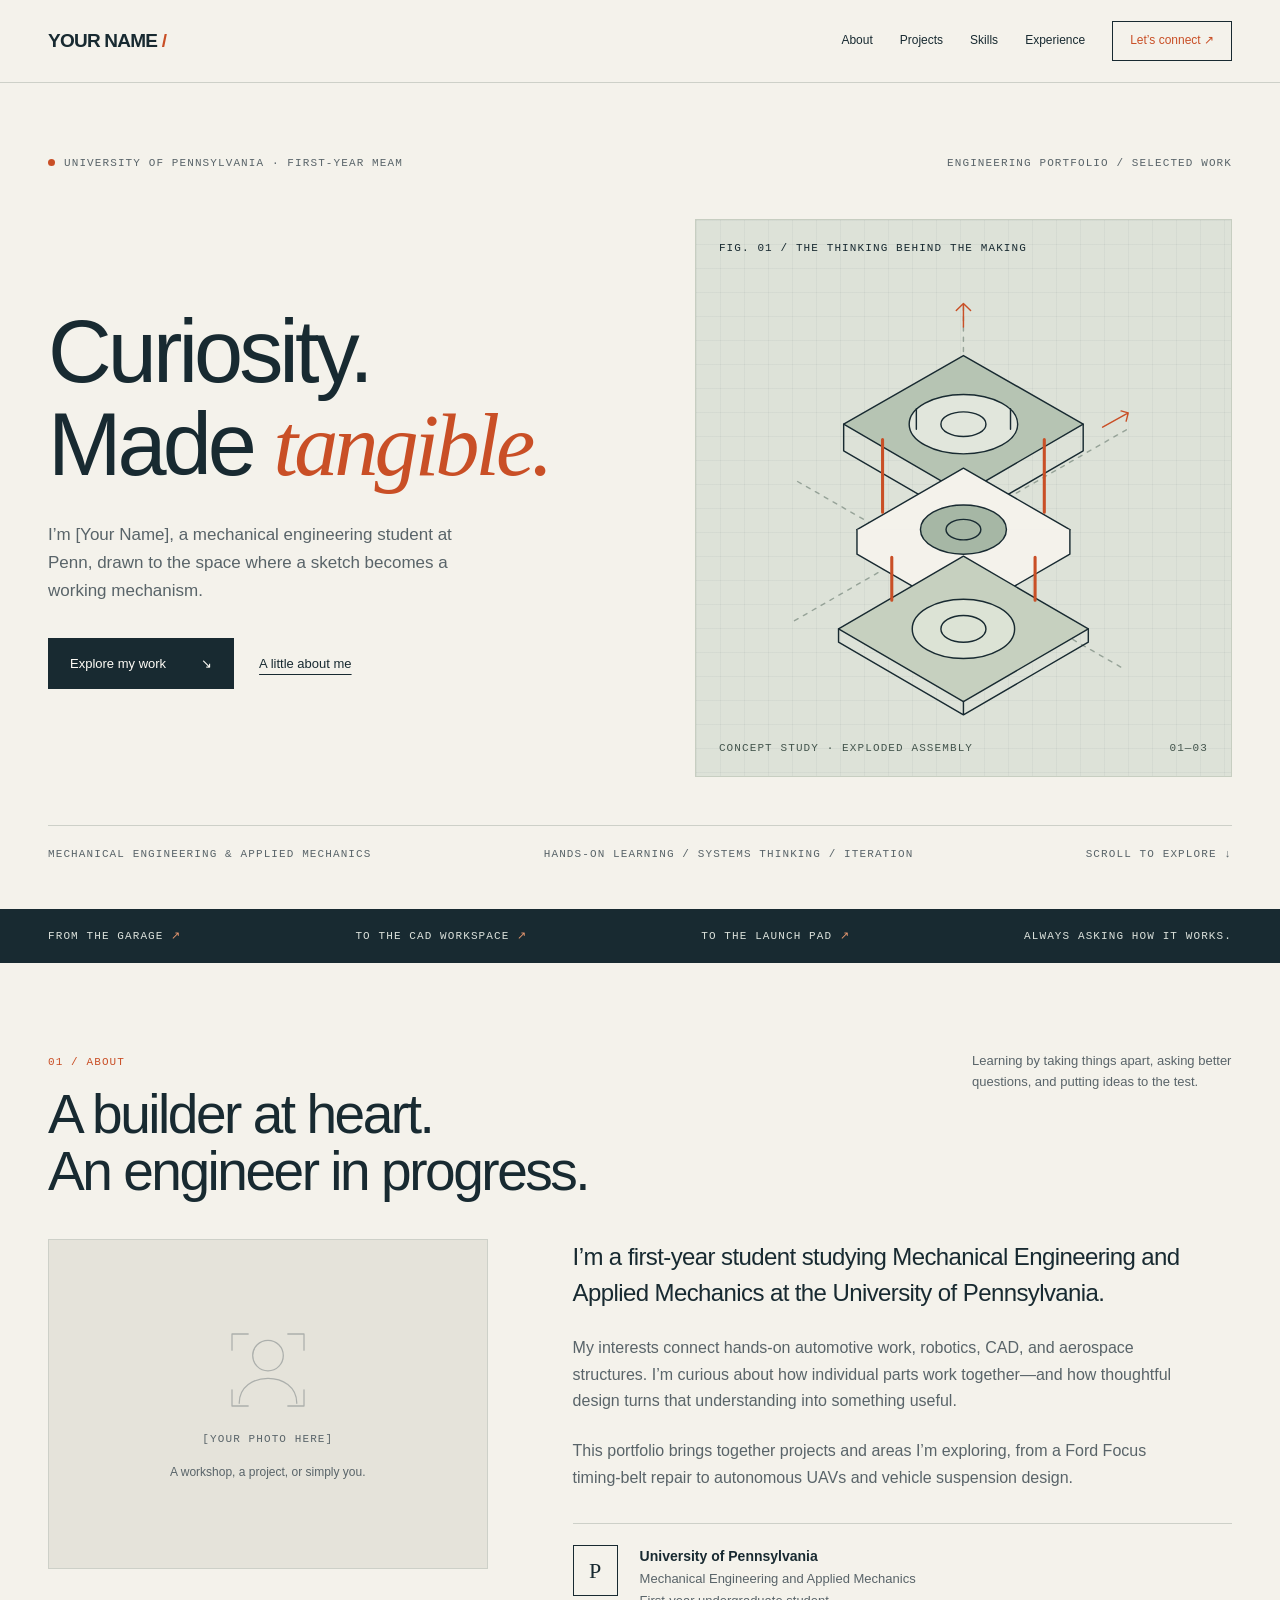
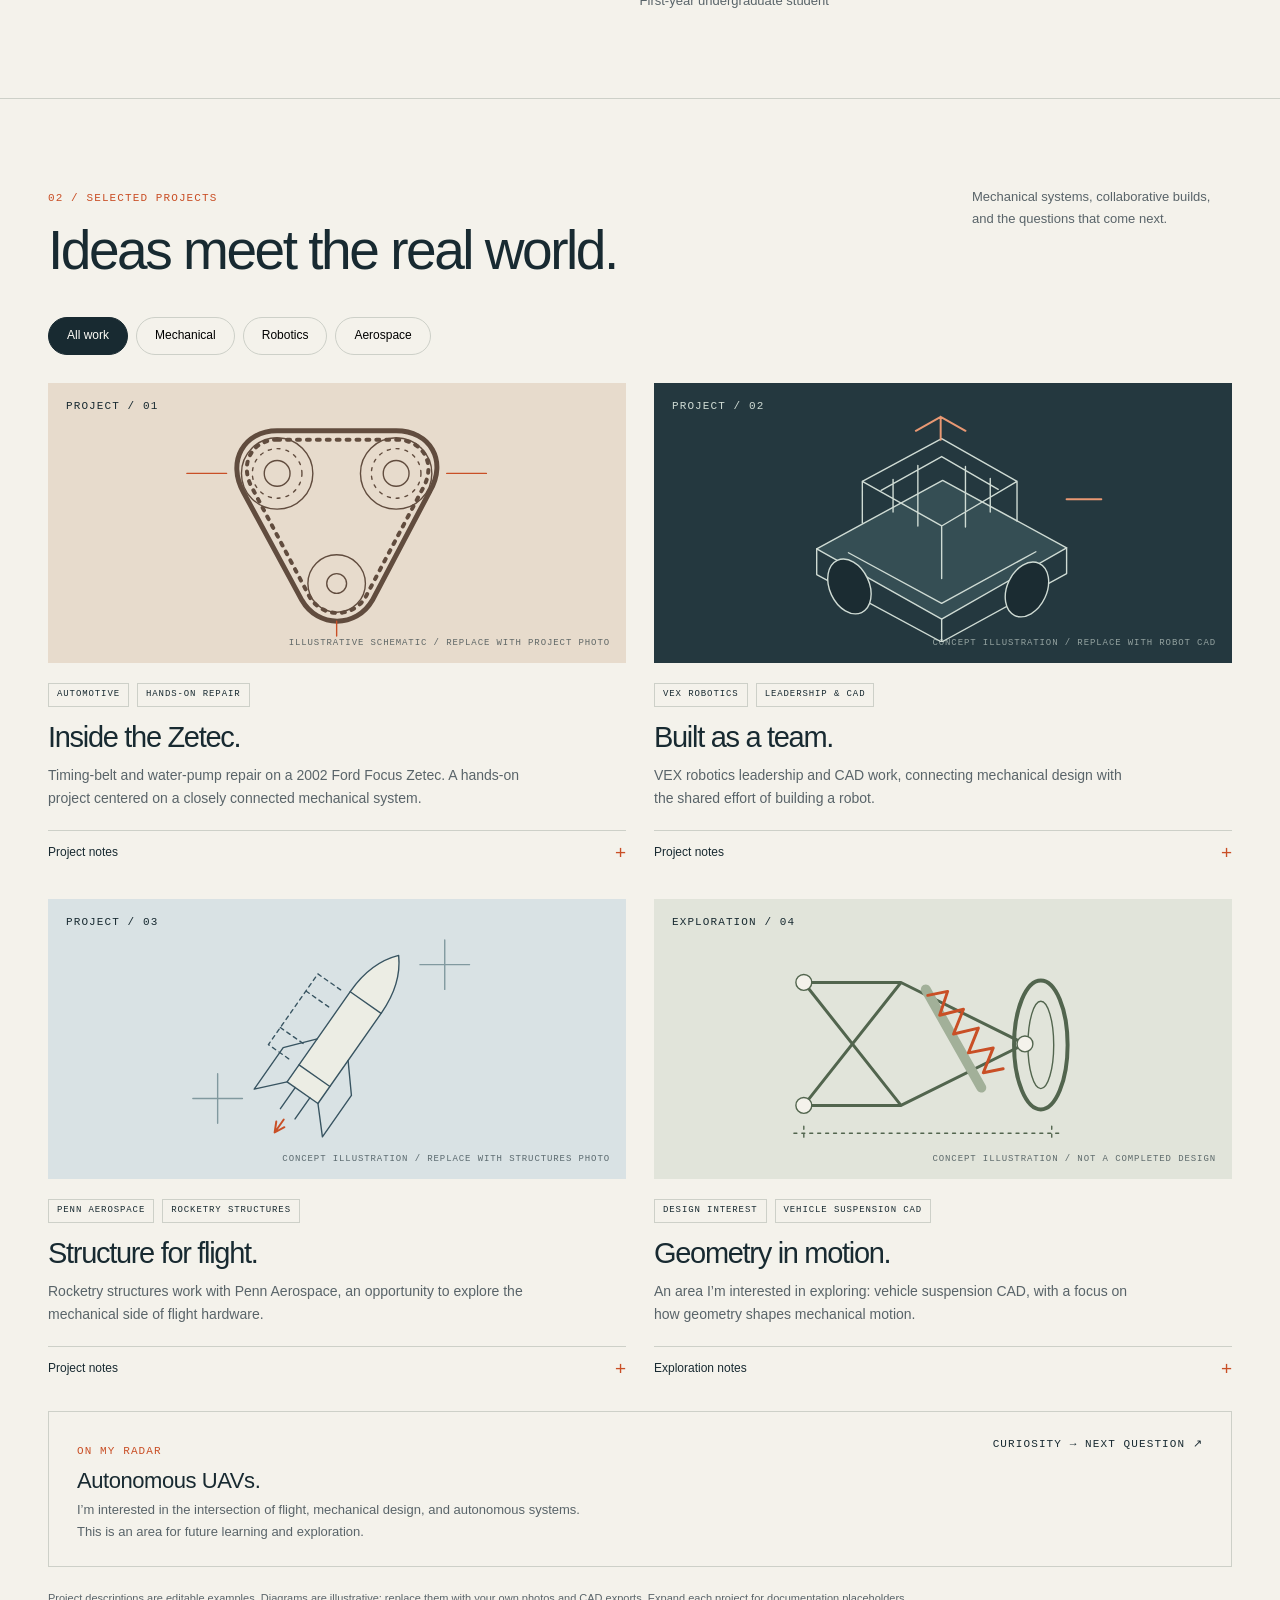
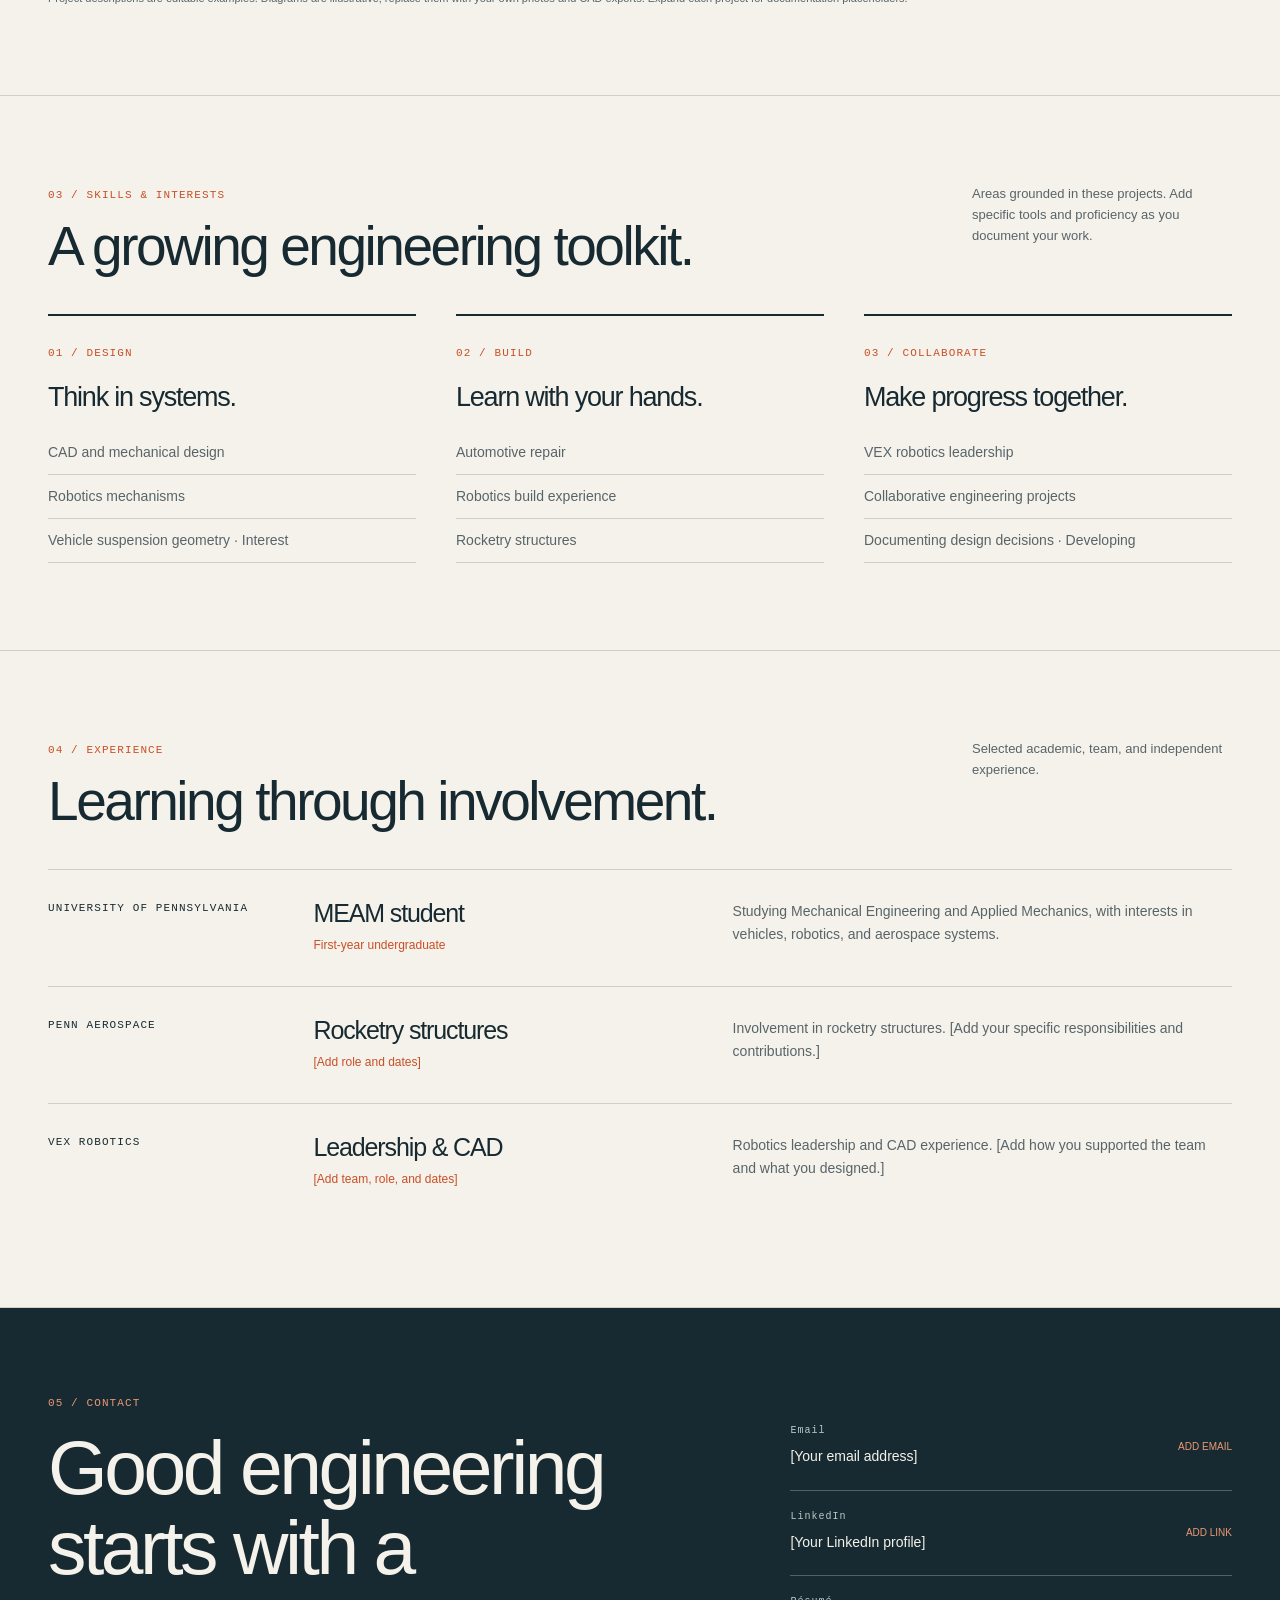
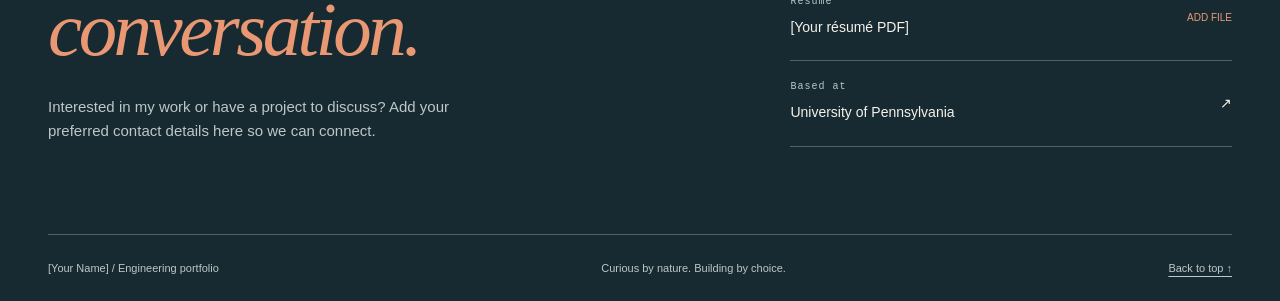
==== index.html @ 4149b27f "Add files via upload" ====
<!doctype html>
<html lang="en">
<head>
  <meta charset="utf-8"><meta name="viewport" content="width=device-width,initial-scale=1">
  <meta name="description" content="A first-year Penn Mechanical Engineering and Applied Mechanics student's portfolio: automotive repair, robotics, CAD, and aerospace structures.">
  <meta name="theme-color" content="#182a31"><title>Your Name — Engineering Portfolio</title>
  <style>
  :root{--paper:#f4f2eb;--ink:#182a31;--muted:#596469;--line:#cdd0c8;--orange:#c94f26;--green:#d9e0d4;--white:#fffdf7}*{box-sizing:border-box}html{scroll-behavior:smooth;scroll-padding-top:92px}body{margin:0;background:var(--paper);color:var(--ink);font:16px/1.65 Arial,Helvetica,sans-serif}a{color:inherit}button{font:inherit}button,a{-webkit-tap-highlight-color:transparent}a:focus-visible,button:focus-visible,summary:focus-visible{outline:3px solid var(--orange);outline-offset:5px}::selection{background:#f0ba99}h1,h2,h3,p{margin:0}h1,h2,h3{font-weight:500;letter-spacing:-.045em;line-height:1.05}.wrap{width:min(1240px,calc(100% - 96px));margin:auto}.mono,.eyebrow,.tag,.section-no{font:11px/1.5 'Courier New',monospace;letter-spacing:.1em;text-transform:uppercase}.skip{position:absolute;top:-80px;left:20px;z-index:10;background:var(--ink);color:white;padding:12px}.skip:focus{top:10px}header{position:sticky;top:0;z-index:5;background:rgba(244,242,235,.97);border-bottom:1px solid var(--line)}.nav{display:flex;align-items:center;justify-content:space-between;min-height:82px;gap:20px}.brand{text-decoration:none;font-weight:700;letter-spacing:-.04em;font-size:19px}.brand em{font-style:normal;color:var(--orange)}nav{display:flex;gap:27px;align-items:center}nav a{font-size:12px;text-decoration:none}nav a:hover,nav a[aria-current]{color:var(--orange)}.nav-contact{border:1px solid var(--ink);padding:9px 17px}.menu{display:none;border:1px solid var(--ink);background:transparent;padding:7px 12px}.hero{padding:72px 0 46px}.hero-top{display:flex;justify-content:space-between;gap:20px;color:var(--muted)}.dot{display:inline-block;width:7px;height:7px;background:var(--orange);border-radius:50%;margin-right:9px}.hero-grid{display:grid;grid-template-columns:1.13fr 1fr;align-items:center;gap:40px;margin-top:47px}h1{font-size:clamp(58px,6.9vw,100px);max-width:700px}h1 span{font-family:Georgia,serif;font-style:italic;color:var(--orange)}.intro{max-width:415px;margin-top:29px;color:var(--muted);font-size:17px}.actions{display:flex;align-items:center;gap:25px;margin-top:33px;flex-wrap:wrap}.btn{display:inline-flex;justify-content:space-between;gap:35px;align-items:center;background:var(--ink);color:var(--white);text-decoration:none;padding:14px 21px;font-size:13px;border:1px solid var(--ink)}.btn:hover{background:var(--orange);border-color:var(--orange)}.text-link{font-size:13px;text-underline-offset:6px}.blueprint{aspect-ratio:1/1.04;position:relative;background:#dde2d8;overflow:hidden;border:1px solid #c7cec1}.blueprint::before{content:'';position:absolute;inset:0;background-image:linear-gradient(#182a310a 1px,transparent 1px),linear-gradient(90deg,#182a310a 1px,transparent 1px);background-size:24px 24px}.blueprint svg{position:absolute;inset:6%;width:88%;height:88%}.plate-label{position:absolute;left:23px;top:20px}.plate-bottom{position:absolute;left:23px;bottom:20px;right:23px;display:flex;justify-content:space-between;color:#44554d}.hero-footer{display:flex;justify-content:space-between;border-top:1px solid var(--line);padding-top:20px;margin-top:48px;gap:20px;color:var(--muted)}.ticker{background:var(--ink);color:#dce2dc;padding:19px 0}.ticker .wrap{display:flex;justify-content:space-between;gap:24px;flex-wrap:wrap}.ticker b{font-weight:400;color:#e8976f}section{padding:87px 0;border-bottom:1px solid var(--line)}.section-head{display:flex;align-items:baseline;justify-content:space-between;margin-bottom:38px;gap:20px}.section-head h2{font-size:clamp(38px,4.3vw,60px)}.section-no{color:var(--orange);margin-bottom:15px;display:block}.section-aside{font-size:13px;color:var(--muted);max-width:260px}.about-grid{display:grid;grid-template-columns:1fr 1.5fr;gap:85px;align-items:start}.portrait{min-height:330px;background:#e5e3da;border:1px solid var(--line);display:flex;align-items:center;justify-content:center;flex-direction:column;gap:16px;color:var(--muted)}.portrait svg{width:90px;height:90px;opacity:.4}.about-copy{font-size:24px;line-height:1.5;letter-spacing:-.025em}.about-detail{color:var(--muted);margin-top:24px;max-width:600px}.education{border-top:1px solid var(--line);margin-top:32px;padding-top:21px;display:flex;gap:22px;align-items:start}.education .penn-mark{border:1px solid var(--ink);width:45px;height:51px;display:grid;place-items:center;font:22px Georgia,serif;flex-shrink:0}.education strong{font-size:14px;display:block}.education p{font-size:13px;color:var(--muted)}.filters{display:flex;gap:8px;margin-bottom:28px;flex-wrap:wrap}.filter{background:transparent;border:1px solid var(--line);border-radius:30px;padding:8px 18px;font-size:12px;cursor:pointer}.filter[aria-pressed=true]{background:var(--ink);color:var(--white);border-color:var(--ink)}.project-grid{display:grid;grid-template-columns:1fr 1fr;gap:36px 28px}.project[hidden]{display:none}.project-art{height:280px;position:relative;overflow:hidden;display:grid;place-items:center;background:#e1e4da}.project-art svg{width:85%;height:85%}.project-art.dark{background:#24383f;color:#cfdbd4}.project-art.sand{background:#e7dbcc}.project-art.blue{background:#d9e2e4}.project-number{position:absolute;top:15px;left:18px}.illustration-label{position:absolute;bottom:13px;right:16px;font-size:9px;color:inherit;opacity:.65}.project-meta{display:flex;gap:8px;flex-wrap:wrap;margin-top:20px}.tag{font-size:9px;padding:4px 8px;border:1px solid var(--line)}.project h3{font-size:29px;margin:15px 0 12px}.project p{color:var(--muted);font-size:14px;max-width:490px}.project details{border-top:1px solid var(--line);margin-top:20px;padding-top:12px}.project summary{font-size:12px;cursor:pointer;list-style:none;display:flex;justify-content:space-between}.project summary::after{content:'+';font-size:19px;color:var(--orange);line-height:1}.project details[open] summary::after{content:'−'}.project details p{margin-top:14px}.project details ul{font-size:13px;color:var(--muted);padding-left:20px}.exploring{margin-top:32px;border:1px solid var(--line);padding:24px 28px;display:flex;align-items:start;justify-content:space-between;gap:30px}.exploring h3{font-size:22px;letter-spacing:-.02em;margin:7px 0}.exploring p{font-size:13px;color:var(--muted);max-width:530px}.skill-grid{display:grid;grid-template-columns:repeat(3,1fr);gap:40px}.skill{border-top:2px solid var(--ink);padding-top:22px}.skill .num{color:var(--orange)}.skill h3{font-size:27px;margin:19px 0}.skill ul{padding:0;list-style:none;margin:0}.skill li{padding:10px 0;border-bottom:1px solid var(--line);font-size:14px;color:var(--muted)}.experience-row{display:grid;grid-template-columns:.6fr 1fr 1.3fr;gap:35px;border-top:1px solid var(--line);padding:30px 0}.experience-row h3{font-size:25px}.experience-row p{font-size:14px;color:var(--muted)}.experience-row .role{font-size:12px;margin-top:10px;color:var(--orange)}.contact{background:var(--ink);color:var(--paper);border:0}.contact .section-no{color:#e99873}.contact-grid{display:grid;grid-template-columns:1.5fr 1fr;gap:80px;align-items:start}.contact h2{font-size:clamp(48px,6vw,83px)}.contact h2 i{font-family:Georgia,serif;font-weight:400;color:#e99873}.contact p{margin-top:24px;color:#bcc7c8;max-width:430px;font-size:15px}.contact-list{padding-top:10px}.contact-item{padding:20px 0;border-bottom:1px solid #516168;display:flex;justify-content:space-between;align-items:center;gap:15px}.contact-item small{display:block;font:10px 'Courier New',monospace;letter-spacing:.1em;color:#bcc7c8;margin-bottom:7px}.contact-item span{font-size:14px}.placeholder{font-size:10px!important;color:#e99873!important}.footer{background:var(--ink);color:#bcc7c8}.footer .wrap{padding:24px 0;border-top:1px solid #516168;display:flex;justify-content:space-between;gap:20px;font-size:11px}.footer a{text-underline-offset:4px}.editor-note{font-size:11px;color:var(--muted);margin-top:22px}.nojs{padding:15px;background:#f5dac8}svg{fill:none;stroke:currentColor;stroke-width:1.4;stroke-linecap:round;stroke-linejoin:round}.sr-only{position:absolute;width:1px;height:1px;padding:0;margin:-1px;overflow:hidden;clip:rect(0,0,0,0);white-space:nowrap;border:0}@media(min-width:1450px){.hero{padding-top:95px}}@media(max-width:1000px){.wrap{width:calc(100% - 48px)}nav{gap:17px}.hero-grid{gap:22px}h1{font-size:66px}.about-grid{gap:40px}.contact-grid{gap:35px}.project-art{height:240px}.experience-row{grid-template-columns:.5fr 1fr 1.2fr}}@media(max-width:700px){.wrap{width:calc(100% - 36px)}.nav{min-height:68px}.menu{display:block}nav{display:none;position:absolute;top:68px;left:0;right:0;background:var(--paper);padding:22px;flex-direction:column;border-bottom:1px solid var(--line);align-items:stretch}nav.open{display:flex}nav a{padding:5px}.hero{padding-top:32px}.hero-top{font-size:9px}.hero-top span:last-child{display:none}.hero-grid{grid-template-columns:1fr;margin-top:30px;gap:34px}h1{font-size:clamp(56px,13vw,80px)}.intro{font-size:16px}.blueprint{aspect-ratio:1.25}.hero-footer{font-size:9px;margin-top:29px}.hero-footer span:last-child{display:none}.ticker .wrap{gap:12px;font-size:9px}.ticker span:last-child{display:none}section{padding:56px 0}.section-head{display:block;margin-bottom:28px}.section-aside{margin-top:18px;max-width:350px}.about-grid,.project-grid,.contact-grid{grid-template-columns:1fr;gap:30px}.portrait{min-height:260px}.about-copy{font-size:22px}.project-art{height:260px}.exploring{display:block;padding:22px}.exploring .mono:last-child{display:none}.skill-grid{grid-template-columns:1fr;gap:30px}.skill h3{margin:12px 0}.experience-row{grid-template-columns:1fr;gap:12px;padding:24px 0}.experience-row .role{margin-top:6px}.contact-grid{gap:25px}.footer .wrap{flex-wrap:wrap}.project-grid{gap:35px}.project h3{font-size:27px}}@media(prefers-reduced-motion:reduce){html{scroll-behavior:auto}}
  </style>
</head>
<body id="top">
<a class="skip" href="#main">Skip to content</a>
<header><div class="wrap nav"><a class="brand" href="#top" aria-label="Your Name, home">YOUR NAME<em> /</em></a><button class="menu" aria-controls="navigation" aria-expanded="false">Menu <span aria-hidden="true">+</span></button><nav id="navigation" aria-label="Main navigation"><a href="#about">About</a><a href="#projects">Projects</a><a href="#skills">Skills</a><a href="#experience">Experience</a><a class="nav-contact" href="#contact">Let’s connect <span aria-hidden="true">↗</span></a></nav></div></header>
<main id="main">
<div class="hero wrap"><div class="hero-top mono"><span><span class="dot"></span>University of Pennsylvania · First-year MEAM</span><span>Engineering portfolio / Selected work</span></div><div class="hero-grid"><div><h1>Curiosity.<br>Made <span>tangible.</span></h1><p class="intro">I’m [Your Name], a mechanical engineering student at Penn, drawn to the space where a sketch becomes a working mechanism.</p><div class="actions"><a class="btn" href="#projects">Explore my work <span aria-hidden="true">↘</span></a><a class="text-link" href="#about">A little about me</a></div></div><div class="blueprint" role="img" aria-label="Conceptual exploded mechanical assembly illustration, not an actual project CAD model"><span class="plate-label mono">Fig. 01 / The thinking behind the making</span><svg viewBox="0 0 460 460" aria-hidden="true"><g stroke="#718177" stroke-dasharray="4 6" opacity=".65"><path d="M65 350 390 163M68 214 385 396M230 43v375"/></g><g transform="translate(0 -6)"><path d="m113 164 117-67 117 67-117 68Z" fill="#b6c4b3"/><path d="M113 164v26l117 68 117-68v-26M230 232v26"/><ellipse cx="230" cy="164" rx="53" ry="29" fill="#e1e6dc"/><ellipse cx="230" cy="164" rx="22" ry="12"/><path d="M184 149v20m92-20v20"/><g fill="#f4f2eb"><path d="m126 267 104-60 104 60-104 60Z"/><path d="M126 267v24l104 60 104-60v-24M230 327v24"/></g><ellipse cx="230" cy="267" rx="42" ry="24" fill="#a6b7a5"/><ellipse cx="230" cy="267" rx="17" ry="10"/><path d="m108 364 122-71 122 71-122 71Z" fill="#c6d0bf"/><path d="M108 364v13l122 71 122-71v-13M230 435v13"/><ellipse cx="230" cy="364" rx="50" ry="29" fill="#dce3d5"/><ellipse cx="230" cy="364" rx="22" ry="13"/><g stroke="#c94f26" stroke-width="3"><path d="M151 179v71m158-71v71M160 294v42m140-42v42"/></g><path d="M230 69V46m-7 7 7-7 7 7M366 167l25-14m-7-2 7 2-2 8" stroke="#c94f26"/></g></svg><div class="plate-bottom mono"><span>Concept study · Exploded assembly</span><span>01—03</span></div></div></div><div class="hero-footer mono"><span>Mechanical Engineering & Applied Mechanics</span><span>Hands-on learning / Systems thinking / Iteration</span><span>Scroll to explore ↓</span></div></div>
<div class="ticker"><div class="wrap mono"><span>From the garage <b>↗</b></span><span>To the CAD workspace <b>↗</b></span><span>To the launch pad <b>↗</b></span><span>Always asking how it works.</span></div></div>
<section id="about"><div class="wrap"><div class="section-head"><div><span class="section-no">01 / About</span><h2>A builder at heart.<br>An engineer in progress.</h2></div><p class="section-aside">Learning by taking things apart, asking better questions, and putting ideas to the test.</p></div><div class="about-grid"><div class="portrait" role="img" aria-label="Placeholder for a personal workshop portrait"><svg viewBox="0 0 100 100" aria-hidden="true"><circle cx="50" cy="34" r="17"/><path d="M18 87c0-37 64-37 64 0M10 10h18M10 10v18m80-18H72m18 0v18M10 90h18M10 90V72m80 18H72m18 0V72"/></svg><span class="mono">[Your photo here]</span><span style="font-size:12px">A workshop, a project, or simply you.</span></div><div><p class="about-copy">I’m a first-year student studying Mechanical Engineering and Applied Mechanics at the University of Pennsylvania.</p><p class="about-detail">My interests connect hands-on automotive work, robotics, CAD, and aerospace structures. I’m curious about how individual parts work together—and how thoughtful design turns that understanding into something useful.</p><p class="about-detail">This portfolio brings together projects and areas I’m exploring, from a Ford Focus timing-belt repair to autonomous UAVs and vehicle suspension design.</p><div class="education"><div class="penn-mark" aria-hidden="true">P</div><div><strong>University of Pennsylvania</strong><p>Mechanical Engineering and Applied Mechanics</p><p>First-year undergraduate student</p></div></div></div></div></div></section>
<section id="projects"><div class="wrap"><div class="section-head"><div><span class="section-no">02 / Selected projects</span><h2>Ideas meet the real world.</h2></div><p class="section-aside">Mechanical systems, collaborative builds, and the questions that come next.</p></div><div class="filters" aria-label="Filter projects"><button class="filter" data-filter="all" aria-pressed="true">All work</button><button class="filter" data-filter="mechanical" aria-pressed="false">Mechanical</button><button class="filter" data-filter="robotics" aria-pressed="false">Robotics</button><button class="filter" data-filter="aerospace" aria-pressed="false">Aerospace</button></div><p id="filter-status" class="sr-only" aria-live="polite"></p><div class="project-grid">
<article class="project" data-category="mechanical"><div class="project-art sand"><span class="project-number mono">Project / 01</span><svg viewBox="0 0 440 240" aria-hidden="true"><g stroke="#614c3e"><circle cx="160" cy="70" r="36"/><circle cx="280" cy="70" r="36"/><circle cx="220" cy="181" r="29"/><circle cx="160" cy="70" r="13"/><circle cx="280" cy="70" r="13"/><circle cx="220" cy="181" r="10"/><path d="M160 27h120c34 0 52 30 34 61l-58 110c-16 28-55 28-71 0L126 89c-17-31 0-62 34-62Z" stroke-width="5"/><path d="M160 36h120c27 0 41 24 27 49l-58 110c-13 21-43 21-56 0L135 85c-14-25 0-49 25-49Z" stroke-dasharray="3 7" stroke-width="4"/><circle cx="160" cy="70" r="25" stroke-dasharray="3 6"/><circle cx="280" cy="70" r="25" stroke-dasharray="3 6"/><path d="M69 70h40m222 0h40M220 219v15" stroke="#c94f26"/></g></svg><span class="illustration-label mono">Illustrative schematic / Replace with project photo</span></div><div class="project-meta"><span class="tag">Automotive</span><span class="tag">Hands-on repair</span></div><h3>Inside the Zetec.</h3><p>Timing-belt and water-pump repair on a 2002 Ford Focus Zetec. A hands-on project centered on a closely connected mechanical system.</p><details><summary>Project notes</summary><p><strong>Project focus:</strong> Timing-belt and water-pump repair.</p><p><strong>Documentation to add:</strong> Your specific role, diagnosis, repair process, tools, photos, and verification steps.</p><ul><li>[Add the challenge you encountered]</li><li>[Add what you learned and the confirmed result]</li></ul></details></article>
<article class="project" data-category="robotics"><div class="project-art dark"><span class="project-number mono">Project / 02</span><svg viewBox="0 0 440 240" aria-hidden="true"><path d="m93 146 127-69 125 68-126 72Z" fill="#354e54"/><path d="M93 146v26l126 68 126-69v-26M219 217v23M139 120V78l80-43 76 43v40M139 78l80 45 76-45M219 123v53M158 87l61-34 57 33M170 76v33m25-47v61m48-60v61m25-49v34M125 150l94 51 95-52"/><g fill="#1b2c32"><ellipse cx="126" cy="184" rx="20" ry="29" transform="rotate(-25 126 184)"/><ellipse cx="305" cy="187" rx="20" ry="29" transform="rotate(25 305 187)"/></g><path d="M218 36V13m0 0-25 14m25-14 25 14M345 96h35" stroke="#e99873" stroke-width="2"/></svg><span class="illustration-label mono">Concept illustration / Replace with robot CAD</span></div><div class="project-meta"><span class="tag">VEX robotics</span><span class="tag">Leadership & CAD</span></div><h3>Built as a team.</h3><p>VEX robotics leadership and CAD work, connecting mechanical design with the shared effort of building a robot.</p><details><summary>Project notes</summary><p><strong>Project focus:</strong> Robotics leadership and computer-aided design.</p><p><strong>Documentation to add:</strong> Your role, subsystem contributions, CAD platform, design revisions, and team responsibilities.</p><ul><li>[Add a design decision and its reasoning]</li><li>[Add confirmed results or competition details, if relevant]</li></ul></details></article>
<article class="project" data-category="aerospace"><div class="project-art blue"><span class="project-number mono">Project / 03</span><svg viewBox="0 0 440 240" aria-hidden="true"><g transform="rotate(35 220 125)" stroke="#385461"><path d="M201 73q0-35 19-57 19 22 19 57v112h-38Z" fill="#ecede4"/><path d="M201 74h38M201 164h38M201 185l-23 25v-51l23-27m38 53 23 25v-51l-23-27M211 185v26m18-26v26"/><path d="M192 78h-28v87h28m-28-66h28m-28 45h28" stroke-dasharray="4 4"/><path d="M220 218v16m-5-10 5 10 5-10" stroke="#c94f26" stroke-width="2"/></g><path d="M304 45h50M329 20v50M75 180h50m-25-25v50" stroke="#81999f"/></svg><span class="illustration-label mono">Concept illustration / Replace with structures photo</span></div><div class="project-meta"><span class="tag">Penn Aerospace</span><span class="tag">Rocketry structures</span></div><h3>Structure for flight.</h3><p>Rocketry structures work with Penn Aerospace, an opportunity to explore the mechanical side of flight hardware.</p><details><summary>Project notes</summary><p><strong>Project focus:</strong> Rocketry structures.</p><p><strong>Documentation to add:</strong> Your actual responsibilities, components, materials, fabrication work, and any analysis or testing you contributed.</p><ul><li>[Add a component or structural problem]</li><li>[Add verified progress and supporting images]</li></ul></details></article>
<article class="project" data-category="mechanical"><div class="project-art"><span class="project-number mono">Exploration / 04</span><svg viewBox="0 0 440 240" aria-hidden="true"><g stroke="#52654e"><path d="M80 63h98l125 62-125 62H80M80 63l98 124M80 187 178 63M178 63l125 62M178 187l125-62" stroke-width="3"/><path d="M203 70 259 169" stroke-width="10" stroke="#a2b099"/><path d="m205 76 20-4-8 24 24-6-10 25 25-6-10 25 25-5-10 25 20-4" stroke="#c94f26" stroke-width="3"/><ellipse cx="319" cy="126" rx="27" ry="65" stroke-width="4"/><ellipse cx="319" cy="126" rx="13" ry="44"/><circle cx="80" cy="63" r="8" fill="#f4f2eb"/><circle cx="80" cy="187" r="8" fill="#f4f2eb"/><circle cx="303" cy="125" r="8" fill="#f4f2eb"/><path d="M70 215h270M80 208v14m250-14v14" stroke-dasharray="3 5"/></g></svg><span class="illustration-label mono">Concept illustration / Not a completed design</span></div><div class="project-meta"><span class="tag">Design interest</span><span class="tag">Vehicle suspension CAD</span></div><h3>Geometry in motion.</h3><p>An area I’m interested in exploring: vehicle suspension CAD, with a focus on how geometry shapes mechanical motion.</p><details><summary>Exploration notes</summary><p><strong>Status:</strong> Interest / prospective study. No completed design or testing is claimed.</p><p><strong>Possible next steps:</strong> Develop a CAD concept, document design assumptions, and explore suspension travel and packaging.</p><p>[Replace with actual work as this exploration develops.]</p></details></article>
</div><div class="exploring"><div><span class="mono" style="color:var(--orange)">On my radar</span><h3>Autonomous UAVs.</h3><p>I’m interested in the intersection of flight, mechanical design, and autonomous systems. This is an area for future learning and exploration.</p></div><span class="mono">Curiosity → Next question ↗</span></div><p class="editor-note">Project descriptions are editable examples. Diagrams are illustrative; replace them with your own photos and CAD exports. Expand each project for documentation placeholders.</p></div></section>
<section id="skills"><div class="wrap"><div class="section-head"><div><span class="section-no">03 / Skills & interests</span><h2>A growing engineering toolkit.</h2></div><p class="section-aside">Areas grounded in these projects. Add specific tools and proficiency as you document your work.</p></div><div class="skill-grid"><div class="skill"><span class="num mono">01 / Design</span><h3>Think in systems.</h3><ul><li>CAD and mechanical design</li><li>Robotics mechanisms</li><li>Vehicle suspension geometry · Interest</li></ul></div><div class="skill"><span class="num mono">02 / Build</span><h3>Learn with your hands.</h3><ul><li>Automotive repair</li><li>Robotics build experience</li><li>Rocketry structures</li></ul></div><div class="skill"><span class="num mono">03 / Collaborate</span><h3>Make progress together.</h3><ul><li>VEX robotics leadership</li><li>Collaborative engineering projects</li><li>Documenting design decisions · Developing</li></ul></div></div></div></section>
<section id="experience"><div class="wrap"><div class="section-head"><div><span class="section-no">04 / Experience</span><h2>Learning through involvement.</h2></div><p class="section-aside">Selected academic, team, and independent experience.</p></div><div class="experience-row"><span class="mono">University of Pennsylvania</span><div><h3>MEAM student</h3><p class="role">First-year undergraduate</p></div><p>Studying Mechanical Engineering and Applied Mechanics, with interests in vehicles, robotics, and aerospace systems.</p></div><div class="experience-row"><span class="mono">Penn Aerospace</span><div><h3>Rocketry structures</h3><p class="role">[Add role and dates]</p></div><p>Involvement in rocketry structures. [Add your specific responsibilities and contributions.]</p></div><div class="experience-row"><span class="mono">VEX Robotics</span><div><h3>Leadership & CAD</h3><p class="role">[Add team, role, and dates]</p></div><p>Robotics leadership and CAD experience. [Add how you supported the team and what you designed.]</p></div></div></section>
<section class="contact" id="contact"><div class="wrap contact-grid"><div><span class="section-no">05 / Contact</span><h2>Good engineering<br>starts with a<br><i>conversation.</i></h2><p>Interested in my work or have a project to discuss? Add your preferred contact details here so we can connect.</p></div><div class="contact-list"><div class="contact-item"><div><small>Email</small><span>[Your email address]</span></div><span class="placeholder">ADD EMAIL</span></div><div class="contact-item"><div><small>LinkedIn</small><span>[Your LinkedIn profile]</span></div><span class="placeholder">ADD LINK</span></div><div class="contact-item"><div><small>Résumé</small><span>[Your résumé PDF]</span></div><span class="placeholder">ADD FILE</span></div><div class="contact-item"><div><small>Based at</small><span>University of Pennsylvania</span></div><span aria-hidden="true">↗</span></div></div></div></section>
</main><footer class="footer"><div class="wrap"><span>[Your Name] / Engineering portfolio</span><span>Curious by nature. Building by choice.</span><a href="#top">Back to top ↑</a></div></footer>
<script>
const menu=document.querySelector('.menu');const nav=document.querySelector('nav');menu.addEventListener('click',()=>{const open=menu.getAttribute('aria-expanded')!=='true';menu.setAttribute('aria-expanded',String(open));nav.classList.toggle('open',open)});nav.querySelectorAll('a').forEach(a=>a.addEventListener('click',()=>{nav.classList.remove('open');menu.setAttribute('aria-expanded','false')}));document.addEventListener('keydown',e=>{if(e.key==='Escape'&&nav.classList.contains('open')){nav.classList.remove('open');menu.setAttribute('aria-expanded','false');menu.focus()}});document.querySelectorAll('.filter').forEach(b=>b.addEventListener('click',()=>{document.querySelectorAll('.filter').forEach(x=>x.setAttribute('aria-pressed',String(x===b)));let count=0;document.querySelectorAll('.project').forEach(p=>{p.hidden=b.dataset.filter!=='all'&&p.dataset.category!==b.dataset.filter;if(!p.hidden)count++});document.querySelector('#filter-status').textContent=`${count} ${count===1?'project':'projects'} shown.`}));if('IntersectionObserver' in window){const observer=new IntersectionObserver(entries=>{entries.forEach(e=>{if(e.isIntersecting){nav.querySelectorAll('a').forEach(a=>{if(a.hash==='#'+e.target.id)a.setAttribute('aria-current','location');else a.removeAttribute('aria-current')})}})},{rootMargin:'-15% 0px -65% 0px'});document.querySelectorAll('main section[id]').forEach(s=>observer.observe(s))}
</script>
</body></html>
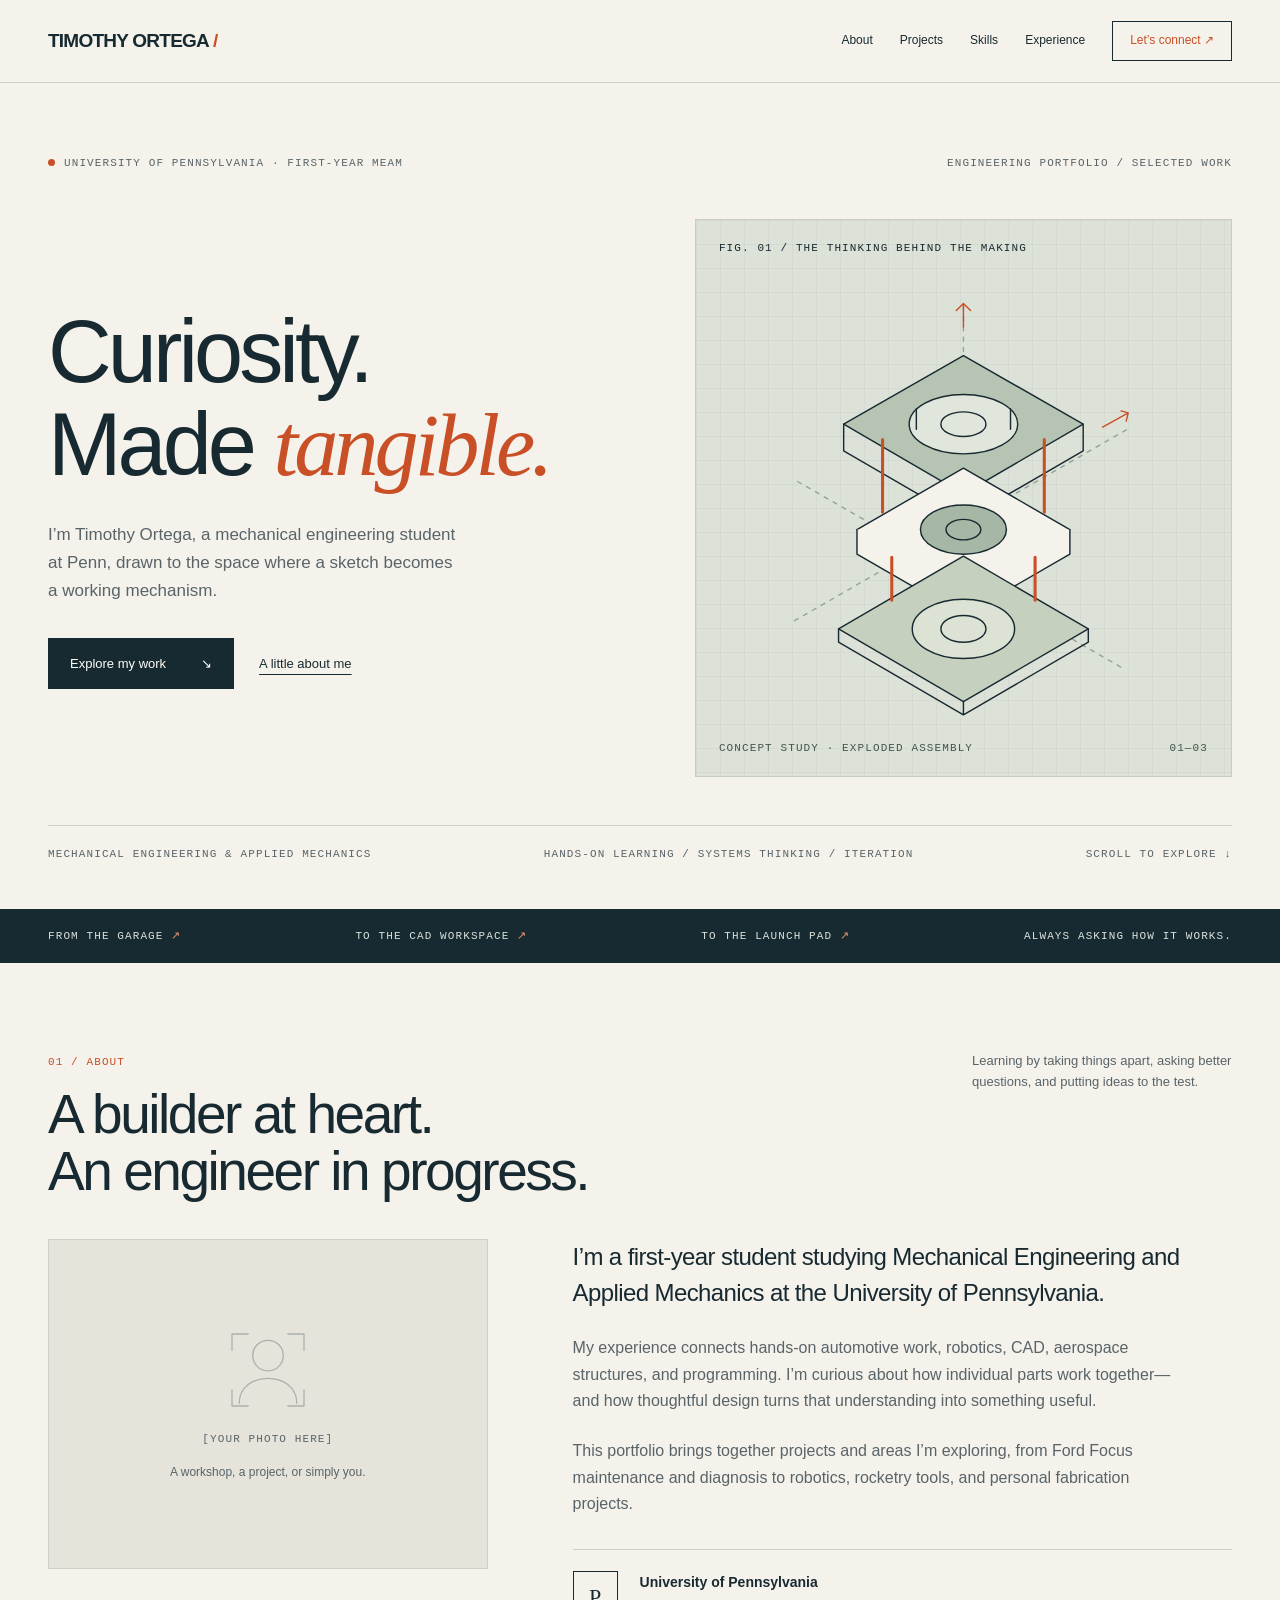
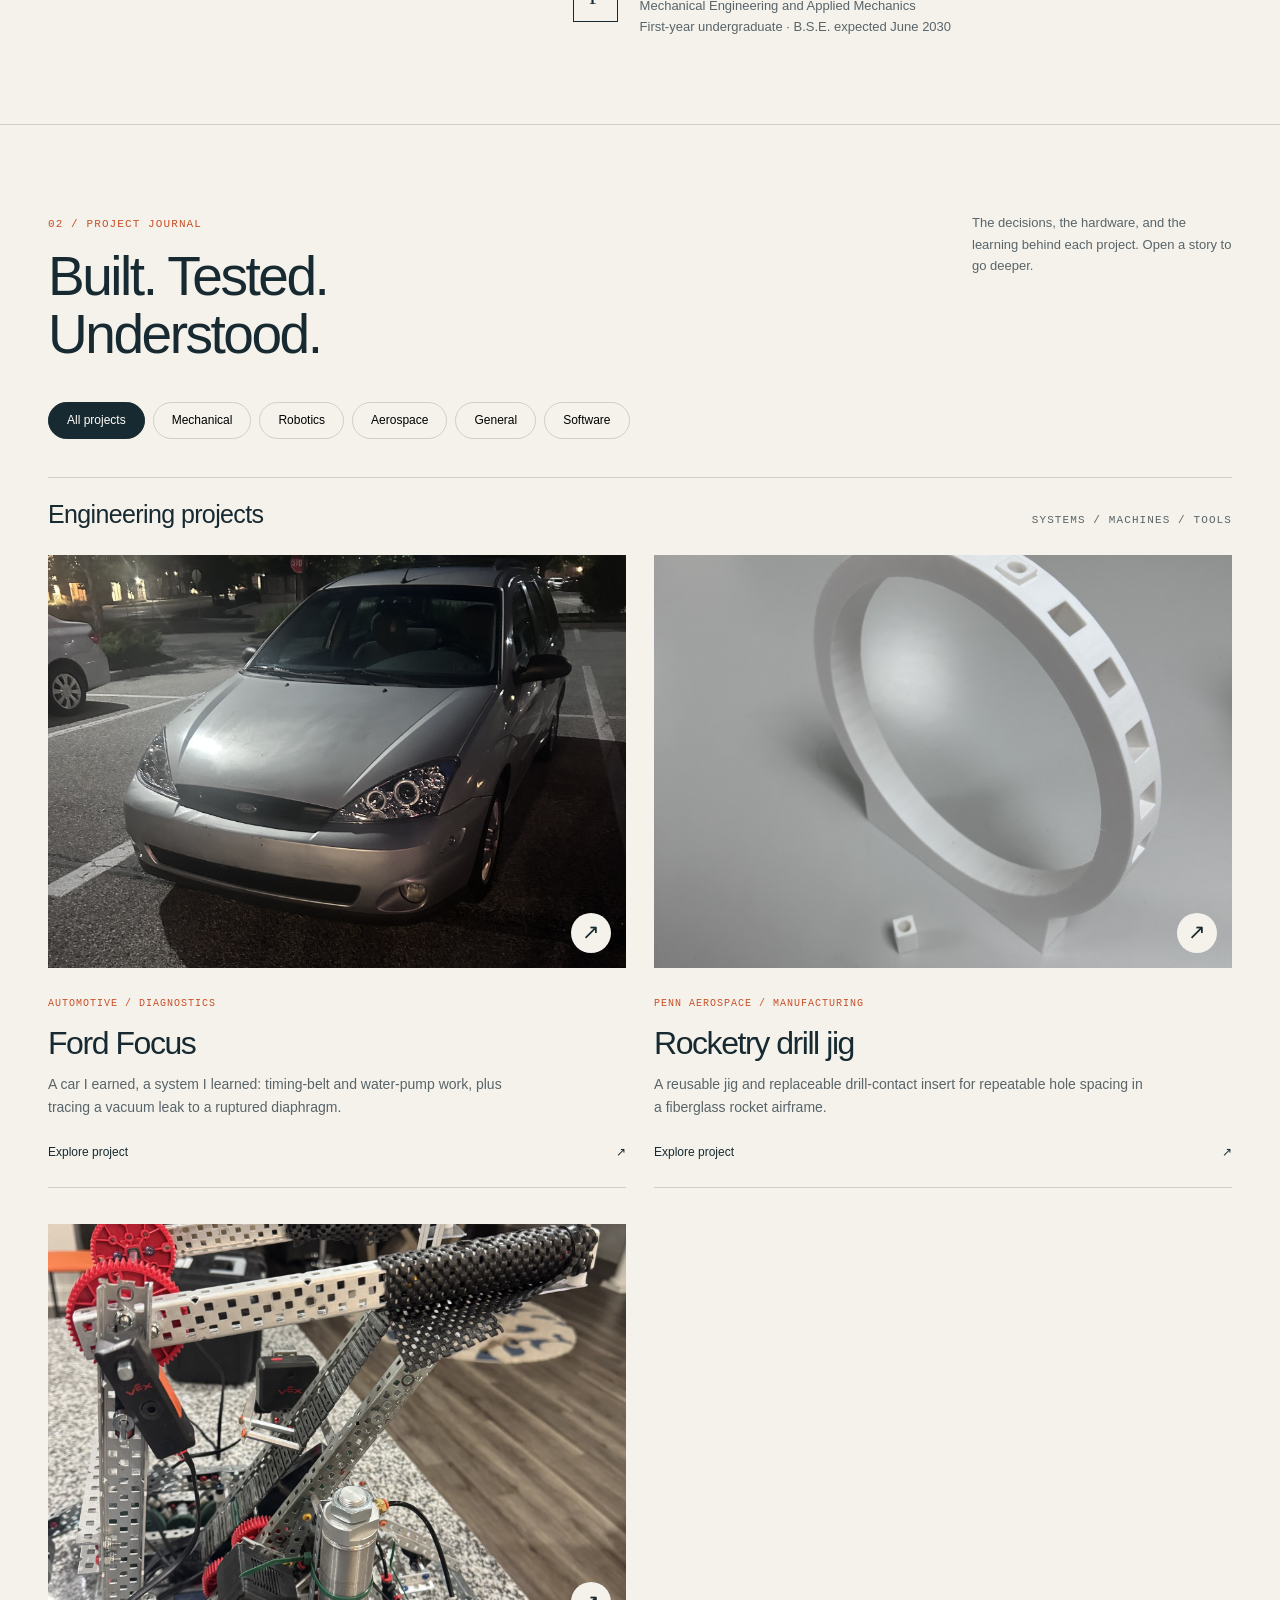
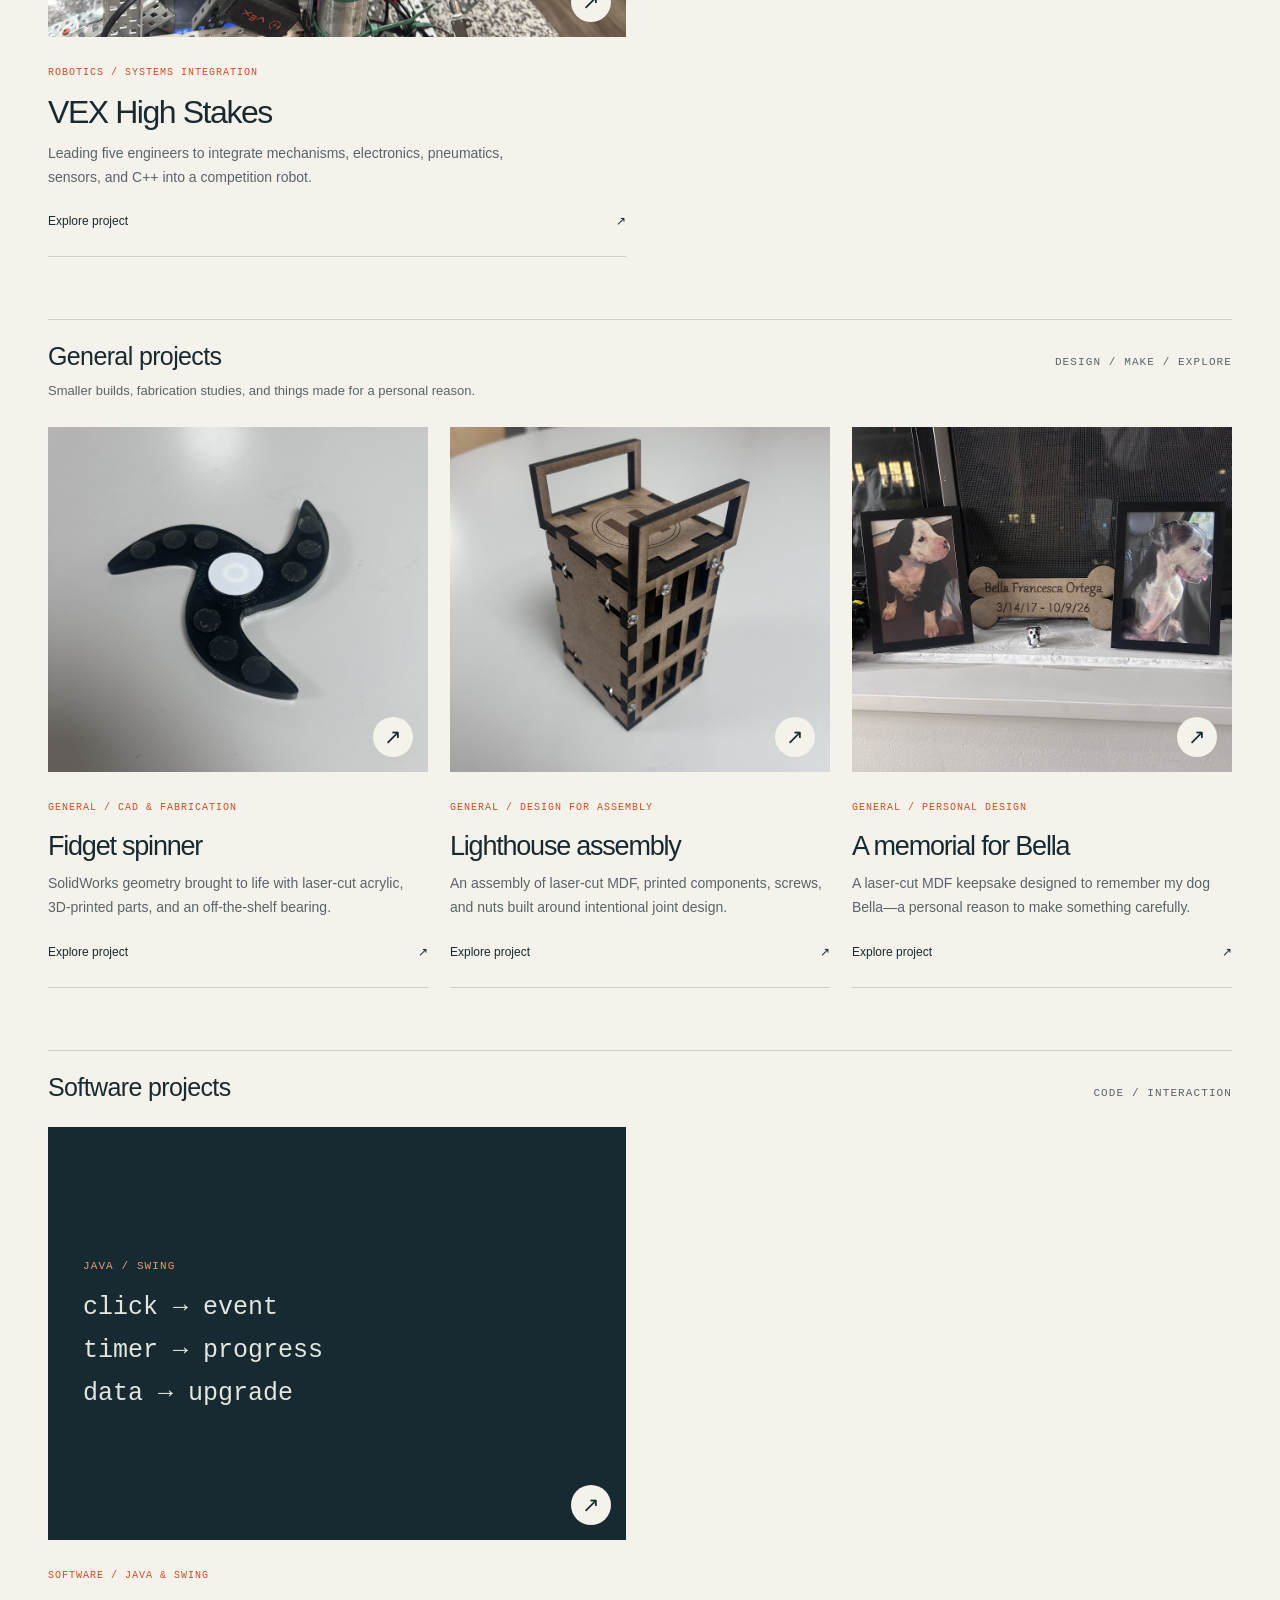
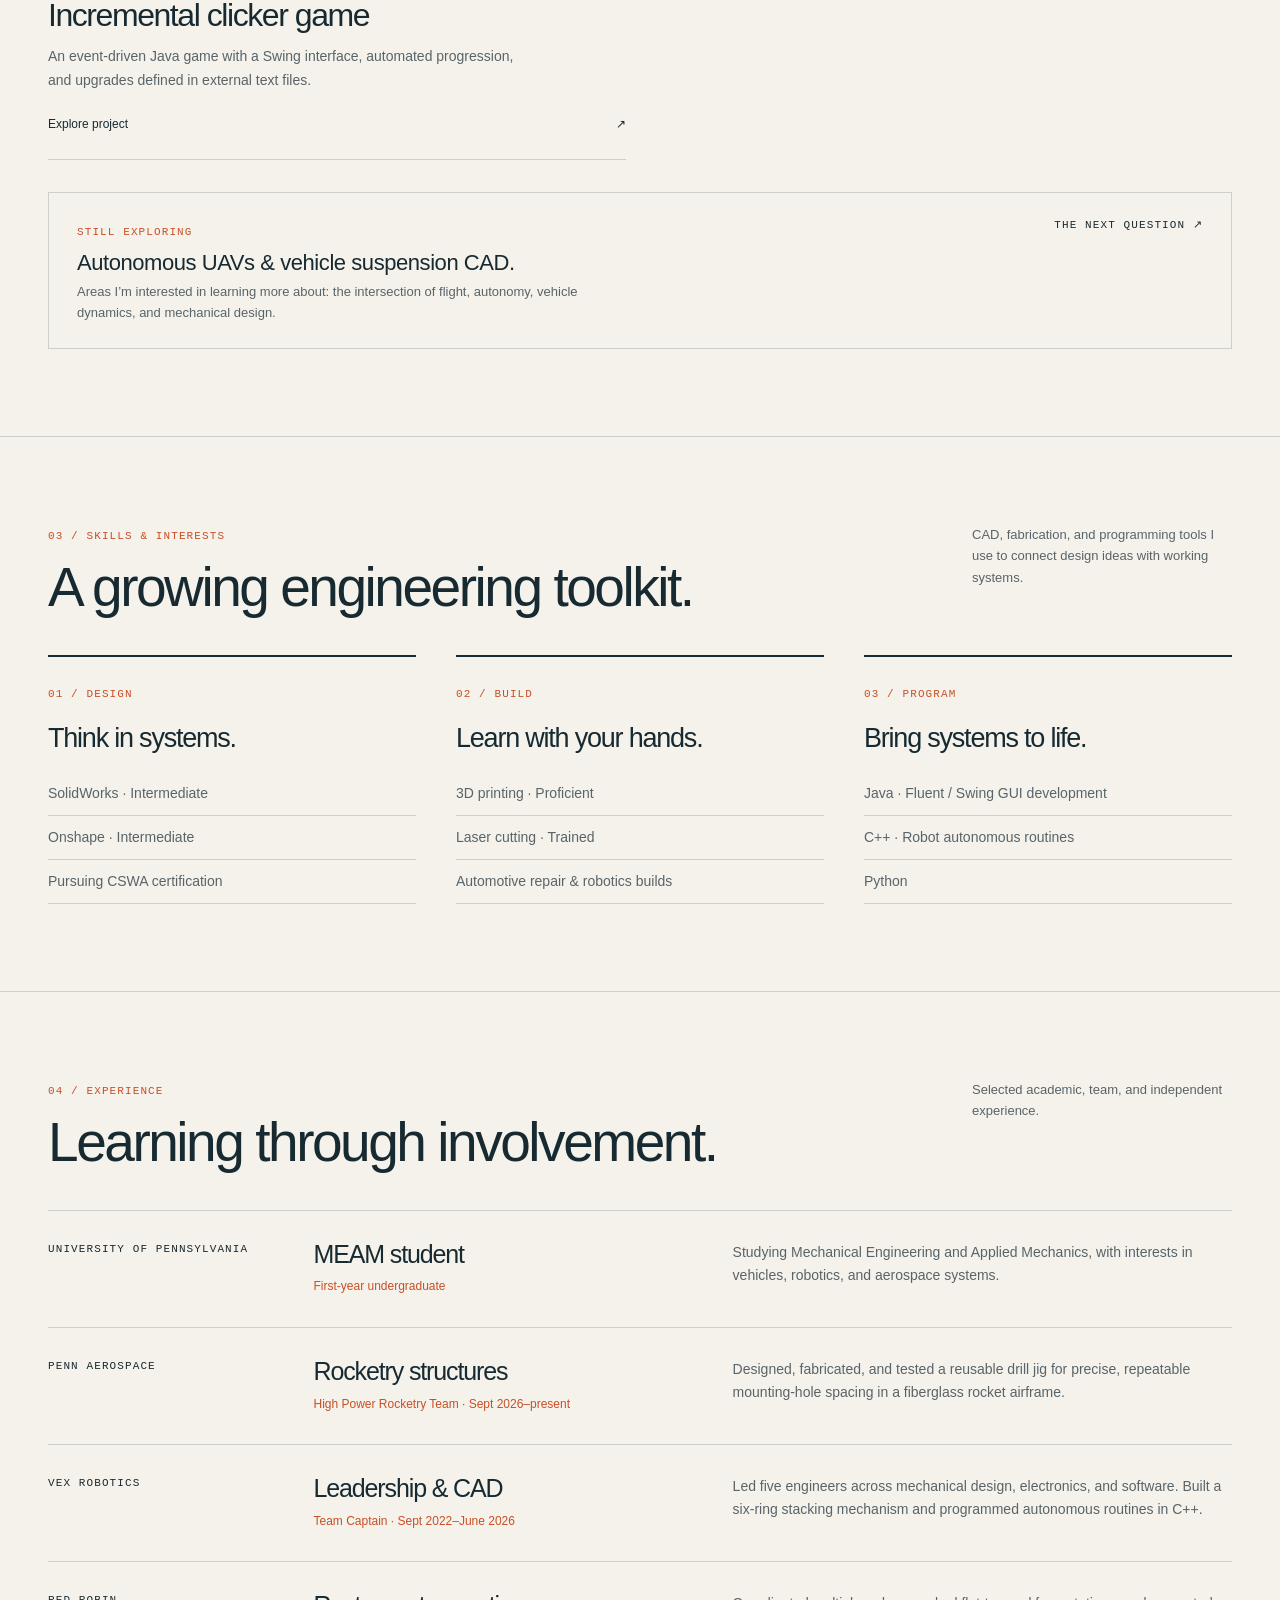
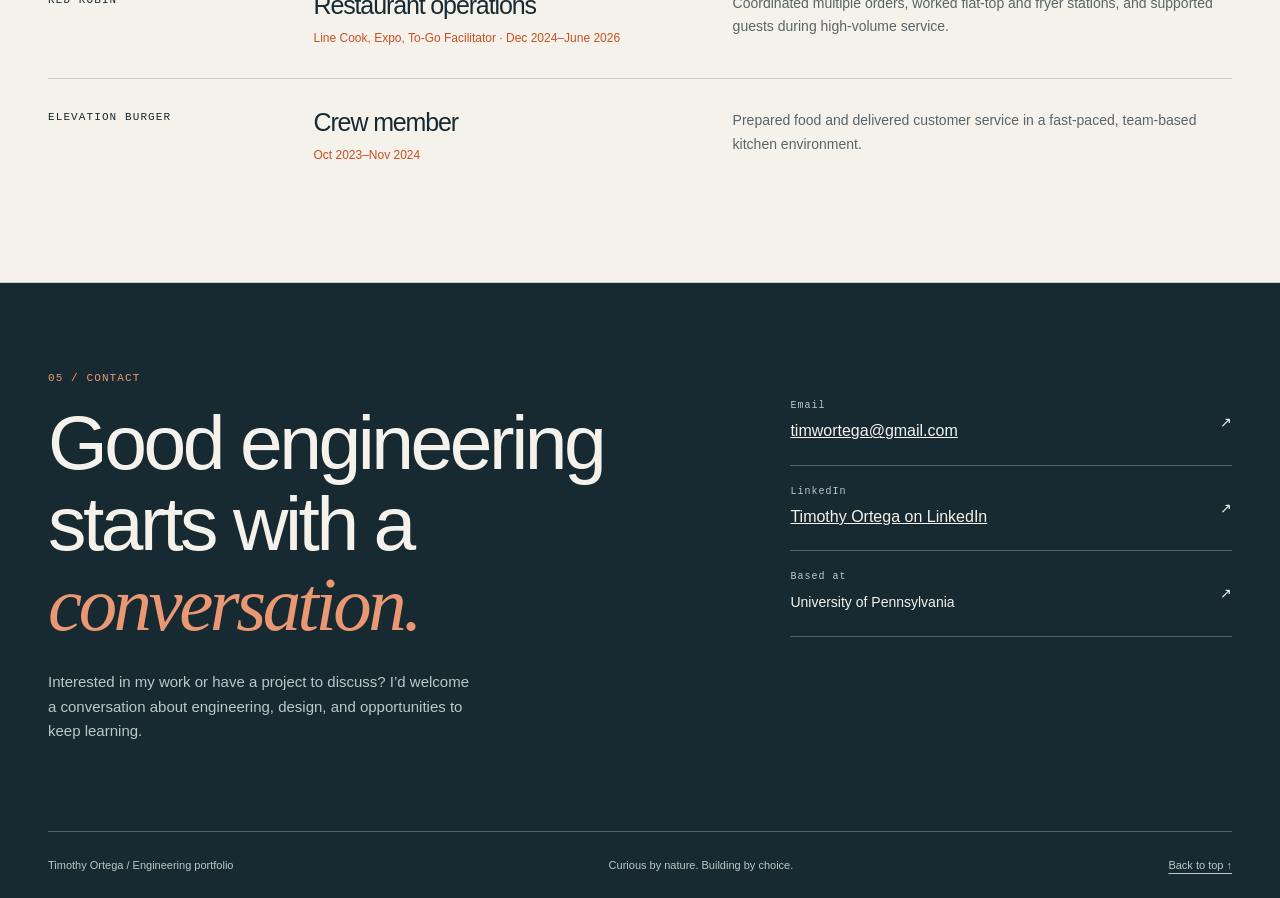
==== commit 059af01b: "Add files via upload" ====
--- a/index.html
+++ b/index.html
@@ -1,31 +1,22 @@
-<!doctype html>
-<html lang="en">
-<head>
-  <meta charset="utf-8"><meta name="viewport" content="width=device-width,initial-scale=1">
-  <meta name="description" content="A first-year Penn Mechanical Engineering and Applied Mechanics student's portfolio: automotive repair, robotics, CAD, and aerospace structures.">
-  <meta name="theme-color" content="#182a31"><title>Your Name — Engineering Portfolio</title>
-  <style>
-  :root{--paper:#f4f2eb;--ink:#182a31;--muted:#596469;--line:#cdd0c8;--orange:#c94f26;--green:#d9e0d4;--white:#fffdf7}*{box-sizing:border-box}html{scroll-behavior:smooth;scroll-padding-top:92px}body{margin:0;background:var(--paper);color:var(--ink);font:16px/1.65 Arial,Helvetica,sans-serif}a{color:inherit}button{font:inherit}button,a{-webkit-tap-highlight-color:transparent}a:focus-visible,button:focus-visible,summary:focus-visible{outline:3px solid var(--orange);outline-offset:5px}::selection{background:#f0ba99}h1,h2,h3,p{margin:0}h1,h2,h3{font-weight:500;letter-spacing:-.045em;line-height:1.05}.wrap{width:min(1240px,calc(100% - 96px));margin:auto}.mono,.eyebrow,.tag,.section-no{font:11px/1.5 'Courier New',monospace;letter-spacing:.1em;text-transform:uppercase}.skip{position:absolute;top:-80px;left:20px;z-index:10;background:var(--ink);color:white;padding:12px}.skip:focus{top:10px}header{position:sticky;top:0;z-index:5;background:rgba(244,242,235,.97);border-bottom:1px solid var(--line)}.nav{display:flex;align-items:center;justify-content:space-between;min-height:82px;gap:20px}.brand{text-decoration:none;font-weight:700;letter-spacing:-.04em;font-size:19px}.brand em{font-style:normal;color:var(--orange)}nav{display:flex;gap:27px;align-items:center}nav a{font-size:12px;text-decoration:none}nav a:hover,nav a[aria-current]{color:var(--orange)}.nav-contact{border:1px solid var(--ink);padding:9px 17px}.menu{display:none;border:1px solid var(--ink);background:transparent;padding:7px 12px}.hero{padding:72px 0 46px}.hero-top{display:flex;justify-content:space-between;gap:20px;color:var(--muted)}.dot{display:inline-block;width:7px;height:7px;background:var(--orange);border-radius:50%;margin-right:9px}.hero-grid{display:grid;grid-template-columns:1.13fr 1fr;align-items:center;gap:40px;margin-top:47px}h1{font-size:clamp(58px,6.9vw,100px);max-width:700px}h1 span{font-family:Georgia,serif;font-style:italic;color:var(--orange)}.intro{max-width:415px;margin-top:29px;color:var(--muted);font-size:17px}.actions{display:flex;align-items:center;gap:25px;margin-top:33px;flex-wrap:wrap}.btn{display:inline-flex;justify-content:space-between;gap:35px;align-items:center;background:var(--ink);color:var(--white);text-decoration:none;padding:14px 21px;font-size:13px;border:1px solid var(--ink)}.btn:hover{background:var(--orange);border-color:var(--orange)}.text-link{font-size:13px;text-underline-offset:6px}.blueprint{aspect-ratio:1/1.04;position:relative;background:#dde2d8;overflow:hidden;border:1px solid #c7cec1}.blueprint::before{content:'';position:absolute;inset:0;background-image:linear-gradient(#182a310a 1px,transparent 1px),linear-gradient(90deg,#182a310a 1px,transparent 1px);background-size:24px 24px}.blueprint svg{position:absolute;inset:6%;width:88%;height:88%}.plate-label{position:absolute;left:23px;top:20px}.plate-bottom{position:absolute;left:23px;bottom:20px;right:23px;display:flex;justify-content:space-between;color:#44554d}.hero-footer{display:flex;justify-content:space-between;border-top:1px solid var(--line);padding-top:20px;margin-top:48px;gap:20px;color:var(--muted)}.ticker{background:var(--ink);color:#dce2dc;padding:19px 0}.ticker .wrap{display:flex;justify-content:space-between;gap:24px;flex-wrap:wrap}.ticker b{font-weight:400;color:#e8976f}section{padding:87px 0;border-bottom:1px solid var(--line)}.section-head{display:flex;align-items:baseline;justify-content:space-between;margin-bottom:38px;gap:20px}.section-head h2{font-size:clamp(38px,4.3vw,60px)}.section-no{color:var(--orange);margin-bottom:15px;display:block}.section-aside{font-size:13px;color:var(--muted);max-width:260px}.about-grid{display:grid;grid-template-columns:1fr 1.5fr;gap:85px;align-items:start}.portrait{min-height:330px;background:#e5e3da;border:1px solid var(--line);display:flex;align-items:center;justify-content:center;flex-direction:column;gap:16px;color:var(--muted)}.portrait svg{width:90px;height:90px;opacity:.4}.about-copy{font-size:24px;line-height:1.5;letter-spacing:-.025em}.about-detail{color:var(--muted);margin-top:24px;max-width:600px}.education{border-top:1px solid var(--line);margin-top:32px;padding-top:21px;display:flex;gap:22px;align-items:start}.education .penn-mark{border:1px solid var(--ink);width:45px;height:51px;display:grid;place-items:center;font:22px Georgia,serif;flex-shrink:0}.education strong{font-size:14px;display:block}.education p{font-size:13px;color:var(--muted)}.filters{display:flex;gap:8px;margin-bottom:28px;flex-wrap:wrap}.filter{background:transparent;border:1px solid var(--line);border-radius:30px;padding:8px 18px;font-size:12px;cursor:pointer}.filter[aria-pressed=true]{background:var(--ink);color:var(--white);border-color:var(--ink)}.project-grid{display:grid;grid-template-columns:1fr 1fr;gap:36px 28px}.project[hidden]{display:none}.project-art{height:280px;position:relative;overflow:hidden;display:grid;place-items:center;background:#e1e4da}.project-art svg{width:85%;height:85%}.project-art.dark{background:#24383f;color:#cfdbd4}.project-art.sand{background:#e7dbcc}.project-art.blue{background:#d9e2e4}.project-number{position:absolute;top:15px;left:18px}.illustration-label{position:absolute;bottom:13px;right:16px;font-size:9px;color:inherit;opacity:.65}.project-meta{display:flex;gap:8px;flex-wrap:wrap;margin-top:20px}.tag{font-size:9px;padding:4px 8px;border:1px solid var(--line)}.project h3{font-size:29px;margin:15px 0 12px}.project p{color:var(--muted);font-size:14px;max-width:490px}.project details{border-top:1px solid var(--line);margin-top:20px;padding-top:12px}.project summary{font-size:12px;cursor:pointer;list-style:none;display:flex;justify-content:space-between}.project summary::after{content:'+';font-size:19px;color:var(--orange);line-height:1}.project details[open] summary::after{content:'−'}.project details p{margin-top:14px}.project details ul{font-size:13px;color:var(--muted);padding-left:20px}.exploring{margin-top:32px;border:1px solid var(--line);padding:24px 28px;display:flex;align-items:start;justify-content:space-between;gap:30px}.exploring h3{font-size:22px;letter-spacing:-.02em;margin:7px 0}.exploring p{font-size:13px;color:var(--muted);max-width:530px}.skill-grid{display:grid;grid-template-columns:repeat(3,1fr);gap:40px}.skill{border-top:2px solid var(--ink);padding-top:22px}.skill .num{color:var(--orange)}.skill h3{font-size:27px;margin:19px 0}.skill ul{padding:0;list-style:none;margin:0}.skill li{padding:10px 0;border-bottom:1px solid var(--line);font-size:14px;color:var(--muted)}.experience-row{display:grid;grid-template-columns:.6fr 1fr 1.3fr;gap:35px;border-top:1px solid var(--line);padding:30px 0}.experience-row h3{font-size:25px}.experience-row p{font-size:14px;color:var(--muted)}.experience-row .role{font-size:12px;margin-top:10px;color:var(--orange)}.contact{background:var(--ink);color:var(--paper);border:0}.contact .section-no{color:#e99873}.contact-grid{display:grid;grid-template-columns:1.5fr 1fr;gap:80px;align-items:start}.contact h2{font-size:clamp(48px,6vw,83px)}.contact h2 i{font-family:Georgia,serif;font-weight:400;color:#e99873}.contact p{margin-top:24px;color:#bcc7c8;max-width:430px;font-size:15px}.contact-list{padding-top:10px}.contact-item{padding:20px 0;border-bottom:1px solid #516168;display:flex;justify-content:space-between;align-items:center;gap:15px}.contact-item small{display:block;font:10px 'Courier New',monospace;letter-spacing:.1em;color:#bcc7c8;margin-bottom:7px}.contact-item span{font-size:14px}.placeholder{font-size:10px!important;color:#e99873!important}.footer{background:var(--ink);color:#bcc7c8}.footer .wrap{padding:24px 0;border-top:1px solid #516168;display:flex;justify-content:space-between;gap:20px;font-size:11px}.footer a{text-underline-offset:4px}.editor-note{font-size:11px;color:var(--muted);margin-top:22px}.nojs{padding:15px;background:#f5dac8}svg{fill:none;stroke:currentColor;stroke-width:1.4;stroke-linecap:round;stroke-linejoin:round}.sr-only{position:absolute;width:1px;height:1px;padding:0;margin:-1px;overflow:hidden;clip:rect(0,0,0,0);white-space:nowrap;border:0}@media(min-width:1450px){.hero{padding-top:95px}}@media(max-width:1000px){.wrap{width:calc(100% - 48px)}nav{gap:17px}.hero-grid{gap:22px}h1{font-size:66px}.about-grid{gap:40px}.contact-grid{gap:35px}.project-art{height:240px}.experience-row{grid-template-columns:.5fr 1fr 1.2fr}}@media(max-width:700px){.wrap{width:calc(100% - 36px)}.nav{min-height:68px}.menu{display:block}nav{display:none;position:absolute;top:68px;left:0;right:0;background:var(--paper);padding:22px;flex-direction:column;border-bottom:1px solid var(--line);align-items:stretch}nav.open{display:flex}nav a{padding:5px}.hero{padding-top:32px}.hero-top{font-size:9px}.hero-top span:last-child{display:none}.hero-grid{grid-template-columns:1fr;margin-top:30px;gap:34px}h1{font-size:clamp(56px,13vw,80px)}.intro{font-size:16px}.blueprint{aspect-ratio:1.25}.hero-footer{font-size:9px;margin-top:29px}.hero-footer span:last-child{display:none}.ticker .wrap{gap:12px;font-size:9px}.ticker span:last-child{display:none}section{padding:56px 0}.section-head{display:block;margin-bottom:28px}.section-aside{margin-top:18px;max-width:350px}.about-grid,.project-grid,.contact-grid{grid-template-columns:1fr;gap:30px}.portrait{min-height:260px}.about-copy{font-size:22px}.project-art{height:260px}.exploring{display:block;padding:22px}.exploring .mono:last-child{display:none}.skill-grid{grid-template-columns:1fr;gap:30px}.skill h3{margin:12px 0}.experience-row{grid-template-columns:1fr;gap:12px;padding:24px 0}.experience-row .role{margin-top:6px}.contact-grid{gap:25px}.footer .wrap{flex-wrap:wrap}.project-grid{gap:35px}.project h3{font-size:27px}}@media(prefers-reduced-motion:reduce){html{scroll-behavior:auto}}
-  </style>
-</head>
-<body id="top">
-<a class="skip" href="#main">Skip to content</a>
-<header><div class="wrap nav"><a class="brand" href="#top" aria-label="Your Name, home">YOUR NAME<em> /</em></a><button class="menu" aria-controls="navigation" aria-expanded="false">Menu <span aria-hidden="true">+</span></button><nav id="navigation" aria-label="Main navigation"><a href="#about">About</a><a href="#projects">Projects</a><a href="#skills">Skills</a><a href="#experience">Experience</a><a class="nav-contact" href="#contact">Let’s connect <span aria-hidden="true">↗</span></a></nav></div></header>
-<main id="main">
-<div class="hero wrap"><div class="hero-top mono"><span><span class="dot"></span>University of Pennsylvania · First-year MEAM</span><span>Engineering portfolio / Selected work</span></div><div class="hero-grid"><div><h1>Curiosity.<br>Made <span>tangible.</span></h1><p class="intro">I’m [Your Name], a mechanical engineering student at Penn, drawn to the space where a sketch becomes a working mechanism.</p><div class="actions"><a class="btn" href="#projects">Explore my work <span aria-hidden="true">↘</span></a><a class="text-link" href="#about">A little about me</a></div></div><div class="blueprint" role="img" aria-label="Conceptual exploded mechanical assembly illustration, not an actual project CAD model"><span class="plate-label mono">Fig. 01 / The thinking behind the making</span><svg viewBox="0 0 460 460" aria-hidden="true"><g stroke="#718177" stroke-dasharray="4 6" opacity=".65"><path d="M65 350 390 163M68 214 385 396M230 43v375"/></g><g transform="translate(0 -6)"><path d="m113 164 117-67 117 67-117 68Z" fill="#b6c4b3"/><path d="M113 164v26l117 68 117-68v-26M230 232v26"/><ellipse cx="230" cy="164" rx="53" ry="29" fill="#e1e6dc"/><ellipse cx="230" cy="164" rx="22" ry="12"/><path d="M184 149v20m92-20v20"/><g fill="#f4f2eb"><path d="m126 267 104-60 104 60-104 60Z"/><path d="M126 267v24l104 60 104-60v-24M230 327v24"/></g><ellipse cx="230" cy="267" rx="42" ry="24" fill="#a6b7a5"/><ellipse cx="230" cy="267" rx="17" ry="10"/><path d="m108 364 122-71 122 71-122 71Z" fill="#c6d0bf"/><path d="M108 364v13l122 71 122-71v-13M230 435v13"/><ellipse cx="230" cy="364" rx="50" ry="29" fill="#dce3d5"/><ellipse cx="230" cy="364" rx="22" ry="13"/><g stroke="#c94f26" stroke-width="3"><path d="M151 179v71m158-71v71M160 294v42m140-42v42"/></g><path d="M230 69V46m-7 7 7-7 7 7M366 167l25-14m-7-2 7 2-2 8" stroke="#c94f26"/></g></svg><div class="plate-bottom mono"><span>Concept study · Exploded assembly</span><span>01—03</span></div></div></div><div class="hero-footer mono"><span>Mechanical Engineering & Applied Mechanics</span><span>Hands-on learning / Systems thinking / Iteration</span><span>Scroll to explore ↓</span></div></div>
-<div class="ticker"><div class="wrap mono"><span>From the garage <b>↗</b></span><span>To the CAD workspace <b>↗</b></span><span>To the launch pad <b>↗</b></span><span>Always asking how it works.</span></div></div>
-<section id="about"><div class="wrap"><div class="section-head"><div><span class="section-no">01 / About</span><h2>A builder at heart.<br>An engineer in progress.</h2></div><p class="section-aside">Learning by taking things apart, asking better questions, and putting ideas to the test.</p></div><div class="about-grid"><div class="portrait" role="img" aria-label="Placeholder for a personal workshop portrait"><svg viewBox="0 0 100 100" aria-hidden="true"><circle cx="50" cy="34" r="17"/><path d="M18 87c0-37 64-37 64 0M10 10h18M10 10v18m80-18H72m18 0v18M10 90h18M10 90V72m80 18H72m18 0V72"/></svg><span class="mono">[Your photo here]</span><span style="font-size:12px">A workshop, a project, or simply you.</span></div><div><p class="about-copy">I’m a first-year student studying Mechanical Engineering and Applied Mechanics at the University of Pennsylvania.</p><p class="about-detail">My interests connect hands-on automotive work, robotics, CAD, and aerospace structures. I’m curious about how individual parts work together—and how thoughtful design turns that understanding into something useful.</p><p class="about-detail">This portfolio brings together projects and areas I’m exploring, from a Ford Focus timing-belt repair to autonomous UAVs and vehicle suspension design.</p><div class="education"><div class="penn-mark" aria-hidden="true">P</div><div><strong>University of Pennsylvania</strong><p>Mechanical Engineering and Applied Mechanics</p><p>First-year undergraduate student</p></div></div></div></div></div></section>
-<section id="projects"><div class="wrap"><div class="section-head"><div><span class="section-no">02 / Selected projects</span><h2>Ideas meet the real world.</h2></div><p class="section-aside">Mechanical systems, collaborative builds, and the questions that come next.</p></div><div class="filters" aria-label="Filter projects"><button class="filter" data-filter="all" aria-pressed="true">All work</button><button class="filter" data-filter="mechanical" aria-pressed="false">Mechanical</button><button class="filter" data-filter="robotics" aria-pressed="false">Robotics</button><button class="filter" data-filter="aerospace" aria-pressed="false">Aerospace</button></div><p id="filter-status" class="sr-only" aria-live="polite"></p><div class="project-grid">
-<article class="project" data-category="mechanical"><div class="project-art sand"><span class="project-number mono">Project / 01</span><svg viewBox="0 0 440 240" aria-hidden="true"><g stroke="#614c3e"><circle cx="160" cy="70" r="36"/><circle cx="280" cy="70" r="36"/><circle cx="220" cy="181" r="29"/><circle cx="160" cy="70" r="13"/><circle cx="280" cy="70" r="13"/><circle cx="220" cy="181" r="10"/><path d="M160 27h120c34 0 52 30 34 61l-58 110c-16 28-55 28-71 0L126 89c-17-31 0-62 34-62Z" stroke-width="5"/><path d="M160 36h120c27 0 41 24 27 49l-58 110c-13 21-43 21-56 0L135 85c-14-25 0-49 25-49Z" stroke-dasharray="3 7" stroke-width="4"/><circle cx="160" cy="70" r="25" stroke-dasharray="3 6"/><circle cx="280" cy="70" r="25" stroke-dasharray="3 6"/><path d="M69 70h40m222 0h40M220 219v15" stroke="#c94f26"/></g></svg><span class="illustration-label mono">Illustrative schematic / Replace with project photo</span></div><div class="project-meta"><span class="tag">Automotive</span><span class="tag">Hands-on repair</span></div><h3>Inside the Zetec.</h3><p>Timing-belt and water-pump repair on a 2002 Ford Focus Zetec. A hands-on project centered on a closely connected mechanical system.</p><details><summary>Project notes</summary><p><strong>Project focus:</strong> Timing-belt and water-pump repair.</p><p><strong>Documentation to add:</strong> Your specific role, diagnosis, repair process, tools, photos, and verification steps.</p><ul><li>[Add the challenge you encountered]</li><li>[Add what you learned and the confirmed result]</li></ul></details></article>
-<article class="project" data-category="robotics"><div class="project-art dark"><span class="project-number mono">Project / 02</span><svg viewBox="0 0 440 240" aria-hidden="true"><path d="m93 146 127-69 125 68-126 72Z" fill="#354e54"/><path d="M93 146v26l126 68 126-69v-26M219 217v23M139 120V78l80-43 76 43v40M139 78l80 45 76-45M219 123v53M158 87l61-34 57 33M170 76v33m25-47v61m48-60v61m25-49v34M125 150l94 51 95-52"/><g fill="#1b2c32"><ellipse cx="126" cy="184" rx="20" ry="29" transform="rotate(-25 126 184)"/><ellipse cx="305" cy="187" rx="20" ry="29" transform="rotate(25 305 187)"/></g><path d="M218 36V13m0 0-25 14m25-14 25 14M345 96h35" stroke="#e99873" stroke-width="2"/></svg><span class="illustration-label mono">Concept illustration / Replace with robot CAD</span></div><div class="project-meta"><span class="tag">VEX robotics</span><span class="tag">Leadership & CAD</span></div><h3>Built as a team.</h3><p>VEX robotics leadership and CAD work, connecting mechanical design with the shared effort of building a robot.</p><details><summary>Project notes</summary><p><strong>Project focus:</strong> Robotics leadership and computer-aided design.</p><p><strong>Documentation to add:</strong> Your role, subsystem contributions, CAD platform, design revisions, and team responsibilities.</p><ul><li>[Add a design decision and its reasoning]</li><li>[Add confirmed results or competition details, if relevant]</li></ul></details></article>
-<article class="project" data-category="aerospace"><div class="project-art blue"><span class="project-number mono">Project / 03</span><svg viewBox="0 0 440 240" aria-hidden="true"><g transform="rotate(35 220 125)" stroke="#385461"><path d="M201 73q0-35 19-57 19 22 19 57v112h-38Z" fill="#ecede4"/><path d="M201 74h38M201 164h38M201 185l-23 25v-51l23-27m38 53 23 25v-51l-23-27M211 185v26m18-26v26"/><path d="M192 78h-28v87h28m-28-66h28m-28 45h28" stroke-dasharray="4 4"/><path d="M220 218v16m-5-10 5 10 5-10" stroke="#c94f26" stroke-width="2"/></g><path d="M304 45h50M329 20v50M75 180h50m-25-25v50" stroke="#81999f"/></svg><span class="illustration-label mono">Concept illustration / Replace with structures photo</span></div><div class="project-meta"><span class="tag">Penn Aerospace</span><span class="tag">Rocketry structures</span></div><h3>Structure for flight.</h3><p>Rocketry structures work with Penn Aerospace, an opportunity to explore the mechanical side of flight hardware.</p><details><summary>Project notes</summary><p><strong>Project focus:</strong> Rocketry structures.</p><p><strong>Documentation to add:</strong> Your actual responsibilities, components, materials, fabrication work, and any analysis or testing you contributed.</p><ul><li>[Add a component or structural problem]</li><li>[Add verified progress and supporting images]</li></ul></details></article>
-<article class="project" data-category="mechanical"><div class="project-art"><span class="project-number mono">Exploration / 04</span><svg viewBox="0 0 440 240" aria-hidden="true"><g stroke="#52654e"><path d="M80 63h98l125 62-125 62H80M80 63l98 124M80 187 178 63M178 63l125 62M178 187l125-62" stroke-width="3"/><path d="M203 70 259 169" stroke-width="10" stroke="#a2b099"/><path d="m205 76 20-4-8 24 24-6-10 25 25-6-10 25 25-5-10 25 20-4" stroke="#c94f26" stroke-width="3"/><ellipse cx="319" cy="126" rx="27" ry="65" stroke-width="4"/><ellipse cx="319" cy="126" rx="13" ry="44"/><circle cx="80" cy="63" r="8" fill="#f4f2eb"/><circle cx="80" cy="187" r="8" fill="#f4f2eb"/><circle cx="303" cy="125" r="8" fill="#f4f2eb"/><path d="M70 215h270M80 208v14m250-14v14" stroke-dasharray="3 5"/></g></svg><span class="illustration-label mono">Concept illustration / Not a completed design</span></div><div class="project-meta"><span class="tag">Design interest</span><span class="tag">Vehicle suspension CAD</span></div><h3>Geometry in motion.</h3><p>An area I’m interested in exploring: vehicle suspension CAD, with a focus on how geometry shapes mechanical motion.</p><details><summary>Exploration notes</summary><p><strong>Status:</strong> Interest / prospective study. No completed design or testing is claimed.</p><p><strong>Possible next steps:</strong> Develop a CAD concept, document design assumptions, and explore suspension travel and packaging.</p><p>[Replace with actual work as this exploration develops.]</p></details></article>
-</div><div class="exploring"><div><span class="mono" style="color:var(--orange)">On my radar</span><h3>Autonomous UAVs.</h3><p>I’m interested in the intersection of flight, mechanical design, and autonomous systems. This is an area for future learning and exploration.</p></div><span class="mono">Curiosity → Next question ↗</span></div><p class="editor-note">Project descriptions are editable examples. Diagrams are illustrative; replace them with your own photos and CAD exports. Expand each project for documentation placeholders.</p></div></section>
-<section id="skills"><div class="wrap"><div class="section-head"><div><span class="section-no">03 / Skills & interests</span><h2>A growing engineering toolkit.</h2></div><p class="section-aside">Areas grounded in these projects. Add specific tools and proficiency as you document your work.</p></div><div class="skill-grid"><div class="skill"><span class="num mono">01 / Design</span><h3>Think in systems.</h3><ul><li>CAD and mechanical design</li><li>Robotics mechanisms</li><li>Vehicle suspension geometry · Interest</li></ul></div><div class="skill"><span class="num mono">02 / Build</span><h3>Learn with your hands.</h3><ul><li>Automotive repair</li><li>Robotics build experience</li><li>Rocketry structures</li></ul></div><div class="skill"><span class="num mono">03 / Collaborate</span><h3>Make progress together.</h3><ul><li>VEX robotics leadership</li><li>Collaborative engineering projects</li><li>Documenting design decisions · Developing</li></ul></div></div></div></section>
-<section id="experience"><div class="wrap"><div class="section-head"><div><span class="section-no">04 / Experience</span><h2>Learning through involvement.</h2></div><p class="section-aside">Selected academic, team, and independent experience.</p></div><div class="experience-row"><span class="mono">University of Pennsylvania</span><div><h3>MEAM student</h3><p class="role">First-year undergraduate</p></div><p>Studying Mechanical Engineering and Applied Mechanics, with interests in vehicles, robotics, and aerospace systems.</p></div><div class="experience-row"><span class="mono">Penn Aerospace</span><div><h3>Rocketry structures</h3><p class="role">[Add role and dates]</p></div><p>Involvement in rocketry structures. [Add your specific responsibilities and contributions.]</p></div><div class="experience-row"><span class="mono">VEX Robotics</span><div><h3>Leadership & CAD</h3><p class="role">[Add team, role, and dates]</p></div><p>Robotics leadership and CAD experience. [Add how you supported the team and what you designed.]</p></div></div></section>
-<section class="contact" id="contact"><div class="wrap contact-grid"><div><span class="section-no">05 / Contact</span><h2>Good engineering<br>starts with a<br><i>conversation.</i></h2><p>Interested in my work or have a project to discuss? Add your preferred contact details here so we can connect.</p></div><div class="contact-list"><div class="contact-item"><div><small>Email</small><span>[Your email address]</span></div><span class="placeholder">ADD EMAIL</span></div><div class="contact-item"><div><small>LinkedIn</small><span>[Your LinkedIn profile]</span></div><span class="placeholder">ADD LINK</span></div><div class="contact-item"><div><small>Résumé</small><span>[Your résumé PDF]</span></div><span class="placeholder">ADD FILE</span></div><div class="contact-item"><div><small>Based at</small><span>University of Pennsylvania</span></div><span aria-hidden="true">↗</span></div></div></div></section>
-</main><footer class="footer"><div class="wrap"><span>[Your Name] / Engineering portfolio</span><span>Curious by nature. Building by choice.</span><a href="#top">Back to top ↑</a></div></footer>
-<script>
-const menu=document.querySelector('.menu');const nav=document.querySelector('nav');menu.addEventListener('click',()=>{const open=menu.getAttribute('aria-expanded')!=='true';menu.setAttribute('aria-expanded',String(open));nav.classList.toggle('open',open)});nav.querySelectorAll('a').forEach(a=>a.addEventListener('click',()=>{nav.classList.remove('open');menu.setAttribute('aria-expanded','false')}));document.addEventListener('keydown',e=>{if(e.key==='Escape'&&nav.classList.contains('open')){nav.classList.remove('open');menu.setAttribute('aria-expanded','false');menu.focus()}});document.querySelectorAll('.filter').forEach(b=>b.addEventListener('click',()=>{document.querySelectorAll('.filter').forEach(x=>x.setAttribute('aria-pressed',String(x===b)));let count=0;document.querySelectorAll('.project').forEach(p=>{p.hidden=b.dataset.filter!=='all'&&p.dataset.category!==b.dataset.filter;if(!p.hidden)count++});document.querySelector('#filter-status').textContent=`${count} ${count===1?'project':'projects'} shown.`}));if('IntersectionObserver' in window){const observer=new IntersectionObserver(entries=>{entries.forEach(e=>{if(e.isIntersecting){nav.querySelectorAll('a').forEach(a=>{if(a.hash==='#'+e.target.id)a.setAttribute('aria-current','location');else a.removeAttribute('aria-current')})}})},{rootMargin:'-15% 0px -65% 0px'});document.querySelectorAll('main section[id]').forEach(s=>observer.observe(s))}
-</script>
-</body></html>
+<!doctype html>
+<html lang="en">
+<head>
+  <meta charset="utf-8"><meta name="viewport" content="width=device-width,initial-scale=1">
+  <meta name="description" content="A first-year Penn Mechanical Engineering and Applied Mechanics student's portfolio: automotive repair, robotics, CAD, and aerospace structures.">
+  <meta name="theme-color" content="#182a31"><title>Timothy Ortega — Engineering Portfolio</title>
+  <link rel="stylesheet" href="assets/site.css"><link rel="stylesheet" href="assets/projects.css">
+</head>
+<body id="top">
+<a class="skip" href="#main">Skip to content</a>
+<header><div class="wrap nav"><a class="brand" href="#top" aria-label="Timothy Ortega, home">TIMOTHY ORTEGA<em> /</em></a><button class="menu" aria-controls="navigation" aria-expanded="false">Menu <span aria-hidden="true">+</span></button><nav id="navigation" aria-label="Main navigation"><a href="#about">About</a><a href="#projects">Projects</a><a href="#skills">Skills</a><a href="#experience">Experience</a><a class="nav-contact" href="#contact">Let’s connect <span aria-hidden="true">↗</span></a></nav></div></header>
+<main id="main">
+<div class="hero wrap"><div class="hero-top mono"><span><span class="dot"></span>University of Pennsylvania · First-year MEAM</span><span>Engineering portfolio / Selected work</span></div><div class="hero-grid"><div><h1>Curiosity.<br>Made <span>tangible.</span></h1><p class="intro">I’m Timothy Ortega, a mechanical engineering student at Penn, drawn to the space where a sketch becomes a working mechanism.</p><div class="actions"><a class="btn" href="#projects">Explore my work <span aria-hidden="true">↘</span></a><a class="text-link" href="#about">A little about me</a></div></div><div class="blueprint" role="img" aria-label="Conceptual exploded mechanical assembly illustration, not an actual project CAD model"><span class="plate-label mono">Fig. 01 / The thinking behind the making</span><svg viewBox="0 0 460 460" aria-hidden="true"><g stroke="#718177" stroke-dasharray="4 6" opacity=".65"><path d="M65 350 390 163M68 214 385 396M230 43v375"/></g><g transform="translate(0 -6)"><path d="m113 164 117-67 117 67-117 68Z" fill="#b6c4b3"/><path d="M113 164v26l117 68 117-68v-26M230 232v26"/><ellipse cx="230" cy="164" rx="53" ry="29" fill="#e1e6dc"/><ellipse cx="230" cy="164" rx="22" ry="12"/><path d="M184 149v20m92-20v20"/><g fill="#f4f2eb"><path d="m126 267 104-60 104 60-104 60Z"/><path d="M126 267v24l104 60 104-60v-24M230 327v24"/></g><ellipse cx="230" cy="267" rx="42" ry="24" fill="#a6b7a5"/><ellipse cx="230" cy="267" rx="17" ry="10"/><path d="m108 364 122-71 122 71-122 71Z" fill="#c6d0bf"/><path d="M108 364v13l122 71 122-71v-13M230 435v13"/><ellipse cx="230" cy="364" rx="50" ry="29" fill="#dce3d5"/><ellipse cx="230" cy="364" rx="22" ry="13"/><g stroke="#c94f26" stroke-width="3"><path d="M151 179v71m158-71v71M160 294v42m140-42v42"/></g><path d="M230 69V46m-7 7 7-7 7 7M366 167l25-14m-7-2 7 2-2 8" stroke="#c94f26"/></g></svg><div class="plate-bottom mono"><span>Concept study · Exploded assembly</span><span>01—03</span></div></div></div><div class="hero-footer mono"><span>Mechanical Engineering & Applied Mechanics</span><span>Hands-on learning / Systems thinking / Iteration</span><span>Scroll to explore ↓</span></div></div>
+<div class="ticker"><div class="wrap mono"><span>From the garage <b>↗</b></span><span>To the CAD workspace <b>↗</b></span><span>To the launch pad <b>↗</b></span><span>Always asking how it works.</span></div></div>
+<section id="about"><div class="wrap"><div class="section-head"><div><span class="section-no">01 / About</span><h2>A builder at heart.<br>An engineer in progress.</h2></div><p class="section-aside">Learning by taking things apart, asking better questions, and putting ideas to the test.</p></div><div class="about-grid"><div class="portrait" role="img" aria-label="Placeholder for a personal workshop portrait"><svg viewBox="0 0 100 100" aria-hidden="true"><circle cx="50" cy="34" r="17"/><path d="M18 87c0-37 64-37 64 0M10 10h18M10 10v18m80-18H72m18 0v18M10 90h18M10 90V72m80 18H72m18 0V72"/></svg><span class="mono">[Your photo here]</span><span style="font-size:12px">A workshop, a project, or simply you.</span></div><div><p class="about-copy">I’m a first-year student studying Mechanical Engineering and Applied Mechanics at the University of Pennsylvania.</p><p class="about-detail">My experience connects hands-on automotive work, robotics, CAD, aerospace structures, and programming. I’m curious about how individual parts work together—and how thoughtful design turns that understanding into something useful.</p><p class="about-detail">This portfolio brings together projects and areas I’m exploring, from Ford Focus maintenance and diagnosis to robotics, rocketry tools, and personal fabrication projects.</p><div class="education"><div class="penn-mark" aria-hidden="true">P</div><div><strong>University of Pennsylvania</strong><p>Mechanical Engineering and Applied Mechanics</p><p>First-year undergraduate · B.S.E. expected June 2030</p></div></div></div></div></div></section>
+<section id="projects"><div class="wrap"><div class="section-head"><div><span class="section-no">02 / Project journal</span><h2>Built. Tested.<br>Understood.</h2></div><p class="section-aside">The decisions, the hardware, and the learning behind each project. Open a story to go deeper.</p></div><div class="filters" aria-label="Filter projects"><button class="filter" data-filter="all" aria-pressed="true">All projects</button><button class="filter" data-filter="mechanical" aria-pressed="false">Mechanical</button><button class="filter" data-filter="robotics" aria-pressed="false">Robotics</button><button class="filter" data-filter="aerospace" aria-pressed="false">Aerospace</button><button class="filter" data-filter="general" aria-pressed="false">General</button><button class="filter" data-filter="software" aria-pressed="false">Software</button></div><p id="filter-status" class="sr-only" aria-live="polite"></p><div class="project-collection"><div class="collection-heading"><h3>Engineering projects</h3><span class="mono">Systems / Machines / Tools</span></div><div class="project-grid"><article class="project case-card" data-category="mechanical"><a class="card-link" href="projects/ford-focus.html"><div class="card-media"><img src="assets/images/ford-focus.jpg" alt="Timothy’s silver Ford Focus" loading="lazy" decoding="async"><span class="card-arrow" aria-hidden="true">↗</span></div><div class="card-copy"><span class="mono card-label">Automotive / Diagnostics</span><h3>Ford Focus</h3><p>A car I earned, a system I learned: timing-belt and water-pump work, plus tracing a vacuum leak to a ruptured diaphragm.</p><span class="read-case">Explore project <span aria-hidden="true">↗</span></span></div></a></article><article class="project case-card" data-category="aerospace"><a class="card-link" href="projects/rocketry.html"><div class="card-media"><img src="assets/images/drill-jig.jpg" alt="White drill jig with a separate replaceable insert" loading="lazy" decoding="async"><span class="card-arrow" aria-hidden="true">↗</span></div><div class="card-copy"><span class="mono card-label">Penn Aerospace / Manufacturing</span><h3>Rocketry drill jig</h3><p>A reusable jig and replaceable drill-contact insert for repeatable hole spacing in a fiberglass rocket airframe.</p><span class="read-case">Explore project <span aria-hidden="true">↗</span></span></div></a></article><article class="project case-card" data-category="robotics"><a class="card-link" href="projects/robotics.html"><div class="card-media"><img src="assets/images/vex-robot.jpg" alt="VEX robot intake, drivetrain structure, motors, wiring, and pneumatic hardware" loading="lazy" decoding="async"><span class="card-arrow" aria-hidden="true">↗</span></div><div class="card-copy"><span class="mono card-label">Robotics / Systems integration</span><h3>VEX High Stakes</h3><p>Leading five engineers to integrate mechanisms, electronics, pneumatics, sensors, and C++ into a competition robot.</p><span class="read-case">Explore project <span aria-hidden="true">↗</span></span></div></a></article></div></div><div class="project-collection"><div class="collection-heading"><div><h3>General projects</h3><p>Smaller builds, fabrication studies, and things made for a personal reason.</p></div><span class="mono">Design / Make / Explore</span></div><div class="project-grid general-grid"><article class="project case-card" data-category="general"><a class="card-link" href="projects/fidget-spinner.html"><div class="card-media"><img src="assets/images/fidget-spinner.jpg" alt="Black three-lobed fidget spinner with a white center cap" loading="lazy" decoding="async"><span class="card-arrow" aria-hidden="true">↗</span></div><div class="card-copy"><span class="mono card-label">General / CAD & fabrication</span><h3>Fidget spinner</h3><p>SolidWorks geometry brought to life with laser-cut acrylic, 3D-printed parts, and an off-the-shelf bearing.</p><span class="read-case">Explore project <span aria-hidden="true">↗</span></span></div></a></article><article class="project case-card" data-category="general"><a class="card-link" href="projects/lighthouse.html"><div class="card-media"><img src="assets/images/lighthouse.jpg" alt="Laser-cut MDF lighthouse assembly with interlocking panels and screws" loading="lazy" decoding="async"><span class="card-arrow" aria-hidden="true">↗</span></div><div class="card-copy"><span class="mono card-label">General / Design for assembly</span><h3>Lighthouse assembly</h3><p>An assembly of laser-cut MDF, printed components, screws, and nuts built around intentional joint design.</p><span class="read-case">Explore project <span aria-hidden="true">↗</span></span></div></a></article><article class="project case-card" data-category="general"><a class="card-link" href="projects/bella-memorial.html"><div class="card-media"><img src="assets/images/bella-memorial.jpg" alt="Bone-shaped MDF memorial for Bella between two framed photographs" loading="lazy" decoding="async"><span class="card-arrow" aria-hidden="true">↗</span></div><div class="card-copy"><span class="mono card-label">General / Personal design</span><h3>A memorial for Bella</h3><p>A laser-cut MDF keepsake designed to remember my dog Bella—a personal reason to make something carefully.</p><span class="read-case">Explore project <span aria-hidden="true">↗</span></span></div></a></article></div></div><div class="project-collection"><div class="collection-heading"><h3>Software projects</h3><span class="mono">Code / Interaction</span></div><div class="project-grid"><article class="project case-card" data-category="software"><a class="card-link" href="projects/clicker-game.html"><div class="card-media"><div class="code-art" aria-hidden="true"><span class="mono">JAVA / SWING</span><span class="code-line">click → event</span><span class="code-line">timer → progress</span><span class="code-line">data → upgrade</span></div><span class="card-arrow" aria-hidden="true">↗</span></div><div class="card-copy"><span class="mono card-label">Software / Java & Swing</span><h3>Incremental clicker game</h3><p>An event-driven Java game with a Swing interface, automated progression, and upgrades defined in external text files.</p><span class="read-case">Explore project <span aria-hidden="true">↗</span></span></div></a></article></div></div><div class="exploring"><div><span class="mono" style="color:var(--orange)">Still exploring</span><h3>Autonomous UAVs & vehicle suspension CAD.</h3><p>Areas I’m interested in learning more about: the intersection of flight, autonomy, vehicle dynamics, and mechanical design.</p></div><span class="mono">The next question ↗</span></div></div></section>
+<section id="skills"><div class="wrap"><div class="section-head"><div><span class="section-no">03 / Skills & interests</span><h2>A growing engineering toolkit.</h2></div><p class="section-aside">CAD, fabrication, and programming tools I use to connect design ideas with working systems.</p></div><div class="skill-grid"><div class="skill"><span class="num mono">01 / Design</span><h3>Think in systems.</h3><ul><li>SolidWorks · Intermediate</li><li>Onshape · Intermediate</li><li>Pursuing CSWA certification</li></ul></div><div class="skill"><span class="num mono">02 / Build</span><h3>Learn with your hands.</h3><ul><li>3D printing · Proficient</li><li>Laser cutting · Trained</li><li>Automotive repair & robotics builds</li></ul></div><div class="skill"><span class="num mono">03 / Program</span><h3>Bring systems to life.</h3><ul><li>Java · Fluent / Swing GUI development</li><li>C++ · Robot autonomous routines</li><li>Python</li></ul></div></div></div></section>
+<section id="experience"><div class="wrap"><div class="section-head"><div><span class="section-no">04 / Experience</span><h2>Learning through involvement.</h2></div><p class="section-aside">Selected academic, team, and independent experience.</p></div><div class="experience-row"><span class="mono">University of Pennsylvania</span><div><h3>MEAM student</h3><p class="role">First-year undergraduate</p></div><p>Studying Mechanical Engineering and Applied Mechanics, with interests in vehicles, robotics, and aerospace systems.</p></div><div class="experience-row"><span class="mono">Penn Aerospace</span><div><h3>Rocketry structures</h3><p class="role">High Power Rocketry Team · Sept 2026–present</p></div><p>Designed, fabricated, and tested a reusable drill jig for precise, repeatable mounting-hole spacing in a fiberglass rocket airframe.</p></div><div class="experience-row"><span class="mono">VEX Robotics</span><div><h3>Leadership & CAD</h3><p class="role">Team Captain · Sept 2022–June 2026</p></div><p>Led five engineers across mechanical design, electronics, and software. Built a six-ring stacking mechanism and programmed autonomous routines in C++.</p></div><div class="experience-row"><span class="mono">Red Robin</span><div><h3>Restaurant operations</h3><p class="role">Line Cook, Expo, To-Go Facilitator · Dec 2024–June 2026</p></div><p>Coordinated multiple orders, worked flat-top and fryer stations, and supported guests during high-volume service.</p></div><div class="experience-row"><span class="mono">Elevation Burger</span><div><h3>Crew member</h3><p class="role">Oct 2023–Nov 2024</p></div><p>Prepared food and delivered customer service in a fast-paced, team-based kitchen environment.</p></div></div></section>
+<section class="contact" id="contact"><div class="wrap contact-grid"><div><span class="section-no">05 / Contact</span><h2>Good engineering<br>starts with a<br><i>conversation.</i></h2><p>Interested in my work or have a project to discuss? I’d welcome a conversation about engineering, design, and opportunities to keep learning.</p></div><div class="contact-list"><div class="contact-item"><div><small>Email</small><a href="mailto:timwortega@gmail.com">timwortega@gmail.com</a></div><span aria-hidden="true">↗</span></div><div class="contact-item"><div><small>LinkedIn</small><a href="https://www.linkedin.com/in/tim-ortega-5179a62b8/">Timothy Ortega on LinkedIn</a></div><span aria-hidden="true">↗</span></div><div class="contact-item"><div><small>Based at</small><span>University of Pennsylvania</span></div><span aria-hidden="true">↗</span></div></div></div></section>
+</main><footer class="footer"><div class="wrap"><span>Timothy Ortega / Engineering portfolio</span><span>Curious by nature. Building by choice.</span><a href="#top">Back to top ↑</a></div></footer>
+<script src="assets/site.js" defer></script>
+</body></html>
--- a/assets/site.css
+++ b/assets/site.css
@@ -0,0 +1,3 @@
+
+  :root{--paper:#f4f2eb;--ink:#182a31;--muted:#596469;--line:#cdd0c8;--orange:#c94f26;--green:#d9e0d4;--white:#fffdf7}*{box-sizing:border-box}html{scroll-behavior:smooth;scroll-padding-top:92px}body{margin:0;background:var(--paper);color:var(--ink);font:16px/1.65 Arial,Helvetica,sans-serif}a{color:inherit}button{font:inherit}button,a{-webkit-tap-highlight-color:transparent}a:focus-visible,button:focus-visible,summary:focus-visible{outline:3px solid var(--orange);outline-offset:5px}::selection{background:#f0ba99}h1,h2,h3,p{margin:0}h1,h2,h3{font-weight:500;letter-spacing:-.045em;line-height:1.05}.wrap{width:min(1240px,calc(100% - 96px));margin:auto}.mono,.eyebrow,.tag,.section-no{font:11px/1.5 'Courier New',monospace;letter-spacing:.1em;text-transform:uppercase}.skip{position:absolute;top:-80px;left:20px;z-index:10;background:var(--ink);color:white;padding:12px}.skip:focus{top:10px}header{position:sticky;top:0;z-index:5;background:rgba(244,242,235,.97);border-bottom:1px solid var(--line)}.nav{display:flex;align-items:center;justify-content:space-between;min-height:82px;gap:20px}.brand{text-decoration:none;font-weight:700;letter-spacing:-.04em;font-size:19px}.brand em{font-style:normal;color:var(--orange)}nav{display:flex;gap:27px;align-items:center}nav a{font-size:12px;text-decoration:none}nav a:hover,nav a[aria-current]{color:var(--orange)}.nav-contact{border:1px solid var(--ink);padding:9px 17px}.menu{display:none;border:1px solid var(--ink);background:transparent;padding:7px 12px}.hero{padding:72px 0 46px}.hero-top{display:flex;justify-content:space-between;gap:20px;color:var(--muted)}.dot{display:inline-block;width:7px;height:7px;background:var(--orange);border-radius:50%;margin-right:9px}.hero-grid{display:grid;grid-template-columns:1.13fr 1fr;align-items:center;gap:40px;margin-top:47px}h1{font-size:clamp(58px,6.9vw,100px);max-width:700px}h1 span{font-family:Georgia,serif;font-style:italic;color:var(--orange)}.intro{max-width:415px;margin-top:29px;color:var(--muted);font-size:17px}.actions{display:flex;align-items:center;gap:25px;margin-top:33px;flex-wrap:wrap}.btn{display:inline-flex;justify-content:space-between;gap:35px;align-items:center;background:var(--ink);color:var(--white);text-decoration:none;padding:14px 21px;font-size:13px;border:1px solid var(--ink)}.btn:hover{background:var(--orange);border-color:var(--orange)}.text-link{font-size:13px;text-underline-offset:6px}.blueprint{aspect-ratio:1/1.04;position:relative;background:#dde2d8;overflow:hidden;border:1px solid #c7cec1}.blueprint::before{content:'';position:absolute;inset:0;background-image:linear-gradient(#182a310a 1px,transparent 1px),linear-gradient(90deg,#182a310a 1px,transparent 1px);background-size:24px 24px}.blueprint svg{position:absolute;inset:6%;width:88%;height:88%}.plate-label{position:absolute;left:23px;top:20px}.plate-bottom{position:absolute;left:23px;bottom:20px;right:23px;display:flex;justify-content:space-between;color:#44554d}.hero-footer{display:flex;justify-content:space-between;border-top:1px solid var(--line);padding-top:20px;margin-top:48px;gap:20px;color:var(--muted)}.ticker{background:var(--ink);color:#dce2dc;padding:19px 0}.ticker .wrap{display:flex;justify-content:space-between;gap:24px;flex-wrap:wrap}.ticker b{font-weight:400;color:#e8976f}section{padding:87px 0;border-bottom:1px solid var(--line)}.section-head{display:flex;align-items:baseline;justify-content:space-between;margin-bottom:38px;gap:20px}.section-head h2{font-size:clamp(38px,4.3vw,60px)}.section-no{color:var(--orange);margin-bottom:15px;display:block}.section-aside{font-size:13px;color:var(--muted);max-width:260px}.about-grid{display:grid;grid-template-columns:1fr 1.5fr;gap:85px;align-items:start}.portrait{min-height:330px;background:#e5e3da;border:1px solid var(--line);display:flex;align-items:center;justify-content:center;flex-direction:column;gap:16px;color:var(--muted)}.portrait svg{width:90px;height:90px;opacity:.4}.about-copy{font-size:24px;line-height:1.5;letter-spacing:-.025em}.about-detail{color:var(--muted);margin-top:24px;max-width:600px}.education{border-top:1px solid var(--line);margin-top:32px;padding-top:21px;display:flex;gap:22px;align-items:start}.education .penn-mark{border:1px solid var(--ink);width:45px;height:51px;display:grid;place-items:center;font:22px Georgia,serif;flex-shrink:0}.education strong{font-size:14px;display:block}.education p{font-size:13px;color:var(--muted)}.filters{display:flex;gap:8px;margin-bottom:28px;flex-wrap:wrap}.filter{background:transparent;border:1px solid var(--line);border-radius:30px;padding:8px 18px;font-size:12px;cursor:pointer}.filter[aria-pressed=true]{background:var(--ink);color:var(--white);border-color:var(--ink)}.project-grid{display:grid;grid-template-columns:1fr 1fr;gap:36px 28px}.project[hidden]{display:none}.project-art{height:280px;position:relative;overflow:hidden;display:grid;place-items:center;background:#e1e4da}.project-art svg{width:85%;height:85%}.project-art.dark{background:#24383f;color:#cfdbd4}.project-art.sand{background:#e7dbcc}.project-art.blue{background:#d9e2e4}.project-number{position:absolute;top:15px;left:18px}.illustration-label{position:absolute;bottom:13px;right:16px;font-size:9px;color:inherit;opacity:.65}.project-meta{display:flex;gap:8px;flex-wrap:wrap;margin-top:20px}.tag{font-size:9px;padding:4px 8px;border:1px solid var(--line)}.project h3{font-size:29px;margin:15px 0 12px}.project p{color:var(--muted);font-size:14px;max-width:490px}.project details{border-top:1px solid var(--line);margin-top:20px;padding-top:12px}.project summary{font-size:12px;cursor:pointer;list-style:none;display:flex;justify-content:space-between}.project summary::after{content:'+';font-size:19px;color:var(--orange);line-height:1}.project details[open] summary::after{content:'−'}.project details p{margin-top:14px}.project details ul{font-size:13px;color:var(--muted);padding-left:20px}.exploring{margin-top:32px;border:1px solid var(--line);padding:24px 28px;display:flex;align-items:start;justify-content:space-between;gap:30px}.exploring h3{font-size:22px;letter-spacing:-.02em;margin:7px 0}.exploring p{font-size:13px;color:var(--muted);max-width:530px}.skill-grid{display:grid;grid-template-columns:repeat(3,1fr);gap:40px}.skill{border-top:2px solid var(--ink);padding-top:22px}.skill .num{color:var(--orange)}.skill h3{font-size:27px;margin:19px 0}.skill ul{padding:0;list-style:none;margin:0}.skill li{padding:10px 0;border-bottom:1px solid var(--line);font-size:14px;color:var(--muted)}.experience-row{display:grid;grid-template-columns:.6fr 1fr 1.3fr;gap:35px;border-top:1px solid var(--line);padding:30px 0}.experience-row h3{font-size:25px}.experience-row p{font-size:14px;color:var(--muted)}.experience-row .role{font-size:12px;margin-top:10px;color:var(--orange)}.contact{background:var(--ink);color:var(--paper);border:0}.contact .section-no{color:#e99873}.contact-grid{display:grid;grid-template-columns:1.5fr 1fr;gap:80px;align-items:start}.contact h2{font-size:clamp(48px,6vw,83px)}.contact h2 i{font-family:Georgia,serif;font-weight:400;color:#e99873}.contact p{margin-top:24px;color:#bcc7c8;max-width:430px;font-size:15px}.contact-list{padding-top:10px}.contact-item{padding:20px 0;border-bottom:1px solid #516168;display:flex;justify-content:space-between;align-items:center;gap:15px}.contact-item small{display:block;font:10px 'Courier New',monospace;letter-spacing:.1em;color:#bcc7c8;margin-bottom:7px}.contact-item span{font-size:14px}.placeholder{font-size:10px!important;color:#e99873!important}.footer{background:var(--ink);color:#bcc7c8}.footer .wrap{padding:24px 0;border-top:1px solid #516168;display:flex;justify-content:space-between;gap:20px;font-size:11px}.footer a{text-underline-offset:4px}.editor-note{font-size:11px;color:var(--muted);margin-top:22px}.nojs{padding:15px;background:#f5dac8}svg{fill:none;stroke:currentColor;stroke-width:1.4;stroke-linecap:round;stroke-linejoin:round}.sr-only{position:absolute;width:1px;height:1px;padding:0;margin:-1px;overflow:hidden;clip:rect(0,0,0,0);white-space:nowrap;border:0}@media(min-width:1450px){.hero{padding-top:95px}}@media(max-width:1000px){.wrap{width:calc(100% - 48px)}nav{gap:17px}.hero-grid{gap:22px}h1{font-size:66px}.about-grid{gap:40px}.contact-grid{gap:35px}.project-art{height:240px}.experience-row{grid-template-columns:.5fr 1fr 1.2fr}}@media(max-width:700px){.wrap{width:calc(100% - 36px)}.nav{min-height:68px}.menu{display:block}nav{display:none;position:absolute;top:68px;left:0;right:0;background:var(--paper);padding:22px;flex-direction:column;border-bottom:1px solid var(--line);align-items:stretch}nav.open{display:flex}nav a{padding:5px}.hero{padding-top:32px}.hero-top{font-size:9px}.hero-top span:last-child{display:none}.hero-grid{grid-template-columns:1fr;margin-top:30px;gap:34px}h1{font-size:clamp(56px,13vw,80px)}.intro{font-size:16px}.blueprint{aspect-ratio:1.25}.hero-footer{font-size:9px;margin-top:29px}.hero-footer span:last-child{display:none}.ticker .wrap{gap:12px;font-size:9px}.ticker span:last-child{display:none}section{padding:56px 0}.section-head{display:block;margin-bottom:28px}.section-aside{margin-top:18px;max-width:350px}.about-grid,.project-grid,.contact-grid{grid-template-columns:1fr;gap:30px}.portrait{min-height:260px}.about-copy{font-size:22px}.project-art{height:260px}.exploring{display:block;padding:22px}.exploring .mono:last-child{display:none}.skill-grid{grid-template-columns:1fr;gap:30px}.skill h3{margin:12px 0}.experience-row{grid-template-columns:1fr;gap:12px;padding:24px 0}.experience-row .role{margin-top:6px}.contact-grid{gap:25px}.footer .wrap{flex-wrap:wrap}.project-grid{gap:35px}.project h3{font-size:27px}}@media(prefers-reduced-motion:reduce){html{scroll-behavior:auto}}
+  
--- a/assets/projects.css
+++ b/assets/projects.css
@@ -0,0 +1,13 @@
+/* Project journal and case studies */
+[hidden]{display:none!important}
+.project-collection{margin-top:38px}.project-collection+.project-collection{margin-top:62px}.collection-heading{display:flex;justify-content:space-between;align-items:baseline;gap:20px;border-top:1px solid var(--line);padding-top:23px;margin-bottom:26px}.collection-heading h3{font-size:25px;letter-spacing:-.025em}.collection-heading p{font-size:13px;color:var(--muted);margin-top:10px}.collection-heading>.mono{color:var(--muted);text-align:right}.general-grid{grid-template-columns:repeat(3,1fr);gap:22px}.case-card{min-width:0}.card-link{display:block;text-decoration:none;height:100%;border-bottom:1px solid var(--line);padding-bottom:24px}.card-link:focus-visible{outline-offset:6px}.card-media{position:relative;aspect-ratio:1.4;overflow:hidden;background:#e3e6dd}.card-media img{width:100%;height:100%;display:block;object-fit:cover;transition:transform .4s ease}.card-link:hover .card-media img{transform:scale(1.035)}.card-arrow{position:absolute;right:15px;bottom:15px;display:grid;place-items:center;width:40px;height:40px;background:var(--paper);color:var(--ink);border-radius:50%;font-size:21px;transition:background .2s,color .2s}.card-link:hover .card-arrow{background:var(--orange);color:white}.card-copy{padding-top:20px}.card-label{font-size:10px;color:var(--orange)}.card-copy h3{margin:13px 0 12px;font-size:32px}.card-copy p{font-size:14px;line-height:1.7}.read-case{display:flex;justify-content:space-between;gap:12px;font-size:12px;margin-top:23px}.general-grid .card-copy h3{font-size:27px}.general-grid .card-media{aspect-ratio:1.1}.code-art{background:var(--ink);color:#e2e6df;display:flex;flex-direction:column;justify-content:center;height:100%;padding:35px;gap:13px}.code-art>.mono{color:#e99873;margin-bottom:5px}.code-line{font:clamp(16px,2vw,25px)/1.2 'Courier New',monospace}
+.case-breadcrumb{padding-top:35px;display:flex;justify-content:space-between;gap:24px;color:var(--muted)}.case-breadcrumb a{text-decoration:none}.case-breadcrumb a:hover{color:var(--orange)}.case-heading{padding:65px 0 39px;max-width:1000px}.case-heading h1{font-size:clamp(55px,6.5vw,90px);max-width:1050px}.case-subtitle{max-width:660px;font-size:21px;line-height:1.5;letter-spacing:-.02em;color:var(--muted);margin-top:24px}.case-tags{display:flex;flex-wrap:wrap;gap:8px;margin-top:28px}
+figure{margin:0}.photo>a{display:block;position:relative;background:#e4e4da;overflow:hidden}.photo img{display:block;width:100%;max-height:720px;object-fit:contain}.photo figcaption{font-size:12px;line-height:1.6;color:var(--muted);margin-top:12px;max-width:760px}.enlarge{position:absolute;bottom:15px;right:15px;background:var(--paper);padding:8px 11px;font-size:9px;opacity:0;transition:opacity .2s}.photo>a:hover .enlarge,.photo>a:focus-visible .enlarge{opacity:1}.case-hero-image>a{background:#e4e4dd}.case-hero-image img{height:min(680px,65vw);object-fit:contain}
+.case-overview{display:grid;grid-template-columns:1.6fr 1fr;gap:90px;padding:65px 0 72px;border-bottom:1px solid var(--line);scroll-margin-top:95px}.case-intro{font-size:26px;line-height:1.5;letter-spacing:-.025em}.case-facts{border-left:1px solid var(--line);padding-left:30px}.case-facts>.mono{color:var(--orange)}.case-facts ul{padding-left:18px;font-size:14px;line-height:1.8;margin:14px 0 22px}.case-facts>a{font-size:12px;text-underline-offset:5px}.story-section{display:grid;grid-template-columns:.65fr 1.5fr;gap:80px;padding:65px 0;border-bottom:1px solid var(--line)}.story-label{padding-top:8px;color:var(--orange)}.story-copy{max-width:750px}.story-copy h2{font-size:clamp(33px,3.7vw,49px);margin-bottom:25px}.story-copy p{font-size:16px;color:var(--muted);line-height:1.85}.story-copy p+p{margin-top:18px}.story-copy .source-note{font-size:12px;margin-top:24px}.source-note a{text-underline-offset:4px}
+.gallery{display:grid;gap:28px;margin:38px 0 15px}.gallery.two{grid-template-columns:1fr 1fr}.gallery img{height:470px;object-fit:contain}.gallery.diagrams img{background:white;padding:22px;height:550px}.feature-photo{margin:42px 0 0}.feature-photo img{height:600px}.case-page .takeaway{margin:65px 0;padding:48px;background:var(--ink);color:var(--paper)}.takeaway .mono{color:#e99873}.takeaway h2{font-size:clamp(32px,4vw,54px);margin-top:20px}.takeaway p{font-size:16px;color:#c6d0cf;line-height:1.8;max-width:780px;margin-top:24px}
+.model-section,.video-section{padding:65px 0}.model-section>h2,.video-section>h2{font-size:clamp(32px,4vw,49px);margin-bottom:34px}.model-section .section-head{margin-bottom:30px}.model-section .section-head h2{font-size:clamp(32px,4vw,49px)}.model-grid{display:grid;grid-template-columns:1fr 1fr;gap:26px}.model-panel{border:1px solid var(--line);margin-top:25px;min-width:0}.model-title{display:flex;justify-content:space-between;align-items:center;gap:16px;padding:20px 23px;border-bottom:1px solid var(--line)}.model-title h3{font-size:23px;letter-spacing:-.03em}.model-title .mono{font-size:9px;color:var(--muted)}.model-stage{height:530px;position:relative;background:#e4e7de}.model-grid .model-stage{height:390px}model-viewer{display:block;width:100%;height:100%;--poster-color:#e4e7de}.model-poster{width:100%;height:100%;object-fit:contain;display:block;opacity:.75}.model-load{position:absolute;left:50%;top:50%;transform:translate(-50%,-50%);background:var(--ink);color:var(--paper);padding:14px 23px;min-width:190px;cursor:pointer;border:1px solid var(--ink);font-size:13px;box-shadow:0 5px 20px #0002}.model-load:disabled{cursor:progress}.model-load:hover{background:var(--orange);border-color:var(--orange)}.model-toolbar{padding:17px 22px;display:flex;align-items:center;gap:20px;flex-wrap:wrap}.model-status{font-size:11px;color:var(--muted);flex:1;min-width:180px;line-height:1.7}.model-toolbar a,.reset-view{font-size:11px;white-space:nowrap}.reset-view{background:transparent;border:1px solid var(--line);padding:6px 9px;cursor:pointer;color:var(--ink)}.media-note{font-size:12px;padding:15px}.system-strip{display:grid;grid-template-columns:repeat(3,1fr);border:1px solid var(--line);margin-top:38px}.system-strip>div{padding:28px}.system-strip>div+div{border-left:1px solid var(--line)}.system-strip .mono{color:var(--orange)}.system-strip p{font-size:14px;color:var(--muted);margin-top:12px}.video-figure{margin-top:25px}.video-figure video{display:block;width:100%;max-height:680px;background:var(--ink);aspect-ratio:16/9;object-fit:contain}.video-figure figcaption{font-size:12px;line-height:1.8;color:var(--muted);margin-top:15px;max-width:820px}.video-figure a{white-space:nowrap;text-underline-offset:3px}.case-code-hero{padding:70px;background:var(--ink);color:var(--paper)}.case-code-hero>.mono{color:#e99873}.case-code-hero p{font:italic clamp(42px,7vw,86px)/1.2 Georgia,serif;margin-top:35px}
+.case-next{border-top:1px solid var(--line);padding:35px 0 65px;display:flex;justify-content:space-between;align-items:center;gap:30px}.case-next>a{font-size:13px;text-underline-offset:5px}.case-next>a:last-child{text-decoration:none;text-align:right}.case-next .mono{display:block;color:var(--orange);font-size:10px}.case-next strong{display:block;font-size:26px;letter-spacing:-.03em;font-weight:500;margin-top:10px}.photo-dialog{border:0;background:var(--paper);color:var(--ink);padding:20px;width:min(1150px,95vw);max-height:94vh}.photo-dialog::backdrop{background:#0a171de8}.photo-dialog img{display:block;width:100%;height:calc(85vh - 100px);object-fit:contain}.photo-dialog p{font-size:12px;line-height:1.6;padding-top:13px}.close-photo{display:block;margin:0 0 15px auto;padding:8px 16px;border:1px solid var(--line);background:var(--ink);color:var(--paper);cursor:pointer}
+@media(max-width:1000px){.general-grid{grid-template-columns:1fr 1fr}.case-overview{gap:40px}.story-section{gap:35px}.model-title{align-items:start;flex-direction:column;gap:8px}.model-grid .model-stage{height:330px}.gallery img{height:370px}.gallery.diagrams img{height:470px}}
+@media(max-width:700px){.project-collection{margin-top:28px}.project-collection+.project-collection{margin-top:45px}.collection-heading{display:block}.collection-heading>.mono{display:none}.general-grid{grid-template-columns:1fr}.general-grid .card-media{aspect-ratio:1.4}.card-copy h3,.general-grid .card-copy h3{font-size:30px}.card-media img{transition:none}.case-breadcrumb{padding-top:24px;font-size:9px;align-items:center}.case-breadcrumb span{text-align:right;max-width:160px}.case-heading{padding:43px 0 30px}.case-heading h1{font-size:54px;overflow-wrap:break-word}.case-subtitle{font-size:19px}.case-hero-image img{height:380px}.photo figcaption{font-size:11px}.enlarge{opacity:1;font-size:8px;padding:6px 8px}.case-overview{grid-template-columns:1fr;gap:28px;padding:36px 0 44px}.case-intro{font-size:22px}.case-facts{padding-left:22px}.story-section{grid-template-columns:1fr;gap:18px;padding:42px 0}.story-label{font-size:10px}.story-copy p{font-size:15px}.story-copy h2{font-size:36px;margin-bottom:22px}.gallery.two{grid-template-columns:1fr;gap:28px}.gallery img{height:400px}.gallery.diagrams img{height:520px;padding:18px}.feature-photo img{height:440px}.case-page .takeaway{margin:43px 0;padding:29px 24px}.takeaway h2{font-size:36px}.takeaway p{font-size:15px}.model-grid{grid-template-columns:1fr;gap:0}.model-stage,.model-grid .model-stage{height:390px}.model-title{flex-direction:row;align-items:center;padding:18px}.model-title h3{font-size:21px}.model-title .mono{font-size:8px}.model-toolbar{gap:13px;padding:16px}.model-status{flex-basis:100%}.model-section,.video-section{padding:44px 0}.system-strip{grid-template-columns:1fr}.system-strip>div{padding:23px}.system-strip>div+div{border-left:0;border-top:1px solid var(--line)}.case-next{align-items:start;padding-bottom:45px}.case-next>a:first-child{max-width:120px}.case-next strong{font-size:23px;max-width:190px}.case-code-hero{padding:35px 25px}.photo-dialog{padding:15px}.photo-dialog img{height:calc(80vh - 100px)}}
+@media(prefers-reduced-motion:reduce){.card-media img,.card-arrow,.enlarge{transition:none}.card-link:hover .card-media img{transform:none}}
+@media(min-width:701px) and (max-width:850px){.menu{display:block}nav{display:none;position:absolute;top:82px;left:0;right:0;background:var(--paper);padding:22px;flex-direction:column;border-bottom:1px solid var(--line);align-items:stretch}nav.open{display:flex}nav a{padding:5px}}
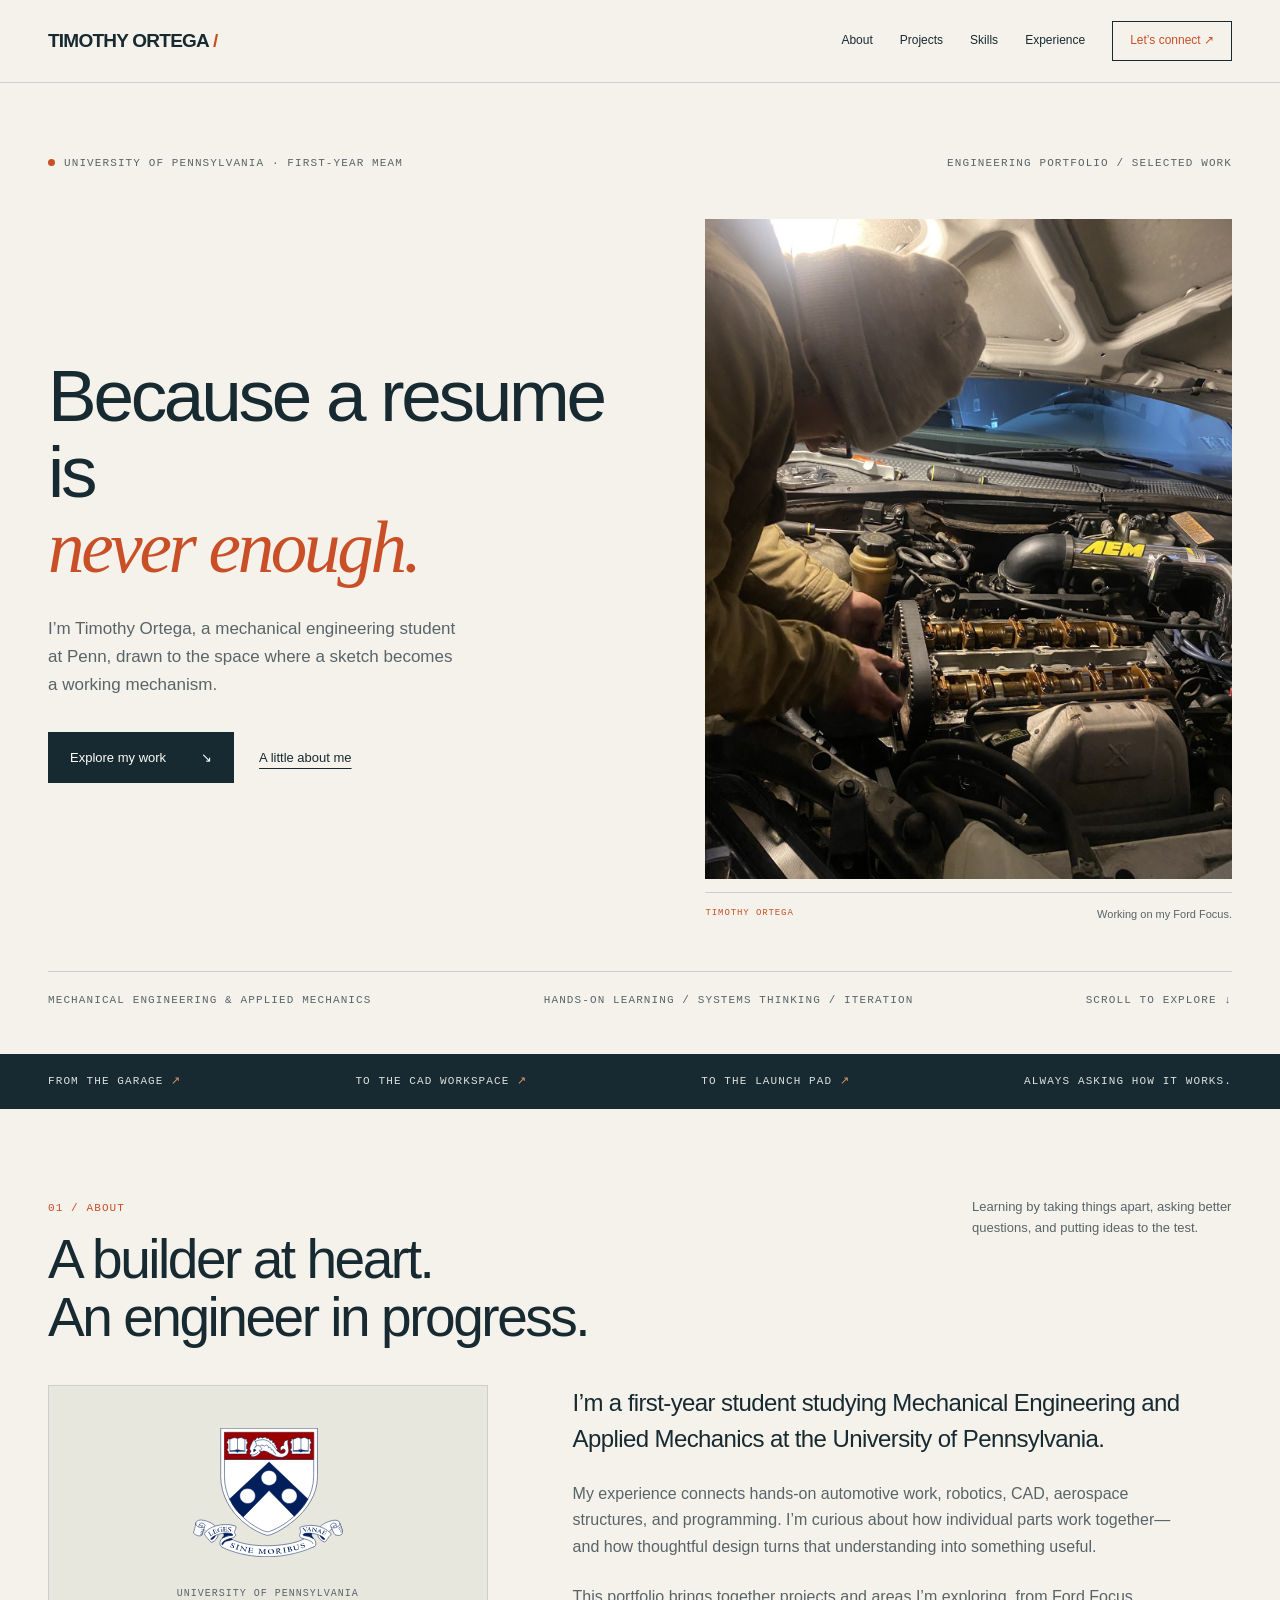
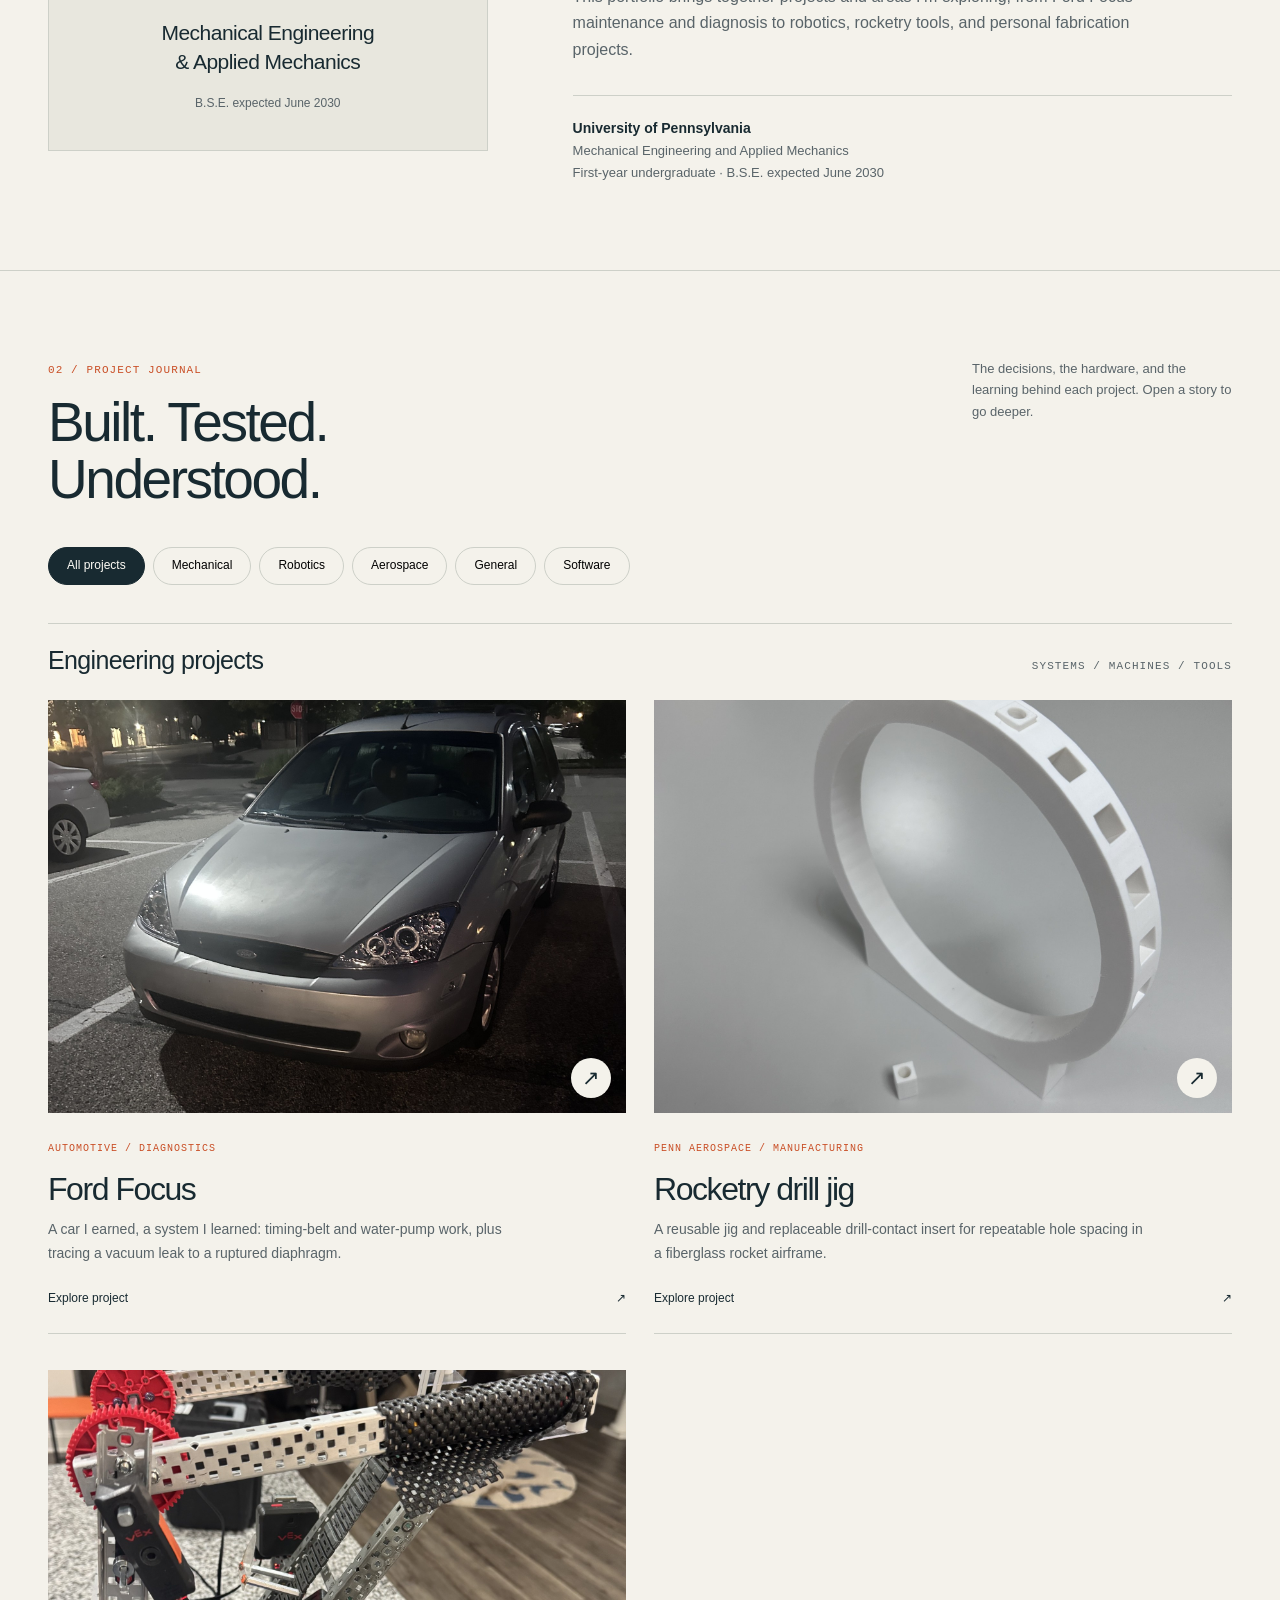
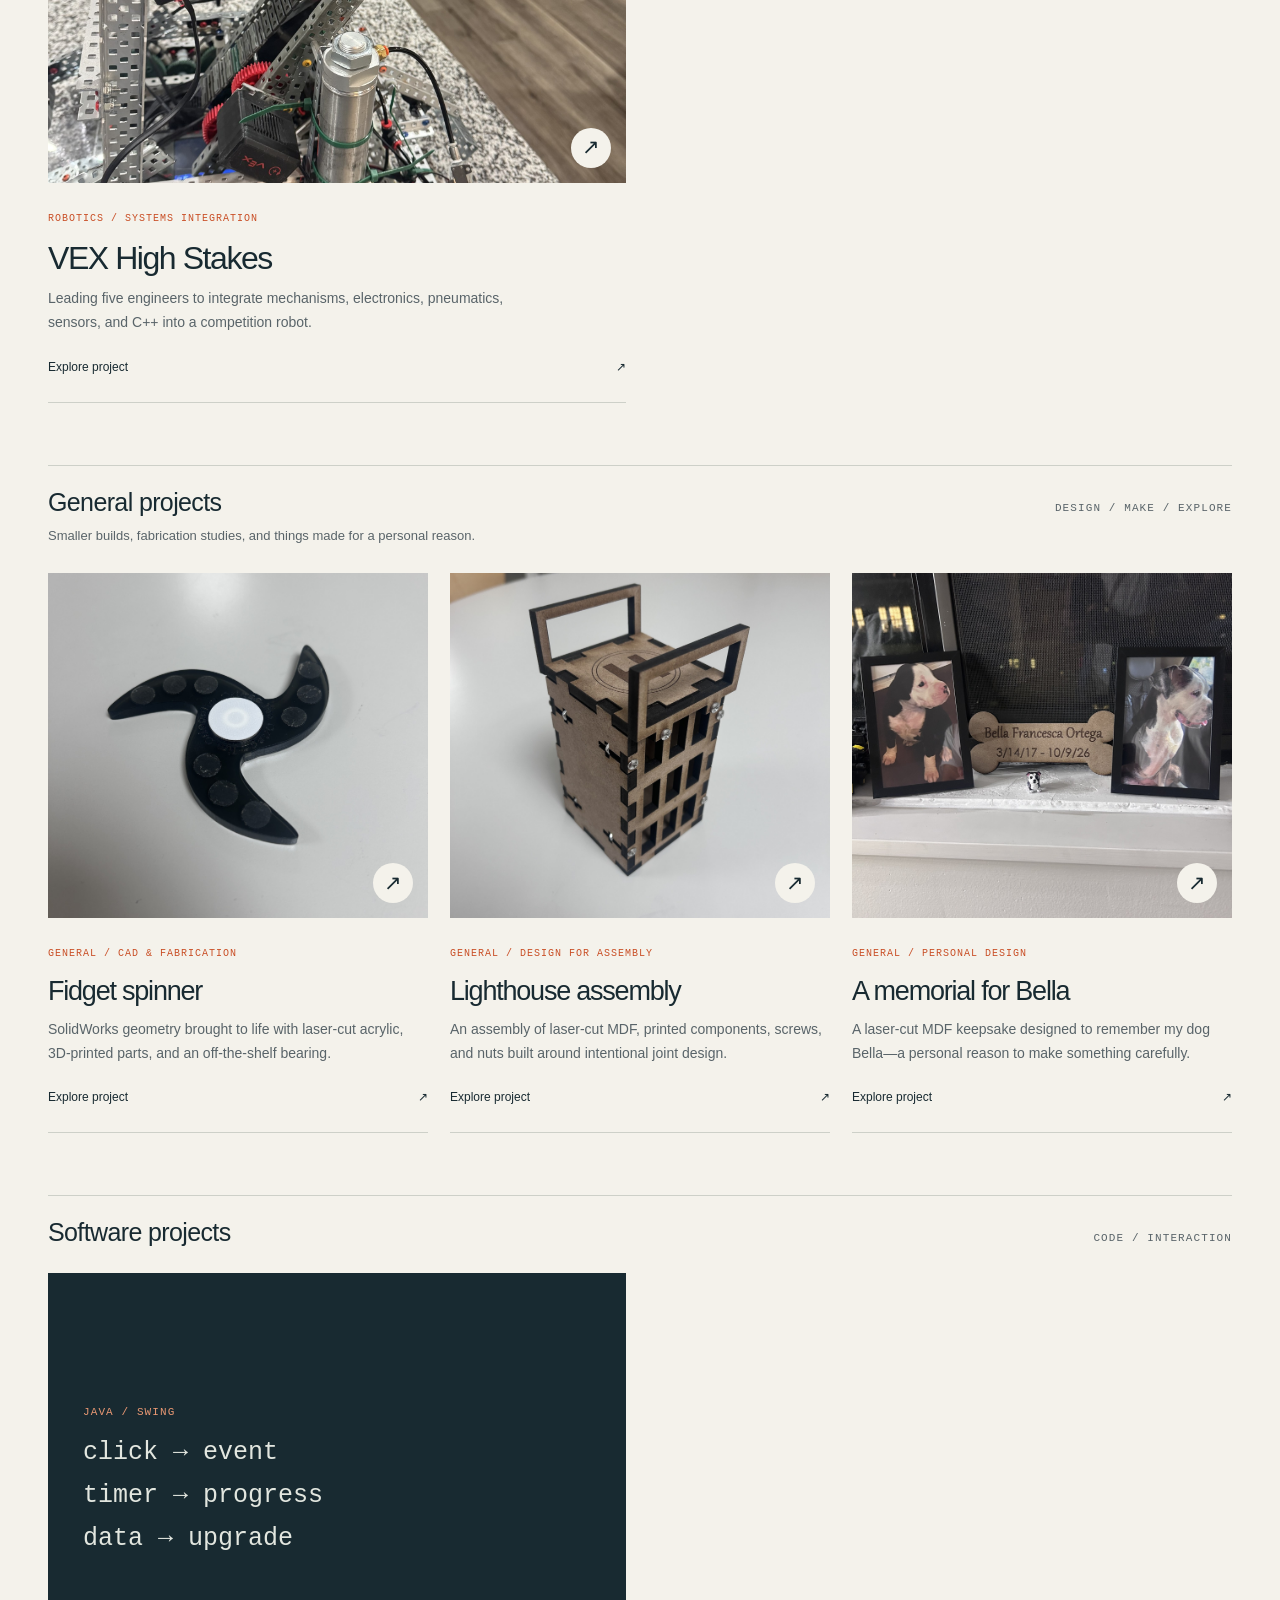
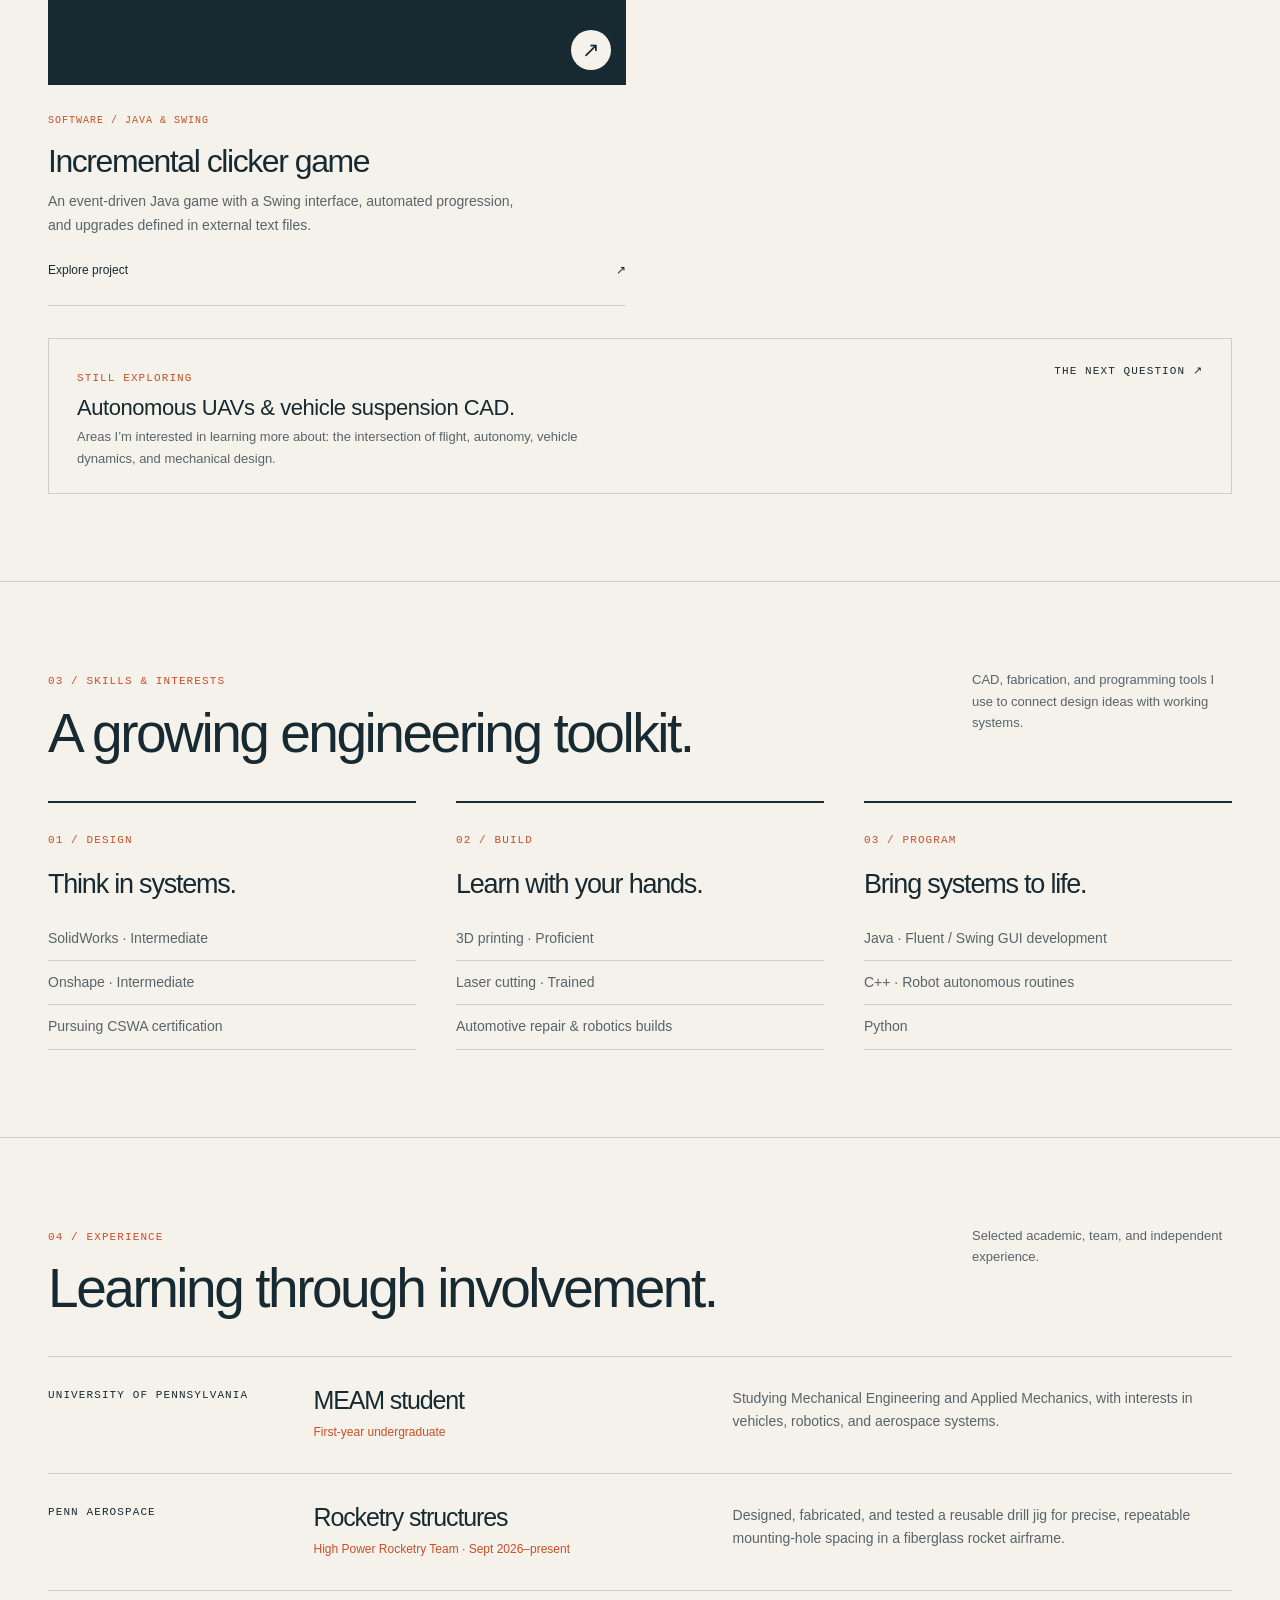
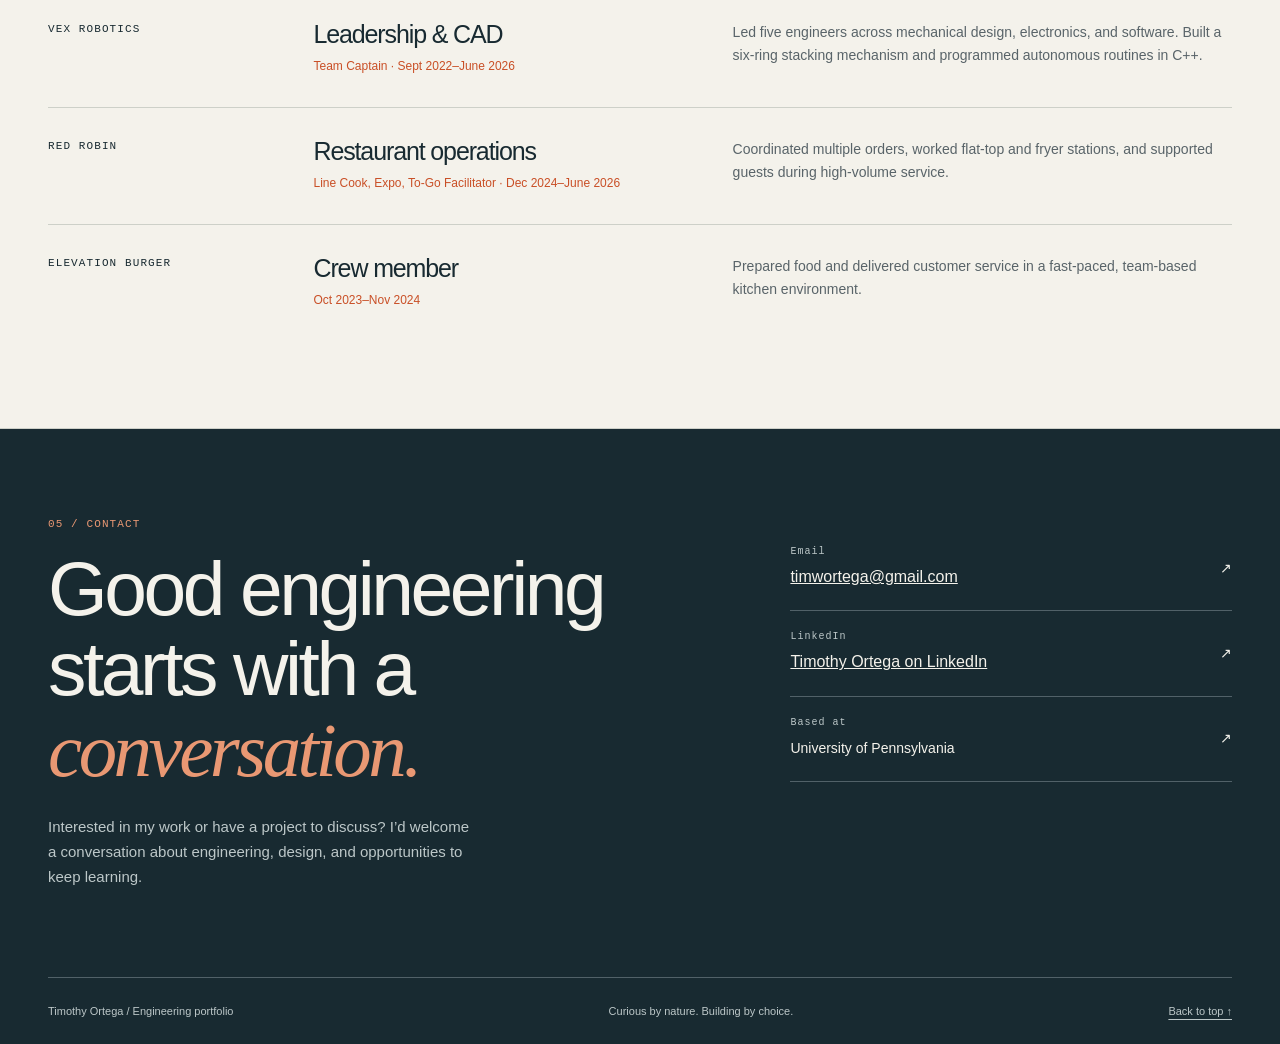
==== commit 41b50a74: "Add files via upload" ====
--- a/index.html
+++ b/index.html
@@ -10,9 +10,9 @@
 <a class="skip" href="#main">Skip to content</a>
 <header><div class="wrap nav"><a class="brand" href="#top" aria-label="Timothy Ortega, home">TIMOTHY ORTEGA<em> /</em></a><button class="menu" aria-controls="navigation" aria-expanded="false">Menu <span aria-hidden="true">+</span></button><nav id="navigation" aria-label="Main navigation"><a href="#about">About</a><a href="#projects">Projects</a><a href="#skills">Skills</a><a href="#experience">Experience</a><a class="nav-contact" href="#contact">Let’s connect <span aria-hidden="true">↗</span></a></nav></div></header>
 <main id="main">
-<div class="hero wrap"><div class="hero-top mono"><span><span class="dot"></span>University of Pennsylvania · First-year MEAM</span><span>Engineering portfolio / Selected work</span></div><div class="hero-grid"><div><h1>Curiosity.<br>Made <span>tangible.</span></h1><p class="intro">I’m Timothy Ortega, a mechanical engineering student at Penn, drawn to the space where a sketch becomes a working mechanism.</p><div class="actions"><a class="btn" href="#projects">Explore my work <span aria-hidden="true">↘</span></a><a class="text-link" href="#about">A little about me</a></div></div><div class="blueprint" role="img" aria-label="Conceptual exploded mechanical assembly illustration, not an actual project CAD model"><span class="plate-label mono">Fig. 01 / The thinking behind the making</span><svg viewBox="0 0 460 460" aria-hidden="true"><g stroke="#718177" stroke-dasharray="4 6" opacity=".65"><path d="M65 350 390 163M68 214 385 396M230 43v375"/></g><g transform="translate(0 -6)"><path d="m113 164 117-67 117 67-117 68Z" fill="#b6c4b3"/><path d="M113 164v26l117 68 117-68v-26M230 232v26"/><ellipse cx="230" cy="164" rx="53" ry="29" fill="#e1e6dc"/><ellipse cx="230" cy="164" rx="22" ry="12"/><path d="M184 149v20m92-20v20"/><g fill="#f4f2eb"><path d="m126 267 104-60 104 60-104 60Z"/><path d="M126 267v24l104 60 104-60v-24M230 327v24"/></g><ellipse cx="230" cy="267" rx="42" ry="24" fill="#a6b7a5"/><ellipse cx="230" cy="267" rx="17" ry="10"/><path d="m108 364 122-71 122 71-122 71Z" fill="#c6d0bf"/><path d="M108 364v13l122 71 122-71v-13M230 435v13"/><ellipse cx="230" cy="364" rx="50" ry="29" fill="#dce3d5"/><ellipse cx="230" cy="364" rx="22" ry="13"/><g stroke="#c94f26" stroke-width="3"><path d="M151 179v71m158-71v71M160 294v42m140-42v42"/></g><path d="M230 69V46m-7 7 7-7 7 7M366 167l25-14m-7-2 7 2-2 8" stroke="#c94f26"/></g></svg><div class="plate-bottom mono"><span>Concept study · Exploded assembly</span><span>01—03</span></div></div></div><div class="hero-footer mono"><span>Mechanical Engineering & Applied Mechanics</span><span>Hands-on learning / Systems thinking / Iteration</span><span>Scroll to explore ↓</span></div></div>
+<div class="hero wrap"><div class="hero-top mono"><span><span class="dot"></span>University of Pennsylvania · First-year MEAM</span><span>Engineering portfolio / Selected work</span></div><div class="hero-grid"><div><h1>Because a resume is <span>never enough.</span></h1><p class="intro">I’m Timothy Ortega, a mechanical engineering student at Penn, drawn to the space where a sketch becomes a working mechanism.</p><div class="actions"><a class="btn" href="#projects">Explore my work <span aria-hidden="true">↘</span></a><a class="text-link" href="#about">A little about me</a></div></div><figure class="hero-photo"><img src="assets/images/timothy-working-on-focus.jpg" alt="Timothy Ortega working on the exposed engine of his Ford Focus" width="1350" height="1800" fetchpriority="high" decoding="async"><figcaption><span class="mono">Timothy Ortega</span><span>Working on my Ford Focus.</span></figcaption></figure></div><div class="hero-footer mono"><span>Mechanical Engineering & Applied Mechanics</span><span>Hands-on learning / Systems thinking / Iteration</span><span>Scroll to explore ↓</span></div></div>
 <div class="ticker"><div class="wrap mono"><span>From the garage <b>↗</b></span><span>To the CAD workspace <b>↗</b></span><span>To the launch pad <b>↗</b></span><span>Always asking how it works.</span></div></div>
-<section id="about"><div class="wrap"><div class="section-head"><div><span class="section-no">01 / About</span><h2>A builder at heart.<br>An engineer in progress.</h2></div><p class="section-aside">Learning by taking things apart, asking better questions, and putting ideas to the test.</p></div><div class="about-grid"><div class="portrait" role="img" aria-label="Placeholder for a personal workshop portrait"><svg viewBox="0 0 100 100" aria-hidden="true"><circle cx="50" cy="34" r="17"/><path d="M18 87c0-37 64-37 64 0M10 10h18M10 10v18m80-18H72m18 0v18M10 90h18M10 90V72m80 18H72m18 0V72"/></svg><span class="mono">[Your photo here]</span><span style="font-size:12px">A workshop, a project, or simply you.</span></div><div><p class="about-copy">I’m a first-year student studying Mechanical Engineering and Applied Mechanics at the University of Pennsylvania.</p><p class="about-detail">My experience connects hands-on automotive work, robotics, CAD, aerospace structures, and programming. I’m curious about how individual parts work together—and how thoughtful design turns that understanding into something useful.</p><p class="about-detail">This portfolio brings together projects and areas I’m exploring, from Ford Focus maintenance and diagnosis to robotics, rocketry tools, and personal fabrication projects.</p><div class="education"><div class="penn-mark" aria-hidden="true">P</div><div><strong>University of Pennsylvania</strong><p>Mechanical Engineering and Applied Mechanics</p><p>First-year undergraduate · B.S.E. expected June 2030</p></div></div></div></div></div></section>
+<section id="about"><div class="wrap"><div class="section-head"><div><span class="section-no">01 / About</span><h2>A builder at heart.<br>An engineer in progress.</h2></div><p class="section-aside">Learning by taking things apart, asking better questions, and putting ideas to the test.</p></div><div class="about-grid"><div class="penn-card"><img src="assets/images/upenn-shield.svg" alt="University of Pennsylvania shield and banner" loading="lazy" decoding="async"><span class="mono">University of Pennsylvania</span><p>Mechanical Engineering<br>&amp; Applied Mechanics</p><span class="penn-card-year">B.S.E. expected June 2030</span></div><div><p class="about-copy">I’m a first-year student studying Mechanical Engineering and Applied Mechanics at the University of Pennsylvania.</p><p class="about-detail">My experience connects hands-on automotive work, robotics, CAD, aerospace structures, and programming. I’m curious about how individual parts work together—and how thoughtful design turns that understanding into something useful.</p><p class="about-detail">This portfolio brings together projects and areas I’m exploring, from Ford Focus maintenance and diagnosis to robotics, rocketry tools, and personal fabrication projects.</p><div class="education"><div><strong>University of Pennsylvania</strong><p>Mechanical Engineering and Applied Mechanics</p><p>First-year undergraduate · B.S.E. expected June 2030</p></div></div></div></div></div></section>
 <section id="projects"><div class="wrap"><div class="section-head"><div><span class="section-no">02 / Project journal</span><h2>Built. Tested.<br>Understood.</h2></div><p class="section-aside">The decisions, the hardware, and the learning behind each project. Open a story to go deeper.</p></div><div class="filters" aria-label="Filter projects"><button class="filter" data-filter="all" aria-pressed="true">All projects</button><button class="filter" data-filter="mechanical" aria-pressed="false">Mechanical</button><button class="filter" data-filter="robotics" aria-pressed="false">Robotics</button><button class="filter" data-filter="aerospace" aria-pressed="false">Aerospace</button><button class="filter" data-filter="general" aria-pressed="false">General</button><button class="filter" data-filter="software" aria-pressed="false">Software</button></div><p id="filter-status" class="sr-only" aria-live="polite"></p><div class="project-collection"><div class="collection-heading"><h3>Engineering projects</h3><span class="mono">Systems / Machines / Tools</span></div><div class="project-grid"><article class="project case-card" data-category="mechanical"><a class="card-link" href="projects/ford-focus.html"><div class="card-media"><img src="assets/images/ford-focus.jpg" alt="Timothy’s silver Ford Focus" loading="lazy" decoding="async"><span class="card-arrow" aria-hidden="true">↗</span></div><div class="card-copy"><span class="mono card-label">Automotive / Diagnostics</span><h3>Ford Focus</h3><p>A car I earned, a system I learned: timing-belt and water-pump work, plus tracing a vacuum leak to a ruptured diaphragm.</p><span class="read-case">Explore project <span aria-hidden="true">↗</span></span></div></a></article><article class="project case-card" data-category="aerospace"><a class="card-link" href="projects/rocketry.html"><div class="card-media"><img src="assets/images/drill-jig.jpg" alt="White drill jig with a separate replaceable insert" loading="lazy" decoding="async"><span class="card-arrow" aria-hidden="true">↗</span></div><div class="card-copy"><span class="mono card-label">Penn Aerospace / Manufacturing</span><h3>Rocketry drill jig</h3><p>A reusable jig and replaceable drill-contact insert for repeatable hole spacing in a fiberglass rocket airframe.</p><span class="read-case">Explore project <span aria-hidden="true">↗</span></span></div></a></article><article class="project case-card" data-category="robotics"><a class="card-link" href="projects/robotics.html"><div class="card-media"><img src="assets/images/vex-robot.jpg" alt="VEX robot intake, drivetrain structure, motors, wiring, and pneumatic hardware" loading="lazy" decoding="async"><span class="card-arrow" aria-hidden="true">↗</span></div><div class="card-copy"><span class="mono card-label">Robotics / Systems integration</span><h3>VEX High Stakes</h3><p>Leading five engineers to integrate mechanisms, electronics, pneumatics, sensors, and C++ into a competition robot.</p><span class="read-case">Explore project <span aria-hidden="true">↗</span></span></div></a></article></div></div><div class="project-collection"><div class="collection-heading"><div><h3>General projects</h3><p>Smaller builds, fabrication studies, and things made for a personal reason.</p></div><span class="mono">Design / Make / Explore</span></div><div class="project-grid general-grid"><article class="project case-card" data-category="general"><a class="card-link" href="projects/fidget-spinner.html"><div class="card-media"><img src="assets/images/fidget-spinner.jpg" alt="Black three-lobed fidget spinner with a white center cap" loading="lazy" decoding="async"><span class="card-arrow" aria-hidden="true">↗</span></div><div class="card-copy"><span class="mono card-label">General / CAD & fabrication</span><h3>Fidget spinner</h3><p>SolidWorks geometry brought to life with laser-cut acrylic, 3D-printed parts, and an off-the-shelf bearing.</p><span class="read-case">Explore project <span aria-hidden="true">↗</span></span></div></a></article><article class="project case-card" data-category="general"><a class="card-link" href="projects/lighthouse.html"><div class="card-media"><img src="assets/images/lighthouse.jpg" alt="Laser-cut MDF lighthouse assembly with interlocking panels and screws" loading="lazy" decoding="async"><span class="card-arrow" aria-hidden="true">↗</span></div><div class="card-copy"><span class="mono card-label">General / Design for assembly</span><h3>Lighthouse assembly</h3><p>An assembly of laser-cut MDF, printed components, screws, and nuts built around intentional joint design.</p><span class="read-case">Explore project <span aria-hidden="true">↗</span></span></div></a></article><article class="project case-card" data-category="general"><a class="card-link" href="projects/bella-memorial.html"><div class="card-media"><img src="assets/images/bella-memorial.jpg" alt="Bone-shaped MDF memorial for Bella between two framed photographs" loading="lazy" decoding="async"><span class="card-arrow" aria-hidden="true">↗</span></div><div class="card-copy"><span class="mono card-label">General / Personal design</span><h3>A memorial for Bella</h3><p>A laser-cut MDF keepsake designed to remember my dog Bella—a personal reason to make something carefully.</p><span class="read-case">Explore project <span aria-hidden="true">↗</span></span></div></a></article></div></div><div class="project-collection"><div class="collection-heading"><h3>Software projects</h3><span class="mono">Code / Interaction</span></div><div class="project-grid"><article class="project case-card" data-category="software"><a class="card-link" href="projects/clicker-game.html"><div class="card-media"><div class="code-art" aria-hidden="true"><span class="mono">JAVA / SWING</span><span class="code-line">click → event</span><span class="code-line">timer → progress</span><span class="code-line">data → upgrade</span></div><span class="card-arrow" aria-hidden="true">↗</span></div><div class="card-copy"><span class="mono card-label">Software / Java & Swing</span><h3>Incremental clicker game</h3><p>An event-driven Java game with a Swing interface, automated progression, and upgrades defined in external text files.</p><span class="read-case">Explore project <span aria-hidden="true">↗</span></span></div></a></article></div></div><div class="exploring"><div><span class="mono" style="color:var(--orange)">Still exploring</span><h3>Autonomous UAVs & vehicle suspension CAD.</h3><p>Areas I’m interested in learning more about: the intersection of flight, autonomy, vehicle dynamics, and mechanical design.</p></div><span class="mono">The next question ↗</span></div></div></section>
 <section id="skills"><div class="wrap"><div class="section-head"><div><span class="section-no">03 / Skills & interests</span><h2>A growing engineering toolkit.</h2></div><p class="section-aside">CAD, fabrication, and programming tools I use to connect design ideas with working systems.</p></div><div class="skill-grid"><div class="skill"><span class="num mono">01 / Design</span><h3>Think in systems.</h3><ul><li>SolidWorks · Intermediate</li><li>Onshape · Intermediate</li><li>Pursuing CSWA certification</li></ul></div><div class="skill"><span class="num mono">02 / Build</span><h3>Learn with your hands.</h3><ul><li>3D printing · Proficient</li><li>Laser cutting · Trained</li><li>Automotive repair & robotics builds</li></ul></div><div class="skill"><span class="num mono">03 / Program</span><h3>Bring systems to life.</h3><ul><li>Java · Fluent / Swing GUI development</li><li>C++ · Robot autonomous routines</li><li>Python</li></ul></div></div></div></section>
 <section id="experience"><div class="wrap"><div class="section-head"><div><span class="section-no">04 / Experience</span><h2>Learning through involvement.</h2></div><p class="section-aside">Selected academic, team, and independent experience.</p></div><div class="experience-row"><span class="mono">University of Pennsylvania</span><div><h3>MEAM student</h3><p class="role">First-year undergraduate</p></div><p>Studying Mechanical Engineering and Applied Mechanics, with interests in vehicles, robotics, and aerospace systems.</p></div><div class="experience-row"><span class="mono">Penn Aerospace</span><div><h3>Rocketry structures</h3><p class="role">High Power Rocketry Team · Sept 2026–present</p></div><p>Designed, fabricated, and tested a reusable drill jig for precise, repeatable mounting-hole spacing in a fiberglass rocket airframe.</p></div><div class="experience-row"><span class="mono">VEX Robotics</span><div><h3>Leadership & CAD</h3><p class="role">Team Captain · Sept 2022–June 2026</p></div><p>Led five engineers across mechanical design, electronics, and software. Built a six-ring stacking mechanism and programmed autonomous routines in C++.</p></div><div class="experience-row"><span class="mono">Red Robin</span><div><h3>Restaurant operations</h3><p class="role">Line Cook, Expo, To-Go Facilitator · Dec 2024–June 2026</p></div><p>Coordinated multiple orders, worked flat-top and fryer stations, and supported guests during high-volume service.</p></div><div class="experience-row"><span class="mono">Elevation Burger</span><div><h3>Crew member</h3><p class="role">Oct 2023–Nov 2024</p></div><p>Prepared food and delivered customer service in a fast-paced, team-based kitchen environment.</p></div></div></section>
--- a/assets/projects.css
+++ b/assets/projects.css
@@ -11,3 +11,7 @@
 @media(max-width:700px){.project-collection{margin-top:28px}.project-collection+.project-collection{margin-top:45px}.collection-heading{display:block}.collection-heading>.mono{display:none}.general-grid{grid-template-columns:1fr}.general-grid .card-media{aspect-ratio:1.4}.card-copy h3,.general-grid .card-copy h3{font-size:30px}.card-media img{transition:none}.case-breadcrumb{padding-top:24px;font-size:9px;align-items:center}.case-breadcrumb span{text-align:right;max-width:160px}.case-heading{padding:43px 0 30px}.case-heading h1{font-size:54px;overflow-wrap:break-word}.case-subtitle{font-size:19px}.case-hero-image img{height:380px}.photo figcaption{font-size:11px}.enlarge{opacity:1;font-size:8px;padding:6px 8px}.case-overview{grid-template-columns:1fr;gap:28px;padding:36px 0 44px}.case-intro{font-size:22px}.case-facts{padding-left:22px}.story-section{grid-template-columns:1fr;gap:18px;padding:42px 0}.story-label{font-size:10px}.story-copy p{font-size:15px}.story-copy h2{font-size:36px;margin-bottom:22px}.gallery.two{grid-template-columns:1fr;gap:28px}.gallery img{height:400px}.gallery.diagrams img{height:520px;padding:18px}.feature-photo img{height:440px}.case-page .takeaway{margin:43px 0;padding:29px 24px}.takeaway h2{font-size:36px}.takeaway p{font-size:15px}.model-grid{grid-template-columns:1fr;gap:0}.model-stage,.model-grid .model-stage{height:390px}.model-title{flex-direction:row;align-items:center;padding:18px}.model-title h3{font-size:21px}.model-title .mono{font-size:8px}.model-toolbar{gap:13px;padding:16px}.model-status{flex-basis:100%}.model-section,.video-section{padding:44px 0}.system-strip{grid-template-columns:1fr}.system-strip>div{padding:23px}.system-strip>div+div{border-left:0;border-top:1px solid var(--line)}.case-next{align-items:start;padding-bottom:45px}.case-next>a:first-child{max-width:120px}.case-next strong{font-size:23px;max-width:190px}.case-code-hero{padding:35px 25px}.photo-dialog{padding:15px}.photo-dialog img{height:calc(80vh - 100px)}}
 @media(prefers-reduced-motion:reduce){.card-media img,.card-arrow,.enlarge{transition:none}.card-link:hover .card-media img{transform:none}}
 @media(min-width:701px) and (max-width:850px){.menu{display:block}nav{display:none;position:absolute;top:82px;left:0;right:0;background:var(--paper);padding:22px;flex-direction:column;border-bottom:1px solid var(--line);align-items:stretch}nav.open{display:flex}nav a{padding:5px}}
+/* Personal homepage imagery */
+.hero-grid{grid-template-columns:1.15fr 1fr;gap:52px}.hero h1{font-size:clamp(49px,5.7vw,80px);line-height:1.04;max-width:650px}.hero h1 span{display:block}.hero-photo{margin:0;min-width:0}.hero-photo img{display:block;width:100%;height:auto;aspect-ratio:3/4;object-fit:cover;object-position:center;max-height:660px}.hero-photo figcaption{display:flex;align-items:center;justify-content:space-between;gap:15px;border-top:1px solid var(--line);padding-top:12px;margin-top:13px;font-size:11px;color:var(--muted)}.hero-photo .mono{font-size:9px;color:var(--orange)}.penn-card{background:#e8e7de;padding:36px 25px;display:flex;flex-direction:column;align-items:center;text-align:center;gap:17px;border:1px solid var(--line)}.penn-card img{display:block;width:150px;max-width:65%;height:auto;max-height:230px;object-fit:contain;margin:6px 0 12px}.penn-card>.mono{font-size:10px;color:var(--muted)}.penn-card>p{font-size:21px;letter-spacing:-.025em;line-height:1.4}.penn-card-year{font-size:12px;color:var(--muted)}
+@media(max-width:1000px){.hero-grid{gap:30px}.hero h1{font-size:clamp(48px,6vw,66px)}}
+@media(max-width:700px){.hero-grid{grid-template-columns:1fr;gap:35px}.hero h1{font-size:clamp(49px,11.5vw,76px)}.hero-photo img{max-height:560px;aspect-ratio:3/4}.hero-photo figcaption{font-size:10px}.penn-card{padding:28px 20px}.penn-card img{width:125px;max-height:190px}}
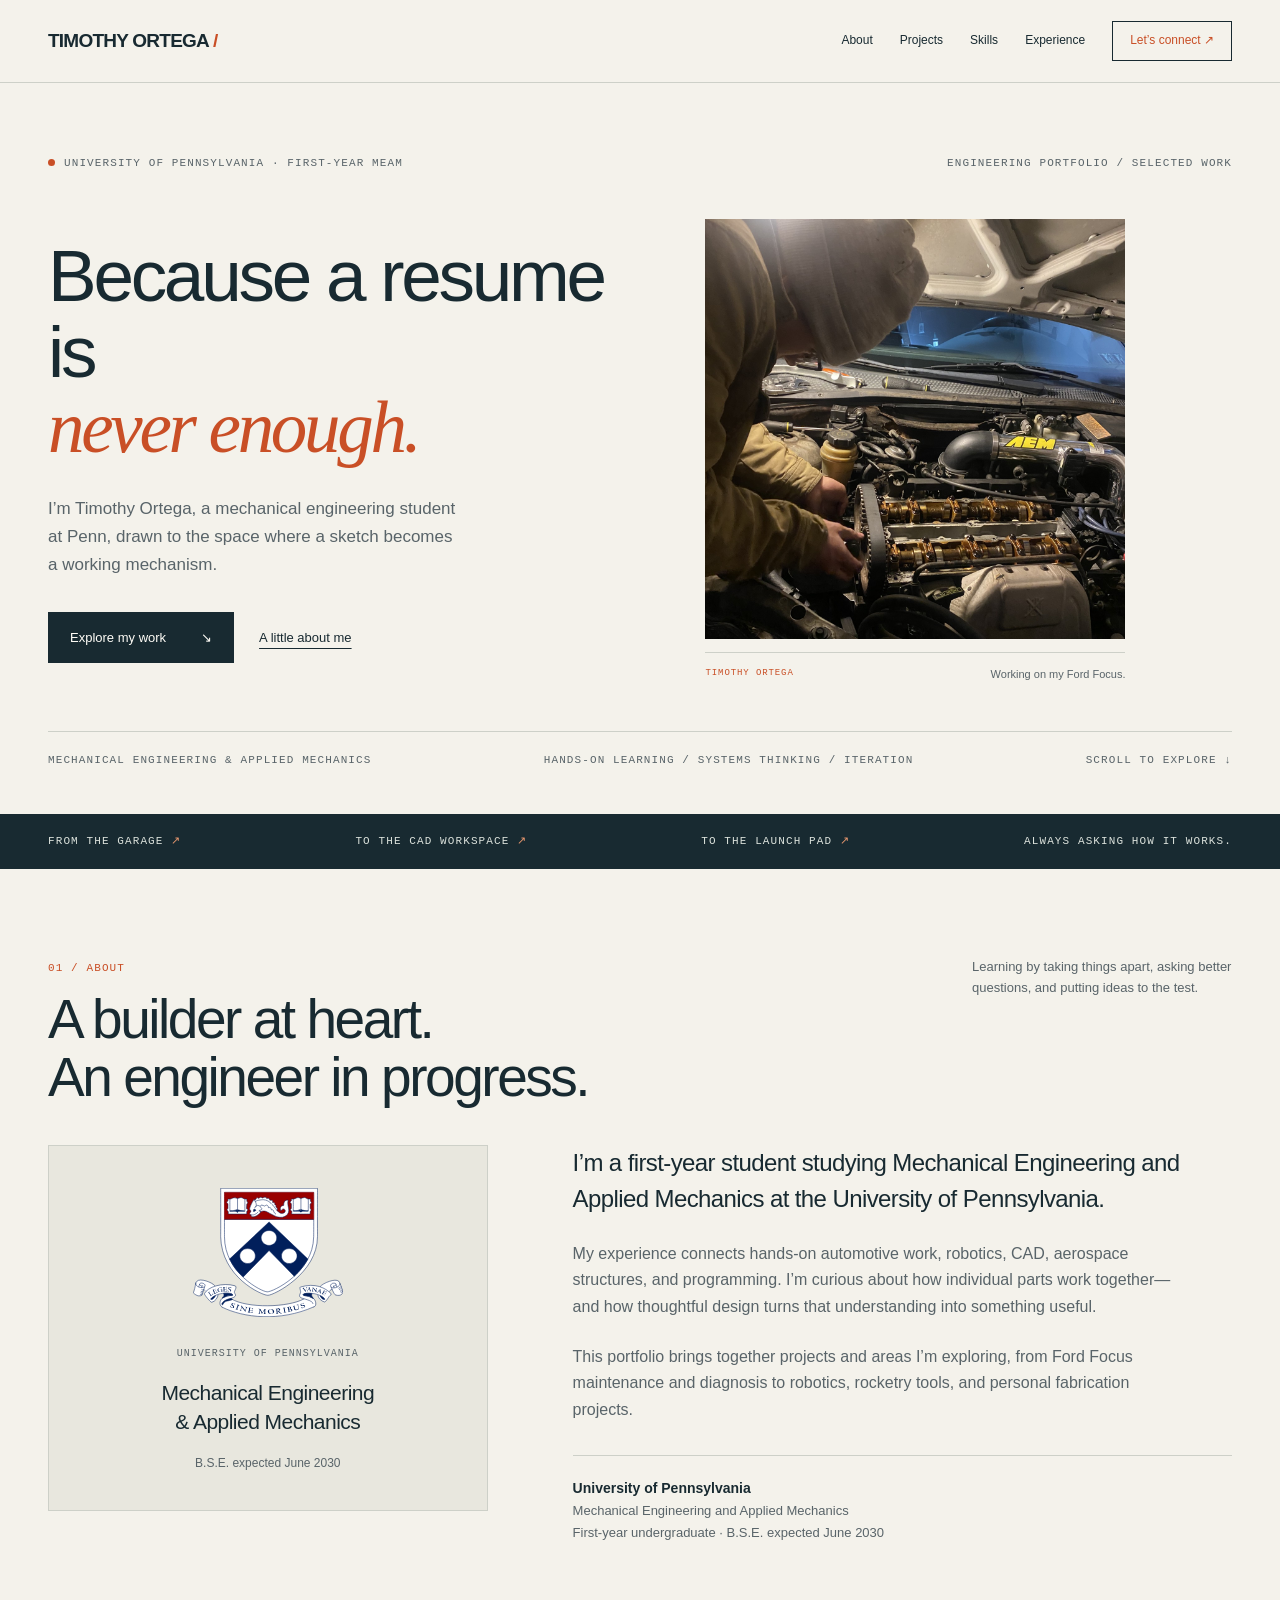
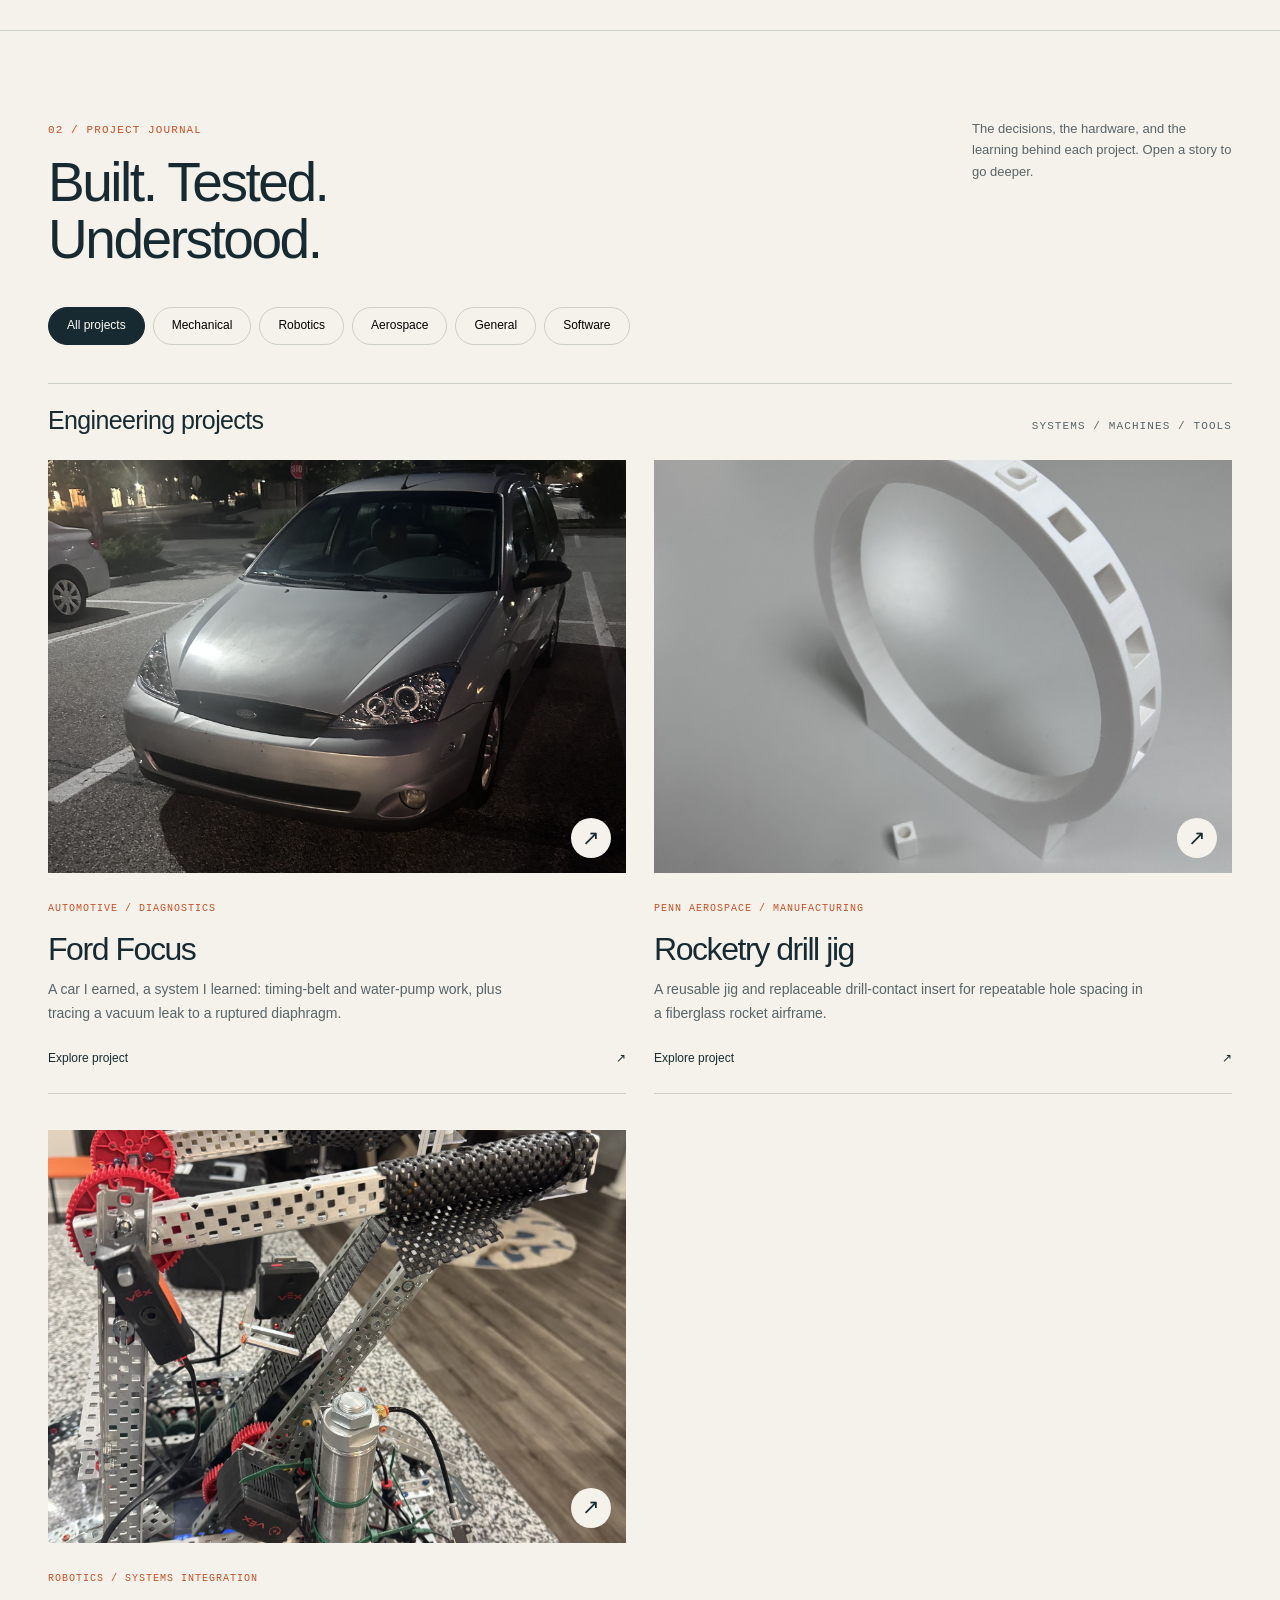
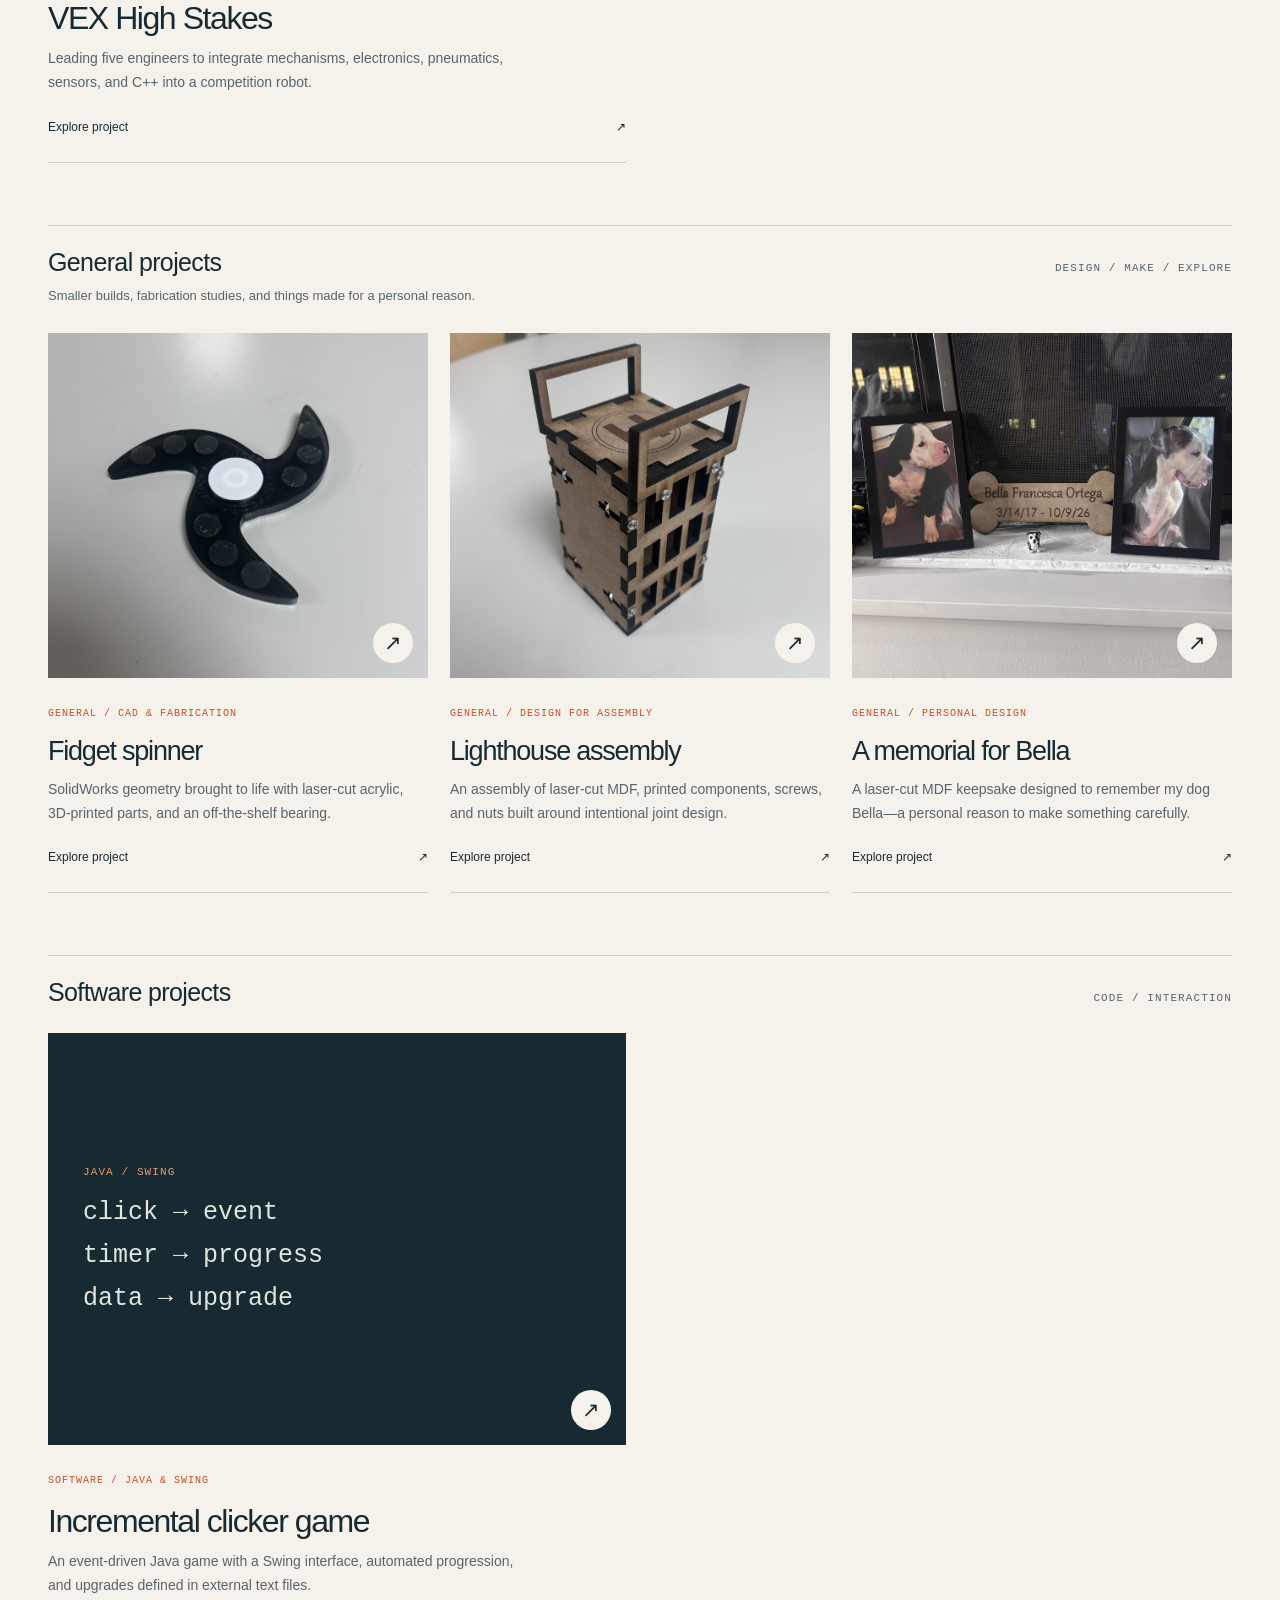
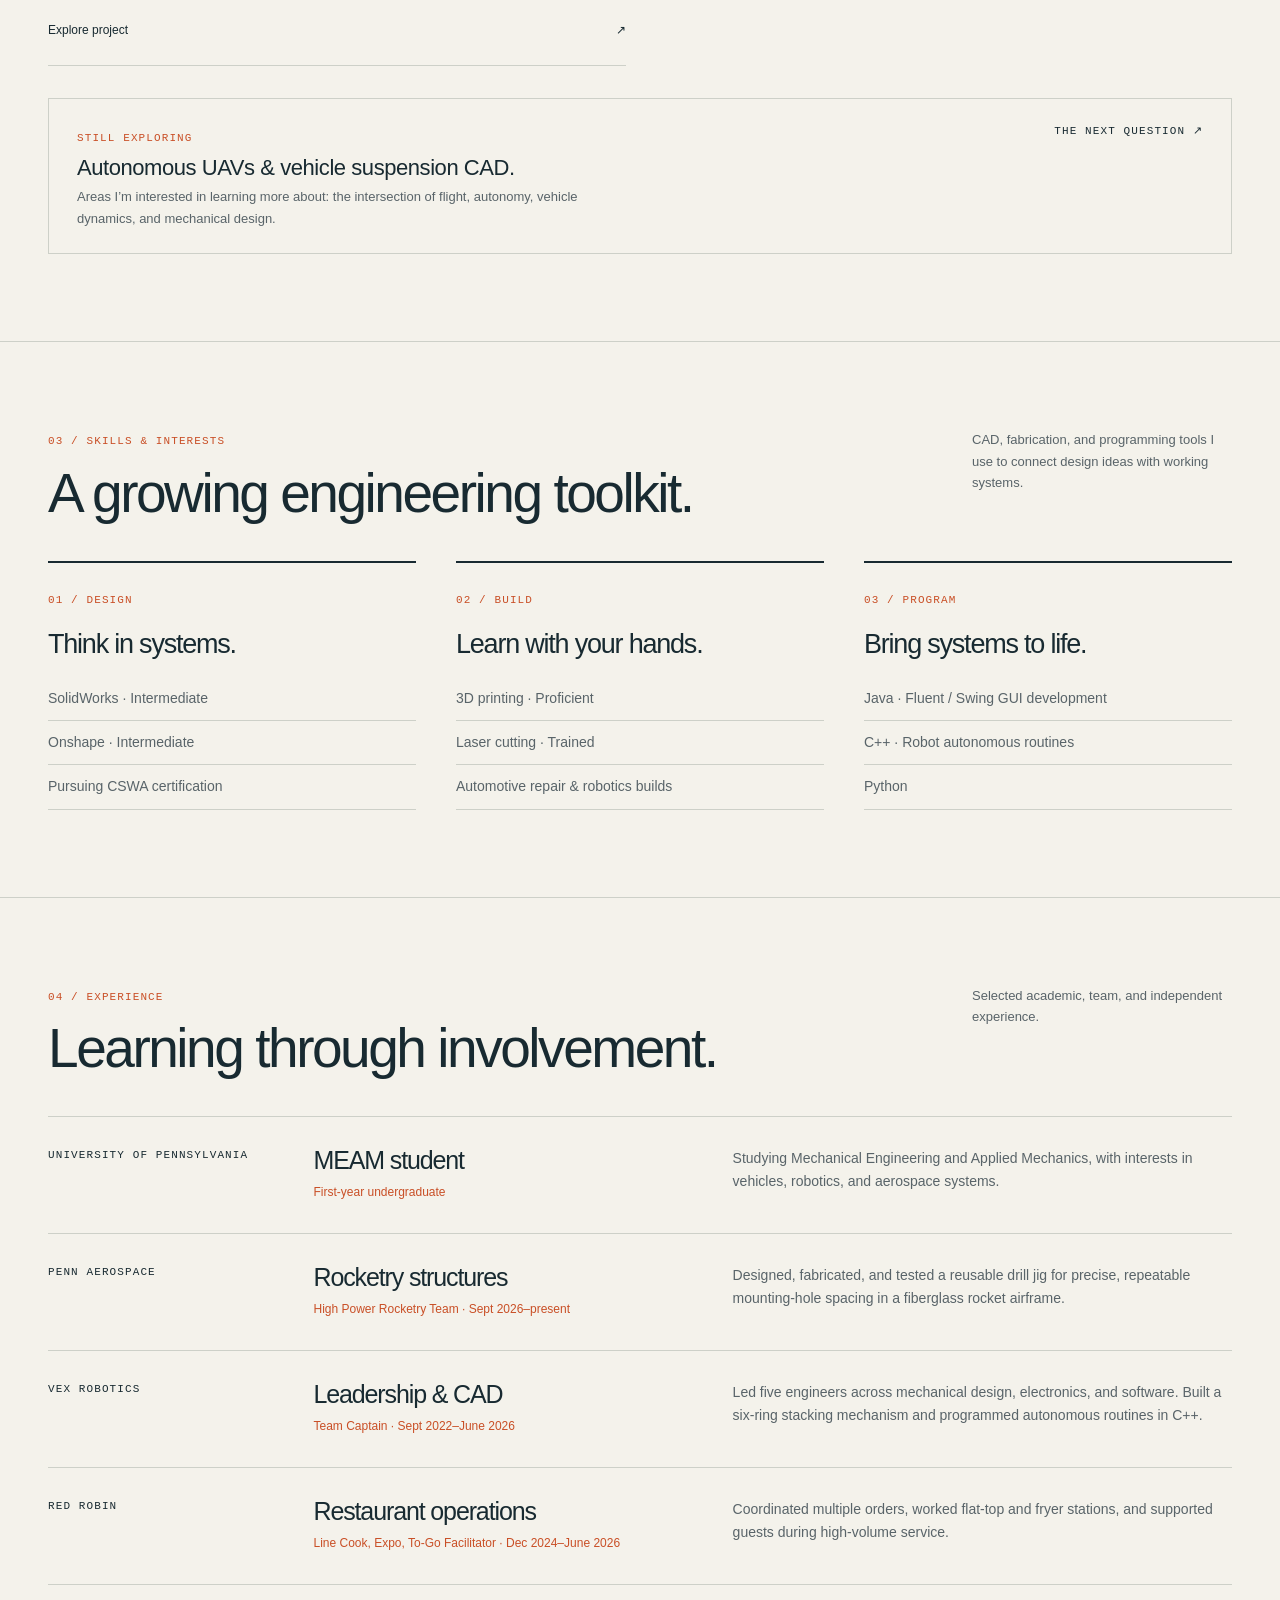
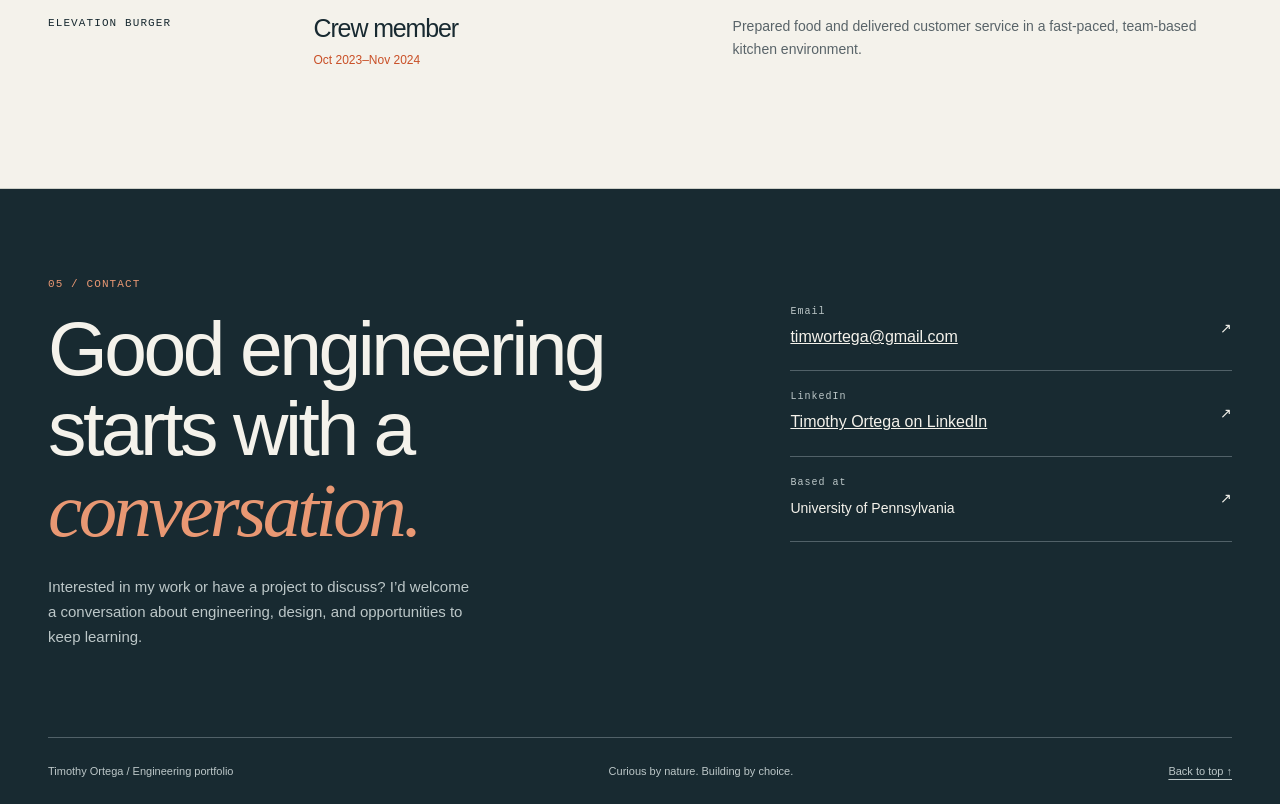
==== commit 5a7b7cb8: "Add files via upload" ====
--- a/index.html
+++ b/index.html
@@ -10,7 +10,7 @@
 <a class="skip" href="#main">Skip to content</a>
 <header><div class="wrap nav"><a class="brand" href="#top" aria-label="Timothy Ortega, home">TIMOTHY ORTEGA<em> /</em></a><button class="menu" aria-controls="navigation" aria-expanded="false">Menu <span aria-hidden="true">+</span></button><nav id="navigation" aria-label="Main navigation"><a href="#about">About</a><a href="#projects">Projects</a><a href="#skills">Skills</a><a href="#experience">Experience</a><a class="nav-contact" href="#contact">Let’s connect <span aria-hidden="true">↗</span></a></nav></div></header>
 <main id="main">
-<div class="hero wrap"><div class="hero-top mono"><span><span class="dot"></span>University of Pennsylvania · First-year MEAM</span><span>Engineering portfolio / Selected work</span></div><div class="hero-grid"><div><h1>Because a resume is <span>never enough.</span></h1><p class="intro">I’m Timothy Ortega, a mechanical engineering student at Penn, drawn to the space where a sketch becomes a working mechanism.</p><div class="actions"><a class="btn" href="#projects">Explore my work <span aria-hidden="true">↘</span></a><a class="text-link" href="#about">A little about me</a></div></div><figure class="hero-photo"><img src="assets/images/timothy-working-on-focus.jpg" alt="Timothy Ortega working on the exposed engine of his Ford Focus" width="1350" height="1800" fetchpriority="high" decoding="async"><figcaption><span class="mono">Timothy Ortega</span><span>Working on my Ford Focus.</span></figcaption></figure></div><div class="hero-footer mono"><span>Mechanical Engineering & Applied Mechanics</span><span>Hands-on learning / Systems thinking / Iteration</span><span>Scroll to explore ↓</span></div></div>
+<div class="hero wrap"><div class="hero-top mono"><span><span class="dot"></span>University of Pennsylvania · First-year MEAM</span><span>Engineering portfolio / Selected work</span></div><div class="hero-grid"><div><h1>Because a resume is <span>never enough.</span></h1><p class="intro">I’m Timothy Ortega, a mechanical engineering student at Penn, drawn to the space where a sketch becomes a working mechanism.</p><div class="actions"><a class="btn" href="#projects">Explore my work <span aria-hidden="true">↘</span></a><a class="text-link" href="#about">A little about me</a></div></div><figure class="hero-photo" style="width:100%;max-width:420px;margin:0"><img src="assets/images/timothy-working-on-focus.jpg" alt="Timothy Ortega working on the exposed engine of his Ford Focus" width="420" height="420" style="display:block;width:100%;height:auto;aspect-ratio:1/1;object-fit:cover;object-position:50% 40%" fetchpriority="high" decoding="async"><figcaption><span class="mono">Timothy Ortega</span><span>Working on my Ford Focus.</span></figcaption></figure></div><div class="hero-footer mono"><span>Mechanical Engineering & Applied Mechanics</span><span>Hands-on learning / Systems thinking / Iteration</span><span>Scroll to explore ↓</span></div></div>
 <div class="ticker"><div class="wrap mono"><span>From the garage <b>↗</b></span><span>To the CAD workspace <b>↗</b></span><span>To the launch pad <b>↗</b></span><span>Always asking how it works.</span></div></div>
 <section id="about"><div class="wrap"><div class="section-head"><div><span class="section-no">01 / About</span><h2>A builder at heart.<br>An engineer in progress.</h2></div><p class="section-aside">Learning by taking things apart, asking better questions, and putting ideas to the test.</p></div><div class="about-grid"><div class="penn-card"><img src="assets/images/upenn-shield.svg" alt="University of Pennsylvania shield and banner" loading="lazy" decoding="async"><span class="mono">University of Pennsylvania</span><p>Mechanical Engineering<br>&amp; Applied Mechanics</p><span class="penn-card-year">B.S.E. expected June 2030</span></div><div><p class="about-copy">I’m a first-year student studying Mechanical Engineering and Applied Mechanics at the University of Pennsylvania.</p><p class="about-detail">My experience connects hands-on automotive work, robotics, CAD, aerospace structures, and programming. I’m curious about how individual parts work together—and how thoughtful design turns that understanding into something useful.</p><p class="about-detail">This portfolio brings together projects and areas I’m exploring, from Ford Focus maintenance and diagnosis to robotics, rocketry tools, and personal fabrication projects.</p><div class="education"><div><strong>University of Pennsylvania</strong><p>Mechanical Engineering and Applied Mechanics</p><p>First-year undergraduate · B.S.E. expected June 2030</p></div></div></div></div></div></section>
 <section id="projects"><div class="wrap"><div class="section-head"><div><span class="section-no">02 / Project journal</span><h2>Built. Tested.<br>Understood.</h2></div><p class="section-aside">The decisions, the hardware, and the learning behind each project. Open a story to go deeper.</p></div><div class="filters" aria-label="Filter projects"><button class="filter" data-filter="all" aria-pressed="true">All projects</button><button class="filter" data-filter="mechanical" aria-pressed="false">Mechanical</button><button class="filter" data-filter="robotics" aria-pressed="false">Robotics</button><button class="filter" data-filter="aerospace" aria-pressed="false">Aerospace</button><button class="filter" data-filter="general" aria-pressed="false">General</button><button class="filter" data-filter="software" aria-pressed="false">Software</button></div><p id="filter-status" class="sr-only" aria-live="polite"></p><div class="project-collection"><div class="collection-heading"><h3>Engineering projects</h3><span class="mono">Systems / Machines / Tools</span></div><div class="project-grid"><article class="project case-card" data-category="mechanical"><a class="card-link" href="projects/ford-focus.html"><div class="card-media"><img src="assets/images/ford-focus.jpg" alt="Timothy’s silver Ford Focus" loading="lazy" decoding="async"><span class="card-arrow" aria-hidden="true">↗</span></div><div class="card-copy"><span class="mono card-label">Automotive / Diagnostics</span><h3>Ford Focus</h3><p>A car I earned, a system I learned: timing-belt and water-pump work, plus tracing a vacuum leak to a ruptured diaphragm.</p><span class="read-case">Explore project <span aria-hidden="true">↗</span></span></div></a></article><article class="project case-card" data-category="aerospace"><a class="card-link" href="projects/rocketry.html"><div class="card-media"><img src="assets/images/drill-jig.jpg" alt="White drill jig with a separate replaceable insert" loading="lazy" decoding="async"><span class="card-arrow" aria-hidden="true">↗</span></div><div class="card-copy"><span class="mono card-label">Penn Aerospace / Manufacturing</span><h3>Rocketry drill jig</h3><p>A reusable jig and replaceable drill-contact insert for repeatable hole spacing in a fiberglass rocket airframe.</p><span class="read-case">Explore project <span aria-hidden="true">↗</span></span></div></a></article><article class="project case-card" data-category="robotics"><a class="card-link" href="projects/robotics.html"><div class="card-media"><img src="assets/images/vex-robot.jpg" alt="VEX robot intake, drivetrain structure, motors, wiring, and pneumatic hardware" loading="lazy" decoding="async"><span class="card-arrow" aria-hidden="true">↗</span></div><div class="card-copy"><span class="mono card-label">Robotics / Systems integration</span><h3>VEX High Stakes</h3><p>Leading five engineers to integrate mechanisms, electronics, pneumatics, sensors, and C++ into a competition robot.</p><span class="read-case">Explore project <span aria-hidden="true">↗</span></span></div></a></article></div></div><div class="project-collection"><div class="collection-heading"><div><h3>General projects</h3><p>Smaller builds, fabrication studies, and things made for a personal reason.</p></div><span class="mono">Design / Make / Explore</span></div><div class="project-grid general-grid"><article class="project case-card" data-category="general"><a class="card-link" href="projects/fidget-spinner.html"><div class="card-media"><img src="assets/images/fidget-spinner.jpg" alt="Black three-lobed fidget spinner with a white center cap" loading="lazy" decoding="async"><span class="card-arrow" aria-hidden="true">↗</span></div><div class="card-copy"><span class="mono card-label">General / CAD & fabrication</span><h3>Fidget spinner</h3><p>SolidWorks geometry brought to life with laser-cut acrylic, 3D-printed parts, and an off-the-shelf bearing.</p><span class="read-case">Explore project <span aria-hidden="true">↗</span></span></div></a></article><article class="project case-card" data-category="general"><a class="card-link" href="projects/lighthouse.html"><div class="card-media"><img src="assets/images/lighthouse.jpg" alt="Laser-cut MDF lighthouse assembly with interlocking panels and screws" loading="lazy" decoding="async"><span class="card-arrow" aria-hidden="true">↗</span></div><div class="card-copy"><span class="mono card-label">General / Design for assembly</span><h3>Lighthouse assembly</h3><p>An assembly of laser-cut MDF, printed components, screws, and nuts built around intentional joint design.</p><span class="read-case">Explore project <span aria-hidden="true">↗</span></span></div></a></article><article class="project case-card" data-category="general"><a class="card-link" href="projects/bella-memorial.html"><div class="card-media"><img src="assets/images/bella-memorial.jpg" alt="Bone-shaped MDF memorial for Bella between two framed photographs" loading="lazy" decoding="async"><span class="card-arrow" aria-hidden="true">↗</span></div><div class="card-copy"><span class="mono card-label">General / Personal design</span><h3>A memorial for Bella</h3><p>A laser-cut MDF keepsake designed to remember my dog Bella—a personal reason to make something carefully.</p><span class="read-case">Explore project <span aria-hidden="true">↗</span></span></div></a></article></div></div><div class="project-collection"><div class="collection-heading"><h3>Software projects</h3><span class="mono">Code / Interaction</span></div><div class="project-grid"><article class="project case-card" data-category="software"><a class="card-link" href="projects/clicker-game.html"><div class="card-media"><div class="code-art" aria-hidden="true"><span class="mono">JAVA / SWING</span><span class="code-line">click → event</span><span class="code-line">timer → progress</span><span class="code-line">data → upgrade</span></div><span class="card-arrow" aria-hidden="true">↗</span></div><div class="card-copy"><span class="mono card-label">Software / Java & Swing</span><h3>Incremental clicker game</h3><p>An event-driven Java game with a Swing interface, automated progression, and upgrades defined in external text files.</p><span class="read-case">Explore project <span aria-hidden="true">↗</span></span></div></a></article></div></div><div class="exploring"><div><span class="mono" style="color:var(--orange)">Still exploring</span><h3>Autonomous UAVs & vehicle suspension CAD.</h3><p>Areas I’m interested in learning more about: the intersection of flight, autonomy, vehicle dynamics, and mechanical design.</p></div><span class="mono">The next question ↗</span></div></div></section>
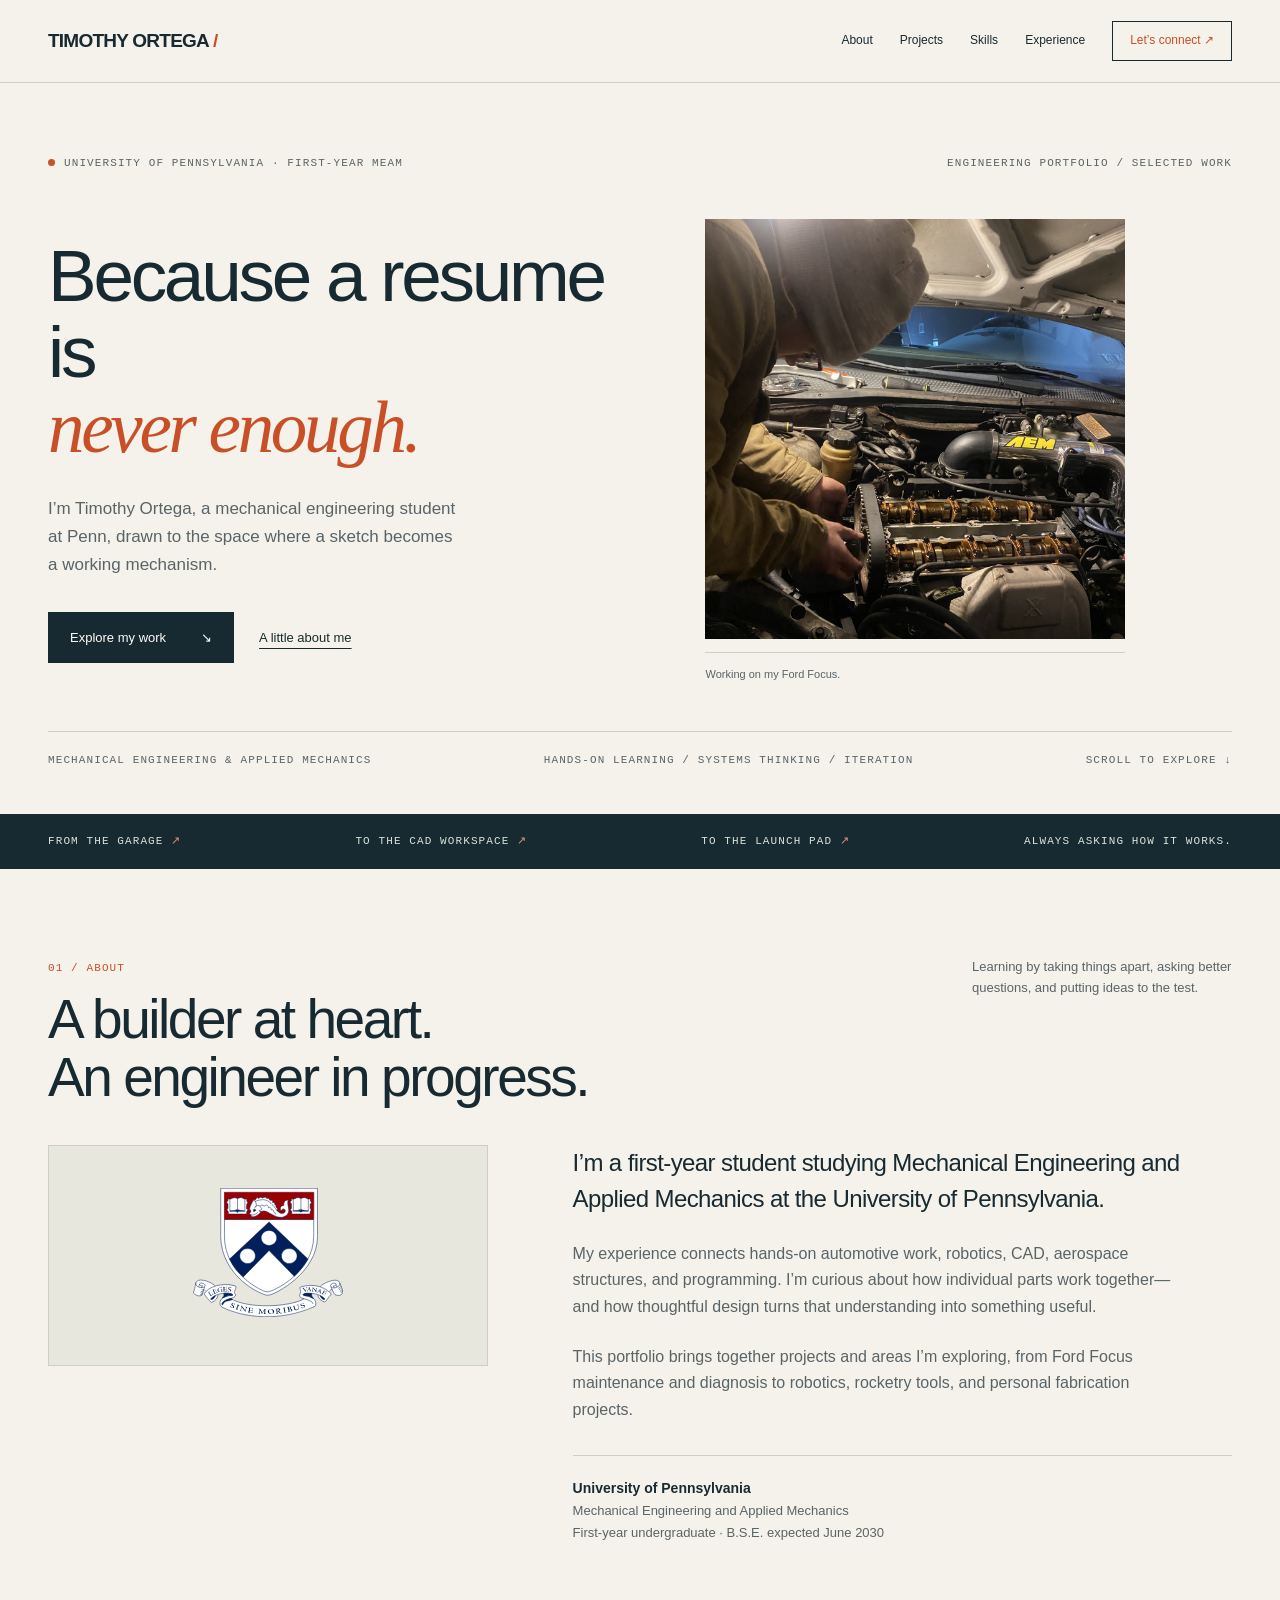
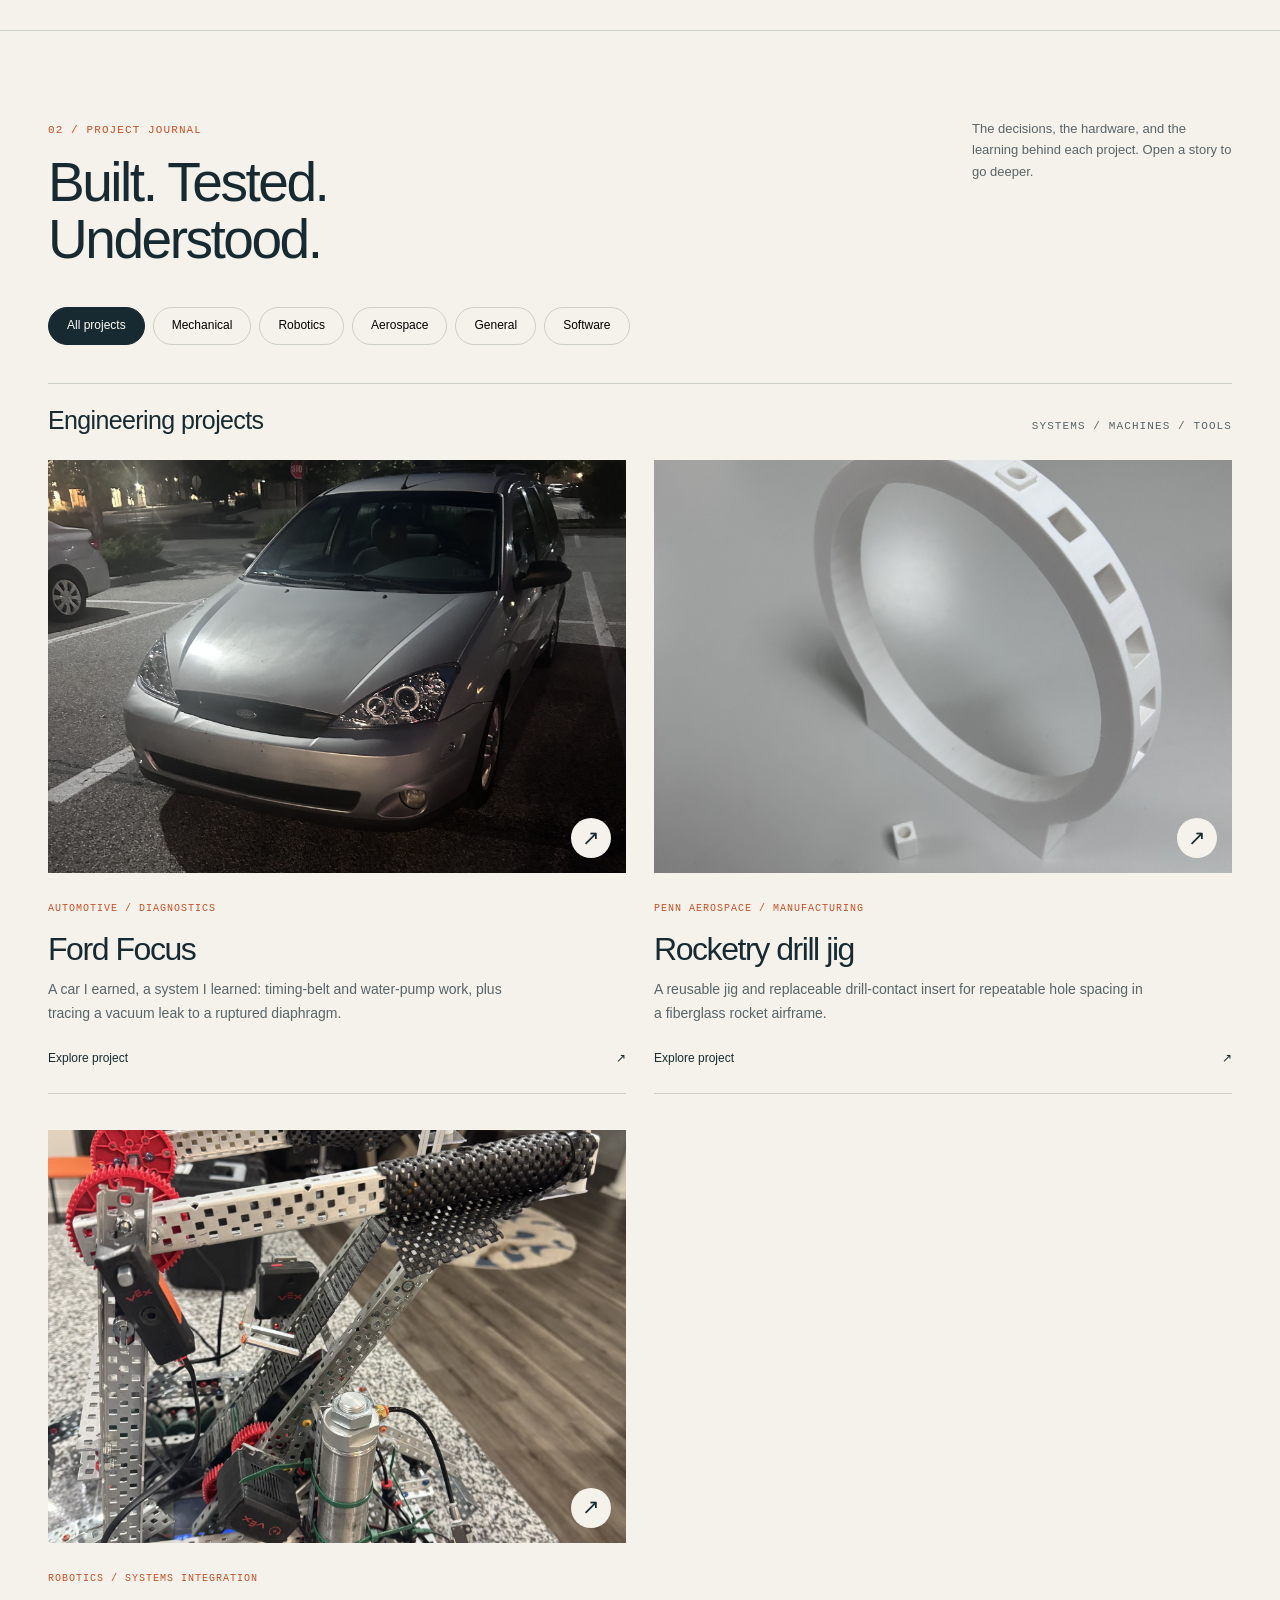
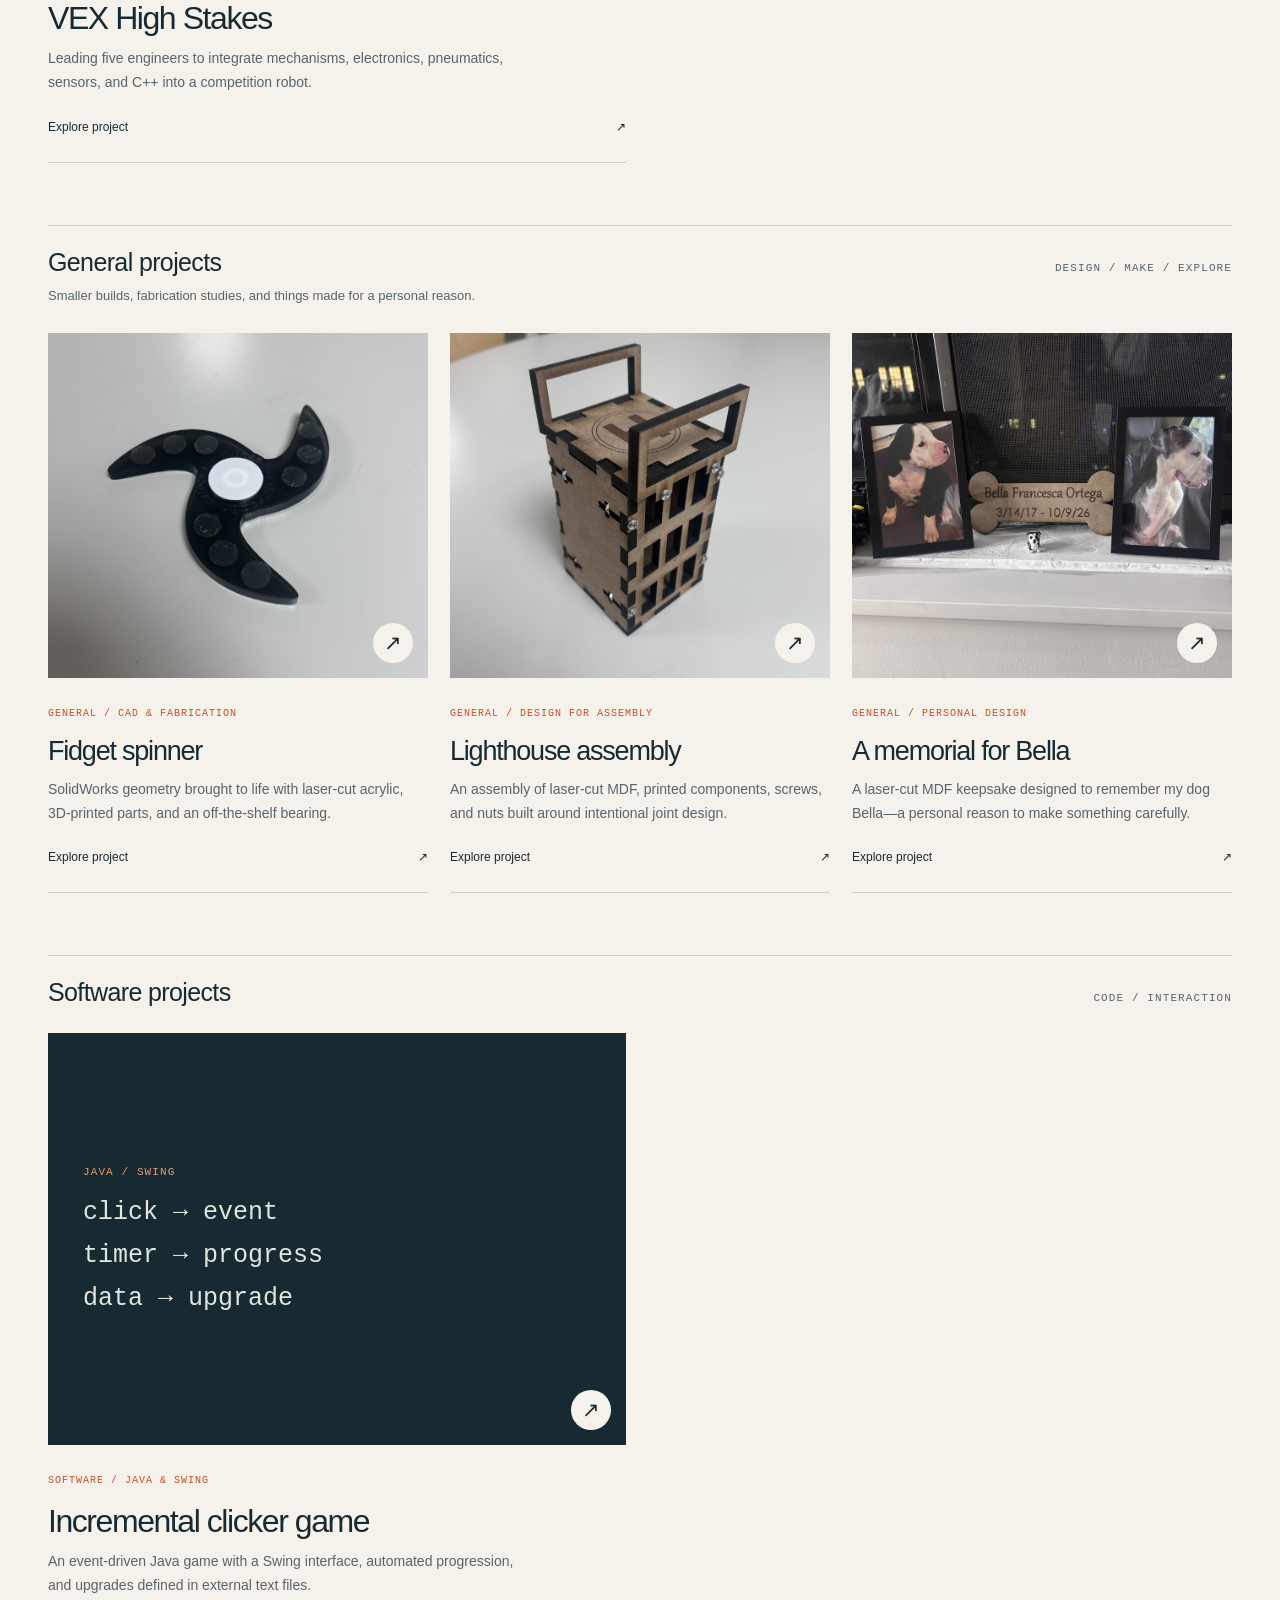
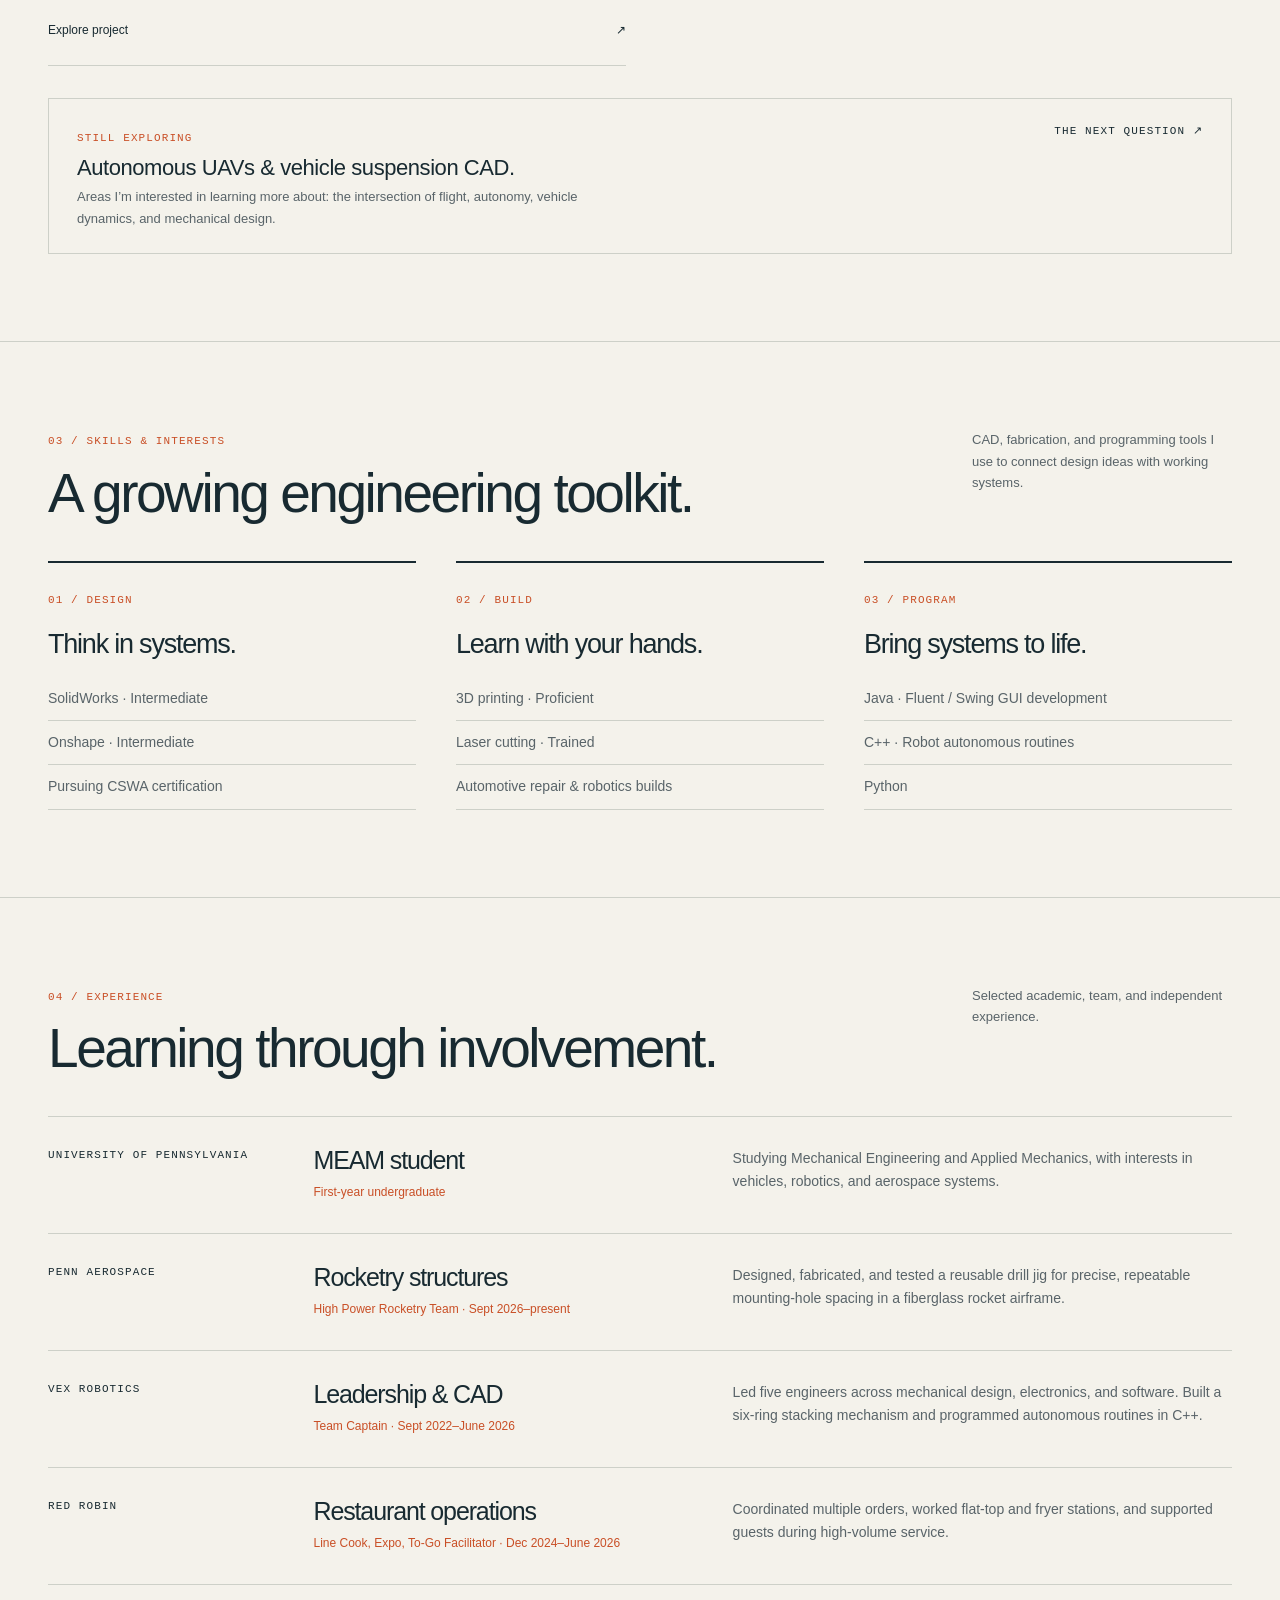
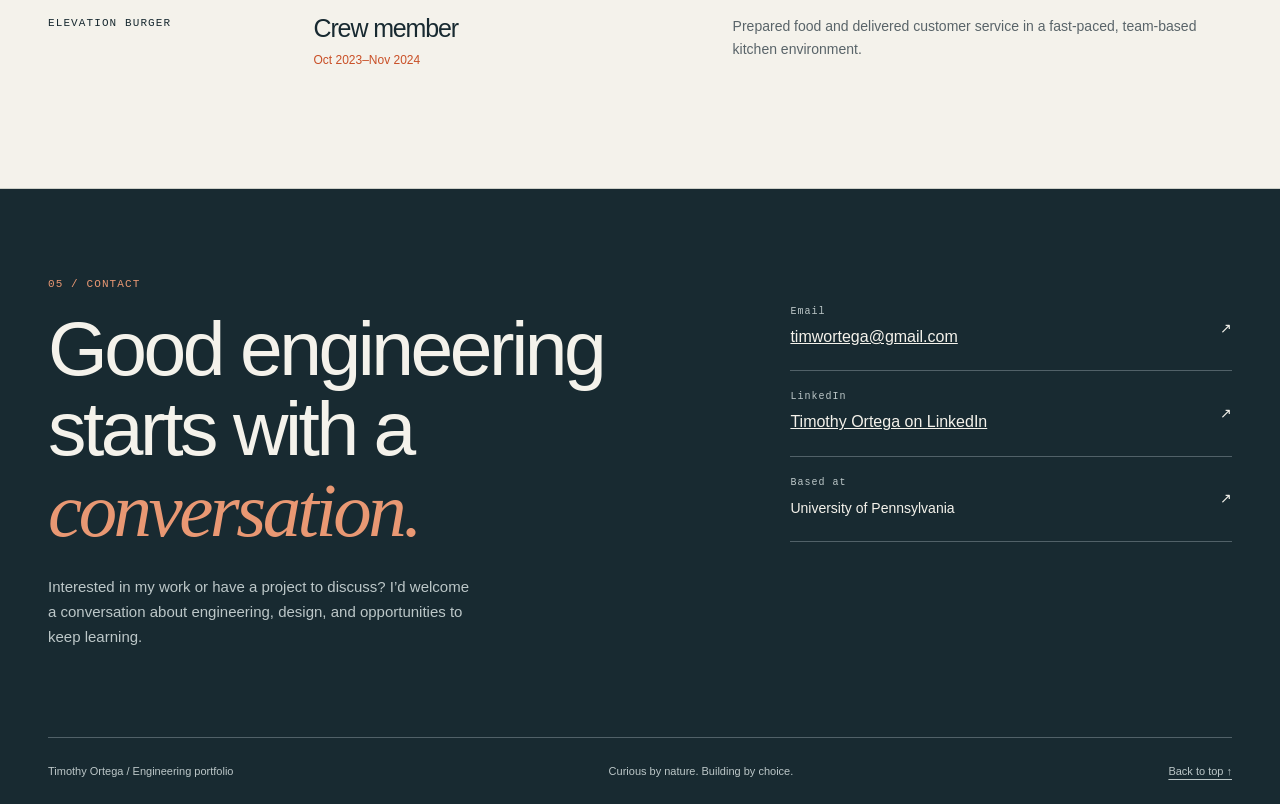
==== commit 916856bf: "Add files via upload" ====
--- a/index.html
+++ b/index.html
@@ -10,9 +10,9 @@
 <a class="skip" href="#main">Skip to content</a>
 <header><div class="wrap nav"><a class="brand" href="#top" aria-label="Timothy Ortega, home">TIMOTHY ORTEGA<em> /</em></a><button class="menu" aria-controls="navigation" aria-expanded="false">Menu <span aria-hidden="true">+</span></button><nav id="navigation" aria-label="Main navigation"><a href="#about">About</a><a href="#projects">Projects</a><a href="#skills">Skills</a><a href="#experience">Experience</a><a class="nav-contact" href="#contact">Let’s connect <span aria-hidden="true">↗</span></a></nav></div></header>
 <main id="main">
-<div class="hero wrap"><div class="hero-top mono"><span><span class="dot"></span>University of Pennsylvania · First-year MEAM</span><span>Engineering portfolio / Selected work</span></div><div class="hero-grid"><div><h1>Because a resume is <span>never enough.</span></h1><p class="intro">I’m Timothy Ortega, a mechanical engineering student at Penn, drawn to the space where a sketch becomes a working mechanism.</p><div class="actions"><a class="btn" href="#projects">Explore my work <span aria-hidden="true">↘</span></a><a class="text-link" href="#about">A little about me</a></div></div><figure class="hero-photo" style="width:100%;max-width:420px;margin:0"><img src="assets/images/timothy-working-on-focus.jpg" alt="Timothy Ortega working on the exposed engine of his Ford Focus" width="420" height="420" style="display:block;width:100%;height:auto;aspect-ratio:1/1;object-fit:cover;object-position:50% 40%" fetchpriority="high" decoding="async"><figcaption><span class="mono">Timothy Ortega</span><span>Working on my Ford Focus.</span></figcaption></figure></div><div class="hero-footer mono"><span>Mechanical Engineering & Applied Mechanics</span><span>Hands-on learning / Systems thinking / Iteration</span><span>Scroll to explore ↓</span></div></div>
+<div class="hero wrap"><div class="hero-top mono"><span><span class="dot"></span>University of Pennsylvania · First-year MEAM</span><span>Engineering portfolio / Selected work</span></div><div class="hero-grid"><div><h1>Because a resume is <span>never enough.</span></h1><p class="intro">I’m Timothy Ortega, a mechanical engineering student at Penn, drawn to the space where a sketch becomes a working mechanism.</p><div class="actions"><a class="btn" href="#projects">Explore my work <span aria-hidden="true">↘</span></a><a class="text-link" href="#about">A little about me</a></div></div><figure class="hero-photo" style="width:100%;max-width:420px;margin:0"><img src="assets/images/timothy-working-on-focus.jpg" alt="Timothy Ortega working on the exposed engine of his Ford Focus" width="420" height="420" style="display:block;width:100%;height:auto;aspect-ratio:1/1;object-fit:cover;object-position:50% 40%" fetchpriority="high" decoding="async"><figcaption>Working on my Ford Focus.</figcaption></figure></div><div class="hero-footer mono"><span>Mechanical Engineering & Applied Mechanics</span><span>Hands-on learning / Systems thinking / Iteration</span><span>Scroll to explore ↓</span></div></div>
 <div class="ticker"><div class="wrap mono"><span>From the garage <b>↗</b></span><span>To the CAD workspace <b>↗</b></span><span>To the launch pad <b>↗</b></span><span>Always asking how it works.</span></div></div>
-<section id="about"><div class="wrap"><div class="section-head"><div><span class="section-no">01 / About</span><h2>A builder at heart.<br>An engineer in progress.</h2></div><p class="section-aside">Learning by taking things apart, asking better questions, and putting ideas to the test.</p></div><div class="about-grid"><div class="penn-card"><img src="assets/images/upenn-shield.svg" alt="University of Pennsylvania shield and banner" loading="lazy" decoding="async"><span class="mono">University of Pennsylvania</span><p>Mechanical Engineering<br>&amp; Applied Mechanics</p><span class="penn-card-year">B.S.E. expected June 2030</span></div><div><p class="about-copy">I’m a first-year student studying Mechanical Engineering and Applied Mechanics at the University of Pennsylvania.</p><p class="about-detail">My experience connects hands-on automotive work, robotics, CAD, aerospace structures, and programming. I’m curious about how individual parts work together—and how thoughtful design turns that understanding into something useful.</p><p class="about-detail">This portfolio brings together projects and areas I’m exploring, from Ford Focus maintenance and diagnosis to robotics, rocketry tools, and personal fabrication projects.</p><div class="education"><div><strong>University of Pennsylvania</strong><p>Mechanical Engineering and Applied Mechanics</p><p>First-year undergraduate · B.S.E. expected June 2030</p></div></div></div></div></div></section>
+<section id="about"><div class="wrap"><div class="section-head"><div><span class="section-no">01 / About</span><h2>A builder at heart.<br>An engineer in progress.</h2></div><p class="section-aside">Learning by taking things apart, asking better questions, and putting ideas to the test.</p></div><div class="about-grid"><div class="penn-card"><img src="assets/images/upenn-shield.svg" alt="University of Pennsylvania shield and banner" loading="lazy" decoding="async"></div><div><p class="about-copy">I’m a first-year student studying Mechanical Engineering and Applied Mechanics at the University of Pennsylvania.</p><p class="about-detail">My experience connects hands-on automotive work, robotics, CAD, aerospace structures, and programming. I’m curious about how individual parts work together—and how thoughtful design turns that understanding into something useful.</p><p class="about-detail">This portfolio brings together projects and areas I’m exploring, from Ford Focus maintenance and diagnosis to robotics, rocketry tools, and personal fabrication projects.</p><div class="education"><div><strong>University of Pennsylvania</strong><p>Mechanical Engineering and Applied Mechanics</p><p>First-year undergraduate · B.S.E. expected June 2030</p></div></div></div></div></div></section>
 <section id="projects"><div class="wrap"><div class="section-head"><div><span class="section-no">02 / Project journal</span><h2>Built. Tested.<br>Understood.</h2></div><p class="section-aside">The decisions, the hardware, and the learning behind each project. Open a story to go deeper.</p></div><div class="filters" aria-label="Filter projects"><button class="filter" data-filter="all" aria-pressed="true">All projects</button><button class="filter" data-filter="mechanical" aria-pressed="false">Mechanical</button><button class="filter" data-filter="robotics" aria-pressed="false">Robotics</button><button class="filter" data-filter="aerospace" aria-pressed="false">Aerospace</button><button class="filter" data-filter="general" aria-pressed="false">General</button><button class="filter" data-filter="software" aria-pressed="false">Software</button></div><p id="filter-status" class="sr-only" aria-live="polite"></p><div class="project-collection"><div class="collection-heading"><h3>Engineering projects</h3><span class="mono">Systems / Machines / Tools</span></div><div class="project-grid"><article class="project case-card" data-category="mechanical"><a class="card-link" href="projects/ford-focus.html"><div class="card-media"><img src="assets/images/ford-focus.jpg" alt="Timothy’s silver Ford Focus" loading="lazy" decoding="async"><span class="card-arrow" aria-hidden="true">↗</span></div><div class="card-copy"><span class="mono card-label">Automotive / Diagnostics</span><h3>Ford Focus</h3><p>A car I earned, a system I learned: timing-belt and water-pump work, plus tracing a vacuum leak to a ruptured diaphragm.</p><span class="read-case">Explore project <span aria-hidden="true">↗</span></span></div></a></article><article class="project case-card" data-category="aerospace"><a class="card-link" href="projects/rocketry.html"><div class="card-media"><img src="assets/images/drill-jig.jpg" alt="White drill jig with a separate replaceable insert" loading="lazy" decoding="async"><span class="card-arrow" aria-hidden="true">↗</span></div><div class="card-copy"><span class="mono card-label">Penn Aerospace / Manufacturing</span><h3>Rocketry drill jig</h3><p>A reusable jig and replaceable drill-contact insert for repeatable hole spacing in a fiberglass rocket airframe.</p><span class="read-case">Explore project <span aria-hidden="true">↗</span></span></div></a></article><article class="project case-card" data-category="robotics"><a class="card-link" href="projects/robotics.html"><div class="card-media"><img src="assets/images/vex-robot.jpg" alt="VEX robot intake, drivetrain structure, motors, wiring, and pneumatic hardware" loading="lazy" decoding="async"><span class="card-arrow" aria-hidden="true">↗</span></div><div class="card-copy"><span class="mono card-label">Robotics / Systems integration</span><h3>VEX High Stakes</h3><p>Leading five engineers to integrate mechanisms, electronics, pneumatics, sensors, and C++ into a competition robot.</p><span class="read-case">Explore project <span aria-hidden="true">↗</span></span></div></a></article></div></div><div class="project-collection"><div class="collection-heading"><div><h3>General projects</h3><p>Smaller builds, fabrication studies, and things made for a personal reason.</p></div><span class="mono">Design / Make / Explore</span></div><div class="project-grid general-grid"><article class="project case-card" data-category="general"><a class="card-link" href="projects/fidget-spinner.html"><div class="card-media"><img src="assets/images/fidget-spinner.jpg" alt="Black three-lobed fidget spinner with a white center cap" loading="lazy" decoding="async"><span class="card-arrow" aria-hidden="true">↗</span></div><div class="card-copy"><span class="mono card-label">General / CAD & fabrication</span><h3>Fidget spinner</h3><p>SolidWorks geometry brought to life with laser-cut acrylic, 3D-printed parts, and an off-the-shelf bearing.</p><span class="read-case">Explore project <span aria-hidden="true">↗</span></span></div></a></article><article class="project case-card" data-category="general"><a class="card-link" href="projects/lighthouse.html"><div class="card-media"><img src="assets/images/lighthouse.jpg" alt="Laser-cut MDF lighthouse assembly with interlocking panels and screws" loading="lazy" decoding="async"><span class="card-arrow" aria-hidden="true">↗</span></div><div class="card-copy"><span class="mono card-label">General / Design for assembly</span><h3>Lighthouse assembly</h3><p>An assembly of laser-cut MDF, printed components, screws, and nuts built around intentional joint design.</p><span class="read-case">Explore project <span aria-hidden="true">↗</span></span></div></a></article><article class="project case-card" data-category="general"><a class="card-link" href="projects/bella-memorial.html"><div class="card-media"><img src="assets/images/bella-memorial.jpg" alt="Bone-shaped MDF memorial for Bella between two framed photographs" loading="lazy" decoding="async"><span class="card-arrow" aria-hidden="true">↗</span></div><div class="card-copy"><span class="mono card-label">General / Personal design</span><h3>A memorial for Bella</h3><p>A laser-cut MDF keepsake designed to remember my dog Bella—a personal reason to make something carefully.</p><span class="read-case">Explore project <span aria-hidden="true">↗</span></span></div></a></article></div></div><div class="project-collection"><div class="collection-heading"><h3>Software projects</h3><span class="mono">Code / Interaction</span></div><div class="project-grid"><article class="project case-card" data-category="software"><a class="card-link" href="projects/clicker-game.html"><div class="card-media"><div class="code-art" aria-hidden="true"><span class="mono">JAVA / SWING</span><span class="code-line">click → event</span><span class="code-line">timer → progress</span><span class="code-line">data → upgrade</span></div><span class="card-arrow" aria-hidden="true">↗</span></div><div class="card-copy"><span class="mono card-label">Software / Java & Swing</span><h3>Incremental clicker game</h3><p>An event-driven Java game with a Swing interface, automated progression, and upgrades defined in external text files.</p><span class="read-case">Explore project <span aria-hidden="true">↗</span></span></div></a></article></div></div><div class="exploring"><div><span class="mono" style="color:var(--orange)">Still exploring</span><h3>Autonomous UAVs & vehicle suspension CAD.</h3><p>Areas I’m interested in learning more about: the intersection of flight, autonomy, vehicle dynamics, and mechanical design.</p></div><span class="mono">The next question ↗</span></div></div></section>
 <section id="skills"><div class="wrap"><div class="section-head"><div><span class="section-no">03 / Skills & interests</span><h2>A growing engineering toolkit.</h2></div><p class="section-aside">CAD, fabrication, and programming tools I use to connect design ideas with working systems.</p></div><div class="skill-grid"><div class="skill"><span class="num mono">01 / Design</span><h3>Think in systems.</h3><ul><li>SolidWorks · Intermediate</li><li>Onshape · Intermediate</li><li>Pursuing CSWA certification</li></ul></div><div class="skill"><span class="num mono">02 / Build</span><h3>Learn with your hands.</h3><ul><li>3D printing · Proficient</li><li>Laser cutting · Trained</li><li>Automotive repair & robotics builds</li></ul></div><div class="skill"><span class="num mono">03 / Program</span><h3>Bring systems to life.</h3><ul><li>Java · Fluent / Swing GUI development</li><li>C++ · Robot autonomous routines</li><li>Python</li></ul></div></div></div></section>
 <section id="experience"><div class="wrap"><div class="section-head"><div><span class="section-no">04 / Experience</span><h2>Learning through involvement.</h2></div><p class="section-aside">Selected academic, team, and independent experience.</p></div><div class="experience-row"><span class="mono">University of Pennsylvania</span><div><h3>MEAM student</h3><p class="role">First-year undergraduate</p></div><p>Studying Mechanical Engineering and Applied Mechanics, with interests in vehicles, robotics, and aerospace systems.</p></div><div class="experience-row"><span class="mono">Penn Aerospace</span><div><h3>Rocketry structures</h3><p class="role">High Power Rocketry Team · Sept 2026–present</p></div><p>Designed, fabricated, and tested a reusable drill jig for precise, repeatable mounting-hole spacing in a fiberglass rocket airframe.</p></div><div class="experience-row"><span class="mono">VEX Robotics</span><div><h3>Leadership & CAD</h3><p class="role">Team Captain · Sept 2022–June 2026</p></div><p>Led five engineers across mechanical design, electronics, and software. Built a six-ring stacking mechanism and programmed autonomous routines in C++.</p></div><div class="experience-row"><span class="mono">Red Robin</span><div><h3>Restaurant operations</h3><p class="role">Line Cook, Expo, To-Go Facilitator · Dec 2024–June 2026</p></div><p>Coordinated multiple orders, worked flat-top and fryer stations, and supported guests during high-volume service.</p></div><div class="experience-row"><span class="mono">Elevation Burger</span><div><h3>Crew member</h3><p class="role">Oct 2023–Nov 2024</p></div><p>Prepared food and delivered customer service in a fast-paced, team-based kitchen environment.</p></div></div></section>
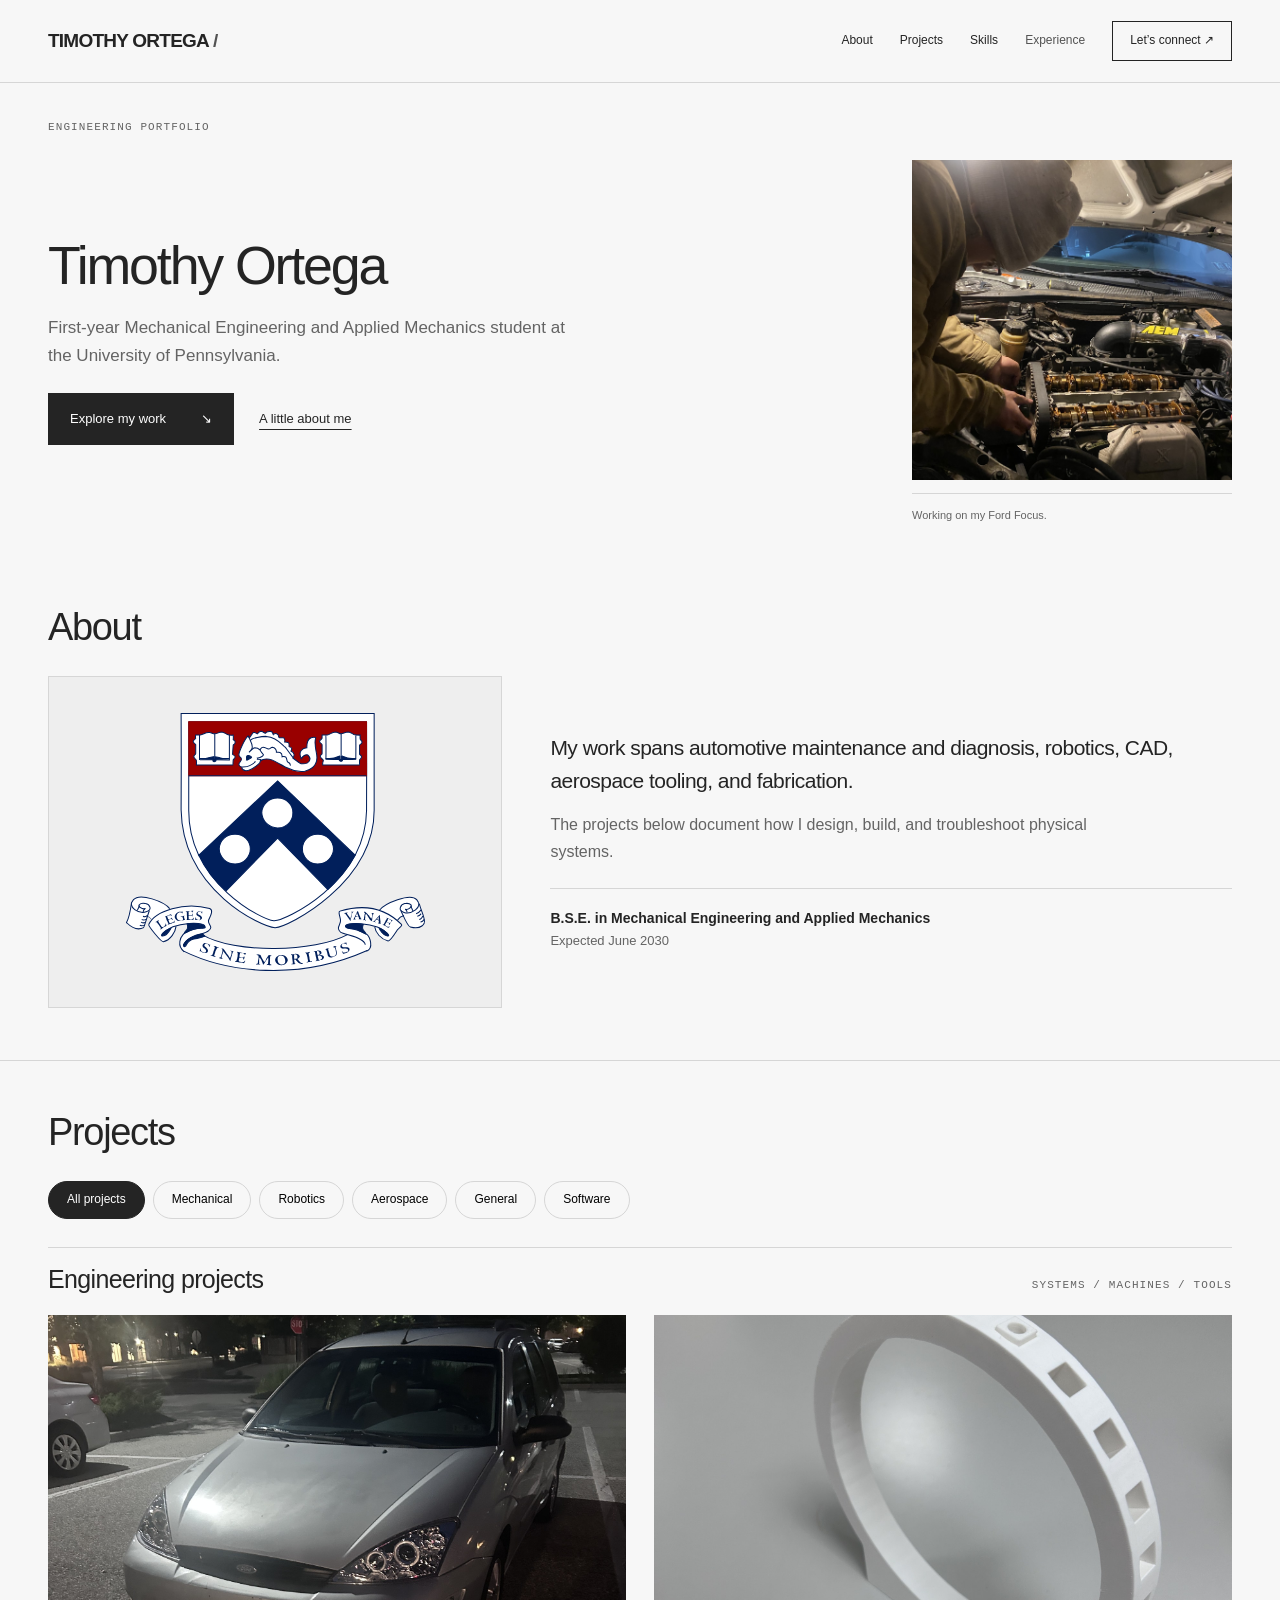
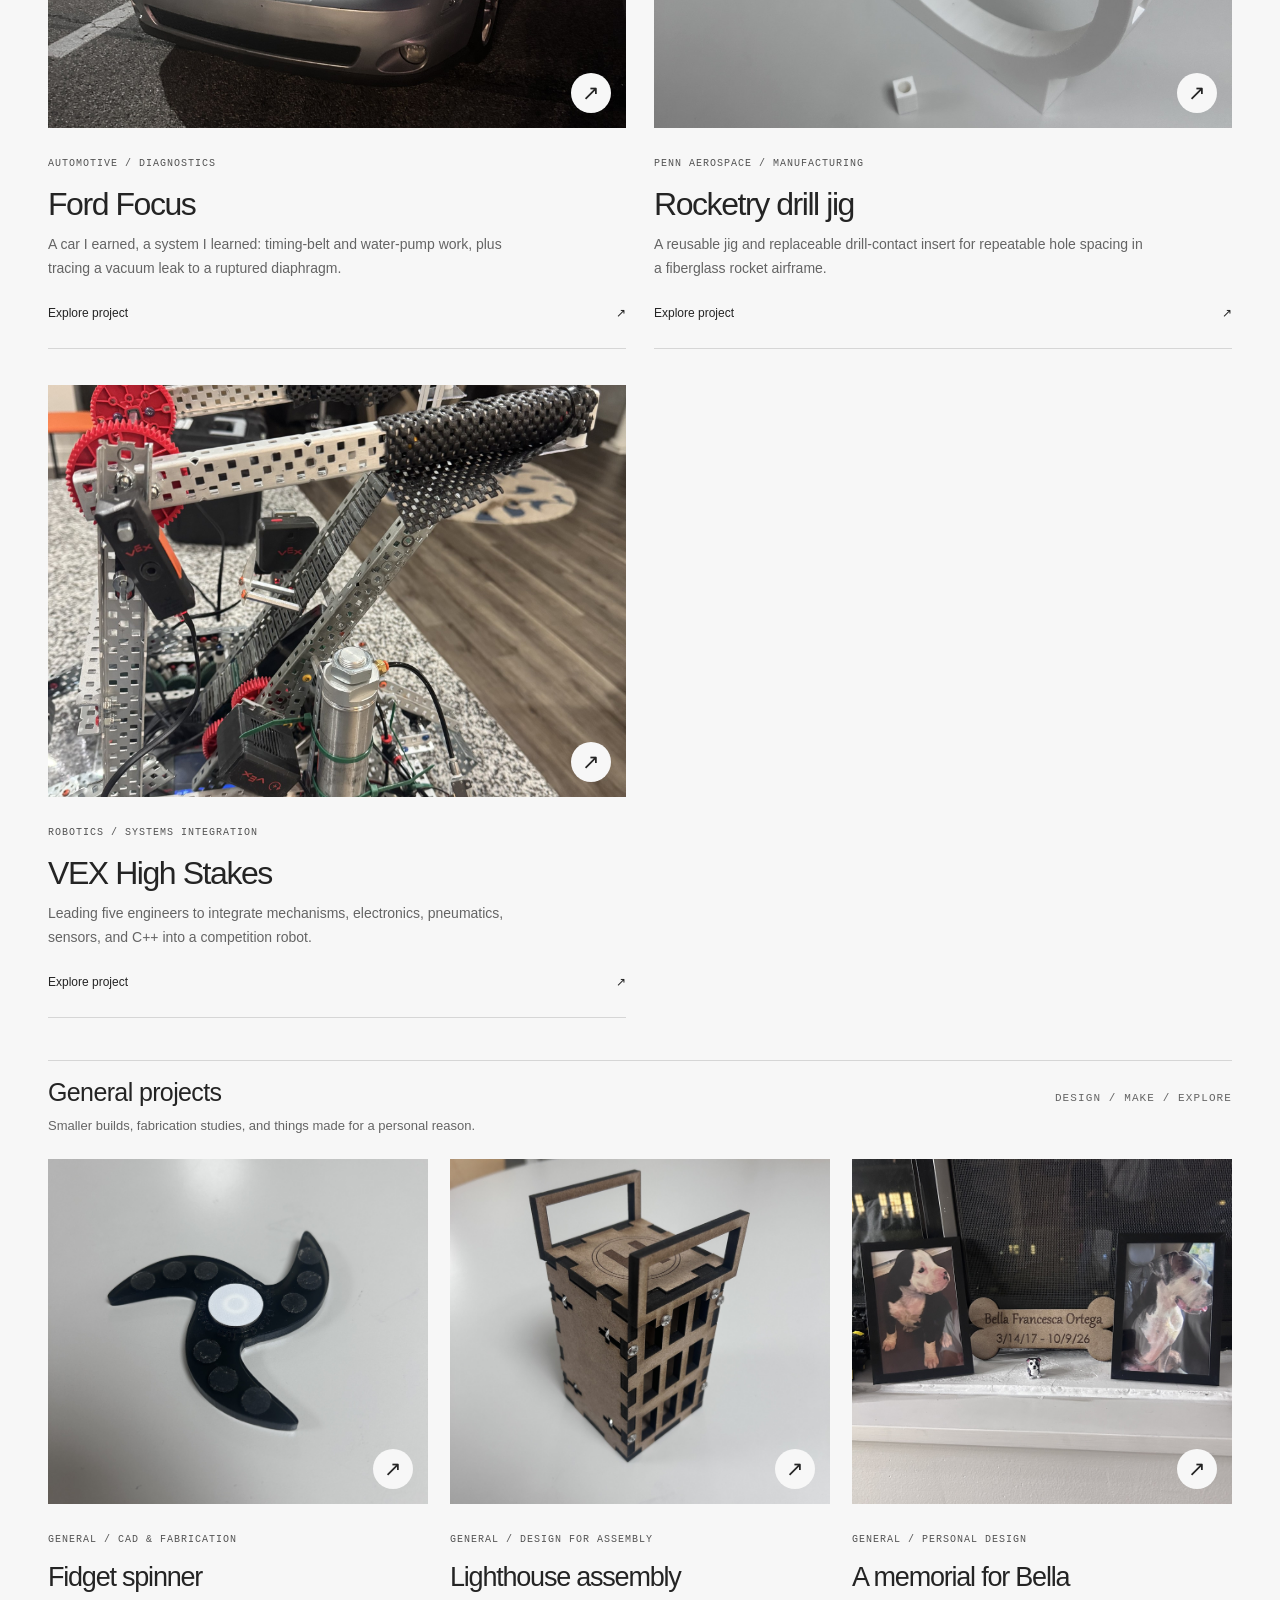
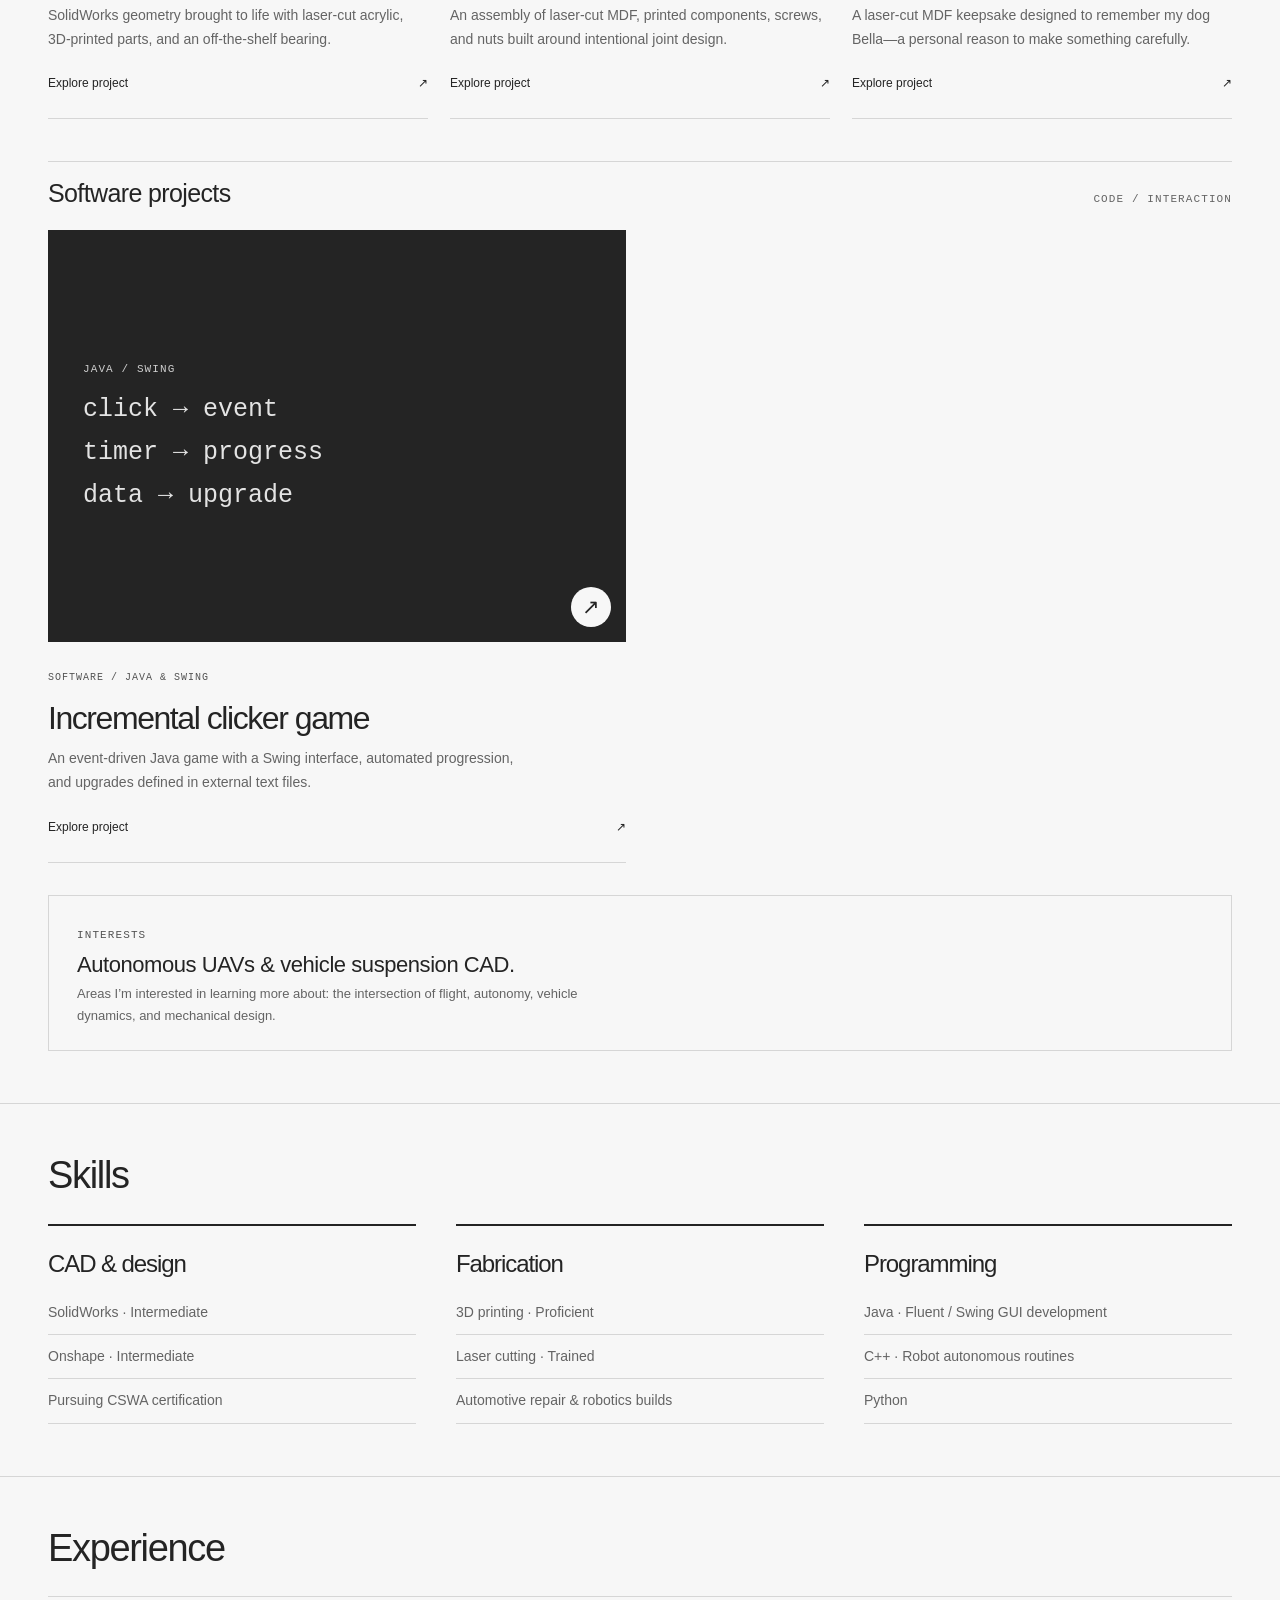
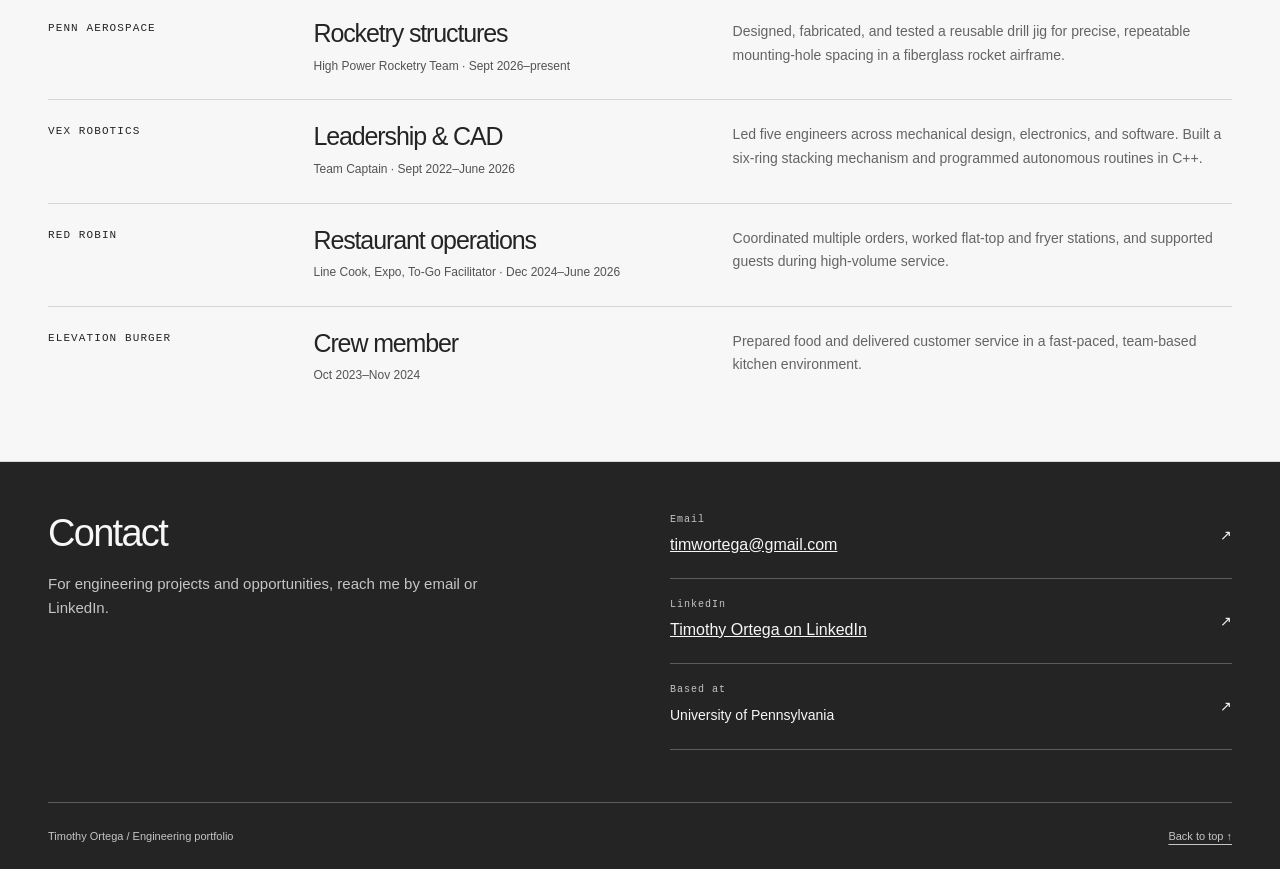
==== commit e5e3d5db: "Add files via upload" ====
--- a/index.html
+++ b/index.html
@@ -3,20 +3,20 @@
 <head>
   <meta charset="utf-8"><meta name="viewport" content="width=device-width,initial-scale=1">
   <meta name="description" content="A first-year Penn Mechanical Engineering and Applied Mechanics student's portfolio: automotive repair, robotics, CAD, and aerospace structures.">
-  <meta name="theme-color" content="#182a31"><title>Timothy Ortega — Engineering Portfolio</title>
+  <meta name="theme-color" content="#242424"><title>Timothy Ortega — Engineering Portfolio</title>
   <link rel="stylesheet" href="assets/site.css"><link rel="stylesheet" href="assets/projects.css">
 </head>
-<body id="top">
+<body id="top" class="home-page">
 <a class="skip" href="#main">Skip to content</a>
 <header><div class="wrap nav"><a class="brand" href="#top" aria-label="Timothy Ortega, home">TIMOTHY ORTEGA<em> /</em></a><button class="menu" aria-controls="navigation" aria-expanded="false">Menu <span aria-hidden="true">+</span></button><nav id="navigation" aria-label="Main navigation"><a href="#about">About</a><a href="#projects">Projects</a><a href="#skills">Skills</a><a href="#experience">Experience</a><a class="nav-contact" href="#contact">Let’s connect <span aria-hidden="true">↗</span></a></nav></div></header>
 <main id="main">
-<div class="hero wrap"><div class="hero-top mono"><span><span class="dot"></span>University of Pennsylvania · First-year MEAM</span><span>Engineering portfolio / Selected work</span></div><div class="hero-grid"><div><h1>Because a resume is <span>never enough.</span></h1><p class="intro">I’m Timothy Ortega, a mechanical engineering student at Penn, drawn to the space where a sketch becomes a working mechanism.</p><div class="actions"><a class="btn" href="#projects">Explore my work <span aria-hidden="true">↘</span></a><a class="text-link" href="#about">A little about me</a></div></div><figure class="hero-photo" style="width:100%;max-width:420px;margin:0"><img src="assets/images/timothy-working-on-focus.jpg" alt="Timothy Ortega working on the exposed engine of his Ford Focus" width="420" height="420" style="display:block;width:100%;height:auto;aspect-ratio:1/1;object-fit:cover;object-position:50% 40%" fetchpriority="high" decoding="async"><figcaption>Working on my Ford Focus.</figcaption></figure></div><div class="hero-footer mono"><span>Mechanical Engineering & Applied Mechanics</span><span>Hands-on learning / Systems thinking / Iteration</span><span>Scroll to explore ↓</span></div></div>
-<div class="ticker"><div class="wrap mono"><span>From the garage <b>↗</b></span><span>To the CAD workspace <b>↗</b></span><span>To the launch pad <b>↗</b></span><span>Always asking how it works.</span></div></div>
-<section id="about"><div class="wrap"><div class="section-head"><div><span class="section-no">01 / About</span><h2>A builder at heart.<br>An engineer in progress.</h2></div><p class="section-aside">Learning by taking things apart, asking better questions, and putting ideas to the test.</p></div><div class="about-grid"><div class="penn-card"><img src="assets/images/upenn-shield.svg" alt="University of Pennsylvania shield and banner" loading="lazy" decoding="async"></div><div><p class="about-copy">I’m a first-year student studying Mechanical Engineering and Applied Mechanics at the University of Pennsylvania.</p><p class="about-detail">My experience connects hands-on automotive work, robotics, CAD, aerospace structures, and programming. I’m curious about how individual parts work together—and how thoughtful design turns that understanding into something useful.</p><p class="about-detail">This portfolio brings together projects and areas I’m exploring, from Ford Focus maintenance and diagnosis to robotics, rocketry tools, and personal fabrication projects.</p><div class="education"><div><strong>University of Pennsylvania</strong><p>Mechanical Engineering and Applied Mechanics</p><p>First-year undergraduate · B.S.E. expected June 2030</p></div></div></div></div></div></section>
-<section id="projects"><div class="wrap"><div class="section-head"><div><span class="section-no">02 / Project journal</span><h2>Built. Tested.<br>Understood.</h2></div><p class="section-aside">The decisions, the hardware, and the learning behind each project. Open a story to go deeper.</p></div><div class="filters" aria-label="Filter projects"><button class="filter" data-filter="all" aria-pressed="true">All projects</button><button class="filter" data-filter="mechanical" aria-pressed="false">Mechanical</button><button class="filter" data-filter="robotics" aria-pressed="false">Robotics</button><button class="filter" data-filter="aerospace" aria-pressed="false">Aerospace</button><button class="filter" data-filter="general" aria-pressed="false">General</button><button class="filter" data-filter="software" aria-pressed="false">Software</button></div><p id="filter-status" class="sr-only" aria-live="polite"></p><div class="project-collection"><div class="collection-heading"><h3>Engineering projects</h3><span class="mono">Systems / Machines / Tools</span></div><div class="project-grid"><article class="project case-card" data-category="mechanical"><a class="card-link" href="projects/ford-focus.html"><div class="card-media"><img src="assets/images/ford-focus.jpg" alt="Timothy’s silver Ford Focus" loading="lazy" decoding="async"><span class="card-arrow" aria-hidden="true">↗</span></div><div class="card-copy"><span class="mono card-label">Automotive / Diagnostics</span><h3>Ford Focus</h3><p>A car I earned, a system I learned: timing-belt and water-pump work, plus tracing a vacuum leak to a ruptured diaphragm.</p><span class="read-case">Explore project <span aria-hidden="true">↗</span></span></div></a></article><article class="project case-card" data-category="aerospace"><a class="card-link" href="projects/rocketry.html"><div class="card-media"><img src="assets/images/drill-jig.jpg" alt="White drill jig with a separate replaceable insert" loading="lazy" decoding="async"><span class="card-arrow" aria-hidden="true">↗</span></div><div class="card-copy"><span class="mono card-label">Penn Aerospace / Manufacturing</span><h3>Rocketry drill jig</h3><p>A reusable jig and replaceable drill-contact insert for repeatable hole spacing in a fiberglass rocket airframe.</p><span class="read-case">Explore project <span aria-hidden="true">↗</span></span></div></a></article><article class="project case-card" data-category="robotics"><a class="card-link" href="projects/robotics.html"><div class="card-media"><img src="assets/images/vex-robot.jpg" alt="VEX robot intake, drivetrain structure, motors, wiring, and pneumatic hardware" loading="lazy" decoding="async"><span class="card-arrow" aria-hidden="true">↗</span></div><div class="card-copy"><span class="mono card-label">Robotics / Systems integration</span><h3>VEX High Stakes</h3><p>Leading five engineers to integrate mechanisms, electronics, pneumatics, sensors, and C++ into a competition robot.</p><span class="read-case">Explore project <span aria-hidden="true">↗</span></span></div></a></article></div></div><div class="project-collection"><div class="collection-heading"><div><h3>General projects</h3><p>Smaller builds, fabrication studies, and things made for a personal reason.</p></div><span class="mono">Design / Make / Explore</span></div><div class="project-grid general-grid"><article class="project case-card" data-category="general"><a class="card-link" href="projects/fidget-spinner.html"><div class="card-media"><img src="assets/images/fidget-spinner.jpg" alt="Black three-lobed fidget spinner with a white center cap" loading="lazy" decoding="async"><span class="card-arrow" aria-hidden="true">↗</span></div><div class="card-copy"><span class="mono card-label">General / CAD & fabrication</span><h3>Fidget spinner</h3><p>SolidWorks geometry brought to life with laser-cut acrylic, 3D-printed parts, and an off-the-shelf bearing.</p><span class="read-case">Explore project <span aria-hidden="true">↗</span></span></div></a></article><article class="project case-card" data-category="general"><a class="card-link" href="projects/lighthouse.html"><div class="card-media"><img src="assets/images/lighthouse.jpg" alt="Laser-cut MDF lighthouse assembly with interlocking panels and screws" loading="lazy" decoding="async"><span class="card-arrow" aria-hidden="true">↗</span></div><div class="card-copy"><span class="mono card-label">General / Design for assembly</span><h3>Lighthouse assembly</h3><p>An assembly of laser-cut MDF, printed components, screws, and nuts built around intentional joint design.</p><span class="read-case">Explore project <span aria-hidden="true">↗</span></span></div></a></article><article class="project case-card" data-category="general"><a class="card-link" href="projects/bella-memorial.html"><div class="card-media"><img src="assets/images/bella-memorial.jpg" alt="Bone-shaped MDF memorial for Bella between two framed photographs" loading="lazy" decoding="async"><span class="card-arrow" aria-hidden="true">↗</span></div><div class="card-copy"><span class="mono card-label">General / Personal design</span><h3>A memorial for Bella</h3><p>A laser-cut MDF keepsake designed to remember my dog Bella—a personal reason to make something carefully.</p><span class="read-case">Explore project <span aria-hidden="true">↗</span></span></div></a></article></div></div><div class="project-collection"><div class="collection-heading"><h3>Software projects</h3><span class="mono">Code / Interaction</span></div><div class="project-grid"><article class="project case-card" data-category="software"><a class="card-link" href="projects/clicker-game.html"><div class="card-media"><div class="code-art" aria-hidden="true"><span class="mono">JAVA / SWING</span><span class="code-line">click → event</span><span class="code-line">timer → progress</span><span class="code-line">data → upgrade</span></div><span class="card-arrow" aria-hidden="true">↗</span></div><div class="card-copy"><span class="mono card-label">Software / Java & Swing</span><h3>Incremental clicker game</h3><p>An event-driven Java game with a Swing interface, automated progression, and upgrades defined in external text files.</p><span class="read-case">Explore project <span aria-hidden="true">↗</span></span></div></a></article></div></div><div class="exploring"><div><span class="mono" style="color:var(--orange)">Still exploring</span><h3>Autonomous UAVs & vehicle suspension CAD.</h3><p>Areas I’m interested in learning more about: the intersection of flight, autonomy, vehicle dynamics, and mechanical design.</p></div><span class="mono">The next question ↗</span></div></div></section>
-<section id="skills"><div class="wrap"><div class="section-head"><div><span class="section-no">03 / Skills & interests</span><h2>A growing engineering toolkit.</h2></div><p class="section-aside">CAD, fabrication, and programming tools I use to connect design ideas with working systems.</p></div><div class="skill-grid"><div class="skill"><span class="num mono">01 / Design</span><h3>Think in systems.</h3><ul><li>SolidWorks · Intermediate</li><li>Onshape · Intermediate</li><li>Pursuing CSWA certification</li></ul></div><div class="skill"><span class="num mono">02 / Build</span><h3>Learn with your hands.</h3><ul><li>3D printing · Proficient</li><li>Laser cutting · Trained</li><li>Automotive repair & robotics builds</li></ul></div><div class="skill"><span class="num mono">03 / Program</span><h3>Bring systems to life.</h3><ul><li>Java · Fluent / Swing GUI development</li><li>C++ · Robot autonomous routines</li><li>Python</li></ul></div></div></div></section>
-<section id="experience"><div class="wrap"><div class="section-head"><div><span class="section-no">04 / Experience</span><h2>Learning through involvement.</h2></div><p class="section-aside">Selected academic, team, and independent experience.</p></div><div class="experience-row"><span class="mono">University of Pennsylvania</span><div><h3>MEAM student</h3><p class="role">First-year undergraduate</p></div><p>Studying Mechanical Engineering and Applied Mechanics, with interests in vehicles, robotics, and aerospace systems.</p></div><div class="experience-row"><span class="mono">Penn Aerospace</span><div><h3>Rocketry structures</h3><p class="role">High Power Rocketry Team · Sept 2026–present</p></div><p>Designed, fabricated, and tested a reusable drill jig for precise, repeatable mounting-hole spacing in a fiberglass rocket airframe.</p></div><div class="experience-row"><span class="mono">VEX Robotics</span><div><h3>Leadership & CAD</h3><p class="role">Team Captain · Sept 2022–June 2026</p></div><p>Led five engineers across mechanical design, electronics, and software. Built a six-ring stacking mechanism and programmed autonomous routines in C++.</p></div><div class="experience-row"><span class="mono">Red Robin</span><div><h3>Restaurant operations</h3><p class="role">Line Cook, Expo, To-Go Facilitator · Dec 2024–June 2026</p></div><p>Coordinated multiple orders, worked flat-top and fryer stations, and supported guests during high-volume service.</p></div><div class="experience-row"><span class="mono">Elevation Burger</span><div><h3>Crew member</h3><p class="role">Oct 2023–Nov 2024</p></div><p>Prepared food and delivered customer service in a fast-paced, team-based kitchen environment.</p></div></div></section>
-<section class="contact" id="contact"><div class="wrap contact-grid"><div><span class="section-no">05 / Contact</span><h2>Good engineering<br>starts with a<br><i>conversation.</i></h2><p>Interested in my work or have a project to discuss? I’d welcome a conversation about engineering, design, and opportunities to keep learning.</p></div><div class="contact-list"><div class="contact-item"><div><small>Email</small><a href="mailto:timwortega@gmail.com">timwortega@gmail.com</a></div><span aria-hidden="true">↗</span></div><div class="contact-item"><div><small>LinkedIn</small><a href="https://www.linkedin.com/in/tim-ortega-5179a62b8/">Timothy Ortega on LinkedIn</a></div><span aria-hidden="true">↗</span></div><div class="contact-item"><div><small>Based at</small><span>University of Pennsylvania</span></div><span aria-hidden="true">↗</span></div></div></div></section>
-</main><footer class="footer"><div class="wrap"><span>Timothy Ortega / Engineering portfolio</span><span>Curious by nature. Building by choice.</span><a href="#top">Back to top ↑</a></div></footer>
+<div class="hero wrap"><div class="hero-top mono">Engineering portfolio</div><div class="hero-grid"><div><h1>Timothy Ortega</h1><p class="intro">First-year Mechanical Engineering and Applied Mechanics student at the University of Pennsylvania.</p><div class="actions"><a class="btn" href="#projects">Explore my work <span aria-hidden="true">↘</span></a><a class="text-link" href="#about">A little about me</a></div></div><figure class="hero-photo" style="width:100%;max-width:320px;margin:0"><img src="assets/images/timothy-working-on-focus.jpg" alt="Timothy Ortega working on the exposed engine of his Ford Focus" width="320" height="320" style="display:block;width:100%;height:auto;aspect-ratio:1/1;object-fit:cover;object-position:50% 40%" fetchpriority="high" decoding="async"><figcaption>Working on my Ford Focus.</figcaption></figure></div></div>
+
+<section id="about"><div class="wrap"><div class="section-head"><div><h2>About</h2></div></div><div class="about-grid"><div class="penn-card"><img src="assets/images/upenn-shield.svg" alt="University of Pennsylvania shield and banner" loading="lazy" decoding="async"></div><div><p class="about-copy">My work spans automotive maintenance and diagnosis, robotics, CAD, aerospace tooling, and fabrication.</p><p class="about-detail">The projects below document how I design, build, and troubleshoot physical systems.</p><div class="education"><div><strong>B.S.E. in Mechanical Engineering and Applied Mechanics</strong><p>Expected June 2030</p></div></div></div></div></div></section>
+<section id="projects"><div class="wrap"><div class="section-head"><div><h2>Projects</h2></div></div><div class="filters" aria-label="Filter projects"><button class="filter" data-filter="all" aria-pressed="true">All projects</button><button class="filter" data-filter="mechanical" aria-pressed="false">Mechanical</button><button class="filter" data-filter="robotics" aria-pressed="false">Robotics</button><button class="filter" data-filter="aerospace" aria-pressed="false">Aerospace</button><button class="filter" data-filter="general" aria-pressed="false">General</button><button class="filter" data-filter="software" aria-pressed="false">Software</button></div><p id="filter-status" class="sr-only" aria-live="polite"></p><div class="project-collection"><div class="collection-heading"><h3>Engineering projects</h3><span class="mono">Systems / Machines / Tools</span></div><div class="project-grid"><article class="project case-card" data-category="mechanical"><a class="card-link" href="projects/ford-focus.html"><div class="card-media"><img src="assets/images/ford-focus.jpg" alt="Timothy’s silver Ford Focus" loading="lazy" decoding="async"><span class="card-arrow" aria-hidden="true">↗</span></div><div class="card-copy"><span class="mono card-label">Automotive / Diagnostics</span><h3>Ford Focus</h3><p>A car I earned, a system I learned: timing-belt and water-pump work, plus tracing a vacuum leak to a ruptured diaphragm.</p><span class="read-case">Explore project <span aria-hidden="true">↗</span></span></div></a></article><article class="project case-card" data-category="aerospace"><a class="card-link" href="projects/rocketry.html"><div class="card-media"><img src="assets/images/drill-jig.jpg" alt="White drill jig with a separate replaceable insert" loading="lazy" decoding="async"><span class="card-arrow" aria-hidden="true">↗</span></div><div class="card-copy"><span class="mono card-label">Penn Aerospace / Manufacturing</span><h3>Rocketry drill jig</h3><p>A reusable jig and replaceable drill-contact insert for repeatable hole spacing in a fiberglass rocket airframe.</p><span class="read-case">Explore project <span aria-hidden="true">↗</span></span></div></a></article><article class="project case-card" data-category="robotics"><a class="card-link" href="projects/robotics.html"><div class="card-media"><img src="assets/images/vex-robot.jpg" alt="VEX robot intake, drivetrain structure, motors, wiring, and pneumatic hardware" loading="lazy" decoding="async"><span class="card-arrow" aria-hidden="true">↗</span></div><div class="card-copy"><span class="mono card-label">Robotics / Systems integration</span><h3>VEX High Stakes</h3><p>Leading five engineers to integrate mechanisms, electronics, pneumatics, sensors, and C++ into a competition robot.</p><span class="read-case">Explore project <span aria-hidden="true">↗</span></span></div></a></article></div></div><div class="project-collection"><div class="collection-heading"><div><h3>General projects</h3><p>Smaller builds, fabrication studies, and things made for a personal reason.</p></div><span class="mono">Design / Make / Explore</span></div><div class="project-grid general-grid"><article class="project case-card" data-category="general"><a class="card-link" href="projects/fidget-spinner.html"><div class="card-media"><img src="assets/images/fidget-spinner.jpg" alt="Black three-lobed fidget spinner with a white center cap" loading="lazy" decoding="async"><span class="card-arrow" aria-hidden="true">↗</span></div><div class="card-copy"><span class="mono card-label">General / CAD & fabrication</span><h3>Fidget spinner</h3><p>SolidWorks geometry brought to life with laser-cut acrylic, 3D-printed parts, and an off-the-shelf bearing.</p><span class="read-case">Explore project <span aria-hidden="true">↗</span></span></div></a></article><article class="project case-card" data-category="general"><a class="card-link" href="projects/lighthouse.html"><div class="card-media"><img src="assets/images/lighthouse.jpg" alt="Laser-cut MDF lighthouse assembly with interlocking panels and screws" loading="lazy" decoding="async"><span class="card-arrow" aria-hidden="true">↗</span></div><div class="card-copy"><span class="mono card-label">General / Design for assembly</span><h3>Lighthouse assembly</h3><p>An assembly of laser-cut MDF, printed components, screws, and nuts built around intentional joint design.</p><span class="read-case">Explore project <span aria-hidden="true">↗</span></span></div></a></article><article class="project case-card" data-category="general"><a class="card-link" href="projects/bella-memorial.html"><div class="card-media"><img src="assets/images/bella-memorial.jpg" alt="Bone-shaped MDF memorial for Bella between two framed photographs" loading="lazy" decoding="async"><span class="card-arrow" aria-hidden="true">↗</span></div><div class="card-copy"><span class="mono card-label">General / Personal design</span><h3>A memorial for Bella</h3><p>A laser-cut MDF keepsake designed to remember my dog Bella—a personal reason to make something carefully.</p><span class="read-case">Explore project <span aria-hidden="true">↗</span></span></div></a></article></div></div><div class="project-collection"><div class="collection-heading"><h3>Software projects</h3><span class="mono">Code / Interaction</span></div><div class="project-grid"><article class="project case-card" data-category="software"><a class="card-link" href="projects/clicker-game.html"><div class="card-media"><div class="code-art" aria-hidden="true"><span class="mono">JAVA / SWING</span><span class="code-line">click → event</span><span class="code-line">timer → progress</span><span class="code-line">data → upgrade</span></div><span class="card-arrow" aria-hidden="true">↗</span></div><div class="card-copy"><span class="mono card-label">Software / Java & Swing</span><h3>Incremental clicker game</h3><p>An event-driven Java game with a Swing interface, automated progression, and upgrades defined in external text files.</p><span class="read-case">Explore project <span aria-hidden="true">↗</span></span></div></a></article></div></div><div class="exploring"><div><span class="mono" style="color:var(--orange)">Interests</span><h3>Autonomous UAVs & vehicle suspension CAD.</h3><p>Areas I’m interested in learning more about: the intersection of flight, autonomy, vehicle dynamics, and mechanical design.</p></div></div></div></section>
+<section id="skills"><div class="wrap"><div class="section-head"><div><h2>Skills</h2></div></div><div class="skill-grid"><div class="skill"><h3>CAD &amp; design</h3><ul><li>SolidWorks · Intermediate</li><li>Onshape · Intermediate</li><li>Pursuing CSWA certification</li></ul></div><div class="skill"><h3>Fabrication</h3><ul><li>3D printing · Proficient</li><li>Laser cutting · Trained</li><li>Automotive repair & robotics builds</li></ul></div><div class="skill"><h3>Programming</h3><ul><li>Java · Fluent / Swing GUI development</li><li>C++ · Robot autonomous routines</li><li>Python</li></ul></div></div></div></section>
+<section id="experience"><div class="wrap"><div class="section-head"><div><h2>Experience</h2></div></div><div class="experience-row"><span class="mono">Penn Aerospace</span><div><h3>Rocketry structures</h3><p class="role">High Power Rocketry Team · Sept 2026–present</p></div><p>Designed, fabricated, and tested a reusable drill jig for precise, repeatable mounting-hole spacing in a fiberglass rocket airframe.</p></div><div class="experience-row"><span class="mono">VEX Robotics</span><div><h3>Leadership & CAD</h3><p class="role">Team Captain · Sept 2022–June 2026</p></div><p>Led five engineers across mechanical design, electronics, and software. Built a six-ring stacking mechanism and programmed autonomous routines in C++.</p></div><div class="experience-row"><span class="mono">Red Robin</span><div><h3>Restaurant operations</h3><p class="role">Line Cook, Expo, To-Go Facilitator · Dec 2024–June 2026</p></div><p>Coordinated multiple orders, worked flat-top and fryer stations, and supported guests during high-volume service.</p></div><div class="experience-row"><span class="mono">Elevation Burger</span><div><h3>Crew member</h3><p class="role">Oct 2023–Nov 2024</p></div><p>Prepared food and delivered customer service in a fast-paced, team-based kitchen environment.</p></div></div></section>
+<section class="contact" id="contact"><div class="wrap contact-grid"><div><h2>Contact</h2><p>For engineering projects and opportunities, reach me by email or LinkedIn.</p></div><div class="contact-list"><div class="contact-item"><div><small>Email</small><a href="mailto:timwortega@gmail.com">timwortega@gmail.com</a></div><span aria-hidden="true">↗</span></div><div class="contact-item"><div><small>LinkedIn</small><a href="https://www.linkedin.com/in/tim-ortega-5179a62b8/">Timothy Ortega on LinkedIn</a></div><span aria-hidden="true">↗</span></div><div class="contact-item"><div><small>Based at</small><span>University of Pennsylvania</span></div><span aria-hidden="true">↗</span></div></div></div></section>
+</main><footer class="footer"><div class="wrap"><span>Timothy Ortega / Engineering portfolio</span><a href="#top">Back to top ↑</a></div></footer>
 <script src="assets/site.js" defer></script>
 </body></html>
--- a/assets/site.css
+++ b/assets/site.css
@@ -1,3 +1,3 @@
 
-  :root{--paper:#f4f2eb;--ink:#182a31;--muted:#596469;--line:#cdd0c8;--orange:#c94f26;--green:#d9e0d4;--white:#fffdf7}*{box-sizing:border-box}html{scroll-behavior:smooth;scroll-padding-top:92px}body{margin:0;background:var(--paper);color:var(--ink);font:16px/1.65 Arial,Helvetica,sans-serif}a{color:inherit}button{font:inherit}button,a{-webkit-tap-highlight-color:transparent}a:focus-visible,button:focus-visible,summary:focus-visible{outline:3px solid var(--orange);outline-offset:5px}::selection{background:#f0ba99}h1,h2,h3,p{margin:0}h1,h2,h3{font-weight:500;letter-spacing:-.045em;line-height:1.05}.wrap{width:min(1240px,calc(100% - 96px));margin:auto}.mono,.eyebrow,.tag,.section-no{font:11px/1.5 'Courier New',monospace;letter-spacing:.1em;text-transform:uppercase}.skip{position:absolute;top:-80px;left:20px;z-index:10;background:var(--ink);color:white;padding:12px}.skip:focus{top:10px}header{position:sticky;top:0;z-index:5;background:rgba(244,242,235,.97);border-bottom:1px solid var(--line)}.nav{display:flex;align-items:center;justify-content:space-between;min-height:82px;gap:20px}.brand{text-decoration:none;font-weight:700;letter-spacing:-.04em;font-size:19px}.brand em{font-style:normal;color:var(--orange)}nav{display:flex;gap:27px;align-items:center}nav a{font-size:12px;text-decoration:none}nav a:hover,nav a[aria-current]{color:var(--orange)}.nav-contact{border:1px solid var(--ink);padding:9px 17px}.menu{display:none;border:1px solid var(--ink);background:transparent;padding:7px 12px}.hero{padding:72px 0 46px}.hero-top{display:flex;justify-content:space-between;gap:20px;color:var(--muted)}.dot{display:inline-block;width:7px;height:7px;background:var(--orange);border-radius:50%;margin-right:9px}.hero-grid{display:grid;grid-template-columns:1.13fr 1fr;align-items:center;gap:40px;margin-top:47px}h1{font-size:clamp(58px,6.9vw,100px);max-width:700px}h1 span{font-family:Georgia,serif;font-style:italic;color:var(--orange)}.intro{max-width:415px;margin-top:29px;color:var(--muted);font-size:17px}.actions{display:flex;align-items:center;gap:25px;margin-top:33px;flex-wrap:wrap}.btn{display:inline-flex;justify-content:space-between;gap:35px;align-items:center;background:var(--ink);color:var(--white);text-decoration:none;padding:14px 21px;font-size:13px;border:1px solid var(--ink)}.btn:hover{background:var(--orange);border-color:var(--orange)}.text-link{font-size:13px;text-underline-offset:6px}.blueprint{aspect-ratio:1/1.04;position:relative;background:#dde2d8;overflow:hidden;border:1px solid #c7cec1}.blueprint::before{content:'';position:absolute;inset:0;background-image:linear-gradient(#182a310a 1px,transparent 1px),linear-gradient(90deg,#182a310a 1px,transparent 1px);background-size:24px 24px}.blueprint svg{position:absolute;inset:6%;width:88%;height:88%}.plate-label{position:absolute;left:23px;top:20px}.plate-bottom{position:absolute;left:23px;bottom:20px;right:23px;display:flex;justify-content:space-between;color:#44554d}.hero-footer{display:flex;justify-content:space-between;border-top:1px solid var(--line);padding-top:20px;margin-top:48px;gap:20px;color:var(--muted)}.ticker{background:var(--ink);color:#dce2dc;padding:19px 0}.ticker .wrap{display:flex;justify-content:space-between;gap:24px;flex-wrap:wrap}.ticker b{font-weight:400;color:#e8976f}section{padding:87px 0;border-bottom:1px solid var(--line)}.section-head{display:flex;align-items:baseline;justify-content:space-between;margin-bottom:38px;gap:20px}.section-head h2{font-size:clamp(38px,4.3vw,60px)}.section-no{color:var(--orange);margin-bottom:15px;display:block}.section-aside{font-size:13px;color:var(--muted);max-width:260px}.about-grid{display:grid;grid-template-columns:1fr 1.5fr;gap:85px;align-items:start}.portrait{min-height:330px;background:#e5e3da;border:1px solid var(--line);display:flex;align-items:center;justify-content:center;flex-direction:column;gap:16px;color:var(--muted)}.portrait svg{width:90px;height:90px;opacity:.4}.about-copy{font-size:24px;line-height:1.5;letter-spacing:-.025em}.about-detail{color:var(--muted);margin-top:24px;max-width:600px}.education{border-top:1px solid var(--line);margin-top:32px;padding-top:21px;display:flex;gap:22px;align-items:start}.education .penn-mark{border:1px solid var(--ink);width:45px;height:51px;display:grid;place-items:center;font:22px Georgia,serif;flex-shrink:0}.education strong{font-size:14px;display:block}.education p{font-size:13px;color:var(--muted)}.filters{display:flex;gap:8px;margin-bottom:28px;flex-wrap:wrap}.filter{background:transparent;border:1px solid var(--line);border-radius:30px;padding:8px 18px;font-size:12px;cursor:pointer}.filter[aria-pressed=true]{background:var(--ink);color:var(--white);border-color:var(--ink)}.project-grid{display:grid;grid-template-columns:1fr 1fr;gap:36px 28px}.project[hidden]{display:none}.project-art{height:280px;position:relative;overflow:hidden;display:grid;place-items:center;background:#e1e4da}.project-art svg{width:85%;height:85%}.project-art.dark{background:#24383f;color:#cfdbd4}.project-art.sand{background:#e7dbcc}.project-art.blue{background:#d9e2e4}.project-number{position:absolute;top:15px;left:18px}.illustration-label{position:absolute;bottom:13px;right:16px;font-size:9px;color:inherit;opacity:.65}.project-meta{display:flex;gap:8px;flex-wrap:wrap;margin-top:20px}.tag{font-size:9px;padding:4px 8px;border:1px solid var(--line)}.project h3{font-size:29px;margin:15px 0 12px}.project p{color:var(--muted);font-size:14px;max-width:490px}.project details{border-top:1px solid var(--line);margin-top:20px;padding-top:12px}.project summary{font-size:12px;cursor:pointer;list-style:none;display:flex;justify-content:space-between}.project summary::after{content:'+';font-size:19px;color:var(--orange);line-height:1}.project details[open] summary::after{content:'−'}.project details p{margin-top:14px}.project details ul{font-size:13px;color:var(--muted);padding-left:20px}.exploring{margin-top:32px;border:1px solid var(--line);padding:24px 28px;display:flex;align-items:start;justify-content:space-between;gap:30px}.exploring h3{font-size:22px;letter-spacing:-.02em;margin:7px 0}.exploring p{font-size:13px;color:var(--muted);max-width:530px}.skill-grid{display:grid;grid-template-columns:repeat(3,1fr);gap:40px}.skill{border-top:2px solid var(--ink);padding-top:22px}.skill .num{color:var(--orange)}.skill h3{font-size:27px;margin:19px 0}.skill ul{padding:0;list-style:none;margin:0}.skill li{padding:10px 0;border-bottom:1px solid var(--line);font-size:14px;color:var(--muted)}.experience-row{display:grid;grid-template-columns:.6fr 1fr 1.3fr;gap:35px;border-top:1px solid var(--line);padding:30px 0}.experience-row h3{font-size:25px}.experience-row p{font-size:14px;color:var(--muted)}.experience-row .role{font-size:12px;margin-top:10px;color:var(--orange)}.contact{background:var(--ink);color:var(--paper);border:0}.contact .section-no{color:#e99873}.contact-grid{display:grid;grid-template-columns:1.5fr 1fr;gap:80px;align-items:start}.contact h2{font-size:clamp(48px,6vw,83px)}.contact h2 i{font-family:Georgia,serif;font-weight:400;color:#e99873}.contact p{margin-top:24px;color:#bcc7c8;max-width:430px;font-size:15px}.contact-list{padding-top:10px}.contact-item{padding:20px 0;border-bottom:1px solid #516168;display:flex;justify-content:space-between;align-items:center;gap:15px}.contact-item small{display:block;font:10px 'Courier New',monospace;letter-spacing:.1em;color:#bcc7c8;margin-bottom:7px}.contact-item span{font-size:14px}.placeholder{font-size:10px!important;color:#e99873!important}.footer{background:var(--ink);color:#bcc7c8}.footer .wrap{padding:24px 0;border-top:1px solid #516168;display:flex;justify-content:space-between;gap:20px;font-size:11px}.footer a{text-underline-offset:4px}.editor-note{font-size:11px;color:var(--muted);margin-top:22px}.nojs{padding:15px;background:#f5dac8}svg{fill:none;stroke:currentColor;stroke-width:1.4;stroke-linecap:round;stroke-linejoin:round}.sr-only{position:absolute;width:1px;height:1px;padding:0;margin:-1px;overflow:hidden;clip:rect(0,0,0,0);white-space:nowrap;border:0}@media(min-width:1450px){.hero{padding-top:95px}}@media(max-width:1000px){.wrap{width:calc(100% - 48px)}nav{gap:17px}.hero-grid{gap:22px}h1{font-size:66px}.about-grid{gap:40px}.contact-grid{gap:35px}.project-art{height:240px}.experience-row{grid-template-columns:.5fr 1fr 1.2fr}}@media(max-width:700px){.wrap{width:calc(100% - 36px)}.nav{min-height:68px}.menu{display:block}nav{display:none;position:absolute;top:68px;left:0;right:0;background:var(--paper);padding:22px;flex-direction:column;border-bottom:1px solid var(--line);align-items:stretch}nav.open{display:flex}nav a{padding:5px}.hero{padding-top:32px}.hero-top{font-size:9px}.hero-top span:last-child{display:none}.hero-grid{grid-template-columns:1fr;margin-top:30px;gap:34px}h1{font-size:clamp(56px,13vw,80px)}.intro{font-size:16px}.blueprint{aspect-ratio:1.25}.hero-footer{font-size:9px;margin-top:29px}.hero-footer span:last-child{display:none}.ticker .wrap{gap:12px;font-size:9px}.ticker span:last-child{display:none}section{padding:56px 0}.section-head{display:block;margin-bottom:28px}.section-aside{margin-top:18px;max-width:350px}.about-grid,.project-grid,.contact-grid{grid-template-columns:1fr;gap:30px}.portrait{min-height:260px}.about-copy{font-size:22px}.project-art{height:260px}.exploring{display:block;padding:22px}.exploring .mono:last-child{display:none}.skill-grid{grid-template-columns:1fr;gap:30px}.skill h3{margin:12px 0}.experience-row{grid-template-columns:1fr;gap:12px;padding:24px 0}.experience-row .role{margin-top:6px}.contact-grid{gap:25px}.footer .wrap{flex-wrap:wrap}.project-grid{gap:35px}.project h3{font-size:27px}}@media(prefers-reduced-motion:reduce){html{scroll-behavior:auto}}
+  :root{--paper:#f7f7f7;--ink:#242424;--muted:#646464;--line:#d6d6d6;--orange:#535353;--green:#ededed;--white:#ffffff}*{box-sizing:border-box}html{scroll-behavior:smooth;scroll-padding-top:92px}body{margin:0;background:var(--paper);color:var(--ink);font:16px/1.65 Arial,Helvetica,sans-serif}a{color:inherit}button{font:inherit}button,a{-webkit-tap-highlight-color:transparent}a:focus-visible,button:focus-visible,summary:focus-visible{outline:3px solid var(--orange);outline-offset:5px}::selection{background:#dcdcdc}h1,h2,h3,p{margin:0}h1,h2,h3{font-weight:500;letter-spacing:-.045em;line-height:1.05}.wrap{width:min(1240px,calc(100% - 96px));margin:auto}.mono,.eyebrow,.tag,.section-no{font:11px/1.5 'Courier New',monospace;letter-spacing:.1em;text-transform:uppercase}.skip{position:absolute;top:-80px;left:20px;z-index:10;background:var(--ink);color:white;padding:12px}.skip:focus{top:10px}header{position:sticky;top:0;z-index:5;background:rgba(247,247,247,.97);border-bottom:1px solid var(--line)}.nav{display:flex;align-items:center;justify-content:space-between;min-height:82px;gap:20px}.brand{text-decoration:none;font-weight:700;letter-spacing:-.04em;font-size:19px}.brand em{font-style:normal;color:var(--orange)}nav{display:flex;gap:27px;align-items:center}nav a{font-size:12px;text-decoration:none}nav a:hover,nav a[aria-current]{color:var(--orange)}.nav-contact{border:1px solid var(--ink);padding:9px 17px}.menu{display:none;border:1px solid var(--ink);background:transparent;padding:7px 12px}.hero{padding:72px 0 46px}.hero-top{display:flex;justify-content:space-between;gap:20px;color:var(--muted)}.dot{display:inline-block;width:7px;height:7px;background:var(--orange);border-radius:50%;margin-right:9px}.hero-grid{display:grid;grid-template-columns:1.13fr 1fr;align-items:center;gap:40px;margin-top:47px}h1{font-size:clamp(58px,6.9vw,100px);max-width:700px}h1 span{font-family:Georgia,serif;font-style:italic;color:var(--orange)}.intro{max-width:415px;margin-top:29px;color:var(--muted);font-size:17px}.actions{display:flex;align-items:center;gap:25px;margin-top:33px;flex-wrap:wrap}.btn{display:inline-flex;justify-content:space-between;gap:35px;align-items:center;background:var(--ink);color:var(--white);text-decoration:none;padding:14px 21px;font-size:13px;border:1px solid var(--ink)}.btn:hover{background:var(--orange);border-color:var(--orange)}.text-link{font-size:13px;text-underline-offset:6px}.blueprint{aspect-ratio:1/1.04;position:relative;background:#ececec;overflow:hidden;border:1px solid #d0d0d0}.blueprint::before{content:'';position:absolute;inset:0;background-image:linear-gradient(#2424240a 1px,transparent 1px),linear-gradient(90deg,#2424240a 1px,transparent 1px);background-size:24px 24px}.blueprint svg{position:absolute;inset:6%;width:88%;height:88%}.plate-label{position:absolute;left:23px;top:20px}.plate-bottom{position:absolute;left:23px;bottom:20px;right:23px;display:flex;justify-content:space-between;color:#555555}.hero-footer{display:flex;justify-content:space-between;border-top:1px solid var(--line);padding-top:20px;margin-top:48px;gap:20px;color:var(--muted)}.ticker{background:var(--ink);color:#dedede;padding:19px 0}.ticker .wrap{display:flex;justify-content:space-between;gap:24px;flex-wrap:wrap}.ticker b{font-weight:400;color:#cecece}section{padding:87px 0;border-bottom:1px solid var(--line)}.section-head{display:flex;align-items:baseline;justify-content:space-between;margin-bottom:38px;gap:20px}.section-head h2{font-size:clamp(38px,4.3vw,60px)}.section-no{color:var(--orange);margin-bottom:15px;display:block}.section-aside{font-size:13px;color:var(--muted);max-width:260px}.about-grid{display:grid;grid-template-columns:1fr 1.5fr;gap:85px;align-items:start}.portrait{min-height:330px;background:#eeeeee;border:1px solid var(--line);display:flex;align-items:center;justify-content:center;flex-direction:column;gap:16px;color:var(--muted)}.portrait svg{width:90px;height:90px;opacity:.4}.about-copy{font-size:24px;line-height:1.5;letter-spacing:-.025em}.about-detail{color:var(--muted);margin-top:24px;max-width:600px}.education{border-top:1px solid var(--line);margin-top:32px;padding-top:21px;display:flex;gap:22px;align-items:start}.education .penn-mark{border:1px solid var(--ink);width:45px;height:51px;display:grid;place-items:center;font:22px Georgia,serif;flex-shrink:0}.education strong{font-size:14px;display:block}.education p{font-size:13px;color:var(--muted)}.filters{display:flex;gap:8px;margin-bottom:28px;flex-wrap:wrap}.filter{background:transparent;border:1px solid var(--line);border-radius:30px;padding:8px 18px;font-size:12px;cursor:pointer}.filter[aria-pressed=true]{background:var(--ink);color:var(--white);border-color:var(--ink)}.project-grid{display:grid;grid-template-columns:1fr 1fr;gap:36px 28px}.project[hidden]{display:none}.project-art{height:280px;position:relative;overflow:hidden;display:grid;place-items:center;background:#eeeeee}.project-art svg{width:85%;height:85%}.project-art.dark{background:#282828;color:#d7d7d7}.project-art.sand{background:#eaeaea}.project-art.blue{background:#eeeeee}.project-number{position:absolute;top:15px;left:18px}.illustration-label{position:absolute;bottom:13px;right:16px;font-size:9px;color:inherit;opacity:.65}.project-meta{display:flex;gap:8px;flex-wrap:wrap;margin-top:20px}.tag{font-size:9px;padding:4px 8px;border:1px solid var(--line)}.project h3{font-size:29px;margin:15px 0 12px}.project p{color:var(--muted);font-size:14px;max-width:490px}.project details{border-top:1px solid var(--line);margin-top:20px;padding-top:12px}.project summary{font-size:12px;cursor:pointer;list-style:none;display:flex;justify-content:space-between}.project summary::after{content:'+';font-size:19px;color:var(--orange);line-height:1}.project details[open] summary::after{content:'−'}.project details p{margin-top:14px}.project details ul{font-size:13px;color:var(--muted);padding-left:20px}.exploring{margin-top:32px;border:1px solid var(--line);padding:24px 28px;display:flex;align-items:start;justify-content:space-between;gap:30px}.exploring h3{font-size:22px;letter-spacing:-.02em;margin:7px 0}.exploring p{font-size:13px;color:var(--muted);max-width:530px}.skill-grid{display:grid;grid-template-columns:repeat(3,1fr);gap:40px}.skill{border-top:2px solid var(--ink);padding-top:22px}.skill .num{color:var(--orange)}.skill h3{font-size:27px;margin:19px 0}.skill ul{padding:0;list-style:none;margin:0}.skill li{padding:10px 0;border-bottom:1px solid var(--line);font-size:14px;color:var(--muted)}.experience-row{display:grid;grid-template-columns:.6fr 1fr 1.3fr;gap:35px;border-top:1px solid var(--line);padding:30px 0}.experience-row h3{font-size:25px}.experience-row p{font-size:14px;color:var(--muted)}.experience-row .role{font-size:12px;margin-top:10px;color:var(--orange)}.contact{background:var(--ink);color:var(--paper);border:0}.contact .section-no{color:#cecece}.contact-grid{display:grid;grid-template-columns:1.5fr 1fr;gap:80px;align-items:start}.contact h2{font-size:clamp(48px,6vw,83px)}.contact h2 i{font-family:Georgia,serif;font-weight:400;color:#cecece}.contact p{margin-top:24px;color:#c5c5c5;max-width:430px;font-size:15px}.contact-list{padding-top:10px}.contact-item{padding:20px 0;border-bottom:1px solid #5b5b5b;display:flex;justify-content:space-between;align-items:center;gap:15px}.contact-item small{display:block;font:10px 'Courier New',monospace;letter-spacing:.1em;color:#c5c5c5;margin-bottom:7px}.contact-item span{font-size:14px}.placeholder{font-size:10px!important;color:#cecece!important}.footer{background:var(--ink);color:#c5c5c5}.footer .wrap{padding:24px 0;border-top:1px solid #5b5b5b;display:flex;justify-content:space-between;gap:20px;font-size:11px}.footer a{text-underline-offset:4px}.editor-note{font-size:11px;color:var(--muted);margin-top:22px}.nojs{padding:15px;background:#e9e9e9}svg{fill:none;stroke:currentColor;stroke-width:1.4;stroke-linecap:round;stroke-linejoin:round}.sr-only{position:absolute;width:1px;height:1px;padding:0;margin:-1px;overflow:hidden;clip:rect(0,0,0,0);white-space:nowrap;border:0}@media(min-width:1450px){.hero{padding-top:95px}}@media(max-width:1000px){.wrap{width:calc(100% - 48px)}nav{gap:17px}.hero-grid{gap:22px}h1{font-size:66px}.about-grid{gap:40px}.contact-grid{gap:35px}.project-art{height:240px}.experience-row{grid-template-columns:.5fr 1fr 1.2fr}}@media(max-width:700px){.wrap{width:calc(100% - 36px)}.nav{min-height:68px}.menu{display:block}nav{display:none;position:absolute;top:68px;left:0;right:0;background:var(--paper);padding:22px;flex-direction:column;border-bottom:1px solid var(--line);align-items:stretch}nav.open{display:flex}nav a{padding:5px}.hero{padding-top:32px}.hero-top{font-size:9px}.hero-top span:last-child{display:none}.hero-grid{grid-template-columns:1fr;margin-top:30px;gap:34px}h1{font-size:clamp(56px,13vw,80px)}.intro{font-size:16px}.blueprint{aspect-ratio:1.25}.hero-footer{font-size:9px;margin-top:29px}.hero-footer span:last-child{display:none}.ticker .wrap{gap:12px;font-size:9px}.ticker span:last-child{display:none}section{padding:56px 0}.section-head{display:block;margin-bottom:28px}.section-aside{margin-top:18px;max-width:350px}.about-grid,.project-grid,.contact-grid{grid-template-columns:1fr;gap:30px}.portrait{min-height:260px}.about-copy{font-size:22px}.project-art{height:260px}.exploring{display:block;padding:22px}.exploring .mono:last-child{display:none}.skill-grid{grid-template-columns:1fr;gap:30px}.skill h3{margin:12px 0}.experience-row{grid-template-columns:1fr;gap:12px;padding:24px 0}.experience-row .role{margin-top:6px}.contact-grid{gap:25px}.footer .wrap{flex-wrap:wrap}.project-grid{gap:35px}.project h3{font-size:27px}}@media(prefers-reduced-motion:reduce){html{scroll-behavior:auto}}
   
--- a/assets/projects.css
+++ b/assets/projects.css
@@ -1,17 +1,55 @@
-/* Project journal and case studies */
-[hidden]{display:none!important}
-.project-collection{margin-top:38px}.project-collection+.project-collection{margin-top:62px}.collection-heading{display:flex;justify-content:space-between;align-items:baseline;gap:20px;border-top:1px solid var(--line);padding-top:23px;margin-bottom:26px}.collection-heading h3{font-size:25px;letter-spacing:-.025em}.collection-heading p{font-size:13px;color:var(--muted);margin-top:10px}.collection-heading>.mono{color:var(--muted);text-align:right}.general-grid{grid-template-columns:repeat(3,1fr);gap:22px}.case-card{min-width:0}.card-link{display:block;text-decoration:none;height:100%;border-bottom:1px solid var(--line);padding-bottom:24px}.card-link:focus-visible{outline-offset:6px}.card-media{position:relative;aspect-ratio:1.4;overflow:hidden;background:#e3e6dd}.card-media img{width:100%;height:100%;display:block;object-fit:cover;transition:transform .4s ease}.card-link:hover .card-media img{transform:scale(1.035)}.card-arrow{position:absolute;right:15px;bottom:15px;display:grid;place-items:center;width:40px;height:40px;background:var(--paper);color:var(--ink);border-radius:50%;font-size:21px;transition:background .2s,color .2s}.card-link:hover .card-arrow{background:var(--orange);color:white}.card-copy{padding-top:20px}.card-label{font-size:10px;color:var(--orange)}.card-copy h3{margin:13px 0 12px;font-size:32px}.card-copy p{font-size:14px;line-height:1.7}.read-case{display:flex;justify-content:space-between;gap:12px;font-size:12px;margin-top:23px}.general-grid .card-copy h3{font-size:27px}.general-grid .card-media{aspect-ratio:1.1}.code-art{background:var(--ink);color:#e2e6df;display:flex;flex-direction:column;justify-content:center;height:100%;padding:35px;gap:13px}.code-art>.mono{color:#e99873;margin-bottom:5px}.code-line{font:clamp(16px,2vw,25px)/1.2 'Courier New',monospace}
-.case-breadcrumb{padding-top:35px;display:flex;justify-content:space-between;gap:24px;color:var(--muted)}.case-breadcrumb a{text-decoration:none}.case-breadcrumb a:hover{color:var(--orange)}.case-heading{padding:65px 0 39px;max-width:1000px}.case-heading h1{font-size:clamp(55px,6.5vw,90px);max-width:1050px}.case-subtitle{max-width:660px;font-size:21px;line-height:1.5;letter-spacing:-.02em;color:var(--muted);margin-top:24px}.case-tags{display:flex;flex-wrap:wrap;gap:8px;margin-top:28px}
-figure{margin:0}.photo>a{display:block;position:relative;background:#e4e4da;overflow:hidden}.photo img{display:block;width:100%;max-height:720px;object-fit:contain}.photo figcaption{font-size:12px;line-height:1.6;color:var(--muted);margin-top:12px;max-width:760px}.enlarge{position:absolute;bottom:15px;right:15px;background:var(--paper);padding:8px 11px;font-size:9px;opacity:0;transition:opacity .2s}.photo>a:hover .enlarge,.photo>a:focus-visible .enlarge{opacity:1}.case-hero-image>a{background:#e4e4dd}.case-hero-image img{height:min(680px,65vw);object-fit:contain}
-.case-overview{display:grid;grid-template-columns:1.6fr 1fr;gap:90px;padding:65px 0 72px;border-bottom:1px solid var(--line);scroll-margin-top:95px}.case-intro{font-size:26px;line-height:1.5;letter-spacing:-.025em}.case-facts{border-left:1px solid var(--line);padding-left:30px}.case-facts>.mono{color:var(--orange)}.case-facts ul{padding-left:18px;font-size:14px;line-height:1.8;margin:14px 0 22px}.case-facts>a{font-size:12px;text-underline-offset:5px}.story-section{display:grid;grid-template-columns:.65fr 1.5fr;gap:80px;padding:65px 0;border-bottom:1px solid var(--line)}.story-label{padding-top:8px;color:var(--orange)}.story-copy{max-width:750px}.story-copy h2{font-size:clamp(33px,3.7vw,49px);margin-bottom:25px}.story-copy p{font-size:16px;color:var(--muted);line-height:1.85}.story-copy p+p{margin-top:18px}.story-copy .source-note{font-size:12px;margin-top:24px}.source-note a{text-underline-offset:4px}
-.gallery{display:grid;gap:28px;margin:38px 0 15px}.gallery.two{grid-template-columns:1fr 1fr}.gallery img{height:470px;object-fit:contain}.gallery.diagrams img{background:white;padding:22px;height:550px}.feature-photo{margin:42px 0 0}.feature-photo img{height:600px}.case-page .takeaway{margin:65px 0;padding:48px;background:var(--ink);color:var(--paper)}.takeaway .mono{color:#e99873}.takeaway h2{font-size:clamp(32px,4vw,54px);margin-top:20px}.takeaway p{font-size:16px;color:#c6d0cf;line-height:1.8;max-width:780px;margin-top:24px}
-.model-section,.video-section{padding:65px 0}.model-section>h2,.video-section>h2{font-size:clamp(32px,4vw,49px);margin-bottom:34px}.model-section .section-head{margin-bottom:30px}.model-section .section-head h2{font-size:clamp(32px,4vw,49px)}.model-grid{display:grid;grid-template-columns:1fr 1fr;gap:26px}.model-panel{border:1px solid var(--line);margin-top:25px;min-width:0}.model-title{display:flex;justify-content:space-between;align-items:center;gap:16px;padding:20px 23px;border-bottom:1px solid var(--line)}.model-title h3{font-size:23px;letter-spacing:-.03em}.model-title .mono{font-size:9px;color:var(--muted)}.model-stage{height:530px;position:relative;background:#e4e7de}.model-grid .model-stage{height:390px}model-viewer{display:block;width:100%;height:100%;--poster-color:#e4e7de}.model-poster{width:100%;height:100%;object-fit:contain;display:block;opacity:.75}.model-load{position:absolute;left:50%;top:50%;transform:translate(-50%,-50%);background:var(--ink);color:var(--paper);padding:14px 23px;min-width:190px;cursor:pointer;border:1px solid var(--ink);font-size:13px;box-shadow:0 5px 20px #0002}.model-load:disabled{cursor:progress}.model-load:hover{background:var(--orange);border-color:var(--orange)}.model-toolbar{padding:17px 22px;display:flex;align-items:center;gap:20px;flex-wrap:wrap}.model-status{font-size:11px;color:var(--muted);flex:1;min-width:180px;line-height:1.7}.model-toolbar a,.reset-view{font-size:11px;white-space:nowrap}.reset-view{background:transparent;border:1px solid var(--line);padding:6px 9px;cursor:pointer;color:var(--ink)}.media-note{font-size:12px;padding:15px}.system-strip{display:grid;grid-template-columns:repeat(3,1fr);border:1px solid var(--line);margin-top:38px}.system-strip>div{padding:28px}.system-strip>div+div{border-left:1px solid var(--line)}.system-strip .mono{color:var(--orange)}.system-strip p{font-size:14px;color:var(--muted);margin-top:12px}.video-figure{margin-top:25px}.video-figure video{display:block;width:100%;max-height:680px;background:var(--ink);aspect-ratio:16/9;object-fit:contain}.video-figure figcaption{font-size:12px;line-height:1.8;color:var(--muted);margin-top:15px;max-width:820px}.video-figure a{white-space:nowrap;text-underline-offset:3px}.case-code-hero{padding:70px;background:var(--ink);color:var(--paper)}.case-code-hero>.mono{color:#e99873}.case-code-hero p{font:italic clamp(42px,7vw,86px)/1.2 Georgia,serif;margin-top:35px}
-.case-next{border-top:1px solid var(--line);padding:35px 0 65px;display:flex;justify-content:space-between;align-items:center;gap:30px}.case-next>a{font-size:13px;text-underline-offset:5px}.case-next>a:last-child{text-decoration:none;text-align:right}.case-next .mono{display:block;color:var(--orange);font-size:10px}.case-next strong{display:block;font-size:26px;letter-spacing:-.03em;font-weight:500;margin-top:10px}.photo-dialog{border:0;background:var(--paper);color:var(--ink);padding:20px;width:min(1150px,95vw);max-height:94vh}.photo-dialog::backdrop{background:#0a171de8}.photo-dialog img{display:block;width:100%;height:calc(85vh - 100px);object-fit:contain}.photo-dialog p{font-size:12px;line-height:1.6;padding-top:13px}.close-photo{display:block;margin:0 0 15px auto;padding:8px 16px;border:1px solid var(--line);background:var(--ink);color:var(--paper);cursor:pointer}
-@media(max-width:1000px){.general-grid{grid-template-columns:1fr 1fr}.case-overview{gap:40px}.story-section{gap:35px}.model-title{align-items:start;flex-direction:column;gap:8px}.model-grid .model-stage{height:330px}.gallery img{height:370px}.gallery.diagrams img{height:470px}}
-@media(max-width:700px){.project-collection{margin-top:28px}.project-collection+.project-collection{margin-top:45px}.collection-heading{display:block}.collection-heading>.mono{display:none}.general-grid{grid-template-columns:1fr}.general-grid .card-media{aspect-ratio:1.4}.card-copy h3,.general-grid .card-copy h3{font-size:30px}.card-media img{transition:none}.case-breadcrumb{padding-top:24px;font-size:9px;align-items:center}.case-breadcrumb span{text-align:right;max-width:160px}.case-heading{padding:43px 0 30px}.case-heading h1{font-size:54px;overflow-wrap:break-word}.case-subtitle{font-size:19px}.case-hero-image img{height:380px}.photo figcaption{font-size:11px}.enlarge{opacity:1;font-size:8px;padding:6px 8px}.case-overview{grid-template-columns:1fr;gap:28px;padding:36px 0 44px}.case-intro{font-size:22px}.case-facts{padding-left:22px}.story-section{grid-template-columns:1fr;gap:18px;padding:42px 0}.story-label{font-size:10px}.story-copy p{font-size:15px}.story-copy h2{font-size:36px;margin-bottom:22px}.gallery.two{grid-template-columns:1fr;gap:28px}.gallery img{height:400px}.gallery.diagrams img{height:520px;padding:18px}.feature-photo img{height:440px}.case-page .takeaway{margin:43px 0;padding:29px 24px}.takeaway h2{font-size:36px}.takeaway p{font-size:15px}.model-grid{grid-template-columns:1fr;gap:0}.model-stage,.model-grid .model-stage{height:390px}.model-title{flex-direction:row;align-items:center;padding:18px}.model-title h3{font-size:21px}.model-title .mono{font-size:8px}.model-toolbar{gap:13px;padding:16px}.model-status{flex-basis:100%}.model-section,.video-section{padding:44px 0}.system-strip{grid-template-columns:1fr}.system-strip>div{padding:23px}.system-strip>div+div{border-left:0;border-top:1px solid var(--line)}.case-next{align-items:start;padding-bottom:45px}.case-next>a:first-child{max-width:120px}.case-next strong{font-size:23px;max-width:190px}.case-code-hero{padding:35px 25px}.photo-dialog{padding:15px}.photo-dialog img{height:calc(80vh - 100px)}}
-@media(prefers-reduced-motion:reduce){.card-media img,.card-arrow,.enlarge{transition:none}.card-link:hover .card-media img{transform:none}}
-@media(min-width:701px) and (max-width:850px){.menu{display:block}nav{display:none;position:absolute;top:82px;left:0;right:0;background:var(--paper);padding:22px;flex-direction:column;border-bottom:1px solid var(--line);align-items:stretch}nav.open{display:flex}nav a{padding:5px}}
-/* Personal homepage imagery */
-.hero-grid{grid-template-columns:1.15fr 1fr;gap:52px}.hero h1{font-size:clamp(49px,5.7vw,80px);line-height:1.04;max-width:650px}.hero h1 span{display:block}.hero-photo{margin:0;min-width:0}.hero-photo img{display:block;width:100%;height:auto;aspect-ratio:3/4;object-fit:cover;object-position:center;max-height:660px}.hero-photo figcaption{display:flex;align-items:center;justify-content:space-between;gap:15px;border-top:1px solid var(--line);padding-top:12px;margin-top:13px;font-size:11px;color:var(--muted)}.hero-photo .mono{font-size:9px;color:var(--orange)}.penn-card{background:#e8e7de;padding:36px 25px;display:flex;flex-direction:column;align-items:center;text-align:center;gap:17px;border:1px solid var(--line)}.penn-card img{display:block;width:150px;max-width:65%;height:auto;max-height:230px;object-fit:contain;margin:6px 0 12px}.penn-card>.mono{font-size:10px;color:var(--muted)}.penn-card>p{font-size:21px;letter-spacing:-.025em;line-height:1.4}.penn-card-year{font-size:12px;color:var(--muted)}
-@media(max-width:1000px){.hero-grid{gap:30px}.hero h1{font-size:clamp(48px,6vw,66px)}}
-@media(max-width:700px){.hero-grid{grid-template-columns:1fr;gap:35px}.hero h1{font-size:clamp(49px,11.5vw,76px)}.hero-photo img{max-height:560px;aspect-ratio:3/4}.hero-photo figcaption{font-size:10px}.penn-card{padding:28px 20px}.penn-card img{width:125px;max-height:190px}}
+/* Project journal and case studies */
+[hidden]{display:none!important}
+.project-collection{margin-top:38px}.project-collection+.project-collection{margin-top:62px}.collection-heading{display:flex;justify-content:space-between;align-items:baseline;gap:20px;border-top:1px solid var(--line);padding-top:23px;margin-bottom:26px}.collection-heading h3{font-size:25px;letter-spacing:-.025em}.collection-heading p{font-size:13px;color:var(--muted);margin-top:10px}.collection-heading>.mono{color:var(--muted);text-align:right}.general-grid{grid-template-columns:repeat(3,1fr);gap:22px}.case-card{min-width:0}.card-link{display:block;text-decoration:none;height:100%;border-bottom:1px solid var(--line);padding-bottom:24px}.card-link:focus-visible{outline-offset:6px}.card-media{position:relative;aspect-ratio:1.4;overflow:hidden;background:#eeeeee}.card-media img{width:100%;height:100%;display:block;object-fit:cover;transition:transform .4s ease}.card-link:hover .card-media img{transform:scale(1.035)}.card-arrow{position:absolute;right:15px;bottom:15px;display:grid;place-items:center;width:40px;height:40px;background:var(--paper);color:var(--ink);border-radius:50%;font-size:21px;transition:background .2s,color .2s}.card-link:hover .card-arrow{background:var(--orange);color:white}.card-copy{padding-top:20px}.card-label{font-size:10px;color:var(--orange)}.card-copy h3{margin:13px 0 12px;font-size:32px}.card-copy p{font-size:14px;line-height:1.7}.read-case{display:flex;justify-content:space-between;gap:12px;font-size:12px;margin-top:23px}.general-grid .card-copy h3{font-size:27px}.general-grid .card-media{aspect-ratio:1.1}.code-art{background:var(--ink);color:#e3e3e3;display:flex;flex-direction:column;justify-content:center;height:100%;padding:35px;gap:13px}.code-art>.mono{color:#cecece;margin-bottom:5px}.code-line{font:clamp(16px,2vw,25px)/1.2 'Courier New',monospace}
+.case-breadcrumb{padding-top:35px;display:flex;justify-content:space-between;gap:24px;color:var(--muted)}.case-breadcrumb a{text-decoration:none}.case-breadcrumb a:hover{color:var(--orange)}.case-heading{padding:65px 0 39px;max-width:1000px}.case-heading h1{font-size:clamp(55px,6.5vw,90px);max-width:1050px}.case-subtitle{max-width:660px;font-size:21px;line-height:1.5;letter-spacing:-.02em;color:var(--muted);margin-top:24px}.case-tags{display:flex;flex-wrap:wrap;gap:8px;margin-top:28px}
+figure{margin:0}.photo>a{display:block;position:relative;background:#ededed;overflow:hidden}.photo img{display:block;width:100%;max-height:720px;object-fit:contain}.photo figcaption{font-size:12px;line-height:1.6;color:var(--muted);margin-top:12px;max-width:760px}.enlarge{position:absolute;bottom:15px;right:15px;background:var(--paper);padding:8px 11px;font-size:9px;opacity:0;transition:opacity .2s}.photo>a:hover .enlarge,.photo>a:focus-visible .enlarge{opacity:1}.case-hero-image>a{background:#ededed}.case-hero-image img{height:min(680px,65vw);object-fit:contain}
+.case-overview{display:grid;grid-template-columns:1.6fr 1fr;gap:90px;padding:65px 0 72px;border-bottom:1px solid var(--line);scroll-margin-top:95px}.case-intro{font-size:26px;line-height:1.5;letter-spacing:-.025em}.case-facts{border-left:1px solid var(--line);padding-left:30px}.case-facts>.mono{color:var(--orange)}.case-facts ul{padding-left:18px;font-size:14px;line-height:1.8;margin:14px 0 22px}.case-facts>a{font-size:12px;text-underline-offset:5px}.story-section{display:grid;grid-template-columns:.65fr 1.5fr;gap:80px;padding:65px 0;border-bottom:1px solid var(--line)}.story-label{padding-top:8px;color:var(--orange)}.story-copy{max-width:750px}.story-copy h2{font-size:clamp(33px,3.7vw,49px);margin-bottom:25px}.story-copy p{font-size:16px;color:var(--muted);line-height:1.85}.story-copy p+p{margin-top:18px}.story-copy .source-note{font-size:12px;margin-top:24px}.source-note a{text-underline-offset:4px}
+.gallery{display:grid;gap:28px;margin:38px 0 15px}.gallery.two{grid-template-columns:1fr 1fr}.gallery img{height:470px;object-fit:contain}.gallery.diagrams img{background:white;padding:22px;height:550px}.feature-photo{margin:42px 0 0}.feature-photo img{height:600px}.case-page .takeaway{margin:65px 0;padding:48px;background:var(--ink);color:var(--paper)}.takeaway .mono{color:#cecece}.takeaway h2{font-size:clamp(32px,4vw,54px);margin-top:20px}.takeaway p{font-size:16px;color:#cccccc;line-height:1.8;max-width:780px;margin-top:24px}
+.model-section,.video-section{padding:65px 0}.model-section>h2,.video-section>h2{font-size:clamp(32px,4vw,49px);margin-bottom:34px}.model-section .section-head{margin-bottom:30px}.model-section .section-head h2{font-size:clamp(32px,4vw,49px)}.model-grid{display:grid;grid-template-columns:1fr 1fr;gap:26px}.model-panel{border:1px solid var(--line);margin-top:25px;min-width:0}.model-title{display:flex;justify-content:space-between;align-items:center;gap:16px;padding:20px 23px;border-bottom:1px solid var(--line)}.model-title h3{font-size:23px;letter-spacing:-.03em}.model-title .mono{font-size:9px;color:var(--muted)}.model-stage{height:530px;position:relative;background:#eeeeee}.model-grid .model-stage{height:390px}model-viewer{display:block;width:100%;height:100%;--poster-color:#eeeeee}.model-poster{width:100%;height:100%;object-fit:contain;display:block;opacity:.75}.model-load{position:absolute;left:50%;top:50%;transform:translate(-50%,-50%);background:var(--ink);color:var(--paper);padding:14px 23px;min-width:190px;cursor:pointer;border:1px solid var(--ink);font-size:13px;box-shadow:0 5px 20px #0002}.model-load:disabled{cursor:progress}.model-load:hover{background:var(--orange);border-color:var(--orange)}.model-toolbar{padding:17px 22px;display:flex;align-items:center;gap:20px;flex-wrap:wrap}.model-status{font-size:11px;color:var(--muted);flex:1;min-width:180px;line-height:1.7}.model-toolbar a,.reset-view{font-size:11px;white-space:nowrap}.reset-view{background:transparent;border:1px solid var(--line);padding:6px 9px;cursor:pointer;color:var(--ink)}.media-note{font-size:12px;padding:15px}.system-strip{display:grid;grid-template-columns:repeat(3,1fr);border:1px solid var(--line);margin-top:38px}.system-strip>div{padding:28px}.system-strip>div+div{border-left:1px solid var(--line)}.system-strip .mono{color:var(--orange)}.system-strip p{font-size:14px;color:var(--muted);margin-top:12px}.video-figure{margin-top:25px}.video-figure video{display:block;width:100%;max-height:680px;background:var(--ink);aspect-ratio:16/9;object-fit:contain}.video-figure figcaption{font-size:12px;line-height:1.8;color:var(--muted);margin-top:15px;max-width:820px}.video-figure a{white-space:nowrap;text-underline-offset:3px}.case-code-hero{padding:70px;background:var(--ink);color:var(--paper)}.case-code-hero>.mono{color:#cecece}.case-code-hero p{font:italic clamp(42px,7vw,86px)/1.2 Georgia,serif;margin-top:35px}
+.case-next{border-top:1px solid var(--line);padding:35px 0 65px;display:flex;justify-content:space-between;align-items:center;gap:30px}.case-next>a{font-size:13px;text-underline-offset:5px}.case-next>a:last-child{text-decoration:none;text-align:right}.case-next .mono{display:block;color:var(--orange);font-size:10px}.case-next strong{display:block;font-size:26px;letter-spacing:-.03em;font-weight:500;margin-top:10px}.photo-dialog{border:0;background:var(--paper);color:var(--ink);padding:20px;width:min(1150px,95vw);max-height:94vh}.photo-dialog::backdrop{background:#141414e8}.photo-dialog img{display:block;width:100%;height:calc(85vh - 100px);object-fit:contain}.photo-dialog p{font-size:12px;line-height:1.6;padding-top:13px}.close-photo{display:block;margin:0 0 15px auto;padding:8px 16px;border:1px solid var(--line);background:var(--ink);color:var(--paper);cursor:pointer}
+@media(max-width:1000px){.general-grid{grid-template-columns:1fr 1fr}.case-overview{gap:40px}.story-section{gap:35px}.model-title{align-items:start;flex-direction:column;gap:8px}.model-grid .model-stage{height:330px}.gallery img{height:370px}.gallery.diagrams img{height:470px}}
+@media(max-width:700px){.project-collection{margin-top:28px}.project-collection+.project-collection{margin-top:45px}.collection-heading{display:block}.collection-heading>.mono{display:none}.general-grid{grid-template-columns:1fr}.general-grid .card-media{aspect-ratio:1.4}.card-copy h3,.general-grid .card-copy h3{font-size:30px}.card-media img{transition:none}.case-breadcrumb{padding-top:24px;font-size:9px;align-items:center}.case-breadcrumb span{text-align:right;max-width:160px}.case-heading{padding:43px 0 30px}.case-heading h1{font-size:54px;overflow-wrap:break-word}.case-subtitle{font-size:19px}.case-hero-image img{height:380px}.photo figcaption{font-size:11px}.enlarge{opacity:1;font-size:8px;padding:6px 8px}.case-overview{grid-template-columns:1fr;gap:28px;padding:36px 0 44px}.case-intro{font-size:22px}.case-facts{padding-left:22px}.story-section{grid-template-columns:1fr;gap:18px;padding:42px 0}.story-label{font-size:10px}.story-copy p{font-size:15px}.story-copy h2{font-size:36px;margin-bottom:22px}.gallery.two{grid-template-columns:1fr;gap:28px}.gallery img{height:400px}.gallery.diagrams img{height:520px;padding:18px}.feature-photo img{height:440px}.case-page .takeaway{margin:43px 0;padding:29px 24px}.takeaway h2{font-size:36px}.takeaway p{font-size:15px}.model-grid{grid-template-columns:1fr;gap:0}.model-stage,.model-grid .model-stage{height:390px}.model-title{flex-direction:row;align-items:center;padding:18px}.model-title h3{font-size:21px}.model-title .mono{font-size:8px}.model-toolbar{gap:13px;padding:16px}.model-status{flex-basis:100%}.model-section,.video-section{padding:44px 0}.system-strip{grid-template-columns:1fr}.system-strip>div{padding:23px}.system-strip>div+div{border-left:0;border-top:1px solid var(--line)}.case-next{align-items:start;padding-bottom:45px}.case-next>a:first-child{max-width:120px}.case-next strong{font-size:23px;max-width:190px}.case-code-hero{padding:35px 25px}.photo-dialog{padding:15px}.photo-dialog img{height:calc(80vh - 100px)}}
+@media(prefers-reduced-motion:reduce){.card-media img,.card-arrow,.enlarge{transition:none}.card-link:hover .card-media img{transform:none}}
+@media(min-width:701px) and (max-width:850px){.menu{display:block}nav{display:none;position:absolute;top:82px;left:0;right:0;background:var(--paper);padding:22px;flex-direction:column;border-bottom:1px solid var(--line);align-items:stretch}nav.open{display:flex}nav a{padding:5px}}
+/* Personal homepage imagery */
+.hero-grid{grid-template-columns:1.15fr 1fr;gap:52px}.hero h1{font-size:clamp(49px,5.7vw,80px);line-height:1.04;max-width:650px}.hero h1 span{display:block}.hero-photo{margin:0;min-width:0;width:100%;max-width:420px;justify-self:end}.hero-photo img{display:block;width:100%;height:auto;aspect-ratio:1/1;object-fit:cover;object-position:50% 40%;max-height:none}.hero-photo figcaption{display:flex;align-items:center;justify-content:space-between;gap:15px;border-top:1px solid var(--line);padding-top:12px;margin-top:13px;font-size:11px;color:var(--muted)}.hero-photo .mono{font-size:9px;color:var(--orange)}.penn-card{background:#eeeeee;padding:36px 25px;display:flex;flex-direction:column;align-items:center;text-align:center;gap:17px;border:1px solid var(--line)}.penn-card img{display:block;width:300px;max-width:100%;height:auto;object-fit:contain;margin:0}.penn-card>.mono{font-size:10px;color:var(--muted)}.penn-card>p{font-size:21px;letter-spacing:-.025em;line-height:1.4}.penn-card-year{font-size:12px;color:var(--muted)}
+@media(max-width:1000px){.hero-grid{gap:30px}.hero h1{font-size:clamp(48px,6vw,66px)}}
+@media(max-width:700px){.hero-grid{grid-template-columns:1fr;gap:35px}.hero h1{font-size:clamp(49px,11.5vw,76px)}.hero-photo{max-width:360px;justify-self:center}.hero-photo img{max-height:none;aspect-ratio:1/1}.hero-photo figcaption{font-size:10px}.penn-card{padding:28px 20px}.penn-card img{width:260px;max-height:none}}
+
+/* Compact homepage; case-study structure is unchanged. */
+.home-page .hero{padding:36px 0 32px}
+.home-page .hero-grid{grid-template-columns:1.45fr 1fr;gap:48px;margin-top:24px}
+.home-page .hero h1{font-size:clamp(40px,4.2vw,58px);font-weight:500;letter-spacing:-.04em}
+.home-page .intro{font-size:17px;max-width:540px;margin-top:20px;line-height:1.65}
+.home-page .actions{margin-top:23px}
+.home-page .hero-photo{max-width:320px}
+.home-page section{padding:52px 0}
+.home-page .section-head{margin-bottom:28px}
+.home-page .section-head h2{font-size:38px;letter-spacing:-.035em}
+.home-page .about-grid{gap:48px;align-items:center}
+.home-page .about-copy{font-size:21px;line-height:1.55}
+.home-page .about-detail{margin-top:15px}
+.home-page .education{margin-top:23px;padding-top:18px}
+.home-page .project-collection{margin-top:27px}
+.home-page .project-collection+.project-collection{margin-top:42px}
+.home-page .collection-heading{padding-top:18px;margin-bottom:22px}
+.home-page .skill{padding-top:15px}
+.home-page .skill h3{font-size:24px;margin:10px 0 15px}
+.home-page .experience-row{padding:23px 0}
+.home-page .contact-grid{grid-template-columns:1fr 1fr;gap:60px}
+.home-page .contact h2{font-size:38px}
+.home-page .contact p{margin-top:18px}
+.home-page .contact-list{padding-top:0}
+.home-page .contact-item:first-child{padding-top:0}
+@media(max-width:700px){
+ .home-page .hero{padding:25px 0 28px}
+ .home-page .hero-grid{grid-template-columns:1fr;gap:25px;margin-top:20px}
+ .home-page .hero h1{font-size:43px}
+ .home-page .intro{font-size:16px;margin-top:15px}
+ .home-page .hero-photo{max-width:300px;justify-self:center}
+ .home-page section{padding:38px 0}
+ .home-page .section-head h2,.home-page .contact h2{font-size:33px}
+ .home-page .about-grid{gap:25px}
+ .home-page .contact-grid{grid-template-columns:1fr;gap:28px}
+ .home-page .contact-item:first-child{padding-top:16px}
+}
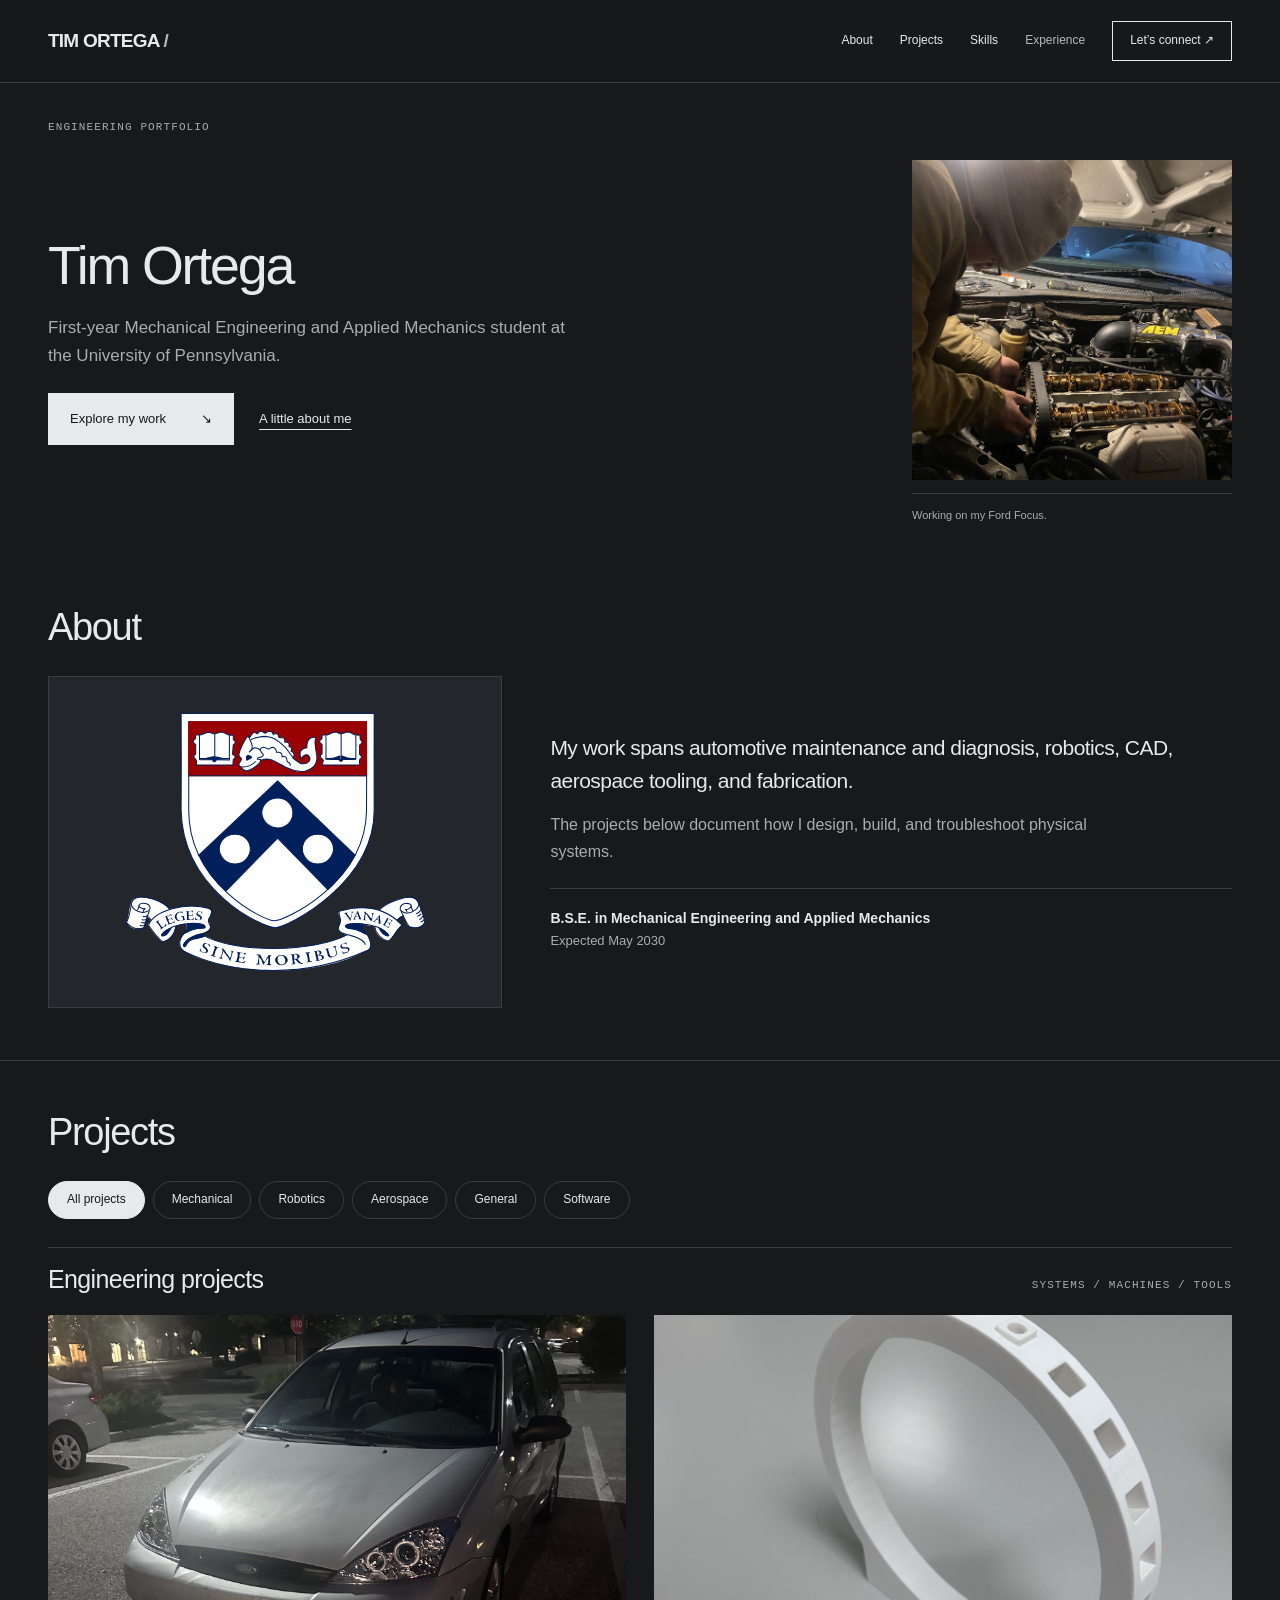
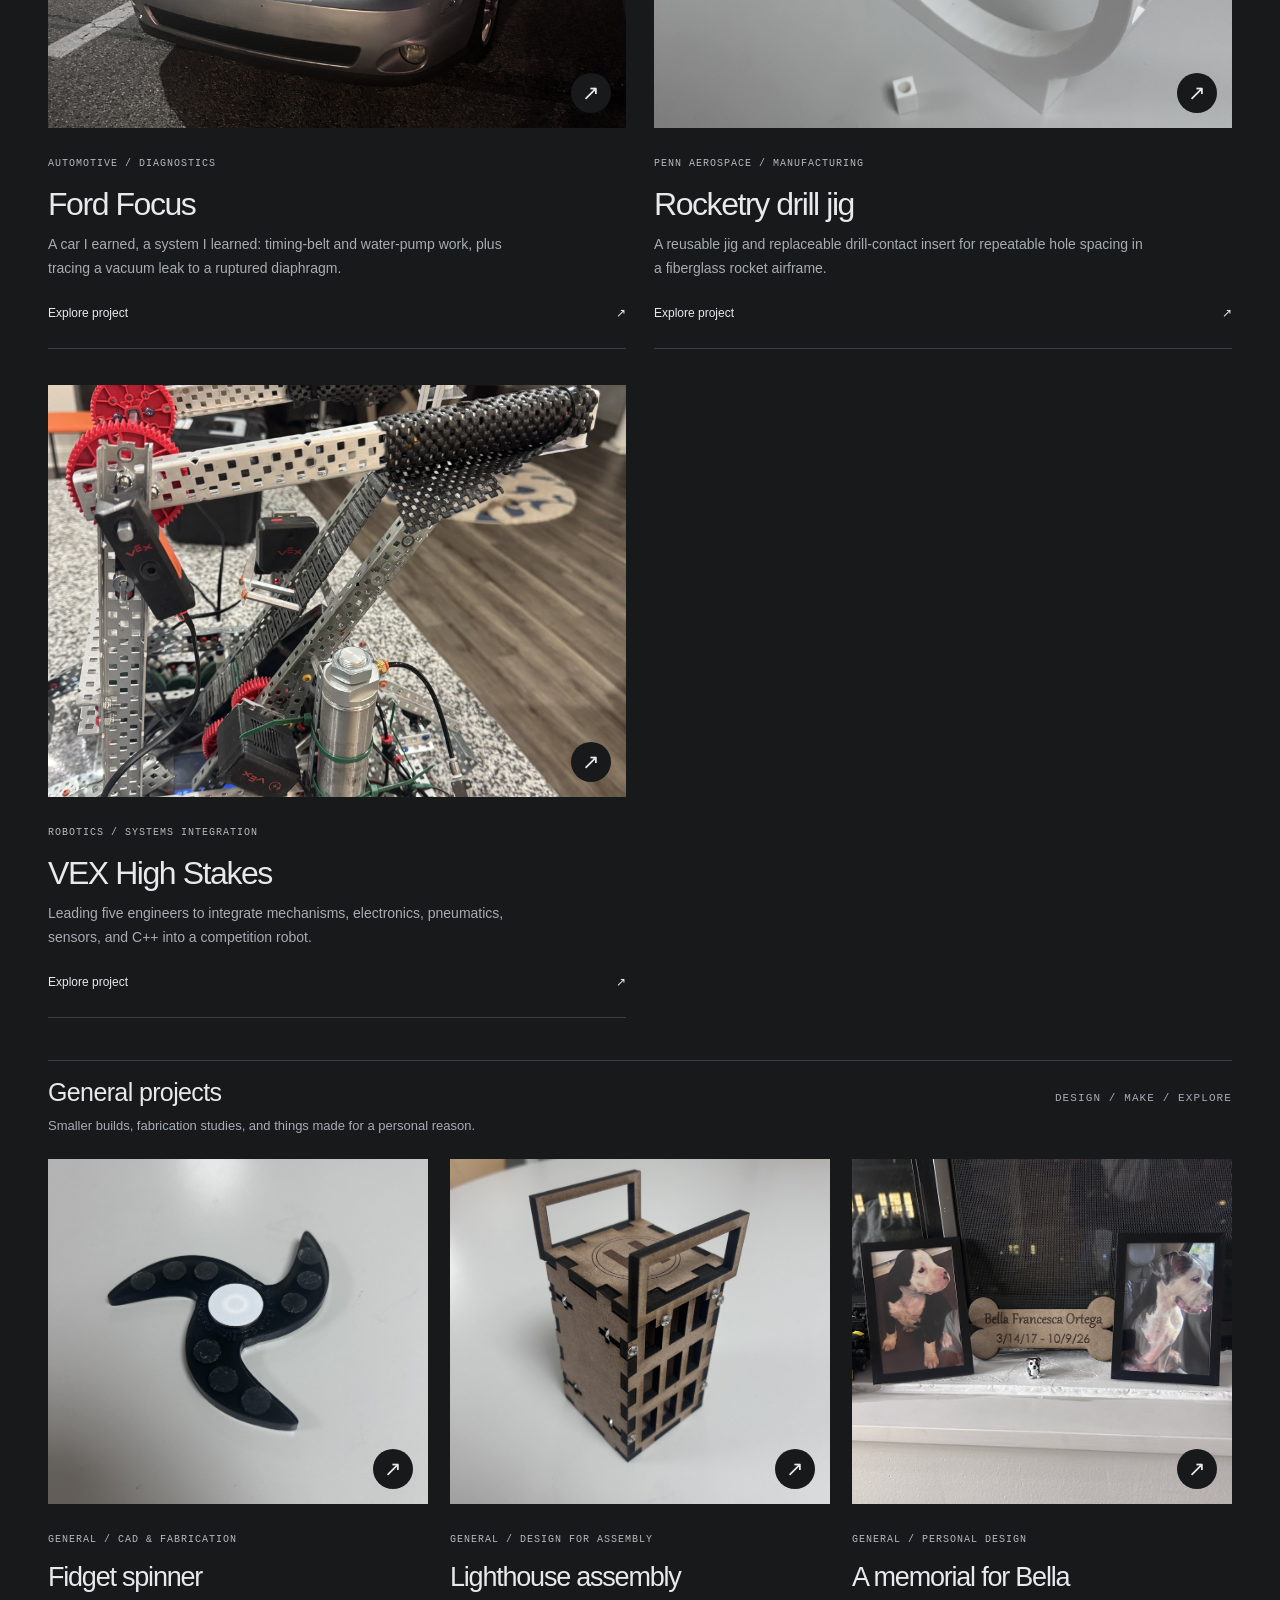
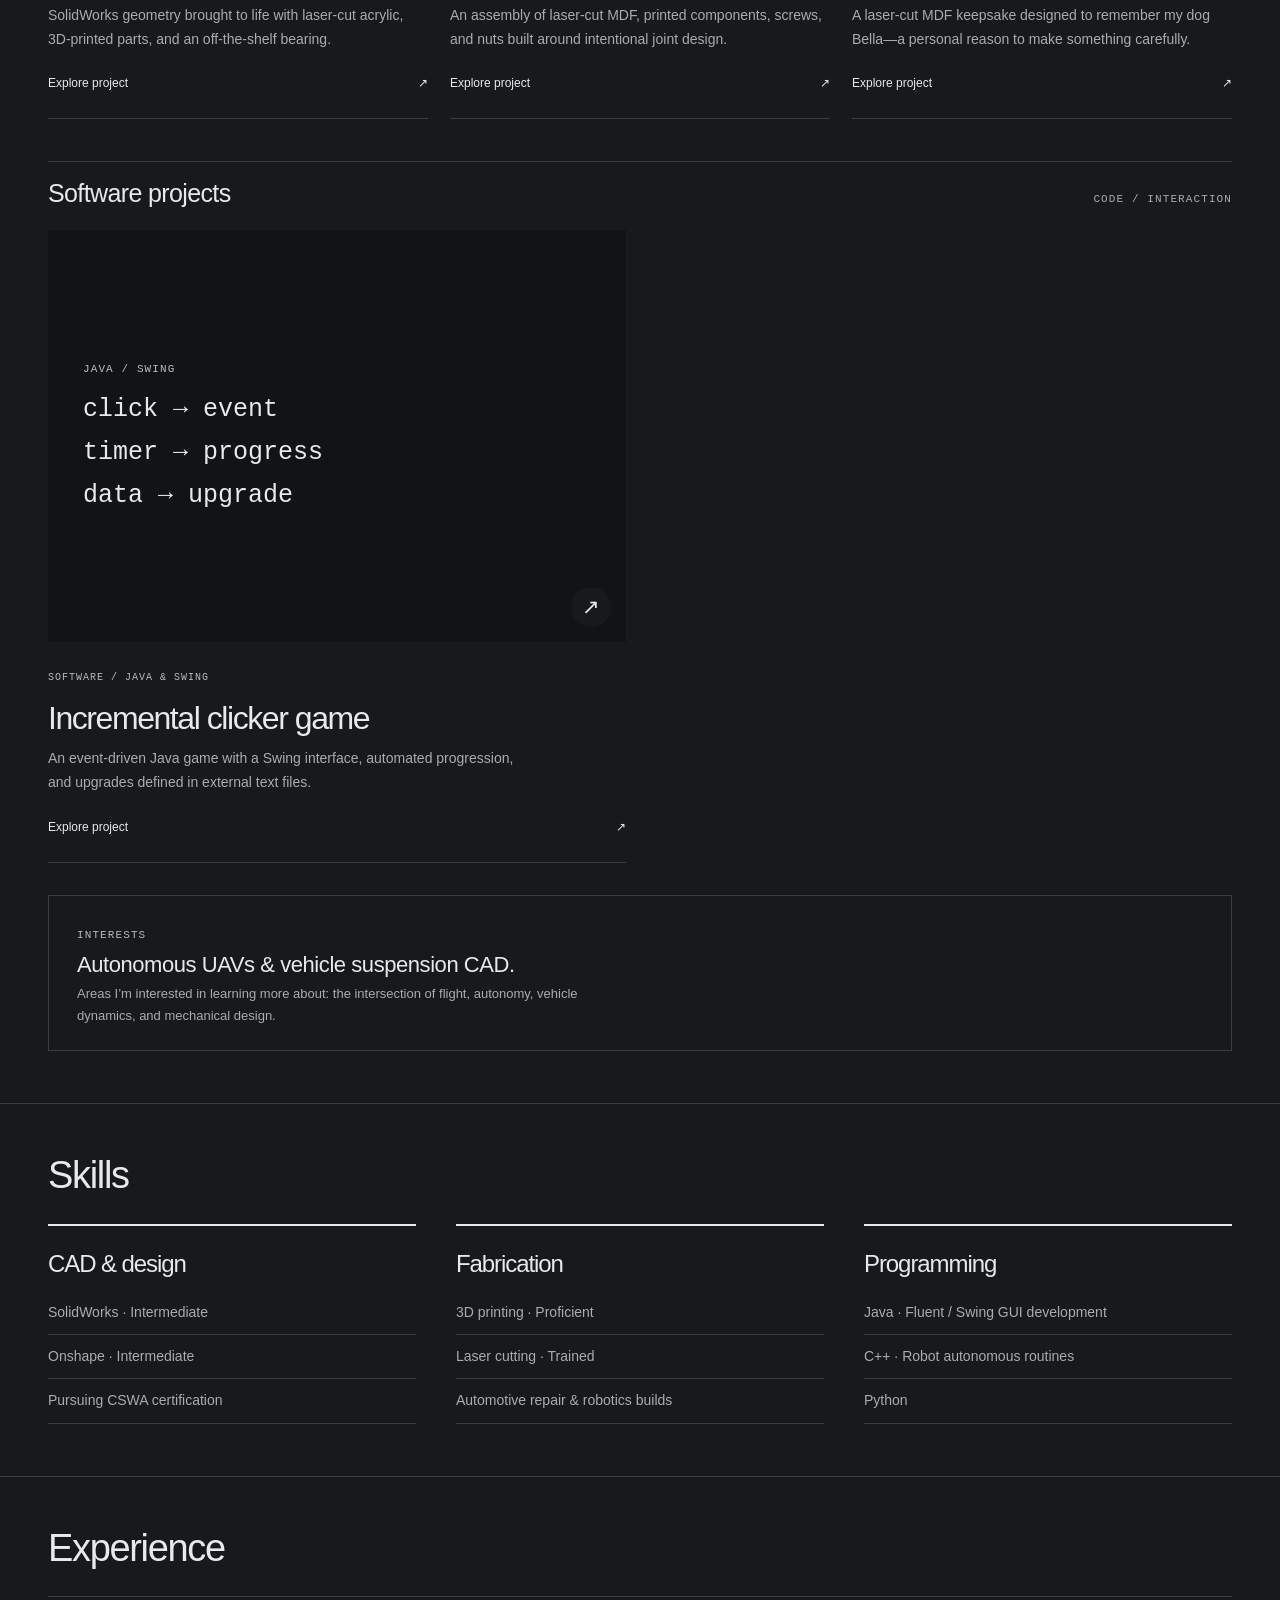
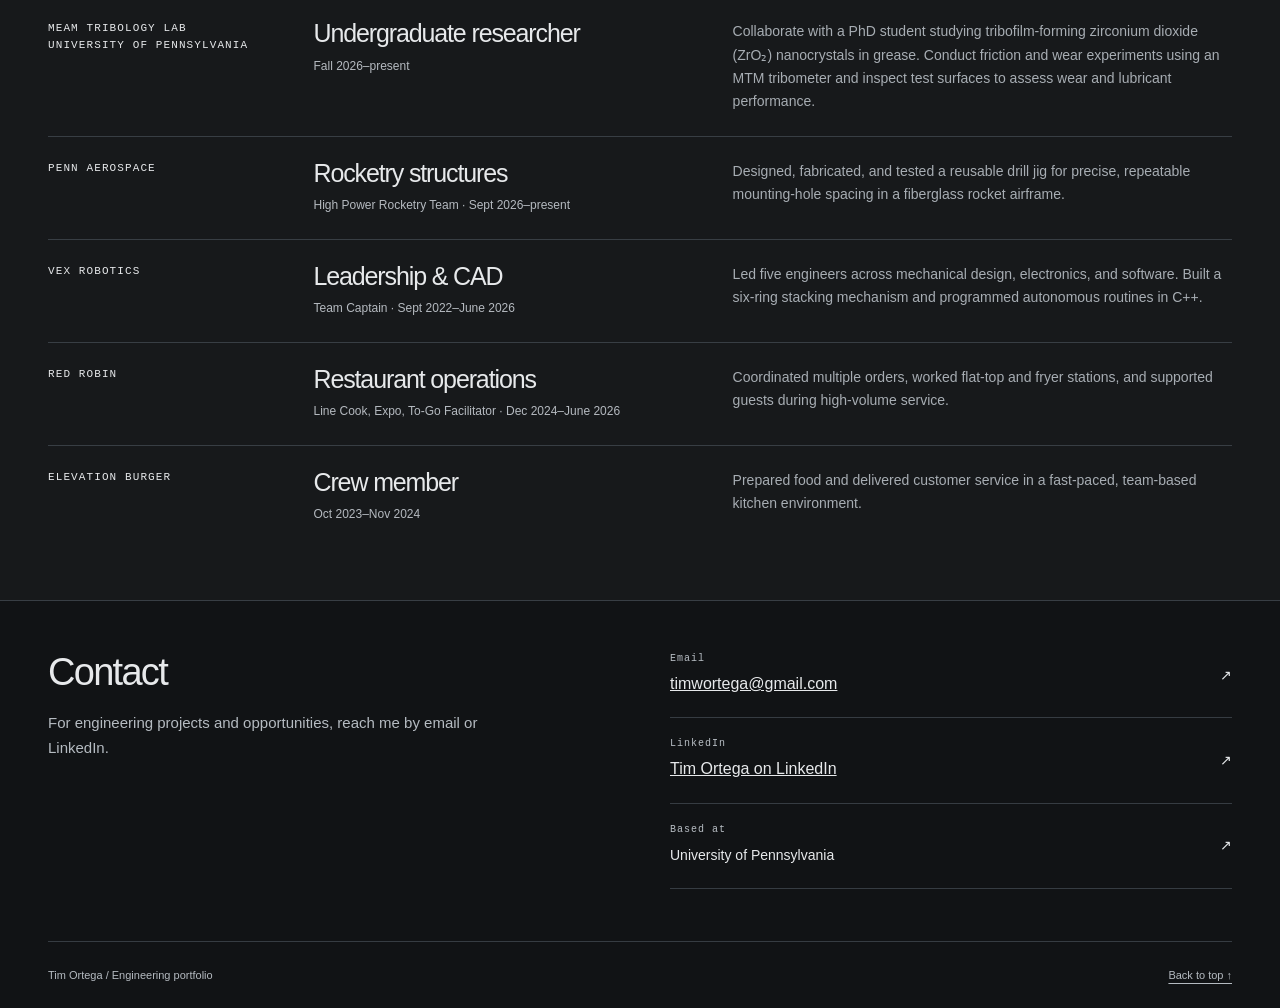
==== commit 3597945d: "Add files via upload" ====
--- a/index.html
+++ b/index.html
@@ -3,20 +3,20 @@
 <head>
   <meta charset="utf-8"><meta name="viewport" content="width=device-width,initial-scale=1">
   <meta name="description" content="A first-year Penn Mechanical Engineering and Applied Mechanics student's portfolio: automotive repair, robotics, CAD, and aerospace structures.">
-  <meta name="theme-color" content="#242424"><title>Timothy Ortega — Engineering Portfolio</title>
+  <meta name="theme-color" content="#17191b"><title>Tim Ortega — Engineering Portfolio</title>
   <link rel="stylesheet" href="assets/site.css"><link rel="stylesheet" href="assets/projects.css">
 </head>
 <body id="top" class="home-page">
 <a class="skip" href="#main">Skip to content</a>
-<header><div class="wrap nav"><a class="brand" href="#top" aria-label="Timothy Ortega, home">TIMOTHY ORTEGA<em> /</em></a><button class="menu" aria-controls="navigation" aria-expanded="false">Menu <span aria-hidden="true">+</span></button><nav id="navigation" aria-label="Main navigation"><a href="#about">About</a><a href="#projects">Projects</a><a href="#skills">Skills</a><a href="#experience">Experience</a><a class="nav-contact" href="#contact">Let’s connect <span aria-hidden="true">↗</span></a></nav></div></header>
+<header><div class="wrap nav"><a class="brand" href="#top" aria-label="Tim Ortega, home">TIM ORTEGA<em> /</em></a><button class="menu" aria-controls="navigation" aria-expanded="false">Menu <span aria-hidden="true">+</span></button><nav id="navigation" aria-label="Main navigation"><a href="#about">About</a><a href="#projects">Projects</a><a href="#skills">Skills</a><a href="#experience">Experience</a><a class="nav-contact" href="#contact">Let’s connect <span aria-hidden="true">↗</span></a></nav></div></header>
 <main id="main">
-<div class="hero wrap"><div class="hero-top mono">Engineering portfolio</div><div class="hero-grid"><div><h1>Timothy Ortega</h1><p class="intro">First-year Mechanical Engineering and Applied Mechanics student at the University of Pennsylvania.</p><div class="actions"><a class="btn" href="#projects">Explore my work <span aria-hidden="true">↘</span></a><a class="text-link" href="#about">A little about me</a></div></div><figure class="hero-photo" style="width:100%;max-width:320px;margin:0"><img src="assets/images/timothy-working-on-focus.jpg" alt="Timothy Ortega working on the exposed engine of his Ford Focus" width="320" height="320" style="display:block;width:100%;height:auto;aspect-ratio:1/1;object-fit:cover;object-position:50% 40%" fetchpriority="high" decoding="async"><figcaption>Working on my Ford Focus.</figcaption></figure></div></div>
+<div class="hero wrap"><div class="hero-top mono">Engineering portfolio</div><div class="hero-grid"><div><h1>Tim Ortega</h1><p class="intro">First-year Mechanical Engineering and Applied Mechanics student at the University of Pennsylvania.</p><div class="actions"><a class="btn" href="#projects">Explore my work <span aria-hidden="true">↘</span></a><a class="text-link" href="#about">A little about me</a></div></div><figure class="hero-photo" style="width:100%;max-width:320px;margin:0"><img src="assets/images/timothy-working-on-focus.jpg" alt="Tim Ortega working on the exposed engine of his Ford Focus" width="320" height="320" style="display:block;width:100%;height:auto;aspect-ratio:1/1;object-fit:cover;object-position:50% 40%" fetchpriority="high" decoding="async"><figcaption>Working on my Ford Focus.</figcaption></figure></div></div>
 
-<section id="about"><div class="wrap"><div class="section-head"><div><h2>About</h2></div></div><div class="about-grid"><div class="penn-card"><img src="assets/images/upenn-shield.svg" alt="University of Pennsylvania shield and banner" loading="lazy" decoding="async"></div><div><p class="about-copy">My work spans automotive maintenance and diagnosis, robotics, CAD, aerospace tooling, and fabrication.</p><p class="about-detail">The projects below document how I design, build, and troubleshoot physical systems.</p><div class="education"><div><strong>B.S.E. in Mechanical Engineering and Applied Mechanics</strong><p>Expected June 2030</p></div></div></div></div></div></section>
+<section id="about"><div class="wrap"><div class="section-head"><div><h2>About</h2></div></div><div class="about-grid"><div class="penn-card"><img src="assets/images/upenn-shield.svg" alt="University of Pennsylvania shield and banner" loading="lazy" decoding="async"></div><div><p class="about-copy">My work spans automotive maintenance and diagnosis, robotics, CAD, aerospace tooling, and fabrication.</p><p class="about-detail">The projects below document how I design, build, and troubleshoot physical systems.</p><div class="education"><div><strong>B.S.E. in Mechanical Engineering and Applied Mechanics</strong><p>Expected May 2030</p></div></div></div></div></div></section>
 <section id="projects"><div class="wrap"><div class="section-head"><div><h2>Projects</h2></div></div><div class="filters" aria-label="Filter projects"><button class="filter" data-filter="all" aria-pressed="true">All projects</button><button class="filter" data-filter="mechanical" aria-pressed="false">Mechanical</button><button class="filter" data-filter="robotics" aria-pressed="false">Robotics</button><button class="filter" data-filter="aerospace" aria-pressed="false">Aerospace</button><button class="filter" data-filter="general" aria-pressed="false">General</button><button class="filter" data-filter="software" aria-pressed="false">Software</button></div><p id="filter-status" class="sr-only" aria-live="polite"></p><div class="project-collection"><div class="collection-heading"><h3>Engineering projects</h3><span class="mono">Systems / Machines / Tools</span></div><div class="project-grid"><article class="project case-card" data-category="mechanical"><a class="card-link" href="projects/ford-focus.html"><div class="card-media"><img src="assets/images/ford-focus.jpg" alt="Timothy’s silver Ford Focus" loading="lazy" decoding="async"><span class="card-arrow" aria-hidden="true">↗</span></div><div class="card-copy"><span class="mono card-label">Automotive / Diagnostics</span><h3>Ford Focus</h3><p>A car I earned, a system I learned: timing-belt and water-pump work, plus tracing a vacuum leak to a ruptured diaphragm.</p><span class="read-case">Explore project <span aria-hidden="true">↗</span></span></div></a></article><article class="project case-card" data-category="aerospace"><a class="card-link" href="projects/rocketry.html"><div class="card-media"><img src="assets/images/drill-jig.jpg" alt="White drill jig with a separate replaceable insert" loading="lazy" decoding="async"><span class="card-arrow" aria-hidden="true">↗</span></div><div class="card-copy"><span class="mono card-label">Penn Aerospace / Manufacturing</span><h3>Rocketry drill jig</h3><p>A reusable jig and replaceable drill-contact insert for repeatable hole spacing in a fiberglass rocket airframe.</p><span class="read-case">Explore project <span aria-hidden="true">↗</span></span></div></a></article><article class="project case-card" data-category="robotics"><a class="card-link" href="projects/robotics.html"><div class="card-media"><img src="assets/images/vex-robot.jpg" alt="VEX robot intake, drivetrain structure, motors, wiring, and pneumatic hardware" loading="lazy" decoding="async"><span class="card-arrow" aria-hidden="true">↗</span></div><div class="card-copy"><span class="mono card-label">Robotics / Systems integration</span><h3>VEX High Stakes</h3><p>Leading five engineers to integrate mechanisms, electronics, pneumatics, sensors, and C++ into a competition robot.</p><span class="read-case">Explore project <span aria-hidden="true">↗</span></span></div></a></article></div></div><div class="project-collection"><div class="collection-heading"><div><h3>General projects</h3><p>Smaller builds, fabrication studies, and things made for a personal reason.</p></div><span class="mono">Design / Make / Explore</span></div><div class="project-grid general-grid"><article class="project case-card" data-category="general"><a class="card-link" href="projects/fidget-spinner.html"><div class="card-media"><img src="assets/images/fidget-spinner.jpg" alt="Black three-lobed fidget spinner with a white center cap" loading="lazy" decoding="async"><span class="card-arrow" aria-hidden="true">↗</span></div><div class="card-copy"><span class="mono card-label">General / CAD & fabrication</span><h3>Fidget spinner</h3><p>SolidWorks geometry brought to life with laser-cut acrylic, 3D-printed parts, and an off-the-shelf bearing.</p><span class="read-case">Explore project <span aria-hidden="true">↗</span></span></div></a></article><article class="project case-card" data-category="general"><a class="card-link" href="projects/lighthouse.html"><div class="card-media"><img src="assets/images/lighthouse.jpg" alt="Laser-cut MDF lighthouse assembly with interlocking panels and screws" loading="lazy" decoding="async"><span class="card-arrow" aria-hidden="true">↗</span></div><div class="card-copy"><span class="mono card-label">General / Design for assembly</span><h3>Lighthouse assembly</h3><p>An assembly of laser-cut MDF, printed components, screws, and nuts built around intentional joint design.</p><span class="read-case">Explore project <span aria-hidden="true">↗</span></span></div></a></article><article class="project case-card" data-category="general"><a class="card-link" href="projects/bella-memorial.html"><div class="card-media"><img src="assets/images/bella-memorial.jpg" alt="Bone-shaped MDF memorial for Bella between two framed photographs" loading="lazy" decoding="async"><span class="card-arrow" aria-hidden="true">↗</span></div><div class="card-copy"><span class="mono card-label">General / Personal design</span><h3>A memorial for Bella</h3><p>A laser-cut MDF keepsake designed to remember my dog Bella—a personal reason to make something carefully.</p><span class="read-case">Explore project <span aria-hidden="true">↗</span></span></div></a></article></div></div><div class="project-collection"><div class="collection-heading"><h3>Software projects</h3><span class="mono">Code / Interaction</span></div><div class="project-grid"><article class="project case-card" data-category="software"><a class="card-link" href="projects/clicker-game.html"><div class="card-media"><div class="code-art" aria-hidden="true"><span class="mono">JAVA / SWING</span><span class="code-line">click → event</span><span class="code-line">timer → progress</span><span class="code-line">data → upgrade</span></div><span class="card-arrow" aria-hidden="true">↗</span></div><div class="card-copy"><span class="mono card-label">Software / Java & Swing</span><h3>Incremental clicker game</h3><p>An event-driven Java game with a Swing interface, automated progression, and upgrades defined in external text files.</p><span class="read-case">Explore project <span aria-hidden="true">↗</span></span></div></a></article></div></div><div class="exploring"><div><span class="mono" style="color:var(--orange)">Interests</span><h3>Autonomous UAVs & vehicle suspension CAD.</h3><p>Areas I’m interested in learning more about: the intersection of flight, autonomy, vehicle dynamics, and mechanical design.</p></div></div></div></section>
 <section id="skills"><div class="wrap"><div class="section-head"><div><h2>Skills</h2></div></div><div class="skill-grid"><div class="skill"><h3>CAD &amp; design</h3><ul><li>SolidWorks · Intermediate</li><li>Onshape · Intermediate</li><li>Pursuing CSWA certification</li></ul></div><div class="skill"><h3>Fabrication</h3><ul><li>3D printing · Proficient</li><li>Laser cutting · Trained</li><li>Automotive repair & robotics builds</li></ul></div><div class="skill"><h3>Programming</h3><ul><li>Java · Fluent / Swing GUI development</li><li>C++ · Robot autonomous routines</li><li>Python</li></ul></div></div></div></section>
-<section id="experience"><div class="wrap"><div class="section-head"><div><h2>Experience</h2></div></div><div class="experience-row"><span class="mono">Penn Aerospace</span><div><h3>Rocketry structures</h3><p class="role">High Power Rocketry Team · Sept 2026–present</p></div><p>Designed, fabricated, and tested a reusable drill jig for precise, repeatable mounting-hole spacing in a fiberglass rocket airframe.</p></div><div class="experience-row"><span class="mono">VEX Robotics</span><div><h3>Leadership & CAD</h3><p class="role">Team Captain · Sept 2022–June 2026</p></div><p>Led five engineers across mechanical design, electronics, and software. Built a six-ring stacking mechanism and programmed autonomous routines in C++.</p></div><div class="experience-row"><span class="mono">Red Robin</span><div><h3>Restaurant operations</h3><p class="role">Line Cook, Expo, To-Go Facilitator · Dec 2024–June 2026</p></div><p>Coordinated multiple orders, worked flat-top and fryer stations, and supported guests during high-volume service.</p></div><div class="experience-row"><span class="mono">Elevation Burger</span><div><h3>Crew member</h3><p class="role">Oct 2023–Nov 2024</p></div><p>Prepared food and delivered customer service in a fast-paced, team-based kitchen environment.</p></div></div></section>
-<section class="contact" id="contact"><div class="wrap contact-grid"><div><h2>Contact</h2><p>For engineering projects and opportunities, reach me by email or LinkedIn.</p></div><div class="contact-list"><div class="contact-item"><div><small>Email</small><a href="mailto:timwortega@gmail.com">timwortega@gmail.com</a></div><span aria-hidden="true">↗</span></div><div class="contact-item"><div><small>LinkedIn</small><a href="https://www.linkedin.com/in/tim-ortega-5179a62b8/">Timothy Ortega on LinkedIn</a></div><span aria-hidden="true">↗</span></div><div class="contact-item"><div><small>Based at</small><span>University of Pennsylvania</span></div><span aria-hidden="true">↗</span></div></div></div></section>
-</main><footer class="footer"><div class="wrap"><span>Timothy Ortega / Engineering portfolio</span><a href="#top">Back to top ↑</a></div></footer>
+<section id="experience"><div class="wrap"><div class="section-head"><div><h2>Experience</h2></div></div><div class="experience-row"><span class="mono">MEAM Tribology Lab<br>University of Pennsylvania</span><div><h3>Undergraduate researcher</h3><p class="role">Fall 2026–present</p></div><p>Collaborate with a PhD student studying tribofilm-forming zirconium dioxide (ZrO₂) nanocrystals in grease. Conduct friction and wear experiments using an MTM tribometer and inspect test surfaces to assess wear and lubricant performance.</p></div><div class="experience-row"><span class="mono">Penn Aerospace</span><div><h3>Rocketry structures</h3><p class="role">High Power Rocketry Team · Sept 2026–present</p></div><p>Designed, fabricated, and tested a reusable drill jig for precise, repeatable mounting-hole spacing in a fiberglass rocket airframe.</p></div><div class="experience-row"><span class="mono">VEX Robotics</span><div><h3>Leadership & CAD</h3><p class="role">Team Captain · Sept 2022–June 2026</p></div><p>Led five engineers across mechanical design, electronics, and software. Built a six-ring stacking mechanism and programmed autonomous routines in C++.</p></div><div class="experience-row"><span class="mono">Red Robin</span><div><h3>Restaurant operations</h3><p class="role">Line Cook, Expo, To-Go Facilitator · Dec 2024–June 2026</p></div><p>Coordinated multiple orders, worked flat-top and fryer stations, and supported guests during high-volume service.</p></div><div class="experience-row"><span class="mono">Elevation Burger</span><div><h3>Crew member</h3><p class="role">Oct 2023–Nov 2024</p></div><p>Prepared food and delivered customer service in a fast-paced, team-based kitchen environment.</p></div></div></section>
+<section class="contact" id="contact"><div class="wrap contact-grid"><div><h2>Contact</h2><p>For engineering projects and opportunities, reach me by email or LinkedIn.</p></div><div class="contact-list"><div class="contact-item"><div><small>Email</small><a href="mailto:timwortega@gmail.com">timwortega@gmail.com</a></div><span aria-hidden="true">↗</span></div><div class="contact-item"><div><small>LinkedIn</small><a href="https://www.linkedin.com/in/tim-ortega-5179a62b8/">Tim Ortega on LinkedIn</a></div><span aria-hidden="true">↗</span></div><div class="contact-item"><div><small>Based at</small><span>University of Pennsylvania</span></div><span aria-hidden="true">↗</span></div></div></div></section>
+</main><footer class="footer"><div class="wrap"><span>Tim Ortega / Engineering portfolio</span><a href="#top">Back to top ↑</a></div></footer>
 <script src="assets/site.js" defer></script>
 </body></html>
--- a/assets/site.css
+++ b/assets/site.css
@@ -1,3 +1,3 @@
 
-  :root{--paper:#f7f7f7;--ink:#242424;--muted:#646464;--line:#d6d6d6;--orange:#535353;--green:#ededed;--white:#ffffff}*{box-sizing:border-box}html{scroll-behavior:smooth;scroll-padding-top:92px}body{margin:0;background:var(--paper);color:var(--ink);font:16px/1.65 Arial,Helvetica,sans-serif}a{color:inherit}button{font:inherit}button,a{-webkit-tap-highlight-color:transparent}a:focus-visible,button:focus-visible,summary:focus-visible{outline:3px solid var(--orange);outline-offset:5px}::selection{background:#dcdcdc}h1,h2,h3,p{margin:0}h1,h2,h3{font-weight:500;letter-spacing:-.045em;line-height:1.05}.wrap{width:min(1240px,calc(100% - 96px));margin:auto}.mono,.eyebrow,.tag,.section-no{font:11px/1.5 'Courier New',monospace;letter-spacing:.1em;text-transform:uppercase}.skip{position:absolute;top:-80px;left:20px;z-index:10;background:var(--ink);color:white;padding:12px}.skip:focus{top:10px}header{position:sticky;top:0;z-index:5;background:rgba(247,247,247,.97);border-bottom:1px solid var(--line)}.nav{display:flex;align-items:center;justify-content:space-between;min-height:82px;gap:20px}.brand{text-decoration:none;font-weight:700;letter-spacing:-.04em;font-size:19px}.brand em{font-style:normal;color:var(--orange)}nav{display:flex;gap:27px;align-items:center}nav a{font-size:12px;text-decoration:none}nav a:hover,nav a[aria-current]{color:var(--orange)}.nav-contact{border:1px solid var(--ink);padding:9px 17px}.menu{display:none;border:1px solid var(--ink);background:transparent;padding:7px 12px}.hero{padding:72px 0 46px}.hero-top{display:flex;justify-content:space-between;gap:20px;color:var(--muted)}.dot{display:inline-block;width:7px;height:7px;background:var(--orange);border-radius:50%;margin-right:9px}.hero-grid{display:grid;grid-template-columns:1.13fr 1fr;align-items:center;gap:40px;margin-top:47px}h1{font-size:clamp(58px,6.9vw,100px);max-width:700px}h1 span{font-family:Georgia,serif;font-style:italic;color:var(--orange)}.intro{max-width:415px;margin-top:29px;color:var(--muted);font-size:17px}.actions{display:flex;align-items:center;gap:25px;margin-top:33px;flex-wrap:wrap}.btn{display:inline-flex;justify-content:space-between;gap:35px;align-items:center;background:var(--ink);color:var(--white);text-decoration:none;padding:14px 21px;font-size:13px;border:1px solid var(--ink)}.btn:hover{background:var(--orange);border-color:var(--orange)}.text-link{font-size:13px;text-underline-offset:6px}.blueprint{aspect-ratio:1/1.04;position:relative;background:#ececec;overflow:hidden;border:1px solid #d0d0d0}.blueprint::before{content:'';position:absolute;inset:0;background-image:linear-gradient(#2424240a 1px,transparent 1px),linear-gradient(90deg,#2424240a 1px,transparent 1px);background-size:24px 24px}.blueprint svg{position:absolute;inset:6%;width:88%;height:88%}.plate-label{position:absolute;left:23px;top:20px}.plate-bottom{position:absolute;left:23px;bottom:20px;right:23px;display:flex;justify-content:space-between;color:#555555}.hero-footer{display:flex;justify-content:space-between;border-top:1px solid var(--line);padding-top:20px;margin-top:48px;gap:20px;color:var(--muted)}.ticker{background:var(--ink);color:#dedede;padding:19px 0}.ticker .wrap{display:flex;justify-content:space-between;gap:24px;flex-wrap:wrap}.ticker b{font-weight:400;color:#cecece}section{padding:87px 0;border-bottom:1px solid var(--line)}.section-head{display:flex;align-items:baseline;justify-content:space-between;margin-bottom:38px;gap:20px}.section-head h2{font-size:clamp(38px,4.3vw,60px)}.section-no{color:var(--orange);margin-bottom:15px;display:block}.section-aside{font-size:13px;color:var(--muted);max-width:260px}.about-grid{display:grid;grid-template-columns:1fr 1.5fr;gap:85px;align-items:start}.portrait{min-height:330px;background:#eeeeee;border:1px solid var(--line);display:flex;align-items:center;justify-content:center;flex-direction:column;gap:16px;color:var(--muted)}.portrait svg{width:90px;height:90px;opacity:.4}.about-copy{font-size:24px;line-height:1.5;letter-spacing:-.025em}.about-detail{color:var(--muted);margin-top:24px;max-width:600px}.education{border-top:1px solid var(--line);margin-top:32px;padding-top:21px;display:flex;gap:22px;align-items:start}.education .penn-mark{border:1px solid var(--ink);width:45px;height:51px;display:grid;place-items:center;font:22px Georgia,serif;flex-shrink:0}.education strong{font-size:14px;display:block}.education p{font-size:13px;color:var(--muted)}.filters{display:flex;gap:8px;margin-bottom:28px;flex-wrap:wrap}.filter{background:transparent;border:1px solid var(--line);border-radius:30px;padding:8px 18px;font-size:12px;cursor:pointer}.filter[aria-pressed=true]{background:var(--ink);color:var(--white);border-color:var(--ink)}.project-grid{display:grid;grid-template-columns:1fr 1fr;gap:36px 28px}.project[hidden]{display:none}.project-art{height:280px;position:relative;overflow:hidden;display:grid;place-items:center;background:#eeeeee}.project-art svg{width:85%;height:85%}.project-art.dark{background:#282828;color:#d7d7d7}.project-art.sand{background:#eaeaea}.project-art.blue{background:#eeeeee}.project-number{position:absolute;top:15px;left:18px}.illustration-label{position:absolute;bottom:13px;right:16px;font-size:9px;color:inherit;opacity:.65}.project-meta{display:flex;gap:8px;flex-wrap:wrap;margin-top:20px}.tag{font-size:9px;padding:4px 8px;border:1px solid var(--line)}.project h3{font-size:29px;margin:15px 0 12px}.project p{color:var(--muted);font-size:14px;max-width:490px}.project details{border-top:1px solid var(--line);margin-top:20px;padding-top:12px}.project summary{font-size:12px;cursor:pointer;list-style:none;display:flex;justify-content:space-between}.project summary::after{content:'+';font-size:19px;color:var(--orange);line-height:1}.project details[open] summary::after{content:'−'}.project details p{margin-top:14px}.project details ul{font-size:13px;color:var(--muted);padding-left:20px}.exploring{margin-top:32px;border:1px solid var(--line);padding:24px 28px;display:flex;align-items:start;justify-content:space-between;gap:30px}.exploring h3{font-size:22px;letter-spacing:-.02em;margin:7px 0}.exploring p{font-size:13px;color:var(--muted);max-width:530px}.skill-grid{display:grid;grid-template-columns:repeat(3,1fr);gap:40px}.skill{border-top:2px solid var(--ink);padding-top:22px}.skill .num{color:var(--orange)}.skill h3{font-size:27px;margin:19px 0}.skill ul{padding:0;list-style:none;margin:0}.skill li{padding:10px 0;border-bottom:1px solid var(--line);font-size:14px;color:var(--muted)}.experience-row{display:grid;grid-template-columns:.6fr 1fr 1.3fr;gap:35px;border-top:1px solid var(--line);padding:30px 0}.experience-row h3{font-size:25px}.experience-row p{font-size:14px;color:var(--muted)}.experience-row .role{font-size:12px;margin-top:10px;color:var(--orange)}.contact{background:var(--ink);color:var(--paper);border:0}.contact .section-no{color:#cecece}.contact-grid{display:grid;grid-template-columns:1.5fr 1fr;gap:80px;align-items:start}.contact h2{font-size:clamp(48px,6vw,83px)}.contact h2 i{font-family:Georgia,serif;font-weight:400;color:#cecece}.contact p{margin-top:24px;color:#c5c5c5;max-width:430px;font-size:15px}.contact-list{padding-top:10px}.contact-item{padding:20px 0;border-bottom:1px solid #5b5b5b;display:flex;justify-content:space-between;align-items:center;gap:15px}.contact-item small{display:block;font:10px 'Courier New',monospace;letter-spacing:.1em;color:#c5c5c5;margin-bottom:7px}.contact-item span{font-size:14px}.placeholder{font-size:10px!important;color:#cecece!important}.footer{background:var(--ink);color:#c5c5c5}.footer .wrap{padding:24px 0;border-top:1px solid #5b5b5b;display:flex;justify-content:space-between;gap:20px;font-size:11px}.footer a{text-underline-offset:4px}.editor-note{font-size:11px;color:var(--muted);margin-top:22px}.nojs{padding:15px;background:#e9e9e9}svg{fill:none;stroke:currentColor;stroke-width:1.4;stroke-linecap:round;stroke-linejoin:round}.sr-only{position:absolute;width:1px;height:1px;padding:0;margin:-1px;overflow:hidden;clip:rect(0,0,0,0);white-space:nowrap;border:0}@media(min-width:1450px){.hero{padding-top:95px}}@media(max-width:1000px){.wrap{width:calc(100% - 48px)}nav{gap:17px}.hero-grid{gap:22px}h1{font-size:66px}.about-grid{gap:40px}.contact-grid{gap:35px}.project-art{height:240px}.experience-row{grid-template-columns:.5fr 1fr 1.2fr}}@media(max-width:700px){.wrap{width:calc(100% - 36px)}.nav{min-height:68px}.menu{display:block}nav{display:none;position:absolute;top:68px;left:0;right:0;background:var(--paper);padding:22px;flex-direction:column;border-bottom:1px solid var(--line);align-items:stretch}nav.open{display:flex}nav a{padding:5px}.hero{padding-top:32px}.hero-top{font-size:9px}.hero-top span:last-child{display:none}.hero-grid{grid-template-columns:1fr;margin-top:30px;gap:34px}h1{font-size:clamp(56px,13vw,80px)}.intro{font-size:16px}.blueprint{aspect-ratio:1.25}.hero-footer{font-size:9px;margin-top:29px}.hero-footer span:last-child{display:none}.ticker .wrap{gap:12px;font-size:9px}.ticker span:last-child{display:none}section{padding:56px 0}.section-head{display:block;margin-bottom:28px}.section-aside{margin-top:18px;max-width:350px}.about-grid,.project-grid,.contact-grid{grid-template-columns:1fr;gap:30px}.portrait{min-height:260px}.about-copy{font-size:22px}.project-art{height:260px}.exploring{display:block;padding:22px}.exploring .mono:last-child{display:none}.skill-grid{grid-template-columns:1fr;gap:30px}.skill h3{margin:12px 0}.experience-row{grid-template-columns:1fr;gap:12px;padding:24px 0}.experience-row .role{margin-top:6px}.contact-grid{gap:25px}.footer .wrap{flex-wrap:wrap}.project-grid{gap:35px}.project h3{font-size:27px}}@media(prefers-reduced-motion:reduce){html{scroll-behavior:auto}}
+  :root{--paper:#17191b;--ink:#e7e9eb;--muted:#a7adb3;--line:#383e44;--orange:#b5bac0;--green:#25292d;--white:#16181a}*{box-sizing:border-box}html{scroll-behavior:smooth;scroll-padding-top:92px}body{margin:0;background:var(--paper);color:var(--ink);font:16px/1.65 Arial,Helvetica,sans-serif}a{color:inherit}button{font:inherit}button,a{-webkit-tap-highlight-color:transparent}a:focus-visible,button:focus-visible,summary:focus-visible{outline:3px solid var(--orange);outline-offset:5px}::selection{background:#414a53}h1,h2,h3,p{margin:0}h1,h2,h3{font-weight:500;letter-spacing:-.045em;line-height:1.05}.wrap{width:min(1240px,calc(100% - 96px));margin:auto}.mono,.eyebrow,.tag,.section-no{font:11px/1.5 'Courier New',monospace;letter-spacing:.1em;text-transform:uppercase}.skip{position:absolute;top:-80px;left:20px;z-index:10;background:var(--ink);color:white;padding:12px}.skip:focus{top:10px}header{position:sticky;top:0;z-index:5;background:rgba(23,25,27,.97);border-bottom:1px solid var(--line)}.nav{display:flex;align-items:center;justify-content:space-between;min-height:82px;gap:20px}.brand{text-decoration:none;font-weight:700;letter-spacing:-.04em;font-size:19px}.brand em{font-style:normal;color:var(--orange)}nav{display:flex;gap:27px;align-items:center}nav a{font-size:12px;text-decoration:none}nav a:hover,nav a[aria-current]{color:var(--orange)}.nav-contact{border:1px solid var(--ink);padding:9px 17px}.menu{display:none;border:1px solid var(--ink);background:transparent;padding:7px 12px}.hero{padding:72px 0 46px}.hero-top{display:flex;justify-content:space-between;gap:20px;color:var(--muted)}.dot{display:inline-block;width:7px;height:7px;background:var(--orange);border-radius:50%;margin-right:9px}.hero-grid{display:grid;grid-template-columns:1.13fr 1fr;align-items:center;gap:40px;margin-top:47px}h1{font-size:clamp(58px,6.9vw,100px);max-width:700px}h1 span{font-family:Georgia,serif;font-style:italic;color:var(--orange)}.intro{max-width:415px;margin-top:29px;color:var(--muted);font-size:17px}.actions{display:flex;align-items:center;gap:25px;margin-top:33px;flex-wrap:wrap}.btn{display:inline-flex;justify-content:space-between;gap:35px;align-items:center;background:var(--ink);color:var(--white);text-decoration:none;padding:14px 21px;font-size:13px;border:1px solid var(--ink)}.btn:hover{background:var(--orange);border-color:var(--orange)}.text-link{font-size:13px;text-underline-offset:6px}.blueprint{aspect-ratio:1/1.04;position:relative;background:#262a2e;overflow:hidden;border:1px solid #41474d}.blueprint::before{content:'';position:absolute;inset:0;background-image:linear-gradient(#e7e9eb0a 1px,transparent 1px),linear-gradient(90deg,#e7e9eb0a 1px,transparent 1px);background-size:24px 24px}.blueprint svg{position:absolute;inset:6%;width:88%;height:88%}.plate-label{position:absolute;left:23px;top:20px}.plate-bottom{position:absolute;left:23px;bottom:20px;right:23px;display:flex;justify-content:space-between;color:#b3b8bd}.hero-footer{display:flex;justify-content:space-between;border-top:1px solid var(--line);padding-top:20px;margin-top:48px;gap:20px;color:var(--muted)}.ticker{background:var(--ink);color:#d5d9dd;padding:19px 0}.ticker .wrap{display:flex;justify-content:space-between;gap:24px;flex-wrap:wrap}.ticker b{font-weight:400;color:#b8bdc2}section{padding:87px 0;border-bottom:1px solid var(--line)}.section-head{display:flex;align-items:baseline;justify-content:space-between;margin-bottom:38px;gap:20px}.section-head h2{font-size:clamp(38px,4.3vw,60px)}.section-no{color:var(--orange);margin-bottom:15px;display:block}.section-aside{font-size:13px;color:var(--muted);max-width:260px}.about-grid{display:grid;grid-template-columns:1fr 1.5fr;gap:85px;align-items:start}.portrait{min-height:330px;background:#23272b;border:1px solid var(--line);display:flex;align-items:center;justify-content:center;flex-direction:column;gap:16px;color:var(--muted)}.portrait svg{width:90px;height:90px;opacity:.4}.about-copy{font-size:24px;line-height:1.5;letter-spacing:-.025em}.about-detail{color:var(--muted);margin-top:24px;max-width:600px}.education{border-top:1px solid var(--line);margin-top:32px;padding-top:21px;display:flex;gap:22px;align-items:start}.education .penn-mark{border:1px solid var(--ink);width:45px;height:51px;display:grid;place-items:center;font:22px Georgia,serif;flex-shrink:0}.education strong{font-size:14px;display:block}.education p{font-size:13px;color:var(--muted)}.filters{display:flex;gap:8px;margin-bottom:28px;flex-wrap:wrap}.filter{background:transparent;border:1px solid var(--line);border-radius:30px;padding:8px 18px;font-size:12px;cursor:pointer}.filter[aria-pressed=true]{background:var(--ink);color:var(--white);border-color:var(--ink)}.project-grid{display:grid;grid-template-columns:1fr 1fr;gap:36px 28px}.project[hidden]{display:none}.project-art{height:280px;position:relative;overflow:hidden;display:grid;place-items:center;background:#23272b}.project-art svg{width:85%;height:85%}.project-art.dark{background:#202428;color:#c6cbd0}.project-art.sand{background:#22262a}.project-art.blue{background:#23272b}.project-number{position:absolute;top:15px;left:18px}.illustration-label{position:absolute;bottom:13px;right:16px;font-size:9px;color:inherit;opacity:.65}.project-meta{display:flex;gap:8px;flex-wrap:wrap;margin-top:20px}.tag{font-size:9px;padding:4px 8px;border:1px solid var(--line)}.project h3{font-size:29px;margin:15px 0 12px}.project p{color:var(--muted);font-size:14px;max-width:490px}.project details{border-top:1px solid var(--line);margin-top:20px;padding-top:12px}.project summary{font-size:12px;cursor:pointer;list-style:none;display:flex;justify-content:space-between}.project summary::after{content:'+';font-size:19px;color:var(--orange);line-height:1}.project details[open] summary::after{content:'−'}.project details p{margin-top:14px}.project details ul{font-size:13px;color:var(--muted);padding-left:20px}.exploring{margin-top:32px;border:1px solid var(--line);padding:24px 28px;display:flex;align-items:start;justify-content:space-between;gap:30px}.exploring h3{font-size:22px;letter-spacing:-.02em;margin:7px 0}.exploring p{font-size:13px;color:var(--muted);max-width:530px}.skill-grid{display:grid;grid-template-columns:repeat(3,1fr);gap:40px}.skill{border-top:2px solid var(--ink);padding-top:22px}.skill .num{color:var(--orange)}.skill h3{font-size:27px;margin:19px 0}.skill ul{padding:0;list-style:none;margin:0}.skill li{padding:10px 0;border-bottom:1px solid var(--line);font-size:14px;color:var(--muted)}.experience-row{display:grid;grid-template-columns:.6fr 1fr 1.3fr;gap:35px;border-top:1px solid var(--line);padding:30px 0}.experience-row h3{font-size:25px}.experience-row p{font-size:14px;color:var(--muted)}.experience-row .role{font-size:12px;margin-top:10px;color:var(--orange)}.contact{background:var(--ink);color:var(--paper);border:0}.contact .section-no{color:#b8bdc2}.contact-grid{display:grid;grid-template-columns:1.5fr 1fr;gap:80px;align-items:start}.contact h2{font-size:clamp(48px,6vw,83px)}.contact h2 i{font-family:Georgia,serif;font-weight:400;color:#b8bdc2}.contact p{margin-top:24px;color:#adb3b9;max-width:430px;font-size:15px}.contact-list{padding-top:10px}.contact-item{padding:20px 0;border-bottom:1px solid #444a50;display:flex;justify-content:space-between;align-items:center;gap:15px}.contact-item small{display:block;font:10px 'Courier New',monospace;letter-spacing:.1em;color:#adb3b9;margin-bottom:7px}.contact-item span{font-size:14px}.placeholder{font-size:10px!important;color:#b8bdc2!important}.footer{background:var(--ink);color:#adb3b9}.footer .wrap{padding:24px 0;border-top:1px solid #444a50;display:flex;justify-content:space-between;gap:20px;font-size:11px}.footer a{text-underline-offset:4px}.editor-note{font-size:11px;color:var(--muted);margin-top:22px}.nojs{padding:15px;background:#292e33}svg{fill:none;stroke:currentColor;stroke-width:1.4;stroke-linecap:round;stroke-linejoin:round}.sr-only{position:absolute;width:1px;height:1px;padding:0;margin:-1px;overflow:hidden;clip:rect(0,0,0,0);white-space:nowrap;border:0}@media(min-width:1450px){.hero{padding-top:95px}}@media(max-width:1000px){.wrap{width:calc(100% - 48px)}nav{gap:17px}.hero-grid{gap:22px}h1{font-size:66px}.about-grid{gap:40px}.contact-grid{gap:35px}.project-art{height:240px}.experience-row{grid-template-columns:.5fr 1fr 1.2fr}}@media(max-width:700px){.wrap{width:calc(100% - 36px)}.nav{min-height:68px}.menu{display:block}nav{display:none;position:absolute;top:68px;left:0;right:0;background:var(--paper);padding:22px;flex-direction:column;border-bottom:1px solid var(--line);align-items:stretch}nav.open{display:flex}nav a{padding:5px}.hero{padding-top:32px}.hero-top{font-size:9px}.hero-top span:last-child{display:none}.hero-grid{grid-template-columns:1fr;margin-top:30px;gap:34px}h1{font-size:clamp(56px,13vw,80px)}.intro{font-size:16px}.blueprint{aspect-ratio:1.25}.hero-footer{font-size:9px;margin-top:29px}.hero-footer span:last-child{display:none}.ticker .wrap{gap:12px;font-size:9px}.ticker span:last-child{display:none}section{padding:56px 0}.section-head{display:block;margin-bottom:28px}.section-aside{margin-top:18px;max-width:350px}.about-grid,.project-grid,.contact-grid{grid-template-columns:1fr;gap:30px}.portrait{min-height:260px}.about-copy{font-size:22px}.project-art{height:260px}.exploring{display:block;padding:22px}.exploring .mono:last-child{display:none}.skill-grid{grid-template-columns:1fr;gap:30px}.skill h3{margin:12px 0}.experience-row{grid-template-columns:1fr;gap:12px;padding:24px 0}.experience-row .role{margin-top:6px}.contact-grid{gap:25px}.footer .wrap{flex-wrap:wrap}.project-grid{gap:35px}.project h3{font-size:27px}}@media(prefers-reduced-motion:reduce){html{scroll-behavior:auto}}
   
--- a/assets/projects.css
+++ b/assets/projects.css
@@ -1,18 +1,18 @@
 /* Project journal and case studies */
 [hidden]{display:none!important}
-.project-collection{margin-top:38px}.project-collection+.project-collection{margin-top:62px}.collection-heading{display:flex;justify-content:space-between;align-items:baseline;gap:20px;border-top:1px solid var(--line);padding-top:23px;margin-bottom:26px}.collection-heading h3{font-size:25px;letter-spacing:-.025em}.collection-heading p{font-size:13px;color:var(--muted);margin-top:10px}.collection-heading>.mono{color:var(--muted);text-align:right}.general-grid{grid-template-columns:repeat(3,1fr);gap:22px}.case-card{min-width:0}.card-link{display:block;text-decoration:none;height:100%;border-bottom:1px solid var(--line);padding-bottom:24px}.card-link:focus-visible{outline-offset:6px}.card-media{position:relative;aspect-ratio:1.4;overflow:hidden;background:#eeeeee}.card-media img{width:100%;height:100%;display:block;object-fit:cover;transition:transform .4s ease}.card-link:hover .card-media img{transform:scale(1.035)}.card-arrow{position:absolute;right:15px;bottom:15px;display:grid;place-items:center;width:40px;height:40px;background:var(--paper);color:var(--ink);border-radius:50%;font-size:21px;transition:background .2s,color .2s}.card-link:hover .card-arrow{background:var(--orange);color:white}.card-copy{padding-top:20px}.card-label{font-size:10px;color:var(--orange)}.card-copy h3{margin:13px 0 12px;font-size:32px}.card-copy p{font-size:14px;line-height:1.7}.read-case{display:flex;justify-content:space-between;gap:12px;font-size:12px;margin-top:23px}.general-grid .card-copy h3{font-size:27px}.general-grid .card-media{aspect-ratio:1.1}.code-art{background:var(--ink);color:#e3e3e3;display:flex;flex-direction:column;justify-content:center;height:100%;padding:35px;gap:13px}.code-art>.mono{color:#cecece;margin-bottom:5px}.code-line{font:clamp(16px,2vw,25px)/1.2 'Courier New',monospace}
+.project-collection{margin-top:38px}.project-collection+.project-collection{margin-top:62px}.collection-heading{display:flex;justify-content:space-between;align-items:baseline;gap:20px;border-top:1px solid var(--line);padding-top:23px;margin-bottom:26px}.collection-heading h3{font-size:25px;letter-spacing:-.025em}.collection-heading p{font-size:13px;color:var(--muted);margin-top:10px}.collection-heading>.mono{color:var(--muted);text-align:right}.general-grid{grid-template-columns:repeat(3,1fr);gap:22px}.case-card{min-width:0}.card-link{display:block;text-decoration:none;height:100%;border-bottom:1px solid var(--line);padding-bottom:24px}.card-link:focus-visible{outline-offset:6px}.card-media{position:relative;aspect-ratio:1.4;overflow:hidden;background:#23272b}.card-media img{width:100%;height:100%;display:block;object-fit:cover;transition:transform .4s ease}.card-link:hover .card-media img{transform:scale(1.035)}.card-arrow{position:absolute;right:15px;bottom:15px;display:grid;place-items:center;width:40px;height:40px;background:var(--paper);color:var(--ink);border-radius:50%;font-size:21px;transition:background .2s,color .2s}.card-link:hover .card-arrow{background:var(--orange);color:white}.card-copy{padding-top:20px}.card-label{font-size:10px;color:var(--orange)}.card-copy h3{margin:13px 0 12px;font-size:32px}.card-copy p{font-size:14px;line-height:1.7}.read-case{display:flex;justify-content:space-between;gap:12px;font-size:12px;margin-top:23px}.general-grid .card-copy h3{font-size:27px}.general-grid .card-media{aspect-ratio:1.1}.code-art{background:var(--ink);color:#d4d9de;display:flex;flex-direction:column;justify-content:center;height:100%;padding:35px;gap:13px}.code-art>.mono{color:#b8bdc2;margin-bottom:5px}.code-line{font:clamp(16px,2vw,25px)/1.2 'Courier New',monospace}
 .case-breadcrumb{padding-top:35px;display:flex;justify-content:space-between;gap:24px;color:var(--muted)}.case-breadcrumb a{text-decoration:none}.case-breadcrumb a:hover{color:var(--orange)}.case-heading{padding:65px 0 39px;max-width:1000px}.case-heading h1{font-size:clamp(55px,6.5vw,90px);max-width:1050px}.case-subtitle{max-width:660px;font-size:21px;line-height:1.5;letter-spacing:-.02em;color:var(--muted);margin-top:24px}.case-tags{display:flex;flex-wrap:wrap;gap:8px;margin-top:28px}
-figure{margin:0}.photo>a{display:block;position:relative;background:#ededed;overflow:hidden}.photo img{display:block;width:100%;max-height:720px;object-fit:contain}.photo figcaption{font-size:12px;line-height:1.6;color:var(--muted);margin-top:12px;max-width:760px}.enlarge{position:absolute;bottom:15px;right:15px;background:var(--paper);padding:8px 11px;font-size:9px;opacity:0;transition:opacity .2s}.photo>a:hover .enlarge,.photo>a:focus-visible .enlarge{opacity:1}.case-hero-image>a{background:#ededed}.case-hero-image img{height:min(680px,65vw);object-fit:contain}
+figure{margin:0}.photo>a{display:block;position:relative;background:#25292d;overflow:hidden}.photo img{display:block;width:100%;max-height:720px;object-fit:contain}.photo figcaption{font-size:12px;line-height:1.6;color:var(--muted);margin-top:12px;max-width:760px}.enlarge{position:absolute;bottom:15px;right:15px;background:var(--paper);padding:8px 11px;font-size:9px;opacity:0;transition:opacity .2s}.photo>a:hover .enlarge,.photo>a:focus-visible .enlarge{opacity:1}.case-hero-image>a{background:#25292d}.case-hero-image img{height:min(680px,65vw);object-fit:contain}
 .case-overview{display:grid;grid-template-columns:1.6fr 1fr;gap:90px;padding:65px 0 72px;border-bottom:1px solid var(--line);scroll-margin-top:95px}.case-intro{font-size:26px;line-height:1.5;letter-spacing:-.025em}.case-facts{border-left:1px solid var(--line);padding-left:30px}.case-facts>.mono{color:var(--orange)}.case-facts ul{padding-left:18px;font-size:14px;line-height:1.8;margin:14px 0 22px}.case-facts>a{font-size:12px;text-underline-offset:5px}.story-section{display:grid;grid-template-columns:.65fr 1.5fr;gap:80px;padding:65px 0;border-bottom:1px solid var(--line)}.story-label{padding-top:8px;color:var(--orange)}.story-copy{max-width:750px}.story-copy h2{font-size:clamp(33px,3.7vw,49px);margin-bottom:25px}.story-copy p{font-size:16px;color:var(--muted);line-height:1.85}.story-copy p+p{margin-top:18px}.story-copy .source-note{font-size:12px;margin-top:24px}.source-note a{text-underline-offset:4px}
-.gallery{display:grid;gap:28px;margin:38px 0 15px}.gallery.two{grid-template-columns:1fr 1fr}.gallery img{height:470px;object-fit:contain}.gallery.diagrams img{background:white;padding:22px;height:550px}.feature-photo{margin:42px 0 0}.feature-photo img{height:600px}.case-page .takeaway{margin:65px 0;padding:48px;background:var(--ink);color:var(--paper)}.takeaway .mono{color:#cecece}.takeaway h2{font-size:clamp(32px,4vw,54px);margin-top:20px}.takeaway p{font-size:16px;color:#cccccc;line-height:1.8;max-width:780px;margin-top:24px}
-.model-section,.video-section{padding:65px 0}.model-section>h2,.video-section>h2{font-size:clamp(32px,4vw,49px);margin-bottom:34px}.model-section .section-head{margin-bottom:30px}.model-section .section-head h2{font-size:clamp(32px,4vw,49px)}.model-grid{display:grid;grid-template-columns:1fr 1fr;gap:26px}.model-panel{border:1px solid var(--line);margin-top:25px;min-width:0}.model-title{display:flex;justify-content:space-between;align-items:center;gap:16px;padding:20px 23px;border-bottom:1px solid var(--line)}.model-title h3{font-size:23px;letter-spacing:-.03em}.model-title .mono{font-size:9px;color:var(--muted)}.model-stage{height:530px;position:relative;background:#eeeeee}.model-grid .model-stage{height:390px}model-viewer{display:block;width:100%;height:100%;--poster-color:#eeeeee}.model-poster{width:100%;height:100%;object-fit:contain;display:block;opacity:.75}.model-load{position:absolute;left:50%;top:50%;transform:translate(-50%,-50%);background:var(--ink);color:var(--paper);padding:14px 23px;min-width:190px;cursor:pointer;border:1px solid var(--ink);font-size:13px;box-shadow:0 5px 20px #0002}.model-load:disabled{cursor:progress}.model-load:hover{background:var(--orange);border-color:var(--orange)}.model-toolbar{padding:17px 22px;display:flex;align-items:center;gap:20px;flex-wrap:wrap}.model-status{font-size:11px;color:var(--muted);flex:1;min-width:180px;line-height:1.7}.model-toolbar a,.reset-view{font-size:11px;white-space:nowrap}.reset-view{background:transparent;border:1px solid var(--line);padding:6px 9px;cursor:pointer;color:var(--ink)}.media-note{font-size:12px;padding:15px}.system-strip{display:grid;grid-template-columns:repeat(3,1fr);border:1px solid var(--line);margin-top:38px}.system-strip>div{padding:28px}.system-strip>div+div{border-left:1px solid var(--line)}.system-strip .mono{color:var(--orange)}.system-strip p{font-size:14px;color:var(--muted);margin-top:12px}.video-figure{margin-top:25px}.video-figure video{display:block;width:100%;max-height:680px;background:var(--ink);aspect-ratio:16/9;object-fit:contain}.video-figure figcaption{font-size:12px;line-height:1.8;color:var(--muted);margin-top:15px;max-width:820px}.video-figure a{white-space:nowrap;text-underline-offset:3px}.case-code-hero{padding:70px;background:var(--ink);color:var(--paper)}.case-code-hero>.mono{color:#cecece}.case-code-hero p{font:italic clamp(42px,7vw,86px)/1.2 Georgia,serif;margin-top:35px}
+.gallery{display:grid;gap:28px;margin:38px 0 15px}.gallery.two{grid-template-columns:1fr 1fr}.gallery img{height:470px;object-fit:contain}.gallery.diagrams img{background:white;padding:22px;height:550px}.feature-photo{margin:42px 0 0}.feature-photo img{height:600px}.case-page .takeaway{margin:65px 0;padding:48px;background:var(--ink);color:var(--paper)}.takeaway .mono{color:#b8bdc2}.takeaway h2{font-size:clamp(32px,4vw,54px);margin-top:20px}.takeaway p{font-size:16px;color:#bdc3c9;line-height:1.8;max-width:780px;margin-top:24px}
+.model-section,.video-section{padding:65px 0}.model-section>h2,.video-section>h2{font-size:clamp(32px,4vw,49px);margin-bottom:34px}.model-section .section-head{margin-bottom:30px}.model-section .section-head h2{font-size:clamp(32px,4vw,49px)}.model-grid{display:grid;grid-template-columns:1fr 1fr;gap:26px}.model-panel{border:1px solid var(--line);margin-top:25px;min-width:0}.model-title{display:flex;justify-content:space-between;align-items:center;gap:16px;padding:20px 23px;border-bottom:1px solid var(--line)}.model-title h3{font-size:23px;letter-spacing:-.03em}.model-title .mono{font-size:9px;color:var(--muted)}.model-stage{height:530px;position:relative;background:#23272b}.model-grid .model-stage{height:390px}model-viewer{display:block;width:100%;height:100%;--poster-color:#23272b}.model-poster{width:100%;height:100%;object-fit:contain;display:block;opacity:.75}.model-load{position:absolute;left:50%;top:50%;transform:translate(-50%,-50%);background:var(--ink);color:var(--paper);padding:14px 23px;min-width:190px;cursor:pointer;border:1px solid var(--ink);font-size:13px;box-shadow:0 5px 20px #0002}.model-load:disabled{cursor:progress}.model-load:hover{background:var(--orange);border-color:var(--orange)}.model-toolbar{padding:17px 22px;display:flex;align-items:center;gap:20px;flex-wrap:wrap}.model-status{font-size:11px;color:var(--muted);flex:1;min-width:180px;line-height:1.7}.model-toolbar a,.reset-view{font-size:11px;white-space:nowrap}.reset-view{background:transparent;border:1px solid var(--line);padding:6px 9px;cursor:pointer;color:var(--ink)}.media-note{font-size:12px;padding:15px}.system-strip{display:grid;grid-template-columns:repeat(3,1fr);border:1px solid var(--line);margin-top:38px}.system-strip>div{padding:28px}.system-strip>div+div{border-left:1px solid var(--line)}.system-strip .mono{color:var(--orange)}.system-strip p{font-size:14px;color:var(--muted);margin-top:12px}.video-figure{margin-top:25px}.video-figure video{display:block;width:100%;max-height:680px;background:var(--ink);aspect-ratio:16/9;object-fit:contain}.video-figure figcaption{font-size:12px;line-height:1.8;color:var(--muted);margin-top:15px;max-width:820px}.video-figure a{white-space:nowrap;text-underline-offset:3px}.case-code-hero{padding:70px;background:var(--ink);color:var(--paper)}.case-code-hero>.mono{color:#b8bdc2}.case-code-hero p{font:italic clamp(42px,7vw,86px)/1.2 Georgia,serif;margin-top:35px}
 .case-next{border-top:1px solid var(--line);padding:35px 0 65px;display:flex;justify-content:space-between;align-items:center;gap:30px}.case-next>a{font-size:13px;text-underline-offset:5px}.case-next>a:last-child{text-decoration:none;text-align:right}.case-next .mono{display:block;color:var(--orange);font-size:10px}.case-next strong{display:block;font-size:26px;letter-spacing:-.03em;font-weight:500;margin-top:10px}.photo-dialog{border:0;background:var(--paper);color:var(--ink);padding:20px;width:min(1150px,95vw);max-height:94vh}.photo-dialog::backdrop{background:#141414e8}.photo-dialog img{display:block;width:100%;height:calc(85vh - 100px);object-fit:contain}.photo-dialog p{font-size:12px;line-height:1.6;padding-top:13px}.close-photo{display:block;margin:0 0 15px auto;padding:8px 16px;border:1px solid var(--line);background:var(--ink);color:var(--paper);cursor:pointer}
 @media(max-width:1000px){.general-grid{grid-template-columns:1fr 1fr}.case-overview{gap:40px}.story-section{gap:35px}.model-title{align-items:start;flex-direction:column;gap:8px}.model-grid .model-stage{height:330px}.gallery img{height:370px}.gallery.diagrams img{height:470px}}
 @media(max-width:700px){.project-collection{margin-top:28px}.project-collection+.project-collection{margin-top:45px}.collection-heading{display:block}.collection-heading>.mono{display:none}.general-grid{grid-template-columns:1fr}.general-grid .card-media{aspect-ratio:1.4}.card-copy h3,.general-grid .card-copy h3{font-size:30px}.card-media img{transition:none}.case-breadcrumb{padding-top:24px;font-size:9px;align-items:center}.case-breadcrumb span{text-align:right;max-width:160px}.case-heading{padding:43px 0 30px}.case-heading h1{font-size:54px;overflow-wrap:break-word}.case-subtitle{font-size:19px}.case-hero-image img{height:380px}.photo figcaption{font-size:11px}.enlarge{opacity:1;font-size:8px;padding:6px 8px}.case-overview{grid-template-columns:1fr;gap:28px;padding:36px 0 44px}.case-intro{font-size:22px}.case-facts{padding-left:22px}.story-section{grid-template-columns:1fr;gap:18px;padding:42px 0}.story-label{font-size:10px}.story-copy p{font-size:15px}.story-copy h2{font-size:36px;margin-bottom:22px}.gallery.two{grid-template-columns:1fr;gap:28px}.gallery img{height:400px}.gallery.diagrams img{height:520px;padding:18px}.feature-photo img{height:440px}.case-page .takeaway{margin:43px 0;padding:29px 24px}.takeaway h2{font-size:36px}.takeaway p{font-size:15px}.model-grid{grid-template-columns:1fr;gap:0}.model-stage,.model-grid .model-stage{height:390px}.model-title{flex-direction:row;align-items:center;padding:18px}.model-title h3{font-size:21px}.model-title .mono{font-size:8px}.model-toolbar{gap:13px;padding:16px}.model-status{flex-basis:100%}.model-section,.video-section{padding:44px 0}.system-strip{grid-template-columns:1fr}.system-strip>div{padding:23px}.system-strip>div+div{border-left:0;border-top:1px solid var(--line)}.case-next{align-items:start;padding-bottom:45px}.case-next>a:first-child{max-width:120px}.case-next strong{font-size:23px;max-width:190px}.case-code-hero{padding:35px 25px}.photo-dialog{padding:15px}.photo-dialog img{height:calc(80vh - 100px)}}
 @media(prefers-reduced-motion:reduce){.card-media img,.card-arrow,.enlarge{transition:none}.card-link:hover .card-media img{transform:none}}
 @media(min-width:701px) and (max-width:850px){.menu{display:block}nav{display:none;position:absolute;top:82px;left:0;right:0;background:var(--paper);padding:22px;flex-direction:column;border-bottom:1px solid var(--line);align-items:stretch}nav.open{display:flex}nav a{padding:5px}}
 /* Personal homepage imagery */
-.hero-grid{grid-template-columns:1.15fr 1fr;gap:52px}.hero h1{font-size:clamp(49px,5.7vw,80px);line-height:1.04;max-width:650px}.hero h1 span{display:block}.hero-photo{margin:0;min-width:0;width:100%;max-width:420px;justify-self:end}.hero-photo img{display:block;width:100%;height:auto;aspect-ratio:1/1;object-fit:cover;object-position:50% 40%;max-height:none}.hero-photo figcaption{display:flex;align-items:center;justify-content:space-between;gap:15px;border-top:1px solid var(--line);padding-top:12px;margin-top:13px;font-size:11px;color:var(--muted)}.hero-photo .mono{font-size:9px;color:var(--orange)}.penn-card{background:#eeeeee;padding:36px 25px;display:flex;flex-direction:column;align-items:center;text-align:center;gap:17px;border:1px solid var(--line)}.penn-card img{display:block;width:300px;max-width:100%;height:auto;object-fit:contain;margin:0}.penn-card>.mono{font-size:10px;color:var(--muted)}.penn-card>p{font-size:21px;letter-spacing:-.025em;line-height:1.4}.penn-card-year{font-size:12px;color:var(--muted)}
+.hero-grid{grid-template-columns:1.15fr 1fr;gap:52px}.hero h1{font-size:clamp(49px,5.7vw,80px);line-height:1.04;max-width:650px}.hero h1 span{display:block}.hero-photo{margin:0;min-width:0;width:100%;max-width:420px;justify-self:end}.hero-photo img{display:block;width:100%;height:auto;aspect-ratio:1/1;object-fit:cover;object-position:50% 40%;max-height:none}.hero-photo figcaption{display:flex;align-items:center;justify-content:space-between;gap:15px;border-top:1px solid var(--line);padding-top:12px;margin-top:13px;font-size:11px;color:var(--muted)}.hero-photo .mono{font-size:9px;color:var(--orange)}.penn-card{background:#23272b;padding:36px 25px;display:flex;flex-direction:column;align-items:center;text-align:center;gap:17px;border:1px solid var(--line)}.penn-card img{display:block;width:300px;max-width:100%;height:auto;object-fit:contain;margin:0}.penn-card>.mono{font-size:10px;color:var(--muted)}.penn-card>p{font-size:21px;letter-spacing:-.025em;line-height:1.4}.penn-card-year{font-size:12px;color:var(--muted)}
 @media(max-width:1000px){.hero-grid{gap:30px}.hero h1{font-size:clamp(48px,6vw,66px)}}
 @media(max-width:700px){.hero-grid{grid-template-columns:1fr;gap:35px}.hero h1{font-size:clamp(49px,11.5vw,76px)}.hero-photo{max-width:360px;justify-self:center}.hero-photo img{max-height:none;aspect-ratio:1/1}.hero-photo figcaption{font-size:10px}.penn-card{padding:28px 20px}.penn-card img{width:260px;max-height:none}}
 
@@ -53,3 +53,19 @@
  .home-page .contact-grid{grid-template-columns:1fr;gap:28px}
  .home-page .contact-item:first-child{padding-top:16px}
 }
+
+/* Dark neutral theme: shared across the homepage and case studies. */
+:root{color-scheme:dark}
+.contact,.footer,.case-page .takeaway,.code-art,.case-code-hero{background:#111315;color:#e7e9eb}
+.contact p,.footer,.takeaway p{color:#b5bbc1}
+.contact .section-no,.contact h2 i,.contact-item small,.placeholder,.takeaway .mono,.case-code-hero>.mono,.code-art>.mono{color:#b8bec4!important}
+.footer .wrap,.contact-item{border-color:#363c42}
+.model-stage,model-viewer{background:#23272b;--poster-color:#23272b}
+.model-load{background:#e2e6e9;color:#17191b;border-color:#e2e6e9;box-shadow:none}
+.model-load:hover{background:#c5ccd2;color:#17191b;border-color:#c5ccd2}
+.close-photo{background:#e2e6e9;color:#17191b}
+.photo-dialog{background:#1d2125;color:#e7e9eb}
+.diagrams .photo>a,.gallery.diagrams img{background:#ffffff}
+.reset-view,.filter,.menu{color:var(--ink)}
+.filter[aria-pressed=true]{color:var(--white)}
+.card-link:hover .card-arrow{background:#d0d7de;color:#17191b}
